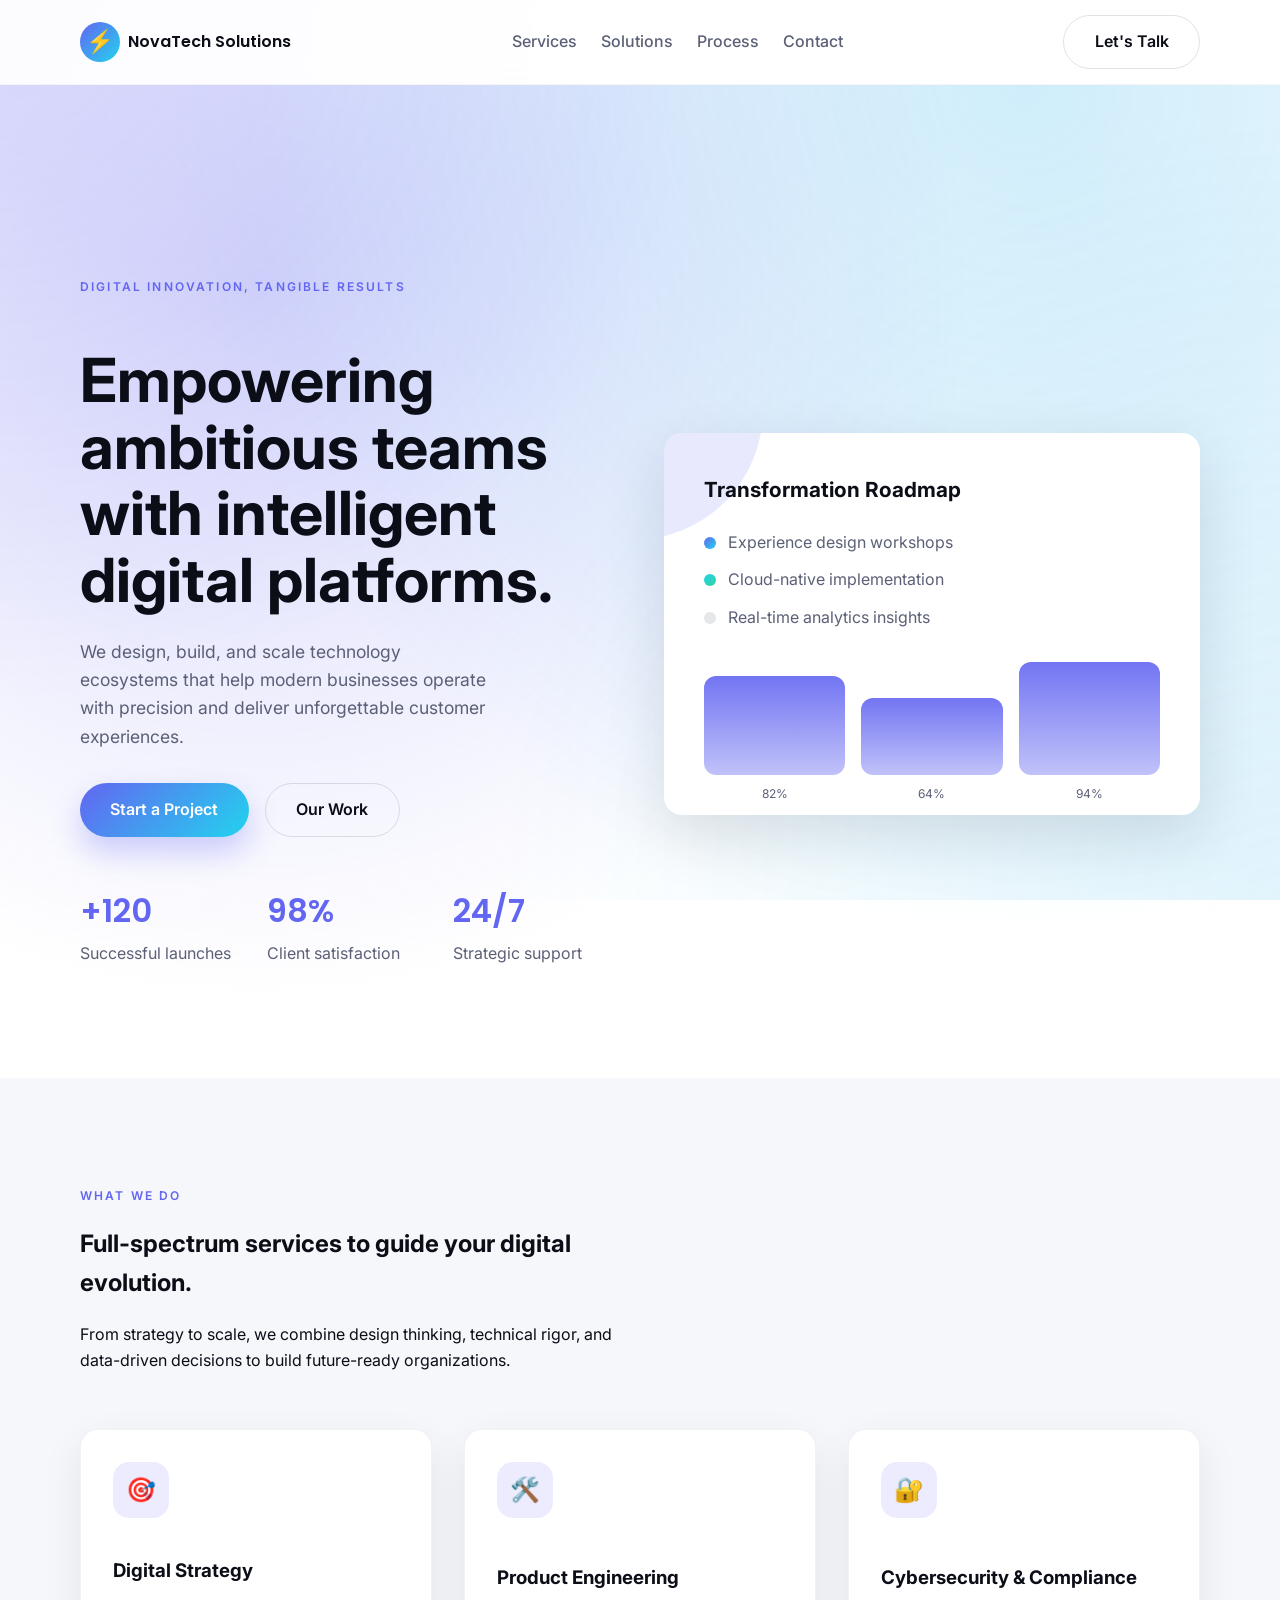
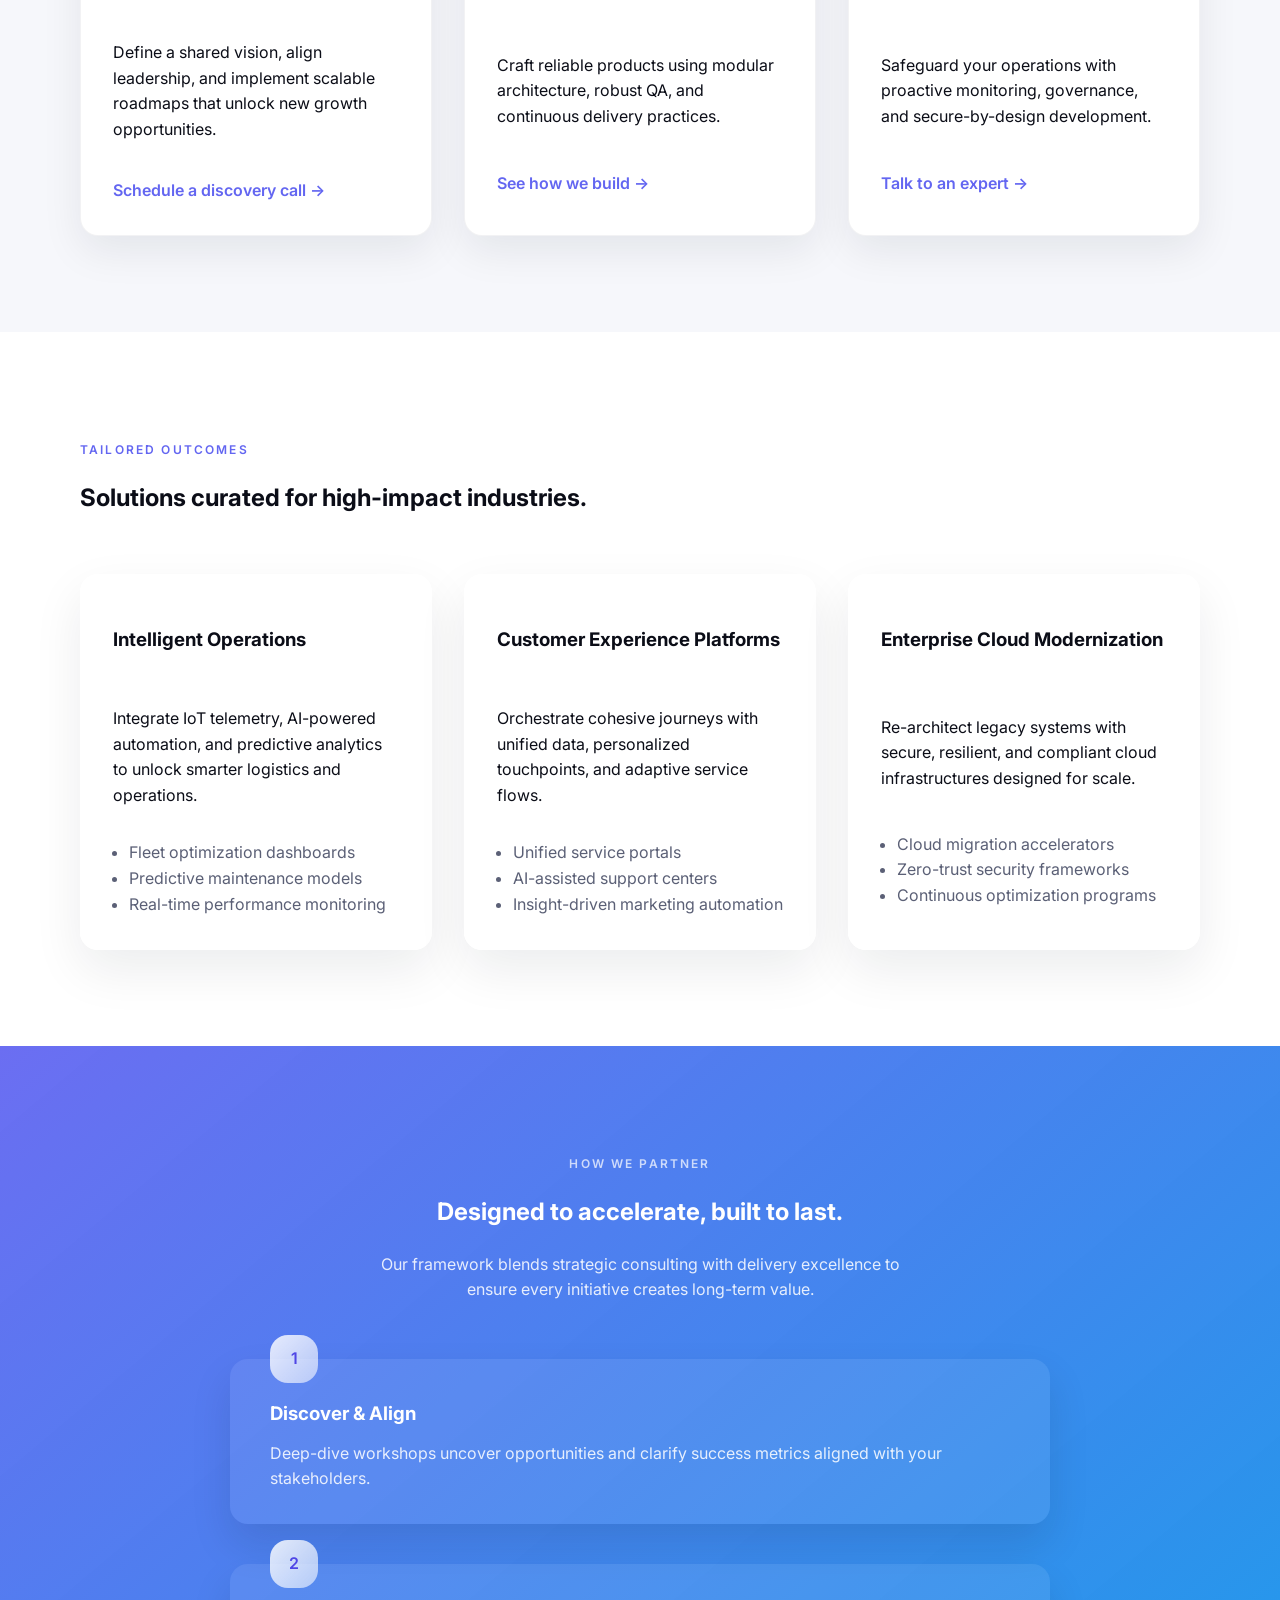
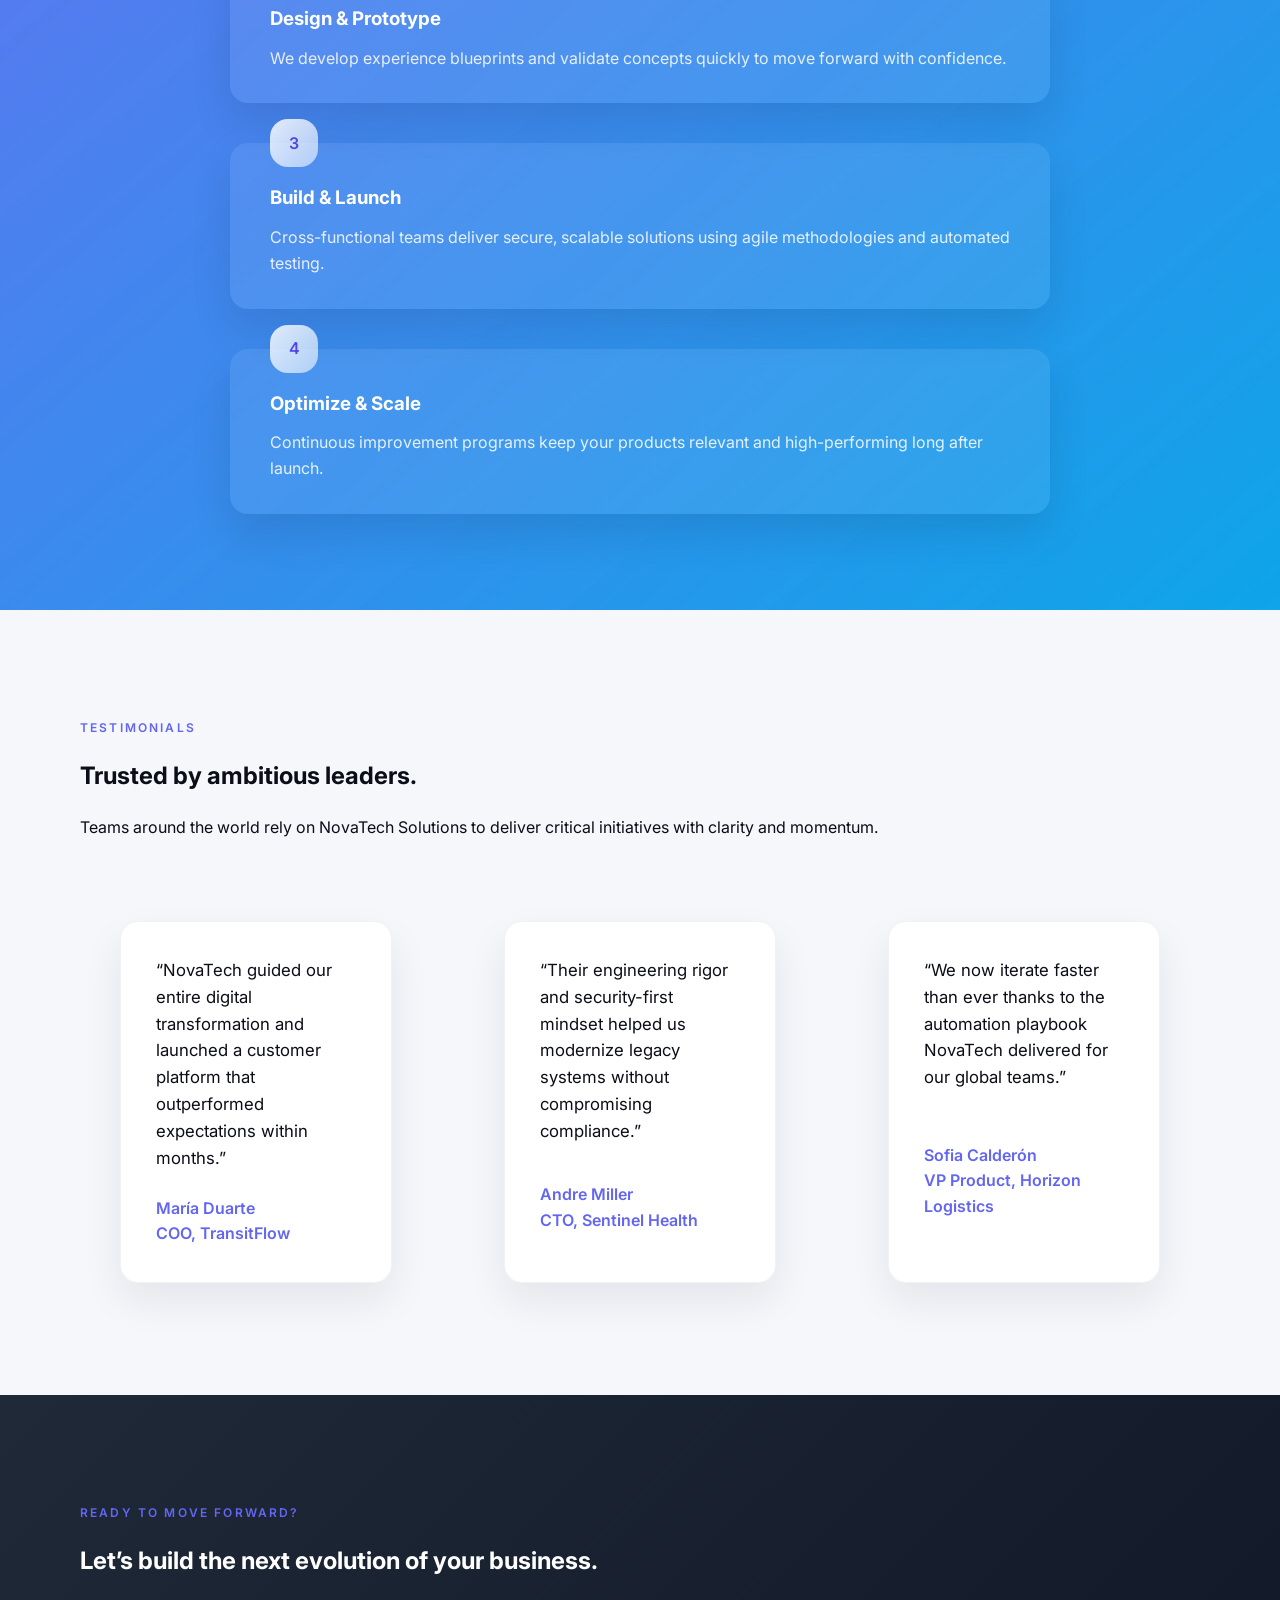
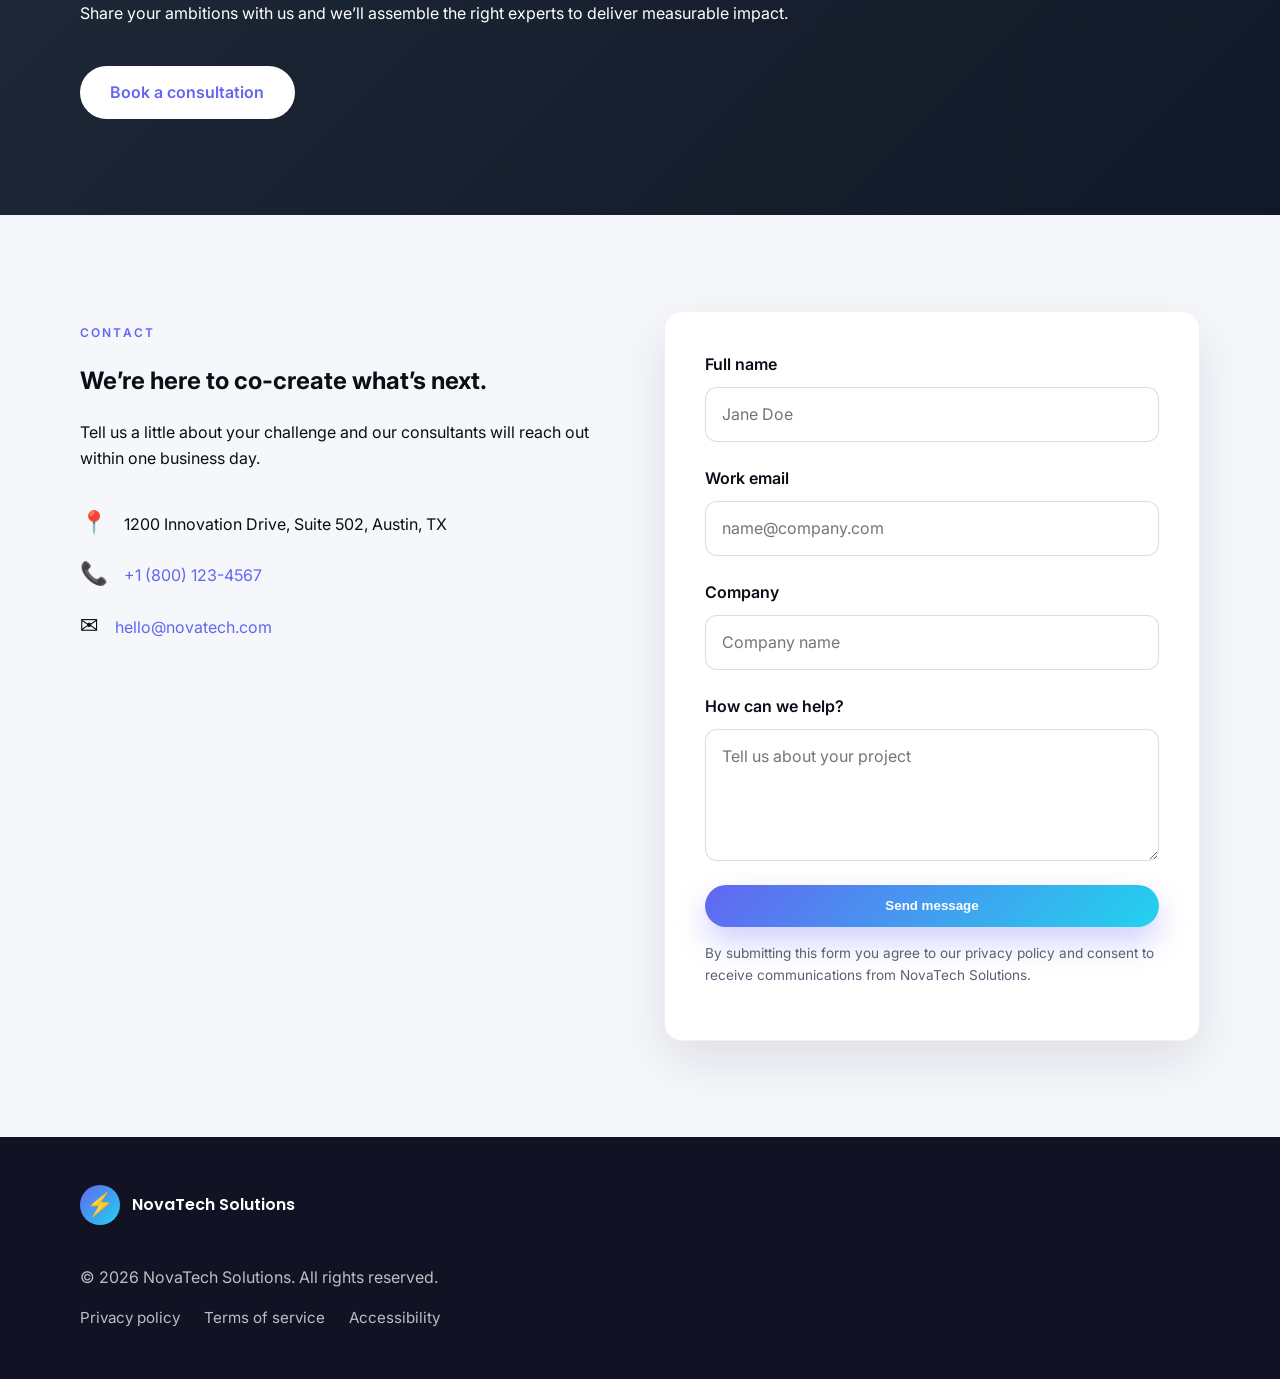
==== index.html @ fe60bbe4 "Create modern single-page site" ====
<!DOCTYPE html>
<html lang="en">
  <head>
    <meta charset="UTF-8" />
    <meta http-equiv="X-UA-Compatible" content="IE=edge" />
    <meta name="viewport" content="width=device-width, initial-scale=1.0" />
    <meta
      name="description"
      content="NovaTech Solutions crafts digital strategies, products, and cloud platforms that empower modern organizations to operate with confidence."
    />
    <title>NovaTech Solutions</title>
    <link rel="preconnect" href="https://fonts.googleapis.com" />
    <link rel="preconnect" href="https://fonts.gstatic.com" crossorigin />
    <link
      href="https://fonts.googleapis.com/css2?family=Inter:wght@400;500;600;700&family=Poppins:wght@500;600;700&display=swap"
      rel="stylesheet"
    />
    <link rel="stylesheet" href="styles.css" />
  </head>
  <body>
    <header class="header">
      <div class="container header__inner">
        <a href="#" class="brand" aria-label="NovaTech Solutions home">
          <span class="brand__icon">⚡</span>
          <span class="brand__name">NovaTech Solutions</span>
        </a>
        <button class="nav-toggle" aria-expanded="false" aria-controls="nav-menu">
          <span class="nav-toggle__bar"></span>
          <span class="sr-only">Toggle navigation</span>
        </button>
        <nav id="nav-menu" class="nav" aria-label="Primary navigation">
          <a class="nav__link" href="#services">Services</a>
          <a class="nav__link" href="#solutions">Solutions</a>
          <a class="nav__link" href="#process">Process</a>
          <a class="nav__link" href="#contact">Contact</a>
        </nav>
        <a class="btn btn--ghost" href="#contact">Let's Talk</a>
      </div>
    </header>

    <main>
      <section class="hero">
        <div class="container hero__inner">
          <div class="hero__content">
            <p class="eyebrow">Digital innovation, tangible results</p>
            <h1>Empowering ambitious teams with intelligent digital platforms.</h1>
            <p class="lead">
              We design, build, and scale technology ecosystems that help modern
              businesses operate with precision and deliver unforgettable customer
              experiences.
            </p>
            <div class="hero__actions">
              <a class="btn" href="#contact">Start a Project</a>
              <a class="btn btn--ghost" href="#solutions">Our Work</a>
            </div>
            <dl class="metrics">
              <div class="metrics__item">
                <dt>+120</dt>
                <dd>Successful launches</dd>
              </div>
              <div class="metrics__item">
                <dt>98%</dt>
                <dd>Client satisfaction</dd>
              </div>
              <div class="metrics__item">
                <dt>24/7</dt>
                <dd>Strategic support</dd>
              </div>
            </dl>
          </div>
          <div class="hero__visual">
            <div class="hero__card">
              <h2>Transformation Roadmap</h2>
              <ul>
                <li>
                  <span class="dot dot--primary"></span>
                  <span>Experience design workshops</span>
                </li>
                <li>
                  <span class="dot dot--secondary"></span>
                  <span>Cloud-native implementation</span>
                </li>
                <li>
                  <span class="dot"></span>
                  <span>Real-time analytics insights</span>
                </li>
              </ul>
              <div class="hero__chart">
                <div class="hero__chart-bar" style="--value: 82%" data-label="82%"></div>
                <div class="hero__chart-bar" style="--value: 64%" data-label="64%"></div>
                <div class="hero__chart-bar" style="--value: 94%" data-label="94%"></div>
              </div>
            </div>
          </div>
        </div>
        <div class="hero__background" aria-hidden="true"></div>
      </section>

      <section id="services" class="section section--light">
        <div class="container">
          <div class="section__header reveal">
            <p class="eyebrow">What we do</p>
            <h2>Full-spectrum services to guide your digital evolution.</h2>
            <p>
              From strategy to scale, we combine design thinking, technical rigor,
              and data-driven decisions to build future-ready organizations.
            </p>
          </div>
          <div class="grid grid--services">
            <article class="card reveal">
              <div class="card__icon">🎯</div>
              <h3>Digital Strategy</h3>
              <p>
                Define a shared vision, align leadership, and implement scalable
                roadmaps that unlock new growth opportunities.
              </p>
              <a class="link" href="#contact">Schedule a discovery call →</a>
            </article>
            <article class="card reveal">
              <div class="card__icon">🛠️</div>
              <h3>Product Engineering</h3>
              <p>
                Craft reliable products using modular architecture, robust QA,
                and continuous delivery practices.
              </p>
              <a class="link" href="#contact">See how we build →</a>
            </article>
            <article class="card reveal">
              <div class="card__icon">🔐</div>
              <h3>Cybersecurity & Compliance</h3>
              <p>
                Safeguard your operations with proactive monitoring, governance,
                and secure-by-design development.
              </p>
              <a class="link" href="#contact">Talk to an expert →</a>
            </article>
          </div>
        </div>
      </section>

      <section id="solutions" class="section">
        <div class="container">
          <div class="section__header reveal">
            <p class="eyebrow">Tailored outcomes</p>
            <h2>Solutions curated for high-impact industries.</h2>
          </div>
          <div class="grid grid--solutions">
            <article class="solution reveal">
              <h3>Intelligent Operations</h3>
              <p>
                Integrate IoT telemetry, AI-powered automation, and predictive
                analytics to unlock smarter logistics and operations.
              </p>
              <ul>
                <li>Fleet optimization dashboards</li>
                <li>Predictive maintenance models</li>
                <li>Real-time performance monitoring</li>
              </ul>
            </article>
            <article class="solution reveal">
              <h3>Customer Experience Platforms</h3>
              <p>
                Orchestrate cohesive journeys with unified data, personalized
                touchpoints, and adaptive service flows.
              </p>
              <ul>
                <li>Unified service portals</li>
                <li>AI-assisted support centers</li>
                <li>Insight-driven marketing automation</li>
              </ul>
            </article>
            <article class="solution reveal">
              <h3>Enterprise Cloud Modernization</h3>
              <p>
                Re-architect legacy systems with secure, resilient, and compliant
                cloud infrastructures designed for scale.
              </p>
              <ul>
                <li>Cloud migration accelerators</li>
                <li>Zero-trust security frameworks</li>
                <li>Continuous optimization programs</li>
              </ul>
            </article>
          </div>
        </div>
      </section>

      <section id="process" class="section section--accent">
        <div class="container">
          <div class="section__header section__header--center reveal">
            <p class="eyebrow">How we partner</p>
            <h2>Designed to accelerate, built to last.</h2>
            <p>
              Our framework blends strategic consulting with delivery excellence to
              ensure every initiative creates long-term value.
            </p>
          </div>
          <ol class="process reveal">
            <li>
              <h3>Discover & Align</h3>
              <p>
                Deep-dive workshops uncover opportunities and clarify success
                metrics aligned with your stakeholders.
              </p>
            </li>
            <li>
              <h3>Design & Prototype</h3>
              <p>
                We develop experience blueprints and validate concepts quickly to
                move forward with confidence.
              </p>
            </li>
            <li>
              <h3>Build & Launch</h3>
              <p>
                Cross-functional teams deliver secure, scalable solutions using
                agile methodologies and automated testing.
              </p>
            </li>
            <li>
              <h3>Optimize & Scale</h3>
              <p>
                Continuous improvement programs keep your products relevant and
                high-performing long after launch.
              </p>
            </li>
          </ol>
        </div>
      </section>

      <section class="section section--light">
        <div class="container testimonials">
          <div class="testimonials__intro reveal">
            <p class="eyebrow">Testimonials</p>
            <h2>Trusted by ambitious leaders.</h2>
            <p>
              Teams around the world rely on NovaTech Solutions to deliver
              critical initiatives with clarity and momentum.
            </p>
          </div>
          <div class="testimonials__grid">
            <figure class="testimonial reveal">
              <blockquote>
                “NovaTech guided our entire digital transformation and launched a
                customer platform that outperformed expectations within months.”
              </blockquote>
              <figcaption>
                <span>María Duarte</span>
                <span>COO, TransitFlow</span>
              </figcaption>
            </figure>
            <figure class="testimonial reveal">
              <blockquote>
                “Their engineering rigor and security-first mindset helped us
                modernize legacy systems without compromising compliance.”
              </blockquote>
              <figcaption>
                <span>Andre Miller</span>
                <span>CTO, Sentinel Health</span>
              </figcaption>
            </figure>
            <figure class="testimonial reveal">
              <blockquote>
                “We now iterate faster than ever thanks to the automation playbook
                NovaTech delivered for our global teams.”
              </blockquote>
              <figcaption>
                <span>Sofia Calderón</span>
                <span>VP Product, Horizon Logistics</span>
              </figcaption>
            </figure>
          </div>
        </div>
      </section>

      <section class="section cta">
        <div class="container cta__inner reveal">
          <div>
            <p class="eyebrow">Ready to move forward?</p>
            <h2>Let’s build the next evolution of your business.</h2>
            <p>
              Share your ambitions with us and we’ll assemble the right experts to
              deliver measurable impact.
            </p>
          </div>
          <a class="btn btn--light" href="#contact">Book a consultation</a>
        </div>
      </section>

      <section id="contact" class="section section--light contact">
        <div class="container contact__inner">
          <div class="contact__info reveal">
            <p class="eyebrow">Contact</p>
            <h2>We’re here to co-create what’s next.</h2>
            <p>
              Tell us a little about your challenge and our consultants will reach
              out within one business day.
            </p>
            <ul class="contact__details">
              <li>
                <span class="contact__icon">📍</span>
                <span>1200 Innovation Drive, Suite 502, Austin, TX</span>
              </li>
              <li>
                <span class="contact__icon">📞</span>
                <a href="tel:+18001234567">+1 (800) 123-4567</a>
              </li>
              <li>
                <span class="contact__icon">✉️</span>
                <a href="mailto:hello@novatech.com">hello@novatech.com</a>
              </li>
            </ul>
          </div>
          <form class="contact__form reveal" action="#" method="post">
            <div class="field">
              <label for="name">Full name</label>
              <input id="name" name="name" type="text" required placeholder="Jane Doe" />
            </div>
            <div class="field">
              <label for="email">Work email</label>
              <input id="email" name="email" type="email" required placeholder="name@company.com" />
            </div>
            <div class="field">
              <label for="company">Company</label>
              <input id="company" name="company" type="text" placeholder="Company name" />
            </div>
            <div class="field">
              <label for="message">How can we help?</label>
              <textarea id="message" name="message" rows="4" required placeholder="Tell us about your project"></textarea>
            </div>
            <button class="btn" type="submit">Send message</button>
            <p class="form__note">
              By submitting this form you agree to our privacy policy and consent
              to receive communications from NovaTech Solutions.
            </p>
          </form>
        </div>
      </section>
    </main>

    <footer class="footer">
      <div class="container footer__inner">
        <div class="footer__brand">
          <span class="brand__icon">⚡</span>
          <span class="brand__name">NovaTech Solutions</span>
        </div>
        <div class="footer__meta">
          <p>© <span id="year"></span> NovaTech Solutions. All rights reserved.</p>
          <div class="footer__links">
            <a href="#">Privacy policy</a>
            <a href="#">Terms of service</a>
            <a href="#">Accessibility</a>
          </div>
        </div>
      </div>
    </footer>

    <script src="script.js"></script>
  </body>
</html>
---- styles.css ----
:root {
  --bg: #0b0d17;
  --bg-alt: #111325;
  --bg-light: #f6f7fb;
  --accent: #6366f1;
  --accent-strong: #4f46e5;
  --accent-soft: rgba(99, 102, 241, 0.14);
  --text-primary: #0b0d17;
  --text-muted: #5b6076;
  --border: rgba(12, 18, 38, 0.08);
  --white: #ffffff;
  --shadow: 0 22px 60px rgba(15, 23, 42, 0.12);
  --radius: 18px;
  --radius-sm: 12px;
  --radius-pill: 999px;
  --header-height: 84px;
  font-family: 'Inter', system-ui, -apple-system, BlinkMacSystemFont, 'Segoe UI', sans-serif;
}

* {
  box-sizing: border-box;
}

html {
  scroll-behavior: smooth;
}

body {
  margin: 0;
  color: var(--text-primary);
  background-color: var(--white);
  font-size: 1rem;
  line-height: 1.6;
}

body::before {
  content: '';
  position: fixed;
  inset: 0;
  pointer-events: none;
  background: radial-gradient(circle at top left, rgba(99, 102, 241, 0.15), transparent 45%),
    radial-gradient(circle at bottom right, rgba(14, 165, 233, 0.12), transparent 50%);
  z-index: -1;
}

a {
  color: inherit;
  text-decoration: none;
}

a:hover,
a:focus {
  color: var(--accent);
}

img {
  max-width: 100%;
  display: block;
}

.container {
  width: min(1120px, 100% - 3rem);
  margin: 0 auto;
}

.header {
  position: sticky;
  top: 0;
  backdrop-filter: blur(16px);
  background-color: rgba(255, 255, 255, 0.86);
  border-bottom: 1px solid rgba(12, 18, 38, 0.04);
  z-index: 1000;
}

.header__inner {
  display: flex;
  align-items: center;
  justify-content: space-between;
  min-height: var(--header-height);
  gap: 1.5rem;
}

.brand {
  display: inline-flex;
  align-items: center;
  gap: 0.5rem;
  font-family: 'Poppins', sans-serif;
  font-weight: 600;
  color: var(--text-primary);
}

.brand__icon {
  display: grid;
  place-items: center;
  width: 40px;
  height: 40px;
  border-radius: var(--radius-pill);
  background: linear-gradient(135deg, var(--accent), #22d3ee);
  color: var(--white);
  font-size: 1.4rem;
}

.nav {
  display: flex;
  align-items: center;
  gap: 1.5rem;
}

.nav__link {
  font-weight: 500;
  color: var(--text-muted);
  transition: color 0.2s ease;
}

.nav__link:hover,
.nav__link:focus {
  color: var(--accent);
}

.nav-toggle {
  display: none;
  background: none;
  border: 0;
  padding: 0;
  cursor: pointer;
}

.nav-toggle__bar,
.nav-toggle__bar::before,
.nav-toggle__bar::after {
  display: block;
  width: 24px;
  height: 2px;
  background-color: var(--text-primary);
  position: relative;
  transition: transform 0.3s ease, opacity 0.3s ease;
  border-radius: 999px;
}

.nav-toggle__bar::before,
.nav-toggle__bar::after {
  content: '';
  position: absolute;
  left: 0;
}

.nav-toggle__bar::before {
  top: -7px;
}

.nav-toggle__bar::after {
  top: 7px;
}

.nav-toggle[aria-expanded='true'] .nav-toggle__bar {
  background-color: transparent;
}

.nav-toggle[aria-expanded='true'] .nav-toggle__bar::before {
  transform: translateY(7px) rotate(45deg);
}

.nav-toggle[aria-expanded='true'] .nav-toggle__bar::after {
  transform: translateY(-7px) rotate(-45deg);
}

.btn {
  display: inline-flex;
  align-items: center;
  justify-content: center;
  padding: 0.85rem 1.9rem;
  border-radius: var(--radius-pill);
  border: 0;
  cursor: pointer;
  background: linear-gradient(135deg, var(--accent), #22d3ee);
  color: var(--white);
  font-weight: 600;
  transition: transform 0.2s ease, box-shadow 0.2s ease;
  box-shadow: 0 15px 30px rgba(99, 102, 241, 0.3);
}

.btn:hover,
.btn:focus {
  transform: translateY(-2px);
  box-shadow: 0 20px 40px rgba(99, 102, 241, 0.34);
}

.btn--ghost {
  background: transparent;
  color: var(--text-primary);
  box-shadow: none;
  border: 1px solid rgba(12, 18, 38, 0.12);
}

.btn--ghost:hover,
.btn--ghost:focus {
  background: rgba(12, 18, 38, 0.04);
  transform: translateY(-2px);
}

.btn--light {
  background: var(--white);
  color: var(--accent);
  box-shadow: none;
}

.btn--light:hover,
.btn--light:focus {
  background: rgba(255, 255, 255, 0.92);
}

.eyebrow {
  text-transform: uppercase;
  letter-spacing: 0.18em;
  font-size: 0.75rem;
  font-weight: 600;
  color: var(--accent);
  margin-bottom: 0.75rem;
}

.lead {
  font-size: 1.1rem;
  color: var(--text-muted);
  max-width: 38ch;
}

.section {
  padding: 6rem 0;
  position: relative;
}

.section--light {
  background-color: var(--bg-light);
}

.section--accent {
  background: linear-gradient(140deg, rgba(99, 102, 241, 0.95), #0ea5e9);
  color: var(--white);
}

.section--accent .eyebrow {
  color: rgba(255, 255, 255, 0.72);
}

.section--accent p {
  color: rgba(255, 255, 255, 0.86);
}

.section__header {
  max-width: 560px;
  margin-bottom: 3.5rem;
}

.section__header--center {
  text-align: center;
  margin-inline: auto;
}

.hero {
  position: relative;
  padding: calc(6rem + var(--header-height)) 0 6rem;
  overflow: hidden;
}

.hero__background {
  position: absolute;
  inset: 0;
  background: radial-gradient(circle at 20% 20%, rgba(99, 102, 241, 0.25), transparent 55%),
    radial-gradient(circle at 80% 0%, rgba(14, 165, 233, 0.2), transparent 60%),
    var(--white);
  z-index: -2;
}

.hero__inner {
  display: grid;
  gap: 3rem;
  align-items: center;
  grid-template-columns: repeat(auto-fit, minmax(280px, 1fr));
}

.hero h1 {
  font-size: clamp(2.5rem, 4vw + 1rem, 3.8rem);
  line-height: 1.1;
  margin-bottom: 1.5rem;
}

.hero__actions {
  display: flex;
  flex-wrap: wrap;
  gap: 1rem;
  margin: 2rem 0;
}

.metrics {
  display: grid;
  grid-template-columns: repeat(3, minmax(100px, 1fr));
  gap: 1.5rem;
  margin-top: 3rem;
}

.metrics__item dt {
  font-family: 'Poppins', sans-serif;
  font-size: 2rem;
  font-weight: 600;
  color: var(--accent);
}

.metrics__item dd {
  margin: 0.25rem 0 0;
  color: var(--text-muted);
}

.hero__card {
  background: var(--white);
  border-radius: var(--radius);
  padding: 2.5rem;
  box-shadow: var(--shadow);
  position: relative;
  overflow: hidden;
  display: grid;
  gap: 1.5rem;
  isolation: isolate;
}

.hero__card::before {
  content: '';
  position: absolute;
  inset: -40% auto auto -30%;
  width: 260px;
  height: 260px;
  border-radius: 50%;
  background: var(--accent-soft);
  filter: blur(0px);
  z-index: -1;
}

.hero__card h2 {
  margin: 0;
  font-size: 1.3rem;
}

.hero__card ul {
  list-style: none;
  margin: 0;
  padding: 0;
  display: grid;
  gap: 0.75rem;
}

.hero__card li {
  display: flex;
  align-items: center;
  gap: 0.75rem;
  color: var(--text-muted);
}

.dot {
  width: 12px;
  height: 12px;
  border-radius: 50%;
  background-color: rgba(12, 18, 38, 0.1);
  position: relative;
}

.dot--primary {
  background: linear-gradient(135deg, var(--accent), #22d3ee);
}

.dot--secondary {
  background: linear-gradient(135deg, #22d3ee, #34d399);
}

.hero__chart {
  display: grid;
  grid-template-columns: repeat(3, 1fr);
  gap: 1rem;
  align-items: end;
  height: 120px;
}

.hero__chart-bar {
  border-radius: var(--radius-sm);
  background: linear-gradient(180deg, rgba(99, 102, 241, 0.9), rgba(99, 102, 241, 0.4));
  height: var(--value);
  position: relative;
}

.hero__chart-bar::after {
  content: attr(data-label);
  position: absolute;
  inset: auto 0 -1.8rem 0;
  margin: 0 auto;
  text-align: center;
  font-size: 0.75rem;
  color: var(--text-muted);
}

.grid {
  display: grid;
  gap: 2rem;
}

.grid--services {
  grid-template-columns: repeat(auto-fit, minmax(240px, 1fr));
}

.grid--solutions {
  grid-template-columns: repeat(auto-fit, minmax(260px, 1fr));
}

.card {
  background: var(--white);
  border-radius: var(--radius);
  padding: 2rem;
  box-shadow: 0 15px 40px rgba(15, 23, 42, 0.08);
  display: grid;
  gap: 1.2rem;
  border: 1px solid rgba(12, 18, 38, 0.05);
  transition: transform 0.25s ease, box-shadow 0.25s ease;
}

.card:hover,
.card:focus-within {
  transform: translateY(-4px);
  box-shadow: var(--shadow);
}

.card__icon {
  width: 56px;
  height: 56px;
  border-radius: 16px;
  background: rgba(99, 102, 241, 0.12);
  display: grid;
  place-items: center;
  font-size: 1.5rem;
}

.link {
  font-weight: 600;
  color: var(--accent);
}

.solution {
  background: rgba(255, 255, 255, 0.85);
  backdrop-filter: blur(8px);
  border-radius: var(--radius);
  padding: 2rem;
  border: 1px solid rgba(255, 255, 255, 0.5);
  box-shadow: 0 20px 50px rgba(15, 23, 42, 0.08);
  display: grid;
  gap: 1rem;
}

.solution ul {
  margin: 0;
  padding-left: 1rem;
  color: var(--text-muted);
}

.process {
  list-style: none;
  margin: 0;
  padding: 0;
  display: grid;
  gap: 2.5rem;
  counter-reset: steps;
  max-width: 820px;
  margin-inline: auto;
}

.process li {
  background: rgba(255, 255, 255, 0.08);
  border-radius: var(--radius);
  padding: 2rem 2.5rem;
  position: relative;
  box-shadow: 0 20px 40px rgba(15, 23, 42, 0.12);
}

.process li::before {
  counter-increment: steps;
  content: counter(steps);
  position: absolute;
  top: -1.5rem;
  left: 2.5rem;
  width: 48px;
  height: 48px;
  border-radius: 18px;
  display: grid;
  place-items: center;
  background: linear-gradient(135deg, rgba(255, 255, 255, 0.85), rgba(255, 255, 255, 0.55));
  color: var(--accent-strong);
  font-weight: 600;
}

.process h3 {
  margin-top: 0.5rem;
  margin-bottom: 0.75rem;
}

.process p {
  margin: 0;
}

.testimonials {
  display: grid;
  gap: 3rem;
  align-items: start;
}

.testimonials__grid {
  display: grid;
  grid-template-columns: repeat(auto-fit, minmax(240px, 1fr));
  gap: 2rem;
}

.testimonial {
  background: var(--white);
  border-radius: var(--radius);
  padding: 2.2rem;
  box-shadow: 0 18px 40px rgba(15, 23, 42, 0.08);
  border: 1px solid rgba(12, 18, 38, 0.05);
  display: grid;
  gap: 1.5rem;
}

.testimonial blockquote {
  margin: 0;
  font-size: 1.05rem;
  color: var(--text-primary);
}

.testimonial figcaption {
  display: flex;
  flex-direction: column;
  font-weight: 600;
  color: var(--accent);
}

.cta {
  background: linear-gradient(135deg, #1f2937, #111827);
  color: var(--white);
}

.cta__inner {
  display: flex;
  flex-direction: column;
  gap: 1.5rem;
  align-items: flex-start;
}

.contact__inner {
  display: grid;
  gap: 3rem;
  grid-template-columns: repeat(auto-fit, minmax(260px, 1fr));
  align-items: start;
}

.contact__details {
  list-style: none;
  margin: 2rem 0 0;
  padding: 0;
  display: grid;
  gap: 1rem;
}

.contact__details a {
  color: var(--accent);
}

.contact__icon {
  font-size: 1.4rem;
  display: inline-flex;
  margin-right: 0.75rem;
}

.contact__form {
  background: var(--white);
  border-radius: var(--radius);
  padding: 2.5rem;
  box-shadow: 0 20px 50px rgba(15, 23, 42, 0.1);
  border: 1px solid rgba(12, 18, 38, 0.05);
  display: grid;
  gap: 1.5rem;
}

.field {
  display: grid;
  gap: 0.6rem;
}

label {
  font-weight: 600;
  color: var(--text-primary);
}

input,
textarea {
  width: 100%;
  padding: 0.85rem 1rem;
  border-radius: var(--radius-sm);
  border: 1px solid rgba(12, 18, 38, 0.14);
  font: inherit;
  transition: border-color 0.2s ease, box-shadow 0.2s ease;
}

input:focus,
textarea:focus {
  outline: none;
  border-color: rgba(99, 102, 241, 0.6);
  box-shadow: 0 0 0 4px rgba(99, 102, 241, 0.18);
}

textarea {
  resize: vertical;
}

.form__note {
  font-size: 0.85rem;
  color: var(--text-muted);
  margin-top: -0.5rem;
}

.footer {
  background: var(--bg-alt);
  color: rgba(255, 255, 255, 0.72);
  padding: 3rem 0;
}

.footer__inner {
  display: flex;
  flex-direction: column;
  gap: 1.5rem;
}

.footer__brand {
  display: inline-flex;
  align-items: center;
  gap: 0.75rem;
  font-family: 'Poppins', sans-serif;
  font-weight: 600;
  color: var(--white);
}

.footer__links {
  display: flex;
  gap: 1.5rem;
  flex-wrap: wrap;
}

.footer__links a {
  color: rgba(255, 255, 255, 0.72);
  font-size: 0.95rem;
}

.footer__links a:hover,
.footer__links a:focus {
  color: var(--white);
}

.sr-only {
  position: absolute;
  width: 1px;
  height: 1px;
  padding: 0;
  margin: -1px;
  overflow: hidden;
  clip: rect(0, 0, 0, 0);
  white-space: nowrap;
  border: 0;
}

.reveal {
  opacity: 0;
  transform: translateY(35px);
  transition: opacity 0.6s ease, transform 0.6s ease;
}

.reveal.is-visible {
  opacity: 1;
  transform: translateY(0);
}

@media (max-width: 960px) {
  .header__inner {
    gap: 1rem;
  }

  .nav-toggle {
    display: inline-flex;
  }

  .nav {
    position: absolute;
    top: var(--header-height);
    right: 1.5rem;
    background: rgba(255, 255, 255, 0.95);
    border-radius: var(--radius);
    box-shadow: 0 22px 40px rgba(15, 23, 42, 0.12);
    padding: 1.25rem;
    flex-direction: column;
    gap: 1rem;
    min-width: 220px;
    opacity: 0;
    pointer-events: none;
    transform: translateY(-10px);
    transition: opacity 0.3s ease, transform 0.3s ease;
  }

  .nav.is-open {
    opacity: 1;
    pointer-events: auto;
    transform: translateY(0);
  }

  .hero {
    padding-top: calc(5rem + var(--header-height));
  }

  .hero__inner {
    text-align: center;
  }

  .hero__actions {
    justify-content: center;
  }

  .metrics {
    grid-template-columns: 1fr;
  }

  .hero__card {
    margin: 0 auto;
  }

  .cta__inner {
    text-align: center;
    align-items: center;
  }
}

@media (max-width: 640px) {
  .container {
    width: min(96%, 100%);
  }

  .header__inner {
    min-height: 72px;
  }

  .hero {
    padding-bottom: 4rem;
  }

  .section {
    padding: 4rem 0;
  }

  .hero__card {
    padding: 2rem;
  }

  .card,
  .solution,
  .testimonial,
  .contact__form {
    padding: 1.8rem;
  }
}
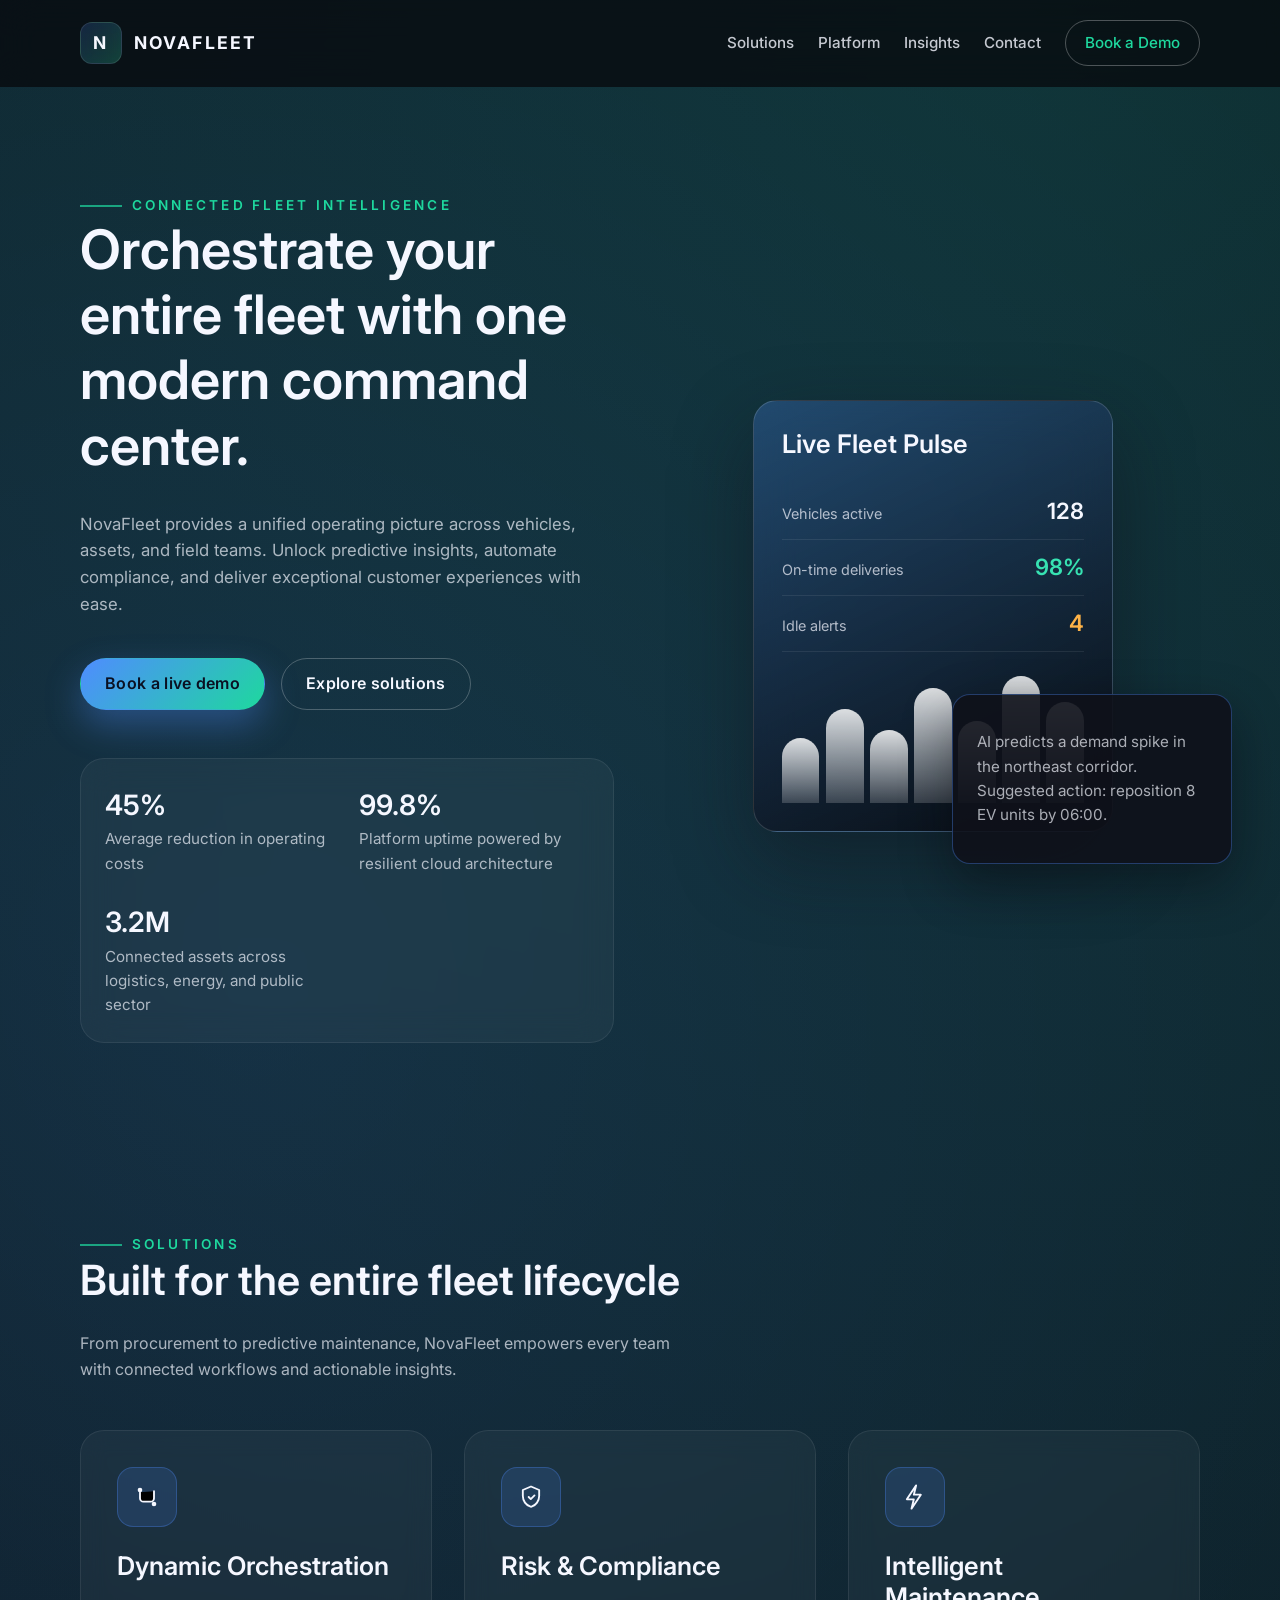
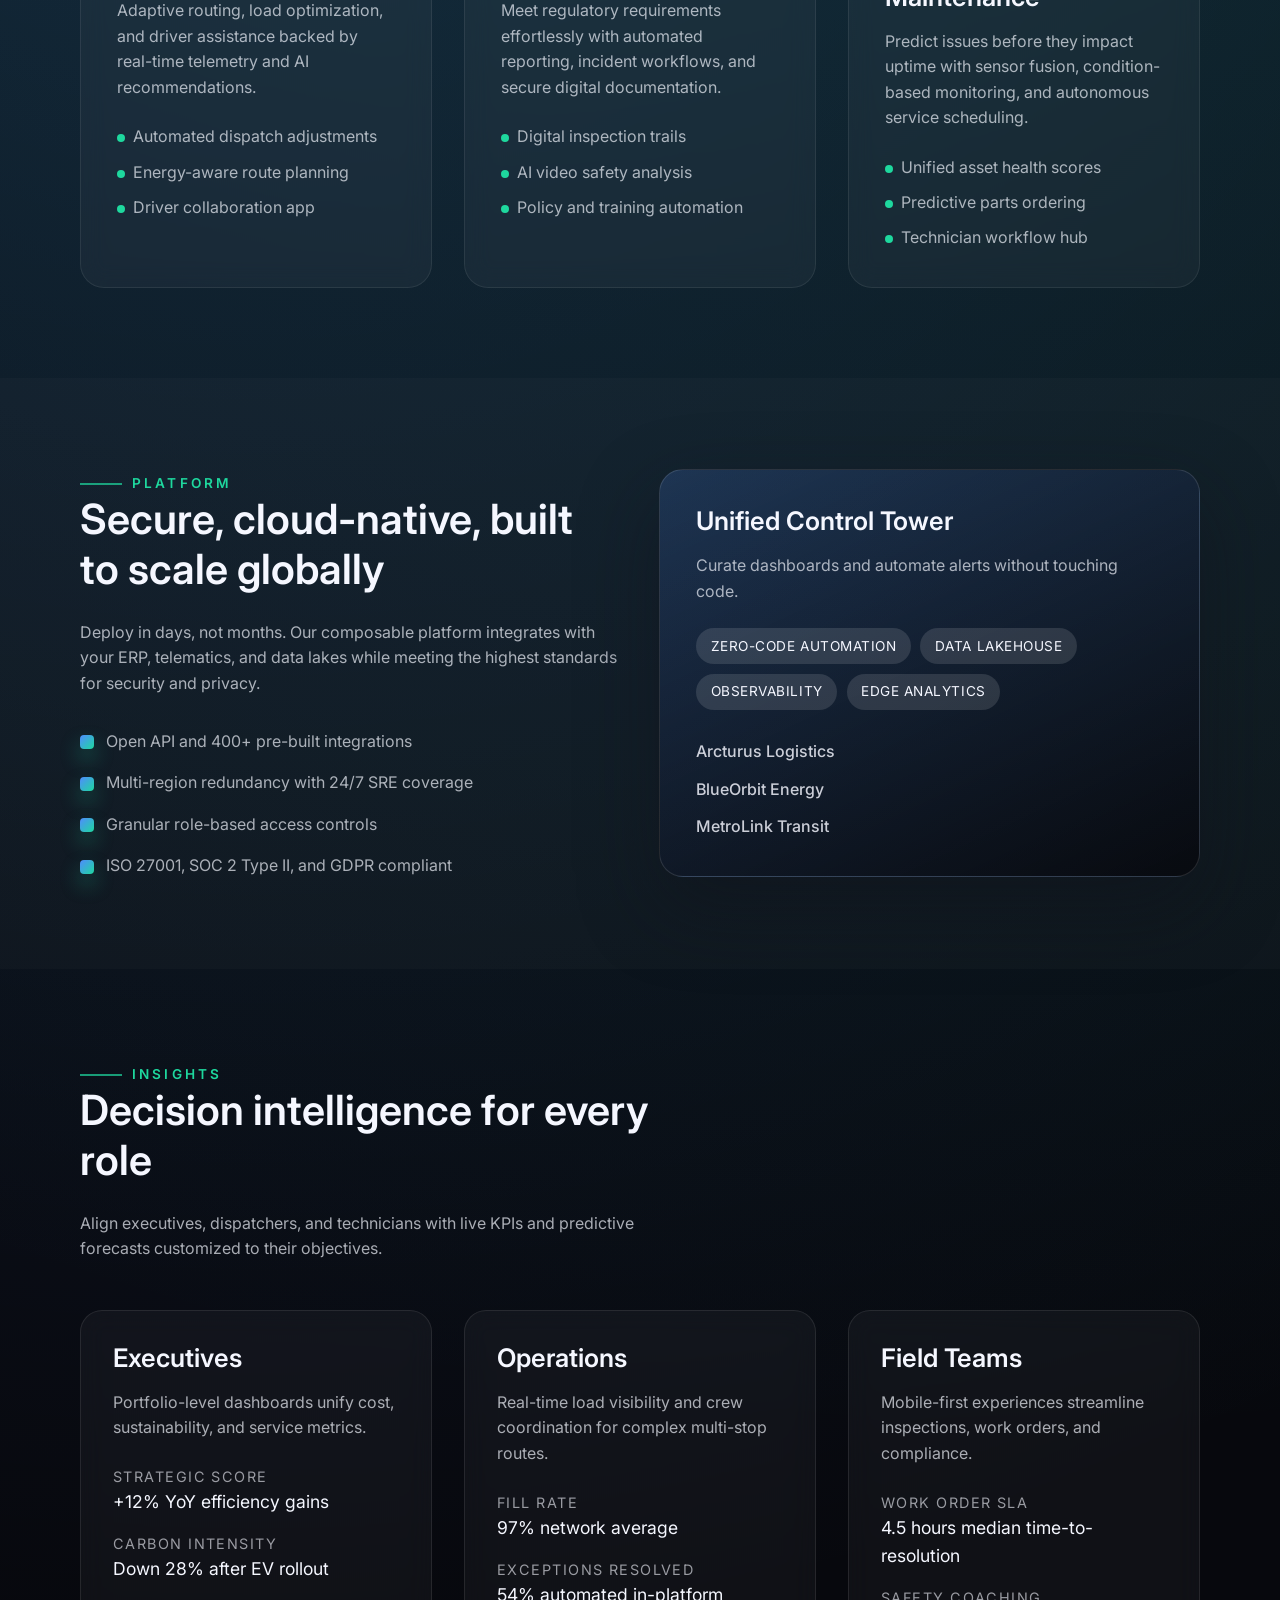
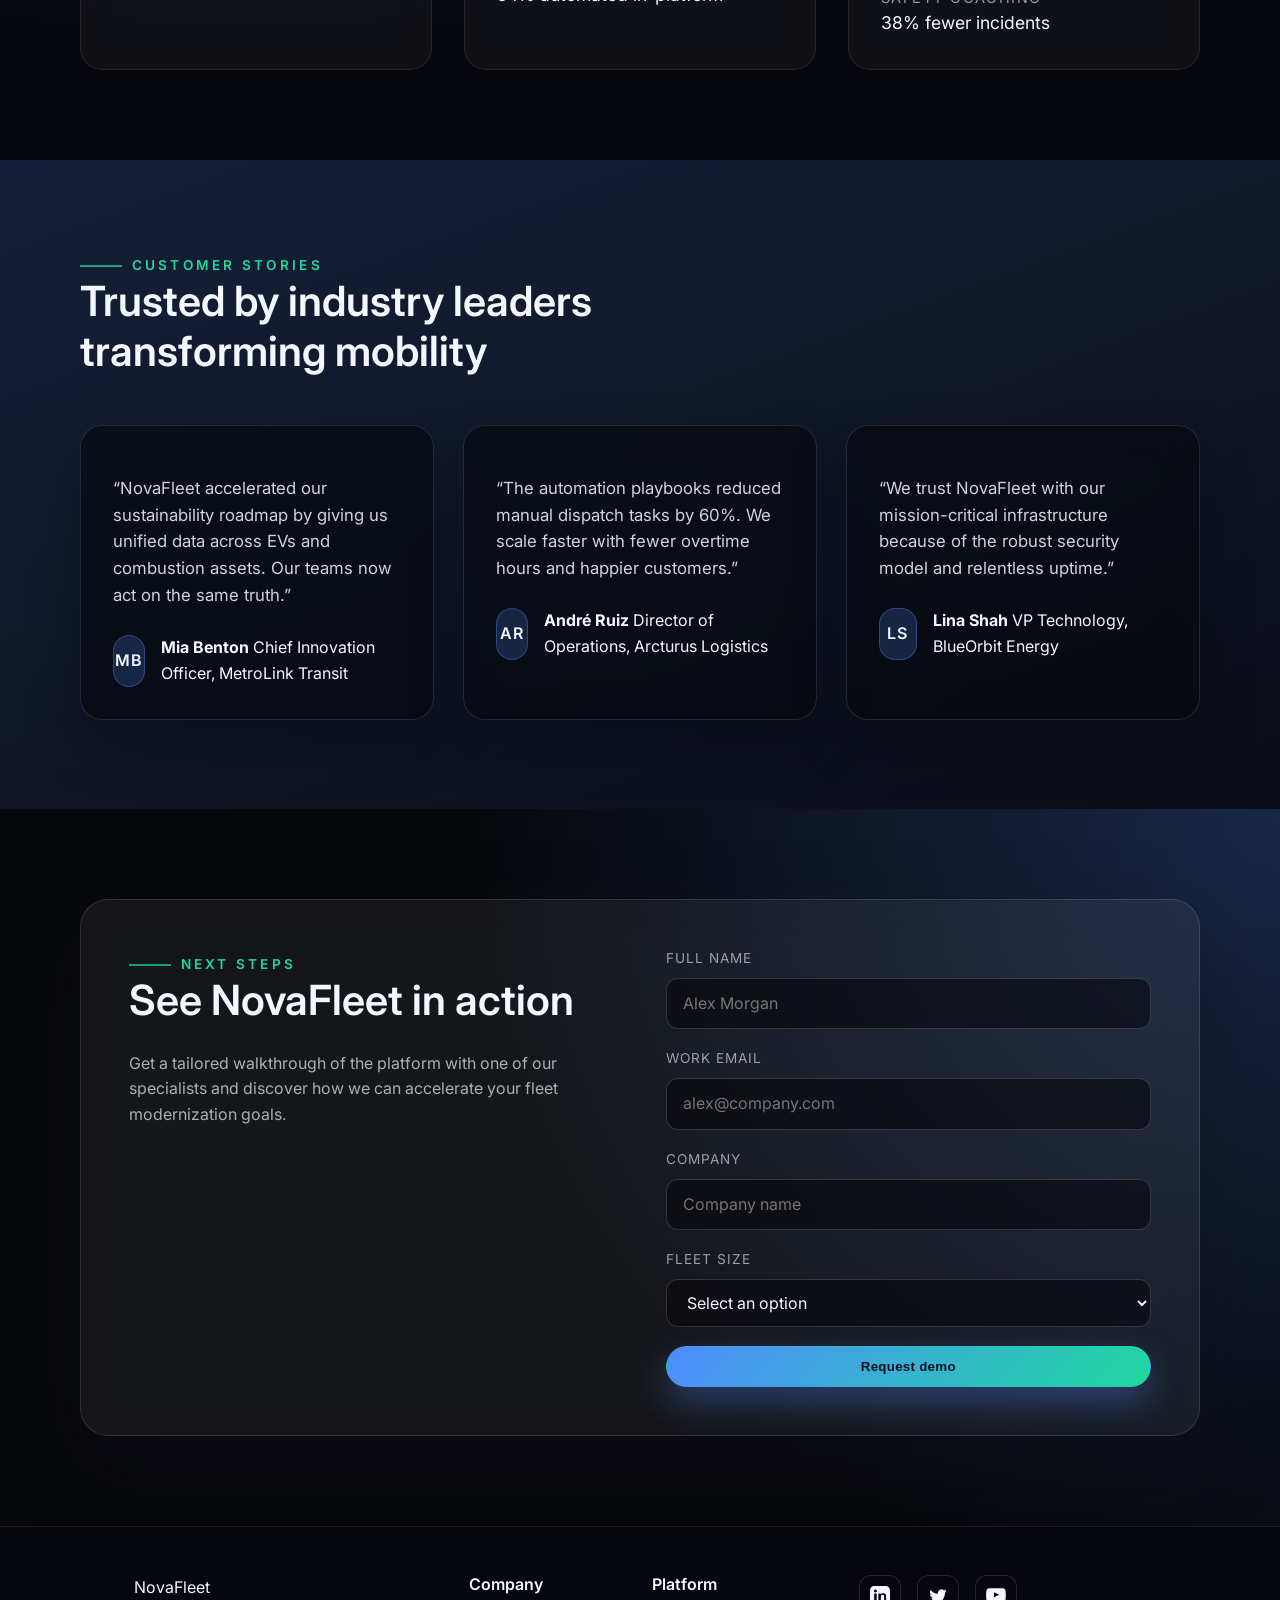
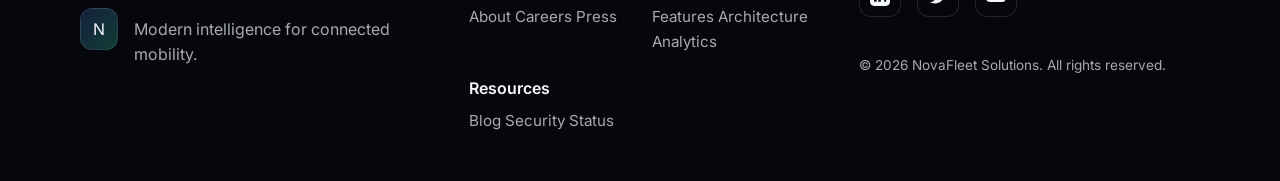
==== commit be60e63f: "Create modern NovaFleet landing site" ====
--- a/index.html
+++ b/index.html
@@ -2,358 +2,434 @@
 <html lang="en">
   <head>
     <meta charset="UTF-8" />
-    <meta http-equiv="X-UA-Compatible" content="IE=edge" />
     <meta name="viewport" content="width=device-width, initial-scale=1.0" />
     <meta
       name="description"
-      content="NovaTech Solutions crafts digital strategies, products, and cloud platforms that empower modern organizations to operate with confidence."
+      content="NovaFleet is a modern fleet intelligence platform that unifies operations, maintenance, and customer experiences with predictive insights."
     />
-    <title>NovaTech Solutions</title>
+    <title>NovaFleet Solutions</title>
     <link rel="preconnect" href="https://fonts.googleapis.com" />
     <link rel="preconnect" href="https://fonts.gstatic.com" crossorigin />
     <link
-      href="https://fonts.googleapis.com/css2?family=Inter:wght@400;500;600;700&family=Poppins:wght@500;600;700&display=swap"
+      href="https://fonts.googleapis.com/css2?family=Inter:wght@300;400;500;600;700&display=swap"
       rel="stylesheet"
     />
     <link rel="stylesheet" href="styles.css" />
   </head>
   <body>
-    <header class="header">
-      <div class="container header__inner">
-        <a href="#" class="brand" aria-label="NovaTech Solutions home">
-          <span class="brand__icon">⚡</span>
-          <span class="brand__name">NovaTech Solutions</span>
-        </a>
-        <button class="nav-toggle" aria-expanded="false" aria-controls="nav-menu">
-          <span class="nav-toggle__bar"></span>
+    <header class="site-header" id="top">
+      <div class="container">
+        <div class="branding">
+          <span class="logo-mark">N</span>
+          <span class="logo-text">NovaFleet</span>
+        </div>
+        <button class="menu-toggle" aria-expanded="false" aria-controls="primary-navigation">
           <span class="sr-only">Toggle navigation</span>
+          <span></span>
+          <span></span>
+          <span></span>
         </button>
-        <nav id="nav-menu" class="nav" aria-label="Primary navigation">
-          <a class="nav__link" href="#services">Services</a>
-          <a class="nav__link" href="#solutions">Solutions</a>
-          <a class="nav__link" href="#process">Process</a>
-          <a class="nav__link" href="#contact">Contact</a>
+        <nav class="site-nav" id="primary-navigation" aria-label="Main">
+          <a href="#solutions">Solutions</a>
+          <a href="#platform">Platform</a>
+          <a href="#insights">Insights</a>
+          <a href="#contact">Contact</a>
+          <a class="cta" href="#demo">Book a Demo</a>
         </nav>
-        <a class="btn btn--ghost" href="#contact">Let's Talk</a>
       </div>
     </header>
 
     <main>
-      <section class="hero">
-        <div class="container hero__inner">
-          <div class="hero__content">
-            <p class="eyebrow">Digital innovation, tangible results</p>
-            <h1>Empowering ambitious teams with intelligent digital platforms.</h1>
-            <p class="lead">
-              We design, build, and scale technology ecosystems that help modern
-              businesses operate with precision and deliver unforgettable customer
-              experiences.
+      <section class="hero" id="hero">
+        <div class="container">
+          <div class="hero-content">
+            <div class="eyebrow">Connected Fleet Intelligence</div>
+            <h1>Orchestrate your entire fleet with one modern command center.</h1>
+            <p>
+              NovaFleet provides a unified operating picture across vehicles, assets,
+              and field teams. Unlock predictive insights, automate compliance, and
+              deliver exceptional customer experiences with ease.
             </p>
-            <div class="hero__actions">
-              <a class="btn" href="#contact">Start a Project</a>
-              <a class="btn btn--ghost" href="#solutions">Our Work</a>
-            </div>
-            <dl class="metrics">
-              <div class="metrics__item">
-                <dt>+120</dt>
-                <dd>Successful launches</dd>
-              </div>
-              <div class="metrics__item">
-                <dt>98%</dt>
-                <dd>Client satisfaction</dd>
-              </div>
-              <div class="metrics__item">
-                <dt>24/7</dt>
-                <dd>Strategic support</dd>
+            <div class="hero-actions">
+              <a class="button primary" href="#demo">Book a live demo</a>
+              <a class="button ghost" href="#solutions">Explore solutions</a>
+            </div>
+            <dl class="hero-stats">
+              <div>
+                <dt>45%</dt>
+                <dd>Average reduction in operating costs</dd>
+              </div>
+              <div>
+                <dt>99.8%</dt>
+                <dd>Platform uptime powered by resilient cloud architecture</dd>
+              </div>
+              <div>
+                <dt>3.2M</dt>
+                <dd>Connected assets across logistics, energy, and public sector</dd>
               </div>
             </dl>
           </div>
-          <div class="hero__visual">
-            <div class="hero__card">
-              <h2>Transformation Roadmap</h2>
+          <div class="hero-visual" aria-hidden="true">
+            <div class="glass-card">
+              <h3>Live Fleet Pulse</h3>
+              <div class="metric">
+                <span class="metric-label">Vehicles active</span>
+                <span class="metric-value">128</span>
+              </div>
+              <div class="metric">
+                <span class="metric-label">On-time deliveries</span>
+                <span class="metric-value success">98%</span>
+              </div>
+              <div class="metric">
+                <span class="metric-label">Idle alerts</span>
+                <span class="metric-value warning">4</span>
+              </div>
+              <div class="sparkline">
+                <span style="--p: 38"></span>
+                <span style="--p: 62"></span>
+                <span style="--p: 45"></span>
+                <span style="--p: 80"></span>
+                <span style="--p: 52"></span>
+                <span style="--p: 90"></span>
+                <span style="--p: 68"></span>
+              </div>
+            </div>
+            <div class="floating-card">
+              <p>AI predicts a demand spike in the northeast corridor. Suggested action: reposition 8 EV units by 06:00.</p>
+            </div>
+          </div>
+        </div>
+      </section>
+
+      <section class="section" id="solutions">
+        <div class="container">
+          <div class="section-heading">
+            <span class="eyebrow">Solutions</span>
+            <h2>Built for the entire fleet lifecycle</h2>
+            <p>
+              From procurement to predictive maintenance, NovaFleet empowers every
+              team with connected workflows and actionable insights.
+            </p>
+          </div>
+          <div class="grid features">
+            <article>
+              <div class="icon">
+                <svg viewBox="0 0 24 24" aria-hidden="true">
+                  <path
+                    d="M6 4a2 2 0 110 4 2 2 0 010-4zm12 12a2 2 0 110 4 2 2 0 010-4z"
+                    fill="currentColor"
+                  />
+                  <path
+                    d="M6 8v5a3 3 0 003 3h6a3 3 0 003-3V7"
+                    stroke="currentColor"
+                    stroke-width="1.6"
+                    stroke-linecap="round"
+                  />
+                </svg>
+              </div>
+              <h3>Dynamic Orchestration</h3>
+              <p>
+                Adaptive routing, load optimization, and driver assistance backed by
+                real-time telemetry and AI recommendations.
+              </p>
               <ul>
-                <li>
-                  <span class="dot dot--primary"></span>
-                  <span>Experience design workshops</span>
-                </li>
-                <li>
-                  <span class="dot dot--secondary"></span>
-                  <span>Cloud-native implementation</span>
-                </li>
-                <li>
-                  <span class="dot"></span>
-                  <span>Real-time analytics insights</span>
-                </li>
+                <li>Automated dispatch adjustments</li>
+                <li>Energy-aware route planning</li>
+                <li>Driver collaboration app</li>
               </ul>
-              <div class="hero__chart">
-                <div class="hero__chart-bar" style="--value: 82%" data-label="82%"></div>
-                <div class="hero__chart-bar" style="--value: 64%" data-label="64%"></div>
-                <div class="hero__chart-bar" style="--value: 94%" data-label="94%"></div>
-              </div>
-            </div>
-          </div>
-        </div>
-        <div class="hero__background" aria-hidden="true"></div>
-      </section>
-
-      <section id="services" class="section section--light">
+            </article>
+            <article>
+              <div class="icon">
+                <svg viewBox="0 0 24 24" aria-hidden="true">
+                  <path
+                    d="M12 3l7 3v5.2c0 4.1-2.7 7.9-6.5 9.1a1.3 1.3 0 01-.9 0C7.7 19.1 5 15.3 5 11.2V6l7-3z"
+                    fill="none"
+                    stroke="currentColor"
+                    stroke-width="1.6"
+                    stroke-linejoin="round"
+                  />
+                  <path
+                    d="M10 12l1.8 1.8L15 10.6"
+                    fill="none"
+                    stroke="currentColor"
+                    stroke-width="1.6"
+                    stroke-linecap="round"
+                    stroke-linejoin="round"
+                  />
+                </svg>
+              </div>
+              <h3>Risk & Compliance</h3>
+              <p>
+                Meet regulatory requirements effortlessly with automated reporting,
+                incident workflows, and secure digital documentation.
+              </p>
+              <ul>
+                <li>Digital inspection trails</li>
+                <li>AI video safety analysis</li>
+                <li>Policy and training automation</li>
+              </ul>
+            </article>
+            <article>
+              <div class="icon">
+                <svg viewBox="0 0 24 24" aria-hidden="true">
+                  <path
+                    d="M13 2l-8 12h6l-2 8 8-12h-6z"
+                    fill="none"
+                    stroke="currentColor"
+                    stroke-width="1.6"
+                    stroke-linejoin="round"
+                    stroke-linecap="round"
+                  />
+                </svg>
+              </div>
+              <h3>Intelligent Maintenance</h3>
+              <p>
+                Predict issues before they impact uptime with sensor fusion,
+                condition-based monitoring, and autonomous service scheduling.
+              </p>
+              <ul>
+                <li>Unified asset health scores</li>
+                <li>Predictive parts ordering</li>
+                <li>Technician workflow hub</li>
+              </ul>
+            </article>
+          </div>
+        </div>
+      </section>
+
+      <section class="section accent" id="platform">
+        <div class="container split">
+          <div>
+            <span class="eyebrow">Platform</span>
+            <h2>Secure, cloud-native, built to scale globally</h2>
+            <p>
+              Deploy in days, not months. Our composable platform integrates with
+              your ERP, telematics, and data lakes while meeting the highest
+              standards for security and privacy.
+            </p>
+            <ul class="checklist">
+              <li>Open API and 400+ pre-built integrations</li>
+              <li>Multi-region redundancy with 24/7 SRE coverage</li>
+              <li>Granular role-based access controls</li>
+              <li>ISO 27001, SOC 2 Type II, and GDPR compliant</li>
+            </ul>
+          </div>
+          <div class="platform-card">
+            <h3>Unified Control Tower</h3>
+            <p>Curate dashboards and automate alerts without touching code.</p>
+            <div class="tags">
+              <span>Zero-code automation</span>
+              <span>Data lakehouse</span>
+              <span>Observability</span>
+              <span>Edge analytics</span>
+            </div>
+            <div class="avatars" aria-label="Customer logos">
+              <span>Arcturus Logistics</span>
+              <span>BlueOrbit Energy</span>
+              <span>MetroLink Transit</span>
+            </div>
+          </div>
+        </div>
+      </section>
+
+      <section class="section" id="insights">
         <div class="container">
-          <div class="section__header reveal">
-            <p class="eyebrow">What we do</p>
-            <h2>Full-spectrum services to guide your digital evolution.</h2>
+          <div class="section-heading">
+            <span class="eyebrow">Insights</span>
+            <h2>Decision intelligence for every role</h2>
             <p>
-              From strategy to scale, we combine design thinking, technical rigor,
-              and data-driven decisions to build future-ready organizations.
+              Align executives, dispatchers, and technicians with live KPIs and
+              predictive forecasts customized to their objectives.
             </p>
           </div>
-          <div class="grid grid--services">
-            <article class="card reveal">
-              <div class="card__icon">🎯</div>
-              <h3>Digital Strategy</h3>
-              <p>
-                Define a shared vision, align leadership, and implement scalable
-                roadmaps that unlock new growth opportunities.
-              </p>
-              <a class="link" href="#contact">Schedule a discovery call →</a>
-            </article>
-            <article class="card reveal">
-              <div class="card__icon">🛠️</div>
-              <h3>Product Engineering</h3>
-              <p>
-                Craft reliable products using modular architecture, robust QA,
-                and continuous delivery practices.
-              </p>
-              <a class="link" href="#contact">See how we build →</a>
-            </article>
-            <article class="card reveal">
-              <div class="card__icon">🔐</div>
-              <h3>Cybersecurity & Compliance</h3>
-              <p>
-                Safeguard your operations with proactive monitoring, governance,
-                and secure-by-design development.
-              </p>
-              <a class="link" href="#contact">Talk to an expert →</a>
-            </article>
-          </div>
-        </div>
-      </section>
-
-      <section id="solutions" class="section">
+          <div class="grid insights-grid">
+            <article>
+              <h3>Executives</h3>
+              <p>Portfolio-level dashboards unify cost, sustainability, and service metrics.</p>
+              <dl>
+                <div>
+                  <dt>Strategic Score</dt>
+                  <dd>+12% YoY efficiency gains</dd>
+                </div>
+                <div>
+                  <dt>Carbon Intensity</dt>
+                  <dd>Down 28% after EV rollout</dd>
+                </div>
+              </dl>
+            </article>
+            <article>
+              <h3>Operations</h3>
+              <p>Real-time load visibility and crew coordination for complex multi-stop routes.</p>
+              <dl>
+                <div>
+                  <dt>Fill Rate</dt>
+                  <dd>97% network average</dd>
+                </div>
+                <div>
+                  <dt>Exceptions Resolved</dt>
+                  <dd>54% automated in-platform</dd>
+                </div>
+              </dl>
+            </article>
+            <article>
+              <h3>Field Teams</h3>
+              <p>Mobile-first experiences streamline inspections, work orders, and compliance.</p>
+              <dl>
+                <div>
+                  <dt>Work Order SLA</dt>
+                  <dd>4.5 hours median time-to-resolution</dd>
+                </div>
+                <div>
+                  <dt>Safety Coaching</dt>
+                  <dd>38% fewer incidents</dd>
+                </div>
+              </dl>
+            </article>
+          </div>
+        </div>
+      </section>
+
+      <section class="section testimonials">
         <div class="container">
-          <div class="section__header reveal">
-            <p class="eyebrow">Tailored outcomes</p>
-            <h2>Solutions curated for high-impact industries.</h2>
-          </div>
-          <div class="grid grid--solutions">
-            <article class="solution reveal">
-              <h3>Intelligent Operations</h3>
-              <p>
-                Integrate IoT telemetry, AI-powered automation, and predictive
-                analytics to unlock smarter logistics and operations.
-              </p>
-              <ul>
-                <li>Fleet optimization dashboards</li>
-                <li>Predictive maintenance models</li>
-                <li>Real-time performance monitoring</li>
-              </ul>
-            </article>
-            <article class="solution reveal">
-              <h3>Customer Experience Platforms</h3>
-              <p>
-                Orchestrate cohesive journeys with unified data, personalized
-                touchpoints, and adaptive service flows.
-              </p>
-              <ul>
-                <li>Unified service portals</li>
-                <li>AI-assisted support centers</li>
-                <li>Insight-driven marketing automation</li>
-              </ul>
-            </article>
-            <article class="solution reveal">
-              <h3>Enterprise Cloud Modernization</h3>
-              <p>
-                Re-architect legacy systems with secure, resilient, and compliant
-                cloud infrastructures designed for scale.
-              </p>
-              <ul>
-                <li>Cloud migration accelerators</li>
-                <li>Zero-trust security frameworks</li>
-                <li>Continuous optimization programs</li>
-              </ul>
-            </article>
-          </div>
-        </div>
-      </section>
-
-      <section id="process" class="section section--accent">
+          <div class="section-heading">
+            <span class="eyebrow">Customer stories</span>
+            <h2>Trusted by industry leaders transforming mobility</h2>
+          </div>
+          <div class="carousel" role="list">
+            <article class="testimonial" role="listitem">
+              <p>
+                “NovaFleet accelerated our sustainability roadmap by giving us unified
+                data across EVs and combustion assets. Our teams now act on the same
+                truth.”
+              </p>
+              <div class="author">
+                <span class="avatar" aria-hidden="true">MB</span>
+                <div>
+                  <strong>Mia Benton</strong>
+                  <span>Chief Innovation Officer, MetroLink Transit</span>
+                </div>
+              </div>
+            </article>
+            <article class="testimonial" role="listitem">
+              <p>
+                “The automation playbooks reduced manual dispatch tasks by 60%. We
+                scale faster with fewer overtime hours and happier customers.”
+              </p>
+              <div class="author">
+                <span class="avatar" aria-hidden="true">AR</span>
+                <div>
+                  <strong>André Ruiz</strong>
+                  <span>Director of Operations, Arcturus Logistics</span>
+                </div>
+              </div>
+            </article>
+            <article class="testimonial" role="listitem">
+              <p>
+                “We trust NovaFleet with our mission-critical infrastructure because
+                of the robust security model and relentless uptime.”
+              </p>
+              <div class="author">
+                <span class="avatar" aria-hidden="true">LS</span>
+                <div>
+                  <strong>Lina Shah</strong>
+                  <span>VP Technology, BlueOrbit Energy</span>
+                </div>
+              </div>
+            </article>
+          </div>
+        </div>
+      </section>
+
+      <section class="section cta" id="demo">
         <div class="container">
-          <div class="section__header section__header--center reveal">
-            <p class="eyebrow">How we partner</p>
-            <h2>Designed to accelerate, built to last.</h2>
-            <p>
-              Our framework blends strategic consulting with delivery excellence to
-              ensure every initiative creates long-term value.
-            </p>
-          </div>
-          <ol class="process reveal">
-            <li>
-              <h3>Discover & Align</h3>
-              <p>
-                Deep-dive workshops uncover opportunities and clarify success
-                metrics aligned with your stakeholders.
-              </p>
-            </li>
-            <li>
-              <h3>Design & Prototype</h3>
-              <p>
-                We develop experience blueprints and validate concepts quickly to
-                move forward with confidence.
-              </p>
-            </li>
-            <li>
-              <h3>Build & Launch</h3>
-              <p>
-                Cross-functional teams deliver secure, scalable solutions using
-                agile methodologies and automated testing.
-              </p>
-            </li>
-            <li>
-              <h3>Optimize & Scale</h3>
-              <p>
-                Continuous improvement programs keep your products relevant and
-                high-performing long after launch.
-              </p>
-            </li>
-          </ol>
-        </div>
-      </section>
-
-      <section class="section section--light">
-        <div class="container testimonials">
-          <div class="testimonials__intro reveal">
-            <p class="eyebrow">Testimonials</p>
-            <h2>Trusted by ambitious leaders.</h2>
-            <p>
-              Teams around the world rely on NovaTech Solutions to deliver
-              critical initiatives with clarity and momentum.
-            </p>
-          </div>
-          <div class="testimonials__grid">
-            <figure class="testimonial reveal">
-              <blockquote>
-                “NovaTech guided our entire digital transformation and launched a
-                customer platform that outperformed expectations within months.”
-              </blockquote>
-              <figcaption>
-                <span>María Duarte</span>
-                <span>COO, TransitFlow</span>
-              </figcaption>
-            </figure>
-            <figure class="testimonial reveal">
-              <blockquote>
-                “Their engineering rigor and security-first mindset helped us
-                modernize legacy systems without compromising compliance.”
-              </blockquote>
-              <figcaption>
-                <span>Andre Miller</span>
-                <span>CTO, Sentinel Health</span>
-              </figcaption>
-            </figure>
-            <figure class="testimonial reveal">
-              <blockquote>
-                “We now iterate faster than ever thanks to the automation playbook
-                NovaTech delivered for our global teams.”
-              </blockquote>
-              <figcaption>
-                <span>Sofia Calderón</span>
-                <span>VP Product, Horizon Logistics</span>
-              </figcaption>
-            </figure>
-          </div>
-        </div>
-      </section>
-
-      <section class="section cta">
-        <div class="container cta__inner reveal">
+          <div class="cta-card">
+            <div>
+              <span class="eyebrow">Next steps</span>
+              <h2>See NovaFleet in action</h2>
+              <p>
+                Get a tailored walkthrough of the platform with one of our specialists
+                and discover how we can accelerate your fleet modernization goals.
+              </p>
+            </div>
+            <form class="cta-form" action="#" method="post">
+              <div class="form-row">
+                <label for="name">Full name</label>
+                <input type="text" id="name" name="name" placeholder="Alex Morgan" required />
+              </div>
+              <div class="form-row">
+                <label for="email">Work email</label>
+                <input type="email" id="email" name="email" placeholder="alex@company.com" required />
+              </div>
+              <div class="form-row">
+                <label for="company">Company</label>
+                <input type="text" id="company" name="company" placeholder="Company name" />
+              </div>
+              <div class="form-row">
+                <label for="fleet-size">Fleet size</label>
+                <select id="fleet-size" name="fleet-size">
+                  <option value="" disabled selected>Select an option</option>
+                  <option value="1-50">1-50 vehicles</option>
+                  <option value="51-250">51-250 vehicles</option>
+                  <option value="251-1000">251-1000 vehicles</option>
+                  <option value="1000+">1000+ vehicles</option>
+                </select>
+              </div>
+              <button type="submit" class="button primary">Request demo</button>
+            </form>
+          </div>
+        </div>
+      </section>
+    </main>
+
+    <footer class="site-footer" id="contact">
+      <div class="container">
+        <div class="footer-brand">
+          <span class="logo-mark">N</span>
           <div>
-            <p class="eyebrow">Ready to move forward?</p>
-            <h2>Let’s build the next evolution of your business.</h2>
-            <p>
-              Share your ambitions with us and we’ll assemble the right experts to
-              deliver measurable impact.
-            </p>
-          </div>
-          <a class="btn btn--light" href="#contact">Book a consultation</a>
-        </div>
-      </section>
-
-      <section id="contact" class="section section--light contact">
-        <div class="container contact__inner">
-          <div class="contact__info reveal">
-            <p class="eyebrow">Contact</p>
-            <h2>We’re here to co-create what’s next.</h2>
-            <p>
-              Tell us a little about your challenge and our consultants will reach
-              out within one business day.
-            </p>
-            <ul class="contact__details">
-              <li>
-                <span class="contact__icon">📍</span>
-                <span>1200 Innovation Drive, Suite 502, Austin, TX</span>
-              </li>
-              <li>
-                <span class="contact__icon">📞</span>
-                <a href="tel:+18001234567">+1 (800) 123-4567</a>
-              </li>
-              <li>
-                <span class="contact__icon">✉️</span>
-                <a href="mailto:hello@novatech.com">hello@novatech.com</a>
-              </li>
-            </ul>
-          </div>
-          <form class="contact__form reveal" action="#" method="post">
-            <div class="field">
-              <label for="name">Full name</label>
-              <input id="name" name="name" type="text" required placeholder="Jane Doe" />
-            </div>
-            <div class="field">
-              <label for="email">Work email</label>
-              <input id="email" name="email" type="email" required placeholder="name@company.com" />
-            </div>
-            <div class="field">
-              <label for="company">Company</label>
-              <input id="company" name="company" type="text" placeholder="Company name" />
-            </div>
-            <div class="field">
-              <label for="message">How can we help?</label>
-              <textarea id="message" name="message" rows="4" required placeholder="Tell us about your project"></textarea>
-            </div>
-            <button class="btn" type="submit">Send message</button>
-            <p class="form__note">
-              By submitting this form you agree to our privacy policy and consent
-              to receive communications from NovaTech Solutions.
-            </p>
-          </form>
-        </div>
-      </section>
-    </main>
-
-    <footer class="footer">
-      <div class="container footer__inner">
-        <div class="footer__brand">
-          <span class="brand__icon">⚡</span>
-          <span class="brand__name">NovaTech Solutions</span>
-        </div>
-        <div class="footer__meta">
-          <p>© <span id="year"></span> NovaTech Solutions. All rights reserved.</p>
-          <div class="footer__links">
-            <a href="#">Privacy policy</a>
-            <a href="#">Terms of service</a>
-            <a href="#">Accessibility</a>
-          </div>
+            <span class="logo-text">NovaFleet</span>
+            <p>Modern intelligence for connected mobility.</p>
+          </div>
+        </div>
+        <div class="footer-links">
+          <div>
+            <h4>Company</h4>
+            <a href="#">About</a>
+            <a href="#">Careers</a>
+            <a href="#">Press</a>
+          </div>
+          <div>
+            <h4>Platform</h4>
+            <a href="#solutions">Features</a>
+            <a href="#platform">Architecture</a>
+            <a href="#insights">Analytics</a>
+          </div>
+          <div>
+            <h4>Resources</h4>
+            <a href="#insights">Blog</a>
+            <a href="#">Security</a>
+            <a href="#">Status</a>
+          </div>
+        </div>
+        <div class="footer-meta">
+          <div class="socials">
+            <a href="#" aria-label="LinkedIn">
+              <svg viewBox="0 0 24 24" aria-hidden="true"><path d="M19 0h-14c-2.76 0-5 2.24-5 5v14c0 2.76 2.24 5 5 5h14c2.76 0 5-2.24 5-5v-14c0-2.76-2.24-5-5-5zm-11 19h-3v-10h3v10zm-1.5-11.2c-.97 0-1.75-.79-1.75-1.75s.78-1.75 1.75-1.75 1.75.79 1.75 1.75-.78 1.75-1.75 1.75zm13.5 11.2h-3v-5.6c0-1.33-.02-3.03-1.85-3.03-1.85 0-2.13 1.45-2.13 2.94v5.69h-3v-10h2.88v1.36h.04c.4-.75 1.38-1.54 2.84-1.54 3.04 0 3.6 2 3.6 4.6v5.58z" /></svg>
+            </a>
+            <a href="#" aria-label="Twitter">
+              <svg viewBox="0 0 24 24" aria-hidden="true"><path d="M22.46 6c-.77.35-1.6.58-2.46.69a4.3 4.3 0 001.88-2.37 8.57 8.57 0 01-2.72 1.05 4.28 4.28 0 00-7.29 3.9 12.15 12.15 0 01-8.82-4.47 4.28 4.28 0 001.32 5.72 4.26 4.26 0 01-1.94-.53v.05a4.28 4.28 0 003.44 4.19 4.3 4.3 0 01-1.93.07 4.28 4.28 0 003.99 2.96 8.6 8.6 0 01-5.33 1.84c-.35 0-.7-.02-1.04-.06a12.14 12.14 0 006.57 1.93c7.88 0 12.2-6.53 12.2-12.2 0-.19-.01-.39-.02-.58a8.7 8.7 0 002.14-2.23z" /></svg>
+            </a>
+            <a href="#" aria-label="YouTube">
+              <svg viewBox="0 0 24 24" aria-hidden="true"><path d="M23.5 6.2s-.23-1.64-.95-2.36c-.9-.95-1.9-.96-2.36-1.02-3.3-.24-8.24-.24-8.24-.24h-.01s-4.94 0-8.24.24c-.46.06-1.46.07-2.36 1.02-.72.72-.95 2.36-.95 2.36s-.24 1.92-.24 3.84v1.8c0 1.92.24 3.84.24 3.84s.23 1.64.95 2.36c.9.95 2.08.92 2.61 1.02 1.9.18 8 .24 8 .24s4.94-.01 8.24-.25c.46-.06 1.46-.07 2.36-1.02.72-.72.95-2.36.95-2.36s.24-1.92.24-3.84v-1.8c0-1.92-.24-3.84-.24-3.84zm-13.91 7.43v-6.16l6.16 3.08-6.16 3.08z" /></svg>
+            </a>
+          </div>
+          <p class="copyright">© <span id="year"></span> NovaFleet Solutions. All rights reserved.</p>
         </div>
       </div>
     </footer>
+
+    <button class="scroll-top" aria-label="Scroll to top">
+      <svg viewBox="0 0 24 24" aria-hidden="true"><path d="M12 4l-8 8h5v8h6v-8h5z" /></svg>
+    </button>
 
     <script src="script.js"></script>
   </body>
--- a/styles.css
+++ b/styles.css
@@ -1,19 +1,20 @@
 :root {
-  --bg: #0b0d17;
-  --bg-alt: #111325;
-  --bg-light: #f6f7fb;
-  --accent: #6366f1;
-  --accent-strong: #4f46e5;
-  --accent-soft: rgba(99, 102, 241, 0.14);
-  --text-primary: #0b0d17;
-  --text-muted: #5b6076;
-  --border: rgba(12, 18, 38, 0.08);
-  --white: #ffffff;
-  --shadow: 0 22px 60px rgba(15, 23, 42, 0.12);
-  --radius: 18px;
-  --radius-sm: 12px;
-  --radius-pill: 999px;
-  --header-height: 84px;
+  color-scheme: light dark;
+  --bg: #07080d;
+  --bg-alt: #0f111a;
+  --bg-accent: linear-gradient(135deg, rgba(66, 133, 244, 0.15), rgba(23, 196, 145, 0.15));
+  --surface: rgba(255, 255, 255, 0.07);
+  --surface-strong: rgba(255, 255, 255, 0.12);
+  --text: #f5f7ff;
+  --text-muted: rgba(245, 247, 255, 0.68);
+  --primary: #4f8cff;
+  --primary-strong: #2f6bff;
+  --accent: #1ed89e;
+  --warning: #ffb347;
+  --success: #37e2b2;
+  --border: rgba(255, 255, 255, 0.08);
+  --shadow: 0 30px 80px rgba(15, 17, 26, 0.45);
+  --container-width: min(1120px, 92vw);
   font-family: 'Inter', system-ui, -apple-system, BlinkMacSystemFont, 'Segoe UI', sans-serif;
 }
 
@@ -21,26 +22,24 @@
   box-sizing: border-box;
 }
 
-html {
-  scroll-behavior: smooth;
-}
-
 body {
   margin: 0;
-  color: var(--text-primary);
-  background-color: var(--white);
-  font-size: 1rem;
+  background: radial-gradient(circle at 20% 20%, rgba(79, 140, 255, 0.18), transparent 55%),
+    radial-gradient(circle at 80% 0%, rgba(23, 196, 145, 0.2), transparent 60%),
+    var(--bg);
+  color: var(--text);
   line-height: 1.6;
-}
-
-body::before {
-  content: '';
-  position: fixed;
-  inset: 0;
-  pointer-events: none;
-  background: radial-gradient(circle at top left, rgba(99, 102, 241, 0.15), transparent 45%),
-    radial-gradient(circle at bottom right, rgba(14, 165, 233, 0.12), transparent 50%);
-  z-index: -1;
+  overflow-x: hidden;
+}
+
+body.nav-open {
+  overflow: hidden;
+}
+
+img,
+svg {
+  display: block;
+  max-width: 100%;
 }
 
 a {
@@ -48,613 +47,707 @@
   text-decoration: none;
 }
 
-a:hover,
-a:focus {
+p {
+  color: var(--text-muted);
+}
+
+h1,
+h2,
+h3,
+h4,
+h5 {
+  font-weight: 600;
+  line-height: 1.2;
+  color: var(--text);
+  margin: 0 0 0.6em;
+}
+
+h1 {
+  font-size: clamp(2.6rem, 3vw + 1rem, 3.6rem);
+}
+
+h2 {
+  font-size: clamp(2rem, 2vw + 1rem, 2.8rem);
+}
+
+h3 {
+  font-size: clamp(1.3rem, 1vw + 1rem, 1.6rem);
+}
+
+.container {
+  width: var(--container-width);
+  margin: 0 auto;
+}
+
+.section {
+  padding: clamp(4rem, 7vw, 7rem) 0;
+}
+
+section {
+  scroll-margin-top: 90px;
+}
+
+.section-heading {
+  max-width: 620px;
+  margin-bottom: 3rem;
+}
+
+.eyebrow {
+  display: inline-flex;
+  align-items: center;
+  gap: 0.6rem;
+  font-size: 0.85rem;
+  font-weight: 600;
+  text-transform: uppercase;
+  letter-spacing: 0.24em;
   color: var(--accent);
 }
 
-img {
-  max-width: 100%;
-  display: block;
-}
-
-.container {
-  width: min(1120px, 100% - 3rem);
-  margin: 0 auto;
-}
-
-.header {
+.eyebrow::before {
+  content: '';
+  width: 42px;
+  height: 2px;
+  background: var(--accent);
+  opacity: 0.7;
+}
+
+.button {
+  display: inline-flex;
+  align-items: center;
+  justify-content: center;
+  gap: 0.5rem;
+  padding: 0.75rem 1.5rem;
+  border-radius: 999px;
+  font-weight: 600;
+  letter-spacing: 0.02em;
+  transition: transform 180ms ease, background 180ms ease, box-shadow 180ms ease;
+  cursor: pointer;
+  border: 1px solid transparent;
+}
+
+.button.primary {
+  background: linear-gradient(135deg, var(--primary), var(--accent));
+  box-shadow: 0 15px 35px rgba(79, 140, 255, 0.35);
+  color: #0a1022;
+}
+
+.button.primary:hover {
+  transform: translateY(-2px);
+  box-shadow: 0 25px 45px rgba(79, 140, 255, 0.4);
+}
+
+.button.ghost {
+  background: transparent;
+  border-color: rgba(255, 255, 255, 0.24);
+  color: var(--text);
+}
+
+.button.ghost:hover {
+  border-color: rgba(255, 255, 255, 0.5);
+  transform: translateY(-2px);
+}
+
+.site-header {
   position: sticky;
   top: 0;
-  backdrop-filter: blur(16px);
-  background-color: rgba(255, 255, 255, 0.86);
-  border-bottom: 1px solid rgba(12, 18, 38, 0.04);
-  z-index: 1000;
-}
-
-.header__inner {
+  z-index: 999;
+  background: rgba(7, 8, 13, 0.75);
+  backdrop-filter: blur(18px);
+  border-bottom: 1px solid transparent;
+  transition: border-color 200ms ease, box-shadow 200ms ease;
+}
+
+.site-header.scrolled {
+  border-color: rgba(255, 255, 255, 0.08);
+  box-shadow: 0 20px 50px rgba(7, 8, 13, 0.35);
+}
+
+.site-header .container {
   display: flex;
   align-items: center;
   justify-content: space-between;
-  min-height: var(--header-height);
+  padding: 1.25rem 0;
+}
+
+.branding {
+  display: flex;
+  align-items: center;
+  gap: 0.75rem;
+  font-weight: 700;
+  font-size: 1.1rem;
+  letter-spacing: 0.12em;
+  text-transform: uppercase;
+}
+
+.logo-mark {
+  width: 42px;
+  height: 42px;
+  border-radius: 12px;
+  display: grid;
+  place-items: center;
+  background: linear-gradient(135deg, rgba(79, 140, 255, 0.2), rgba(55, 226, 178, 0.25));
+  border: 1px solid rgba(255, 255, 255, 0.1);
+  backdrop-filter: blur(10px);
+}
+
+.site-nav {
+  display: flex;
+  align-items: center;
   gap: 1.5rem;
-}
-
-.brand {
-  display: inline-flex;
-  align-items: center;
-  gap: 0.5rem;
-  font-family: 'Poppins', sans-serif;
-  font-weight: 600;
-  color: var(--text-primary);
-}
-
-.brand__icon {
-  display: grid;
-  place-items: center;
-  width: 40px;
-  height: 40px;
-  border-radius: var(--radius-pill);
-  background: linear-gradient(135deg, var(--accent), #22d3ee);
-  color: var(--white);
-  font-size: 1.4rem;
-}
-
-.nav {
-  display: flex;
-  align-items: center;
-  gap: 1.5rem;
-}
-
-.nav__link {
+  font-size: 0.95rem;
   font-weight: 500;
-  color: var(--text-muted);
-  transition: color 0.2s ease;
-}
-
-.nav__link:hover,
-.nav__link:focus {
+}
+
+.site-nav a {
+  opacity: 0.8;
+  transition: opacity 180ms ease;
+}
+
+.site-nav a:hover,
+.site-nav a:focus-visible {
+  opacity: 1;
+}
+
+.site-nav a.active {
+  opacity: 1;
   color: var(--accent);
 }
 
-.nav-toggle {
+.site-nav .cta {
+  padding: 0.6rem 1.2rem;
+  border-radius: 999px;
+  border: 1px solid rgba(255, 255, 255, 0.28);
+  opacity: 1;
+}
+
+.menu-toggle {
   display: none;
-  background: none;
-  border: 0;
-  padding: 0;
+  flex-direction: column;
+  gap: 5px;
+  width: 44px;
+  height: 44px;
+  border-radius: 11px;
+  border: 1px solid rgba(255, 255, 255, 0.12);
+  background: rgba(7, 8, 13, 0.6);
+  justify-content: center;
+  align-items: center;
   cursor: pointer;
-}
-
-.nav-toggle__bar,
-.nav-toggle__bar::before,
-.nav-toggle__bar::after {
-  display: block;
-  width: 24px;
+  transition: border-color 200ms ease, background 200ms ease;
+}
+
+.menu-toggle span {
+  width: 18px;
   height: 2px;
-  background-color: var(--text-primary);
-  position: relative;
-  transition: transform 0.3s ease, opacity 0.3s ease;
+  background: var(--text);
   border-radius: 999px;
-}
-
-.nav-toggle__bar::before,
-.nav-toggle__bar::after {
-  content: '';
-  position: absolute;
-  left: 0;
-}
-
-.nav-toggle__bar::before {
-  top: -7px;
-}
-
-.nav-toggle__bar::after {
-  top: 7px;
-}
-
-.nav-toggle[aria-expanded='true'] .nav-toggle__bar {
-  background-color: transparent;
-}
-
-.nav-toggle[aria-expanded='true'] .nav-toggle__bar::before {
+  transition: transform 200ms ease, opacity 200ms ease;
+}
+
+.menu-toggle[aria-expanded='true'] span:nth-child(1) {
   transform: translateY(7px) rotate(45deg);
 }
 
-.nav-toggle[aria-expanded='true'] .nav-toggle__bar::after {
+.menu-toggle[aria-expanded='true'] span:nth-child(2) {
+  opacity: 0;
+}
+
+.menu-toggle[aria-expanded='true'] span:nth-child(3) {
   transform: translateY(-7px) rotate(-45deg);
 }
 
-.btn {
-  display: inline-flex;
-  align-items: center;
-  justify-content: center;
-  padding: 0.85rem 1.9rem;
-  border-radius: var(--radius-pill);
-  border: 0;
-  cursor: pointer;
-  background: linear-gradient(135deg, var(--accent), #22d3ee);
-  color: var(--white);
-  font-weight: 600;
-  transition: transform 0.2s ease, box-shadow 0.2s ease;
-  box-shadow: 0 15px 30px rgba(99, 102, 241, 0.3);
-}
-
-.btn:hover,
-.btn:focus {
-  transform: translateY(-2px);
-  box-shadow: 0 20px 40px rgba(99, 102, 241, 0.34);
-}
-
-.btn--ghost {
-  background: transparent;
-  color: var(--text-primary);
-  box-shadow: none;
-  border: 1px solid rgba(12, 18, 38, 0.12);
-}
-
-.btn--ghost:hover,
-.btn--ghost:focus {
-  background: rgba(12, 18, 38, 0.04);
-  transform: translateY(-2px);
-}
-
-.btn--light {
-  background: var(--white);
-  color: var(--accent);
-  box-shadow: none;
-}
-
-.btn--light:hover,
-.btn--light:focus {
-  background: rgba(255, 255, 255, 0.92);
-}
-
-.eyebrow {
-  text-transform: uppercase;
-  letter-spacing: 0.18em;
-  font-size: 0.75rem;
-  font-weight: 600;
-  color: var(--accent);
-  margin-bottom: 0.75rem;
-}
-
-.lead {
-  font-size: 1.1rem;
-  color: var(--text-muted);
-  max-width: 38ch;
-}
-
-.section {
-  padding: 6rem 0;
-  position: relative;
-}
-
-.section--light {
-  background-color: var(--bg-light);
-}
-
-.section--accent {
-  background: linear-gradient(140deg, rgba(99, 102, 241, 0.95), #0ea5e9);
-  color: var(--white);
-}
-
-.section--accent .eyebrow {
-  color: rgba(255, 255, 255, 0.72);
-}
-
-.section--accent p {
-  color: rgba(255, 255, 255, 0.86);
-}
-
-.section__header {
-  max-width: 560px;
-  margin-bottom: 3.5rem;
-}
-
-.section__header--center {
-  text-align: center;
-  margin-inline: auto;
-}
-
 .hero {
-  position: relative;
-  padding: calc(6rem + var(--header-height)) 0 6rem;
-  overflow: hidden;
-}
-
-.hero__background {
-  position: absolute;
-  inset: 0;
-  background: radial-gradient(circle at 20% 20%, rgba(99, 102, 241, 0.25), transparent 55%),
-    radial-gradient(circle at 80% 0%, rgba(14, 165, 233, 0.2), transparent 60%),
-    var(--white);
-  z-index: -2;
-}
-
-.hero__inner {
-  display: grid;
-  gap: 3rem;
-  align-items: center;
+  padding: clamp(5rem, 8vw, 9rem) 0 6rem;
+}
+
+.hero .container {
+  display: grid;
   grid-template-columns: repeat(auto-fit, minmax(280px, 1fr));
-}
-
-.hero h1 {
-  font-size: clamp(2.5rem, 4vw + 1rem, 3.8rem);
-  line-height: 1.1;
-  margin-bottom: 1.5rem;
-}
-
-.hero__actions {
+  gap: clamp(2.5rem, 4vw, 5rem);
+  align-items: center;
+}
+
+.hero-content p {
+  font-size: 1.05rem;
+  max-width: 540px;
+}
+
+.hero-actions {
   display: flex;
   flex-wrap: wrap;
   gap: 1rem;
-  margin: 2rem 0;
-}
-
-.metrics {
-  display: grid;
-  grid-template-columns: repeat(3, minmax(100px, 1fr));
+  margin: 2.5rem 0;
+}
+
+.hero-stats {
+  display: grid;
+  grid-template-columns: repeat(auto-fit, minmax(180px, 1fr));
   gap: 1.5rem;
-  margin-top: 3rem;
-}
-
-.metrics__item dt {
-  font-family: 'Poppins', sans-serif;
-  font-size: 2rem;
+  margin: 3rem 0 0;
+  padding: 1.5rem;
+  background: rgba(255, 255, 255, 0.04);
+  border: 1px solid rgba(255, 255, 255, 0.08);
+  border-radius: 24px;
+  backdrop-filter: blur(16px);
+}
+
+.hero-stats dt {
+  font-size: 1.75rem;
   font-weight: 600;
-  color: var(--accent);
-}
-
-.metrics__item dd {
-  margin: 0.25rem 0 0;
+  color: var(--text);
+}
+
+.hero-stats dd {
+  margin: 0;
+  font-size: 0.95rem;
   color: var(--text-muted);
 }
 
-.hero__card {
-  background: var(--white);
-  border-radius: var(--radius);
-  padding: 2.5rem;
+.hero-visual {
+  position: relative;
+  display: grid;
+  place-items: center;
+}
+
+.glass-card {
+  width: min(360px, 100%);
+  padding: 1.75rem;
+  border-radius: 24px;
+  backdrop-filter: blur(20px);
+  background: linear-gradient(155deg, rgba(79, 140, 255, 0.26), rgba(7, 8, 13, 0.9));
+  border: 1px solid rgba(255, 255, 255, 0.15);
   box-shadow: var(--shadow);
+}
+
+.glass-card h3 {
+  margin-bottom: 1.5rem;
+}
+
+.metric {
+  display: flex;
+  justify-content: space-between;
+  align-items: baseline;
+  padding: 0.6rem 0;
+  border-bottom: 1px solid rgba(255, 255, 255, 0.08);
+}
+
+.metric:last-of-type {
+  border-bottom: none;
+}
+
+.metric-label {
+  font-size: 0.9rem;
+  color: rgba(245, 247, 255, 0.7);
+}
+
+.metric-value {
+  font-size: 1.4rem;
+  font-weight: 600;
+}
+
+.metric-value.success {
+  color: var(--success);
+}
+
+.metric-value.warning {
+  color: var(--warning);
+}
+
+.sparkline {
+  display: grid;
+  grid-template-columns: repeat(7, 1fr);
+  align-items: end;
+  gap: 0.4rem;
+  margin-top: 1.5rem;
+}
+
+.sparkline span {
+  display: block;
+  height: calc(1.2rem + 1.2px * var(--p));
+  background: linear-gradient(180deg, rgba(255, 255, 255, 0.85), rgba(255, 255, 255, 0.18));
+  border-radius: 999px 999px 6px 6px;
+}
+
+.floating-card {
+  position: absolute;
+  bottom: -2rem;
+  right: -2rem;
+  width: min(280px, 85vw);
+  padding: 1.25rem 1.5rem;
+  border-radius: 18px;
+  background: rgba(15, 17, 26, 0.9);
+  border: 1px solid rgba(79, 140, 255, 0.35);
+  box-shadow: 0 20px 50px rgba(7, 8, 13, 0.45);
+  font-size: 0.95rem;
+  color: rgba(245, 247, 255, 0.85);
+}
+
+.grid {
+  display: grid;
+  gap: clamp(1.8rem, 2.5vw, 2.6rem);
+}
+
+.features {
+  grid-template-columns: repeat(auto-fit, minmax(250px, 1fr));
+}
+
+.features article {
+  padding: 2.25rem;
+  border-radius: 24px;
+  background: rgba(255, 255, 255, 0.04);
+  border: 1px solid rgba(255, 255, 255, 0.08);
+  backdrop-filter: blur(12px);
   position: relative;
   overflow: hidden;
-  display: grid;
-  gap: 1.5rem;
-  isolation: isolate;
-}
-
-.hero__card::before {
+  transition: transform 180ms ease, border-color 180ms ease;
+}
+
+.features article::after {
   content: '';
   position: absolute;
   inset: -40% auto auto -30%;
-  width: 260px;
-  height: 260px;
+  width: 120px;
+  height: 120px;
+  background: radial-gradient(circle, rgba(79, 140, 255, 0.35), transparent 65%);
+  z-index: 0;
+}
+
+.features article:hover {
+  transform: translateY(-6px);
+  border-color: rgba(79, 140, 255, 0.35);
+}
+
+.features .icon {
+  width: 60px;
+  height: 60px;
+  border-radius: 16px;
+  display: grid;
+  place-items: center;
+  background: rgba(79, 140, 255, 0.15);
+  border: 1px solid rgba(79, 140, 255, 0.3);
+  margin-bottom: 1.5rem;
+  z-index: 1;
+}
+
+.features .icon svg {
+  width: 28px;
+  height: 28px;
+  color: var(--text);
+}
+
+.features ul {
+  padding: 0;
+  margin: 1.5rem 0 0;
+  list-style: none;
+  display: grid;
+  gap: 0.6rem;
+  color: var(--text-muted);
+}
+
+.features li::before {
+  content: '';
+  display: inline-block;
+  width: 8px;
+  height: 8px;
   border-radius: 50%;
-  background: var(--accent-soft);
-  filter: blur(0px);
-  z-index: -1;
-}
-
-.hero__card h2 {
+  margin-right: 0.5rem;
+  background: var(--accent);
+}
+
+.section.accent {
+  background: rgba(255, 255, 255, 0.02);
+}
+
+.split {
+  display: grid;
+  gap: clamp(2rem, 3vw, 4rem);
+  grid-template-columns: repeat(auto-fit, minmax(280px, 1fr));
+  align-items: center;
+}
+
+.checklist {
+  list-style: none;
+  padding: 0;
+  margin: 2rem 0 0;
+  display: grid;
+  gap: 1rem;
+  color: var(--text-muted);
+}
+
+.checklist li {
+  display: flex;
+  align-items: flex-start;
+  gap: 0.75rem;
+}
+
+.checklist li::before {
+  content: '';
+  margin-top: 0.4rem;
+  width: 14px;
+  height: 14px;
+  border-radius: 4px;
+  background: linear-gradient(135deg, var(--primary), var(--accent));
+  box-shadow: 0 10px 20px rgba(31, 199, 154, 0.4);
+}
+
+.platform-card {
+  padding: 2.25rem;
+  border-radius: 24px;
+  border: 1px solid rgba(255, 255, 255, 0.12);
+  background: linear-gradient(155deg, rgba(79, 140, 255, 0.18), rgba(7, 8, 13, 0.85));
+  box-shadow: var(--shadow);
+}
+
+.platform-card .tags {
+  display: flex;
+  flex-wrap: wrap;
+  gap: 0.6rem;
+  margin: 1.5rem 0 1.8rem;
+}
+
+.platform-card .tags span {
+  padding: 0.45rem 0.9rem;
+  border-radius: 999px;
+  background: rgba(255, 255, 255, 0.12);
+  font-size: 0.85rem;
+  letter-spacing: 0.04em;
+  text-transform: uppercase;
+}
+
+.platform-card .avatars {
+  display: grid;
+  gap: 0.75rem;
+  color: rgba(245, 247, 255, 0.82);
+  font-weight: 500;
+}
+
+.insights-grid {
+  grid-template-columns: repeat(auto-fit, minmax(240px, 1fr));
+}
+
+.insights-grid article {
+  padding: 2rem;
+  border-radius: 22px;
+  background: rgba(255, 255, 255, 0.04);
+  border: 1px solid rgba(255, 255, 255, 0.09);
+  backdrop-filter: blur(12px);
+}
+
+.insights-grid dl {
+  margin: 1.5rem 0 0;
+  display: grid;
+  gap: 1rem;
+}
+
+.insights-grid dt {
+  font-size: 0.9rem;
+  text-transform: uppercase;
+  letter-spacing: 0.1em;
+  color: rgba(245, 247, 255, 0.6);
+}
+
+.insights-grid dd {
   margin: 0;
-  font-size: 1.3rem;
-}
-
-.hero__card ul {
-  list-style: none;
-  margin: 0;
-  padding: 0;
-  display: grid;
-  gap: 0.75rem;
-}
-
-.hero__card li {
-  display: flex;
-  align-items: center;
-  gap: 0.75rem;
+  font-size: 1.1rem;
+  color: var(--text);
+}
+
+.testimonials {
+  background: linear-gradient(160deg, rgba(79, 140, 255, 0.18), rgba(12, 14, 24, 0.95));
+}
+
+.carousel {
+  display: grid;
+  gap: 1.8rem;
+  grid-template-columns: repeat(auto-fit, minmax(260px, 1fr));
+}
+
+.testimonial {
+  padding: 2rem;
+  border-radius: 22px;
+  background: rgba(7, 8, 13, 0.65);
+  border: 1px solid rgba(255, 255, 255, 0.12);
+  backdrop-filter: blur(18px);
+  box-shadow: 0 25px 50px rgba(7, 8, 13, 0.35);
+}
+
+.testimonial p {
+  font-size: 1.05rem;
+  color: rgba(245, 247, 255, 0.85);
+}
+
+.author {
+  margin-top: 1.6rem;
+  display: flex;
+  align-items: center;
+  gap: 1rem;
+}
+
+.avatar {
+  width: 52px;
+  height: 52px;
+  border-radius: 16px;
+  display: grid;
+  place-items: center;
+  background: rgba(79, 140, 255, 0.2);
+  border: 1px solid rgba(79, 140, 255, 0.35);
+  font-weight: 600;
+  letter-spacing: 0.08em;
+}
+
+.section.cta {
+  background: radial-gradient(circle at top right, rgba(79, 140, 255, 0.24), transparent 55%),
+    rgba(7, 8, 13, 0.92);
+}
+
+.cta-card {
+  display: grid;
+  grid-template-columns: repeat(auto-fit, minmax(260px, 1fr));
+  gap: clamp(2rem, 4vw, 3.5rem);
+  padding: clamp(2rem, 5vw, 3rem);
+  border-radius: 28px;
+  background: rgba(255, 255, 255, 0.06);
+  border: 1px solid rgba(255, 255, 255, 0.12);
+  backdrop-filter: blur(18px);
+  box-shadow: var(--shadow);
+}
+
+.cta-form {
+  display: grid;
+  gap: 1.2rem;
+}
+
+.form-row {
+  display: grid;
+  gap: 0.5rem;
+}
+
+label {
+  font-size: 0.85rem;
+  letter-spacing: 0.08em;
+  text-transform: uppercase;
+  color: rgba(245, 247, 255, 0.6);
+}
+
+input,
+select {
+  padding: 0.75rem 1rem;
+  border-radius: 12px;
+  border: 1px solid rgba(255, 255, 255, 0.16);
+  background: rgba(7, 8, 13, 0.6);
+  color: var(--text);
+  font: inherit;
+  transition: border-color 180ms ease, box-shadow 180ms ease;
+}
+
+input:focus,
+select:focus {
+  outline: none;
+  border-color: rgba(79, 140, 255, 0.6);
+  box-shadow: 0 0 0 3px rgba(79, 140, 255, 0.25);
+}
+
+.site-footer {
+  border-top: 1px solid rgba(255, 255, 255, 0.08);
+  background: rgba(7, 8, 13, 0.96);
+  padding: 3rem 0;
+}
+
+.site-footer .container {
+  display: grid;
+  grid-template-columns: repeat(auto-fit, minmax(220px, 1fr));
+  gap: clamp(2rem, 4vw, 3rem);
+  align-items: start;
+}
+
+.footer-brand {
+  display: flex;
+  align-items: center;
+  gap: 1rem;
+}
+
+.footer-links {
+  display: grid;
+  grid-template-columns: repeat(auto-fit, minmax(140px, 1fr));
+  gap: 1.5rem;
+}
+
+.footer-links a {
   color: var(--text-muted);
-}
-
-.dot {
-  width: 12px;
-  height: 12px;
+  font-size: 0.95rem;
+  transition: color 180ms ease;
+}
+
+.footer-links a:hover {
+  color: var(--text);
+}
+
+.footer-meta {
+  display: grid;
+  gap: 1.5rem;
+}
+
+.socials {
+  display: flex;
+  gap: 1rem;
+}
+
+.socials a {
+  width: 42px;
+  height: 42px;
+  border-radius: 12px;
+  display: grid;
+  place-items: center;
+  border: 1px solid rgba(255, 255, 255, 0.12);
+  background: rgba(7, 8, 13, 0.6);
+  transition: border-color 180ms ease, background 180ms ease;
+}
+
+.socials a:hover {
+  border-color: rgba(79, 140, 255, 0.5);
+  background: rgba(79, 140, 255, 0.18);
+}
+
+.socials svg {
+  width: 20px;
+  height: 20px;
+  fill: var(--text);
+}
+
+.copyright {
+  color: var(--text-muted);
+  font-size: 0.85rem;
+}
+
+.scroll-top {
+  position: fixed;
+  bottom: 2.5rem;
+  right: 2.5rem;
+  width: 52px;
+  height: 52px;
   border-radius: 50%;
-  background-color: rgba(12, 18, 38, 0.1);
-  position: relative;
-}
-
-.dot--primary {
-  background: linear-gradient(135deg, var(--accent), #22d3ee);
-}
-
-.dot--secondary {
-  background: linear-gradient(135deg, #22d3ee, #34d399);
-}
-
-.hero__chart {
-  display: grid;
-  grid-template-columns: repeat(3, 1fr);
-  gap: 1rem;
-  align-items: end;
-  height: 120px;
-}
-
-.hero__chart-bar {
-  border-radius: var(--radius-sm);
-  background: linear-gradient(180deg, rgba(99, 102, 241, 0.9), rgba(99, 102, 241, 0.4));
-  height: var(--value);
-  position: relative;
-}
-
-.hero__chart-bar::after {
-  content: attr(data-label);
-  position: absolute;
-  inset: auto 0 -1.8rem 0;
-  margin: 0 auto;
-  text-align: center;
-  font-size: 0.75rem;
-  color: var(--text-muted);
-}
-
-.grid {
-  display: grid;
-  gap: 2rem;
-}
-
-.grid--services {
-  grid-template-columns: repeat(auto-fit, minmax(240px, 1fr));
-}
-
-.grid--solutions {
-  grid-template-columns: repeat(auto-fit, minmax(260px, 1fr));
-}
-
-.card {
-  background: var(--white);
-  border-radius: var(--radius);
-  padding: 2rem;
-  box-shadow: 0 15px 40px rgba(15, 23, 42, 0.08);
-  display: grid;
-  gap: 1.2rem;
-  border: 1px solid rgba(12, 18, 38, 0.05);
-  transition: transform 0.25s ease, box-shadow 0.25s ease;
-}
-
-.card:hover,
-.card:focus-within {
-  transform: translateY(-4px);
-  box-shadow: var(--shadow);
-}
-
-.card__icon {
-  width: 56px;
-  height: 56px;
-  border-radius: 16px;
-  background: rgba(99, 102, 241, 0.12);
+  border: none;
+  background: linear-gradient(135deg, var(--primary), var(--accent));
+  color: #0a1022;
   display: grid;
   place-items: center;
-  font-size: 1.5rem;
-}
-
-.link {
-  font-weight: 600;
-  color: var(--accent);
-}
-
-.solution {
-  background: rgba(255, 255, 255, 0.85);
-  backdrop-filter: blur(8px);
-  border-radius: var(--radius);
-  padding: 2rem;
-  border: 1px solid rgba(255, 255, 255, 0.5);
-  box-shadow: 0 20px 50px rgba(15, 23, 42, 0.08);
-  display: grid;
-  gap: 1rem;
-}
-
-.solution ul {
-  margin: 0;
-  padding-left: 1rem;
-  color: var(--text-muted);
-}
-
-.process {
-  list-style: none;
-  margin: 0;
-  padding: 0;
-  display: grid;
-  gap: 2.5rem;
-  counter-reset: steps;
-  max-width: 820px;
-  margin-inline: auto;
-}
-
-.process li {
-  background: rgba(255, 255, 255, 0.08);
-  border-radius: var(--radius);
-  padding: 2rem 2.5rem;
-  position: relative;
-  box-shadow: 0 20px 40px rgba(15, 23, 42, 0.12);
-}
-
-.process li::before {
-  counter-increment: steps;
-  content: counter(steps);
-  position: absolute;
-  top: -1.5rem;
-  left: 2.5rem;
-  width: 48px;
-  height: 48px;
-  border-radius: 18px;
-  display: grid;
-  place-items: center;
-  background: linear-gradient(135deg, rgba(255, 255, 255, 0.85), rgba(255, 255, 255, 0.55));
-  color: var(--accent-strong);
-  font-weight: 600;
-}
-
-.process h3 {
-  margin-top: 0.5rem;
-  margin-bottom: 0.75rem;
-}
-
-.process p {
-  margin: 0;
-}
-
-.testimonials {
-  display: grid;
-  gap: 3rem;
-  align-items: start;
-}
-
-.testimonials__grid {
-  display: grid;
-  grid-template-columns: repeat(auto-fit, minmax(240px, 1fr));
-  gap: 2rem;
-}
-
-.testimonial {
-  background: var(--white);
-  border-radius: var(--radius);
-  padding: 2.2rem;
-  box-shadow: 0 18px 40px rgba(15, 23, 42, 0.08);
-  border: 1px solid rgba(12, 18, 38, 0.05);
-  display: grid;
-  gap: 1.5rem;
-}
-
-.testimonial blockquote {
-  margin: 0;
-  font-size: 1.05rem;
-  color: var(--text-primary);
-}
-
-.testimonial figcaption {
-  display: flex;
-  flex-direction: column;
-  font-weight: 600;
-  color: var(--accent);
-}
-
-.cta {
-  background: linear-gradient(135deg, #1f2937, #111827);
-  color: var(--white);
-}
-
-.cta__inner {
-  display: flex;
-  flex-direction: column;
-  gap: 1.5rem;
-  align-items: flex-start;
-}
-
-.contact__inner {
-  display: grid;
-  gap: 3rem;
-  grid-template-columns: repeat(auto-fit, minmax(260px, 1fr));
-  align-items: start;
-}
-
-.contact__details {
-  list-style: none;
-  margin: 2rem 0 0;
-  padding: 0;
-  display: grid;
-  gap: 1rem;
-}
-
-.contact__details a {
-  color: var(--accent);
-}
-
-.contact__icon {
-  font-size: 1.4rem;
-  display: inline-flex;
-  margin-right: 0.75rem;
-}
-
-.contact__form {
-  background: var(--white);
-  border-radius: var(--radius);
-  padding: 2.5rem;
-  box-shadow: 0 20px 50px rgba(15, 23, 42, 0.1);
-  border: 1px solid rgba(12, 18, 38, 0.05);
-  display: grid;
-  gap: 1.5rem;
-}
-
-.field {
-  display: grid;
-  gap: 0.6rem;
-}
-
-label {
-  font-weight: 600;
-  color: var(--text-primary);
-}
-
-input,
-textarea {
-  width: 100%;
-  padding: 0.85rem 1rem;
-  border-radius: var(--radius-sm);
-  border: 1px solid rgba(12, 18, 38, 0.14);
-  font: inherit;
-  transition: border-color 0.2s ease, box-shadow 0.2s ease;
-}
-
-input:focus,
-textarea:focus {
-  outline: none;
-  border-color: rgba(99, 102, 241, 0.6);
-  box-shadow: 0 0 0 4px rgba(99, 102, 241, 0.18);
-}
-
-textarea {
-  resize: vertical;
-}
-
-.form__note {
-  font-size: 0.85rem;
-  color: var(--text-muted);
-  margin-top: -0.5rem;
-}
-
-.footer {
-  background: var(--bg-alt);
-  color: rgba(255, 255, 255, 0.72);
-  padding: 3rem 0;
-}
-
-.footer__inner {
-  display: flex;
-  flex-direction: column;
-  gap: 1.5rem;
-}
-
-.footer__brand {
-  display: inline-flex;
-  align-items: center;
-  gap: 0.75rem;
-  font-family: 'Poppins', sans-serif;
-  font-weight: 600;
-  color: var(--white);
-}
-
-.footer__links {
-  display: flex;
-  gap: 1.5rem;
-  flex-wrap: wrap;
-}
-
-.footer__links a {
-  color: rgba(255, 255, 255, 0.72);
-  font-size: 0.95rem;
-}
-
-.footer__links a:hover,
-.footer__links a:focus {
-  color: var(--white);
+  cursor: pointer;
+  box-shadow: 0 20px 40px rgba(79, 140, 255, 0.35);
+  opacity: 0;
+  pointer-events: none;
+  transform: translateY(12px);
+  transition: opacity 200ms ease, transform 200ms ease;
+}
+
+.scroll-top.visible {
+  opacity: 1;
+  pointer-events: auto;
+  transform: translateY(0);
+}
+
+.scroll-top svg {
+  width: 24px;
+  height: 24px;
+  fill: currentColor;
 }
 
 .sr-only {
@@ -669,100 +762,81 @@
   border: 0;
 }
 
-.reveal {
-  opacity: 0;
-  transform: translateY(35px);
-  transition: opacity 0.6s ease, transform 0.6s ease;
-}
-
-.reveal.is-visible {
-  opacity: 1;
-  transform: translateY(0);
-}
-
 @media (max-width: 960px) {
-  .header__inner {
-    gap: 1rem;
-  }
-
-  .nav-toggle {
-    display: inline-flex;
-  }
-
-  .nav {
+  .site-nav {
     position: absolute;
-    top: var(--header-height);
-    right: 1.5rem;
-    background: rgba(255, 255, 255, 0.95);
-    border-radius: var(--radius);
-    box-shadow: 0 22px 40px rgba(15, 23, 42, 0.12);
-    padding: 1.25rem;
+    top: 100%;
+    right: 2vw;
+    width: min(280px, 90vw);
+    padding: 1.5rem;
+    border-radius: 20px;
+    background: rgba(7, 8, 13, 0.92);
+    border: 1px solid rgba(255, 255, 255, 0.1);
+    box-shadow: 0 20px 50px rgba(7, 8, 13, 0.45);
     flex-direction: column;
     gap: 1rem;
-    min-width: 220px;
+    align-items: flex-start;
+    transform: translateY(-20px);
     opacity: 0;
     pointer-events: none;
-    transform: translateY(-10px);
-    transition: opacity 0.3s ease, transform 0.3s ease;
-  }
-
-  .nav.is-open {
+    transition: opacity 180ms ease, transform 180ms ease;
+  }
+
+  .site-header .container {
+    position: relative;
+  }
+
+  .site-nav.open {
     opacity: 1;
     pointer-events: auto;
     transform: translateY(0);
   }
 
+  .menu-toggle {
+    display: flex;
+  }
+
+  .site-nav .cta {
+    align-self: stretch;
+    text-align: center;
+  }
+
+  body.nav-open {
+    overflow: hidden;
+  }
+}
+
+@media (max-width: 720px) {
+  .hero-stats {
+    padding: 1.25rem;
+  }
+
+  .floating-card {
+    position: static;
+    margin-top: 1.5rem;
+  }
+
   .hero {
-    padding-top: calc(5rem + var(--header-height));
-  }
-
-  .hero__inner {
-    text-align: center;
-  }
-
-  .hero__actions {
-    justify-content: center;
-  }
-
-  .metrics {
-    grid-template-columns: 1fr;
-  }
-
-  .hero__card {
-    margin: 0 auto;
-  }
-
-  .cta__inner {
-    text-align: center;
-    align-items: center;
-  }
-}
-
-@media (max-width: 640px) {
-  .container {
-    width: min(96%, 100%);
-  }
-
-  .header__inner {
-    min-height: 72px;
-  }
-
-  .hero {
-    padding-bottom: 4rem;
-  }
-
-  .section {
-    padding: 4rem 0;
-  }
-
-  .hero__card {
-    padding: 2rem;
-  }
-
-  .card,
-  .solution,
-  .testimonial,
-  .contact__form {
-    padding: 1.8rem;
-  }
-}
+    padding-top: 4.5rem;
+  }
+
+  .site-footer {
+    padding-bottom: 4.5rem;
+  }
+
+  .scroll-top {
+    right: 1.5rem;
+    bottom: 1.5rem;
+  }
+}
+
+@media (prefers-reduced-motion: reduce) {
+  *,
+  *::before,
+  *::after {
+    animation-duration: 0.001ms !important;
+    animation-iteration-count: 1 !important;
+    transition-duration: 0.001ms !important;
+    scroll-behavior: auto !important;
+  }
+}
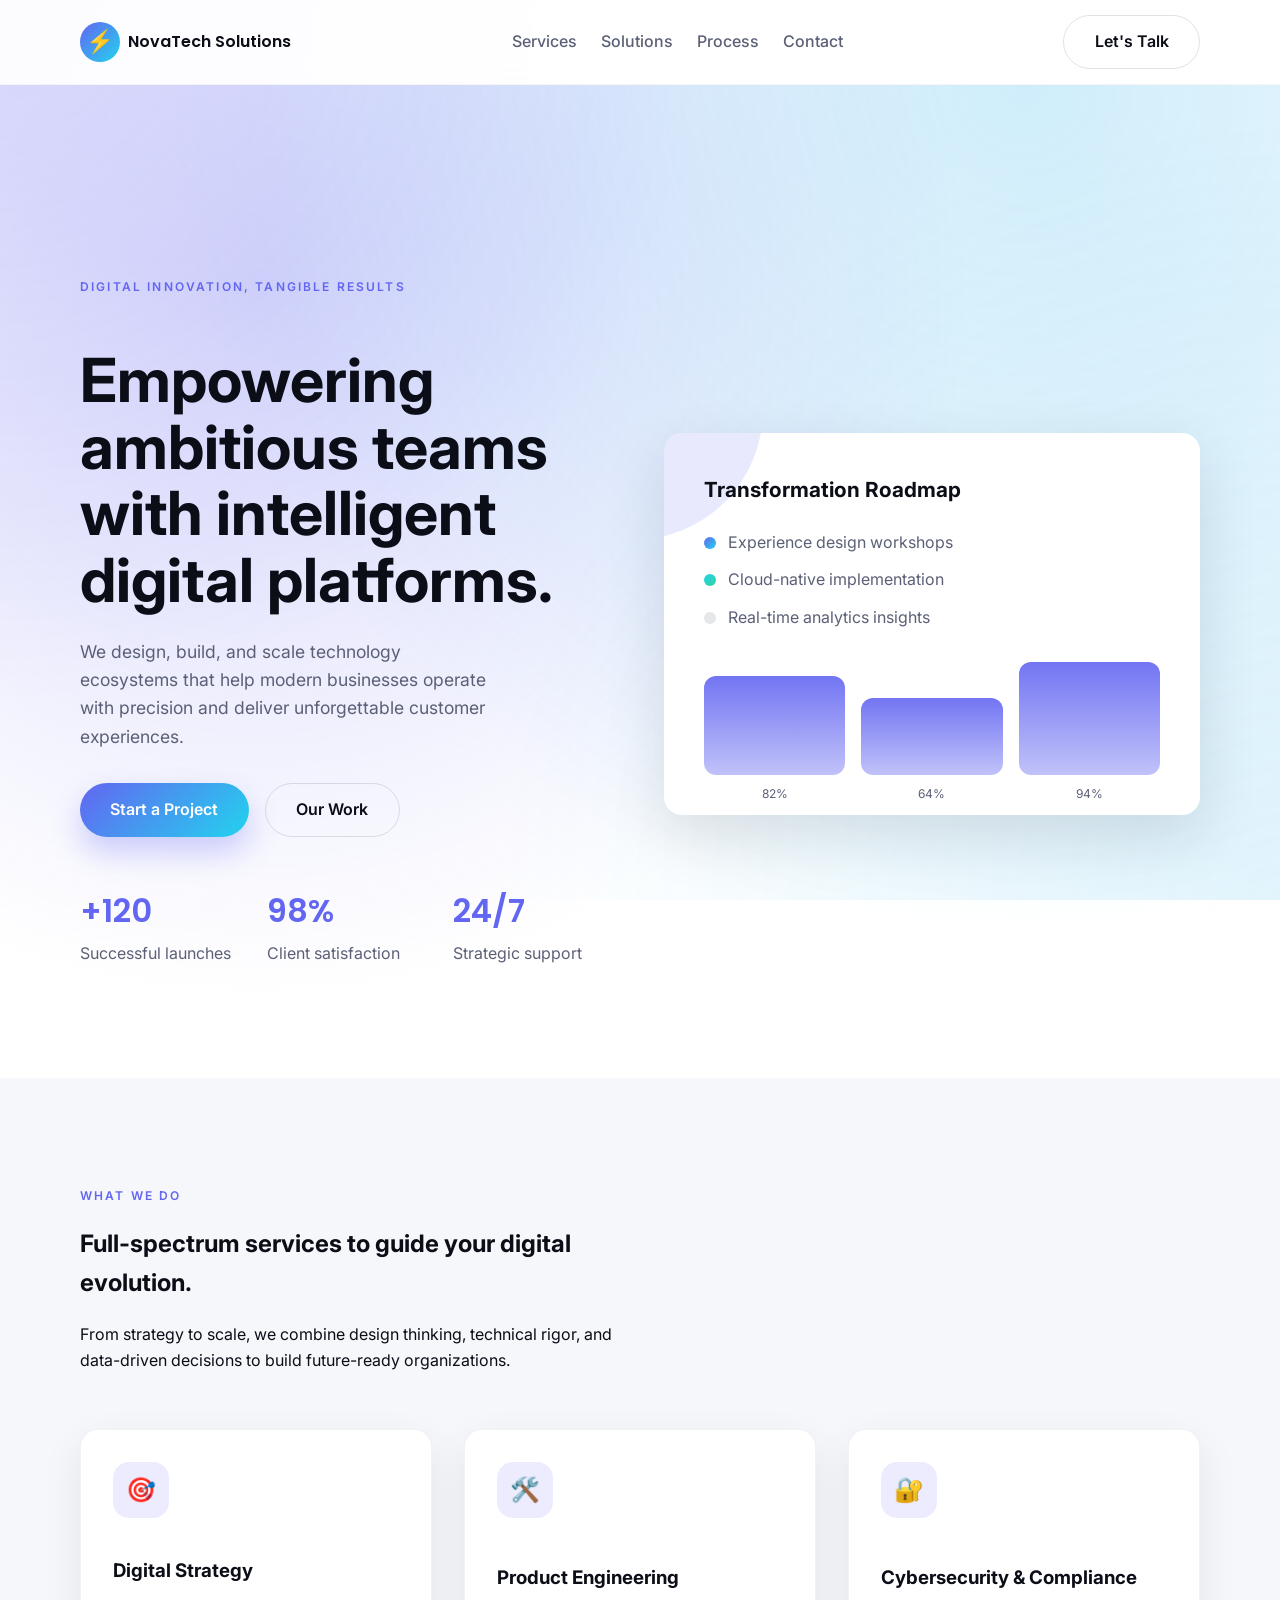
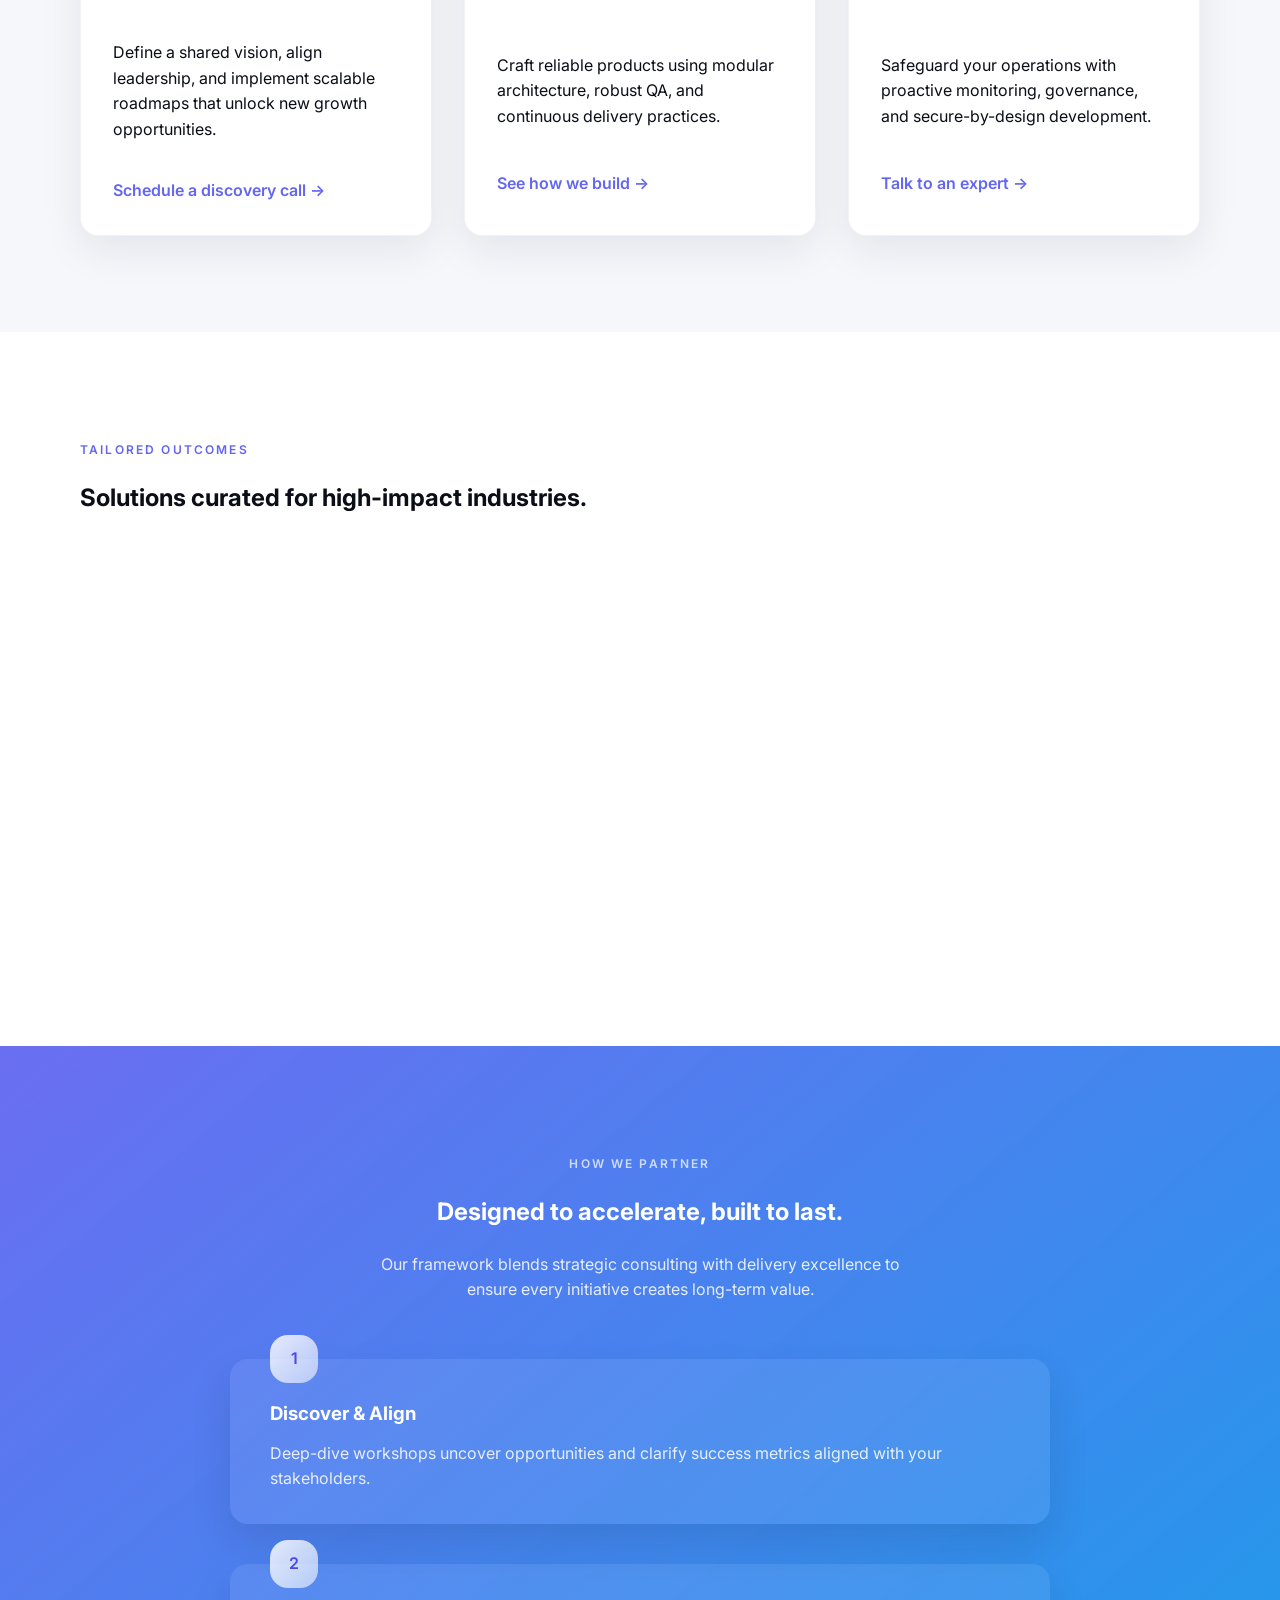
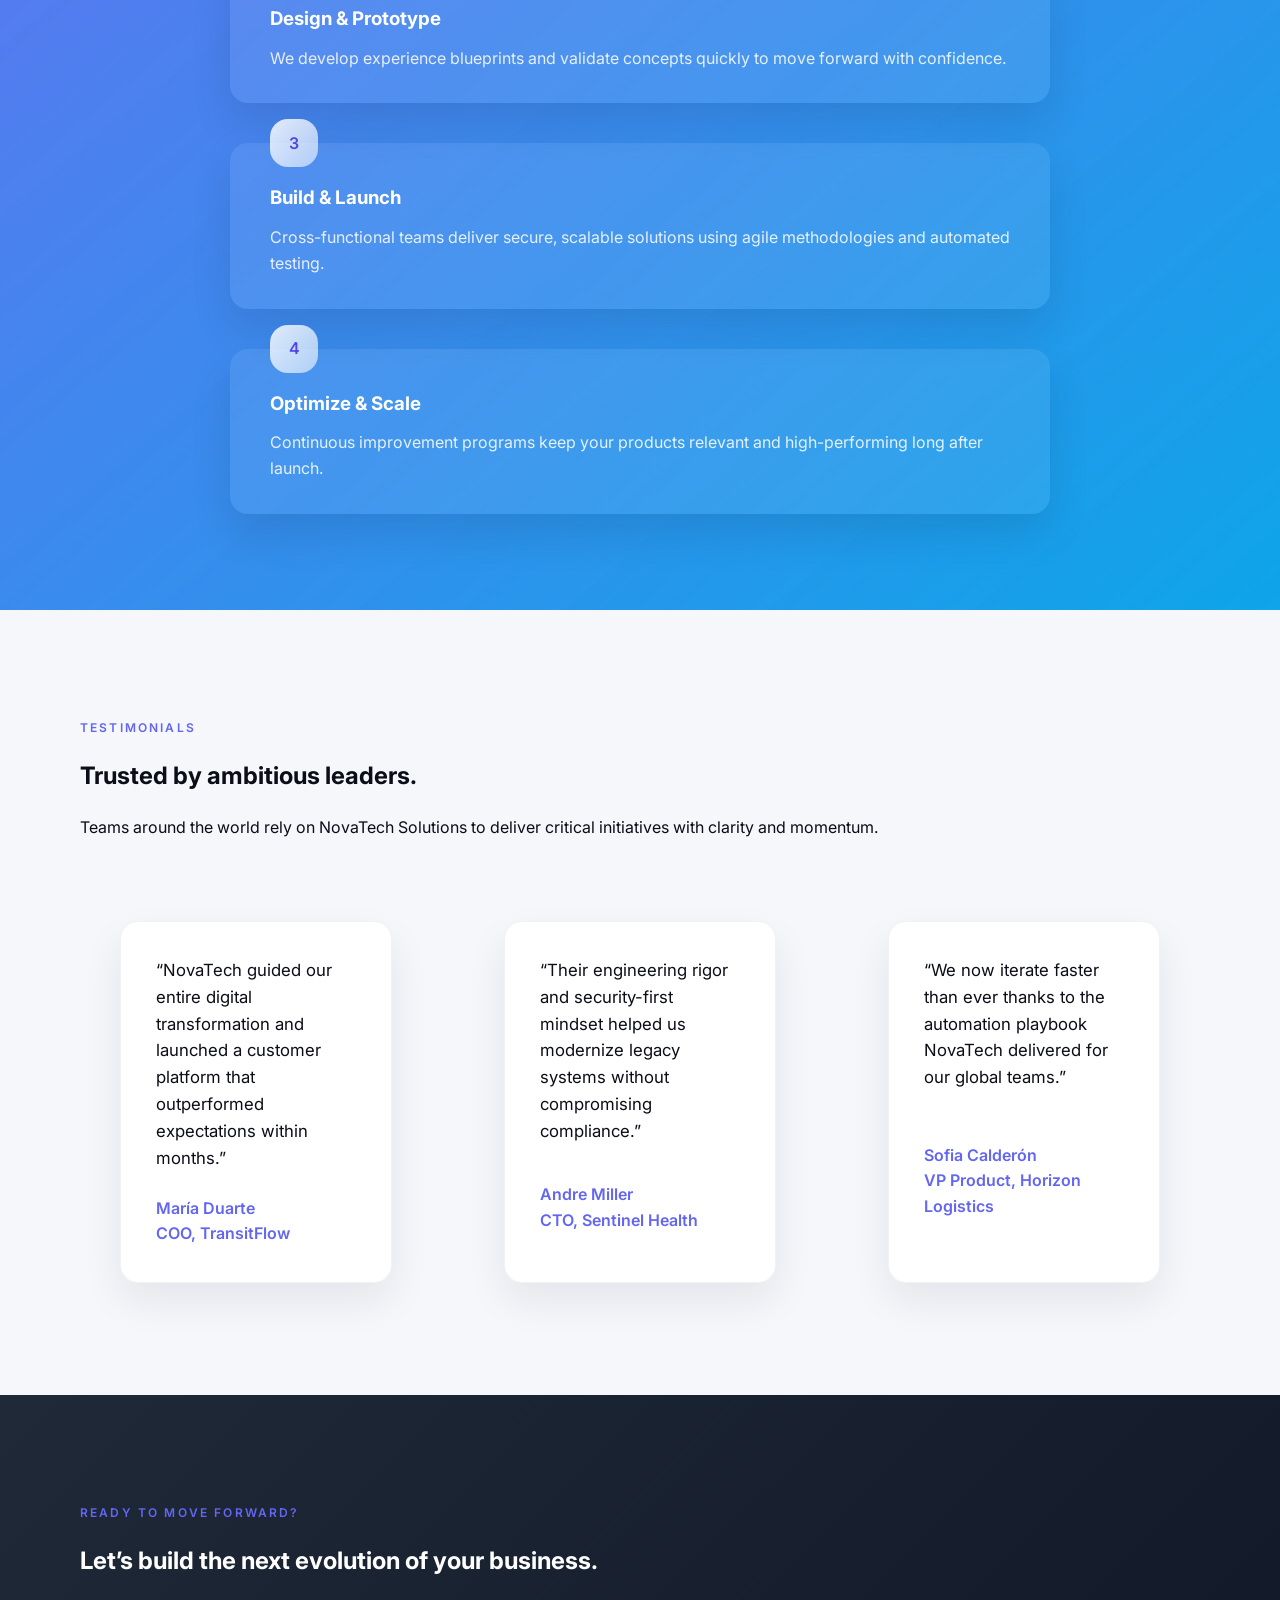
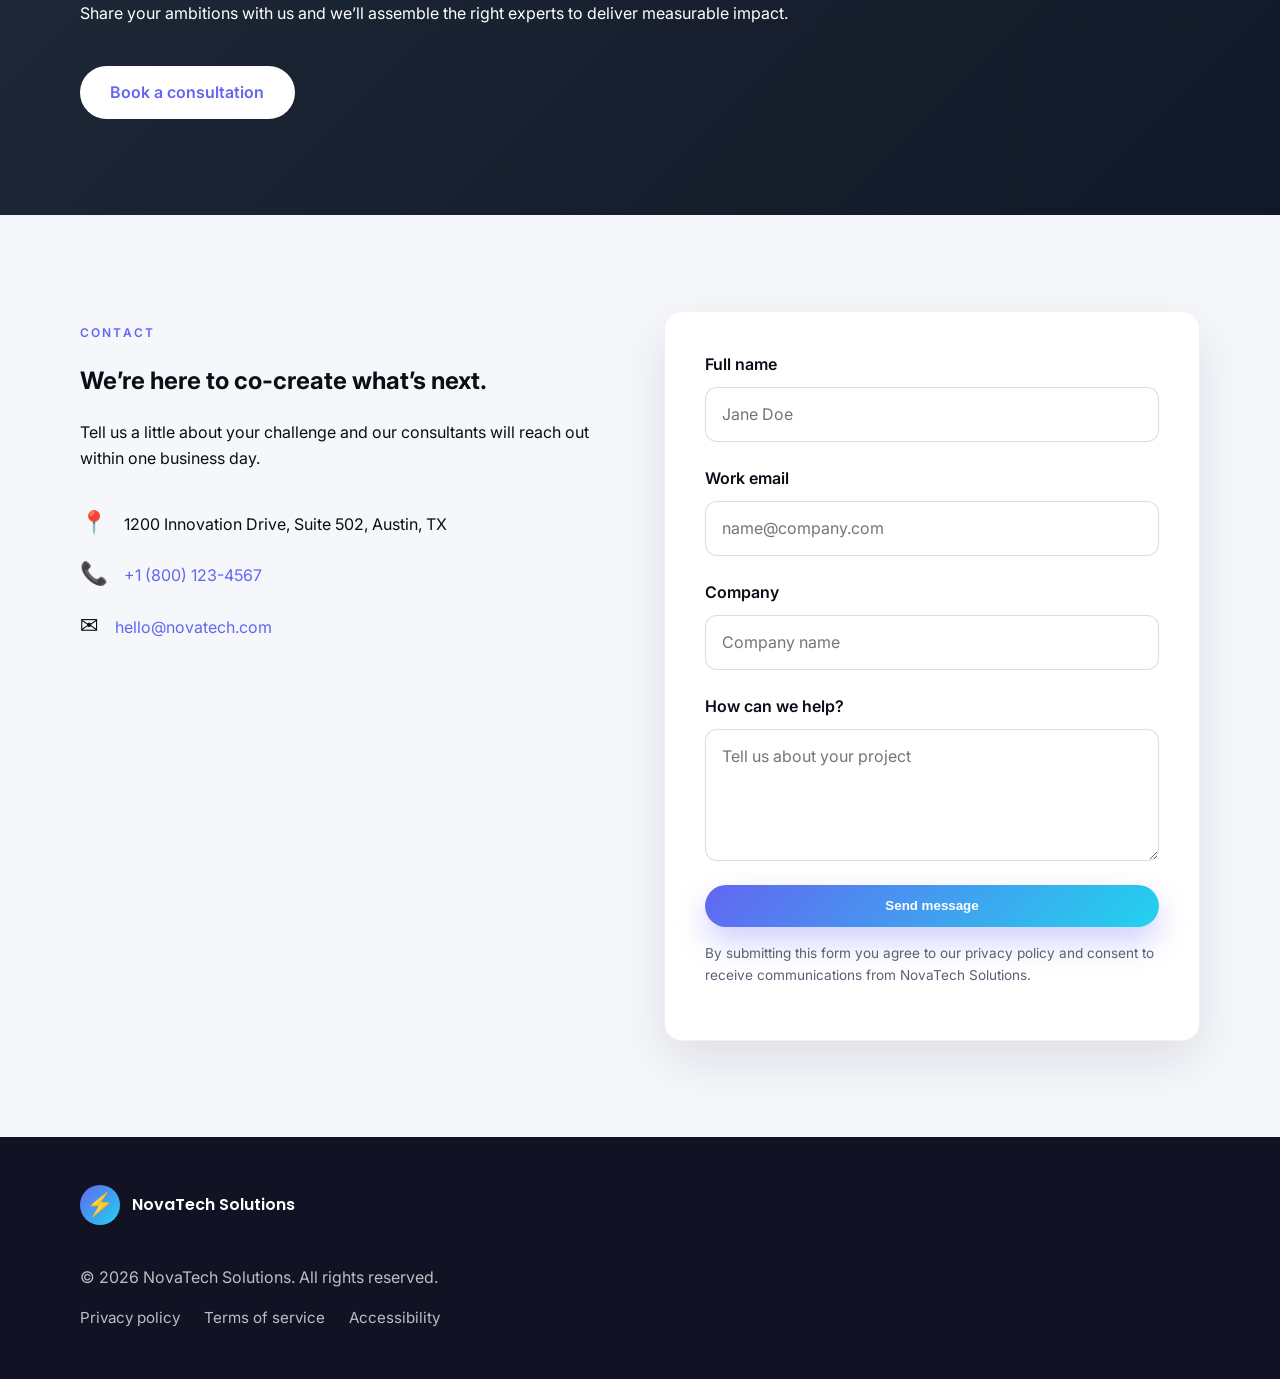
==== commit 17f2efb7: "Merge fe60bbe4d1f7112eb8639cc2eeae8f4faa4c896a into 2c3338d3c381dc51751202490d4485051f2e08f5" ====
--- a/index.html
+++ b/index.html
@@ -2,434 +2,358 @@
 <html lang="en">
   <head>
     <meta charset="UTF-8" />
+    <meta http-equiv="X-UA-Compatible" content="IE=edge" />
     <meta name="viewport" content="width=device-width, initial-scale=1.0" />
     <meta
       name="description"
-      content="NovaFleet is a modern fleet intelligence platform that unifies operations, maintenance, and customer experiences with predictive insights."
+      content="NovaTech Solutions crafts digital strategies, products, and cloud platforms that empower modern organizations to operate with confidence."
     />
-    <title>NovaFleet Solutions</title>
+    <title>NovaTech Solutions</title>
     <link rel="preconnect" href="https://fonts.googleapis.com" />
     <link rel="preconnect" href="https://fonts.gstatic.com" crossorigin />
     <link
-      href="https://fonts.googleapis.com/css2?family=Inter:wght@300;400;500;600;700&display=swap"
+      href="https://fonts.googleapis.com/css2?family=Inter:wght@400;500;600;700&family=Poppins:wght@500;600;700&display=swap"
       rel="stylesheet"
     />
     <link rel="stylesheet" href="styles.css" />
   </head>
   <body>
-    <header class="site-header" id="top">
-      <div class="container">
-        <div class="branding">
-          <span class="logo-mark">N</span>
-          <span class="logo-text">NovaFleet</span>
-        </div>
-        <button class="menu-toggle" aria-expanded="false" aria-controls="primary-navigation">
+    <header class="header">
+      <div class="container header__inner">
+        <a href="#" class="brand" aria-label="NovaTech Solutions home">
+          <span class="brand__icon">⚡</span>
+          <span class="brand__name">NovaTech Solutions</span>
+        </a>
+        <button class="nav-toggle" aria-expanded="false" aria-controls="nav-menu">
+          <span class="nav-toggle__bar"></span>
           <span class="sr-only">Toggle navigation</span>
-          <span></span>
-          <span></span>
-          <span></span>
         </button>
-        <nav class="site-nav" id="primary-navigation" aria-label="Main">
-          <a href="#solutions">Solutions</a>
-          <a href="#platform">Platform</a>
-          <a href="#insights">Insights</a>
-          <a href="#contact">Contact</a>
-          <a class="cta" href="#demo">Book a Demo</a>
+        <nav id="nav-menu" class="nav" aria-label="Primary navigation">
+          <a class="nav__link" href="#services">Services</a>
+          <a class="nav__link" href="#solutions">Solutions</a>
+          <a class="nav__link" href="#process">Process</a>
+          <a class="nav__link" href="#contact">Contact</a>
         </nav>
+        <a class="btn btn--ghost" href="#contact">Let's Talk</a>
       </div>
     </header>
 
     <main>
-      <section class="hero" id="hero">
-        <div class="container">
-          <div class="hero-content">
-            <div class="eyebrow">Connected Fleet Intelligence</div>
-            <h1>Orchestrate your entire fleet with one modern command center.</h1>
-            <p>
-              NovaFleet provides a unified operating picture across vehicles, assets,
-              and field teams. Unlock predictive insights, automate compliance, and
-              deliver exceptional customer experiences with ease.
-            </p>
-            <div class="hero-actions">
-              <a class="button primary" href="#demo">Book a live demo</a>
-              <a class="button ghost" href="#solutions">Explore solutions</a>
-            </div>
-            <dl class="hero-stats">
-              <div>
-                <dt>45%</dt>
-                <dd>Average reduction in operating costs</dd>
+      <section class="hero">
+        <div class="container hero__inner">
+          <div class="hero__content">
+            <p class="eyebrow">Digital innovation, tangible results</p>
+            <h1>Empowering ambitious teams with intelligent digital platforms.</h1>
+            <p class="lead">
+              We design, build, and scale technology ecosystems that help modern
+              businesses operate with precision and deliver unforgettable customer
+              experiences.
+            </p>
+            <div class="hero__actions">
+              <a class="btn" href="#contact">Start a Project</a>
+              <a class="btn btn--ghost" href="#solutions">Our Work</a>
+            </div>
+            <dl class="metrics">
+              <div class="metrics__item">
+                <dt>+120</dt>
+                <dd>Successful launches</dd>
               </div>
-              <div>
-                <dt>99.8%</dt>
-                <dd>Platform uptime powered by resilient cloud architecture</dd>
+              <div class="metrics__item">
+                <dt>98%</dt>
+                <dd>Client satisfaction</dd>
               </div>
-              <div>
-                <dt>3.2M</dt>
-                <dd>Connected assets across logistics, energy, and public sector</dd>
+              <div class="metrics__item">
+                <dt>24/7</dt>
+                <dd>Strategic support</dd>
               </div>
             </dl>
           </div>
-          <div class="hero-visual" aria-hidden="true">
-            <div class="glass-card">
-              <h3>Live Fleet Pulse</h3>
-              <div class="metric">
-                <span class="metric-label">Vehicles active</span>
-                <span class="metric-value">128</span>
+          <div class="hero__visual">
+            <div class="hero__card">
+              <h2>Transformation Roadmap</h2>
+              <ul>
+                <li>
+                  <span class="dot dot--primary"></span>
+                  <span>Experience design workshops</span>
+                </li>
+                <li>
+                  <span class="dot dot--secondary"></span>
+                  <span>Cloud-native implementation</span>
+                </li>
+                <li>
+                  <span class="dot"></span>
+                  <span>Real-time analytics insights</span>
+                </li>
+              </ul>
+              <div class="hero__chart">
+                <div class="hero__chart-bar" style="--value: 82%" data-label="82%"></div>
+                <div class="hero__chart-bar" style="--value: 64%" data-label="64%"></div>
+                <div class="hero__chart-bar" style="--value: 94%" data-label="94%"></div>
               </div>
-              <div class="metric">
-                <span class="metric-label">On-time deliveries</span>
-                <span class="metric-value success">98%</span>
-              </div>
-              <div class="metric">
-                <span class="metric-label">Idle alerts</span>
-                <span class="metric-value warning">4</span>
-              </div>
-              <div class="sparkline">
-                <span style="--p: 38"></span>
-                <span style="--p: 62"></span>
-                <span style="--p: 45"></span>
-                <span style="--p: 80"></span>
-                <span style="--p: 52"></span>
-                <span style="--p: 90"></span>
-                <span style="--p: 68"></span>
-              </div>
-            </div>
-            <div class="floating-card">
-              <p>AI predicts a demand spike in the northeast corridor. Suggested action: reposition 8 EV units by 06:00.</p>
-            </div>
-          </div>
-        </div>
-      </section>
-
-      <section class="section" id="solutions">
+            </div>
+          </div>
+        </div>
+        <div class="hero__background" aria-hidden="true"></div>
+      </section>
+
+      <section id="services" class="section section--light">
         <div class="container">
-          <div class="section-heading">
-            <span class="eyebrow">Solutions</span>
-            <h2>Built for the entire fleet lifecycle</h2>
-            <p>
-              From procurement to predictive maintenance, NovaFleet empowers every
-              team with connected workflows and actionable insights.
-            </p>
-          </div>
-          <div class="grid features">
-            <article>
-              <div class="icon">
-                <svg viewBox="0 0 24 24" aria-hidden="true">
-                  <path
-                    d="M6 4a2 2 0 110 4 2 2 0 010-4zm12 12a2 2 0 110 4 2 2 0 010-4z"
-                    fill="currentColor"
-                  />
-                  <path
-                    d="M6 8v5a3 3 0 003 3h6a3 3 0 003-3V7"
-                    stroke="currentColor"
-                    stroke-width="1.6"
-                    stroke-linecap="round"
-                  />
-                </svg>
-              </div>
-              <h3>Dynamic Orchestration</h3>
-              <p>
-                Adaptive routing, load optimization, and driver assistance backed by
-                real-time telemetry and AI recommendations.
+          <div class="section__header reveal">
+            <p class="eyebrow">What we do</p>
+            <h2>Full-spectrum services to guide your digital evolution.</h2>
+            <p>
+              From strategy to scale, we combine design thinking, technical rigor,
+              and data-driven decisions to build future-ready organizations.
+            </p>
+          </div>
+          <div class="grid grid--services">
+            <article class="card reveal">
+              <div class="card__icon">🎯</div>
+              <h3>Digital Strategy</h3>
+              <p>
+                Define a shared vision, align leadership, and implement scalable
+                roadmaps that unlock new growth opportunities.
+              </p>
+              <a class="link" href="#contact">Schedule a discovery call →</a>
+            </article>
+            <article class="card reveal">
+              <div class="card__icon">🛠️</div>
+              <h3>Product Engineering</h3>
+              <p>
+                Craft reliable products using modular architecture, robust QA,
+                and continuous delivery practices.
+              </p>
+              <a class="link" href="#contact">See how we build →</a>
+            </article>
+            <article class="card reveal">
+              <div class="card__icon">🔐</div>
+              <h3>Cybersecurity & Compliance</h3>
+              <p>
+                Safeguard your operations with proactive monitoring, governance,
+                and secure-by-design development.
+              </p>
+              <a class="link" href="#contact">Talk to an expert →</a>
+            </article>
+          </div>
+        </div>
+      </section>
+
+      <section id="solutions" class="section">
+        <div class="container">
+          <div class="section__header reveal">
+            <p class="eyebrow">Tailored outcomes</p>
+            <h2>Solutions curated for high-impact industries.</h2>
+          </div>
+          <div class="grid grid--solutions">
+            <article class="solution reveal">
+              <h3>Intelligent Operations</h3>
+              <p>
+                Integrate IoT telemetry, AI-powered automation, and predictive
+                analytics to unlock smarter logistics and operations.
               </p>
               <ul>
-                <li>Automated dispatch adjustments</li>
-                <li>Energy-aware route planning</li>
-                <li>Driver collaboration app</li>
+                <li>Fleet optimization dashboards</li>
+                <li>Predictive maintenance models</li>
+                <li>Real-time performance monitoring</li>
               </ul>
             </article>
-            <article>
-              <div class="icon">
-                <svg viewBox="0 0 24 24" aria-hidden="true">
-                  <path
-                    d="M12 3l7 3v5.2c0 4.1-2.7 7.9-6.5 9.1a1.3 1.3 0 01-.9 0C7.7 19.1 5 15.3 5 11.2V6l7-3z"
-                    fill="none"
-                    stroke="currentColor"
-                    stroke-width="1.6"
-                    stroke-linejoin="round"
-                  />
-                  <path
-                    d="M10 12l1.8 1.8L15 10.6"
-                    fill="none"
-                    stroke="currentColor"
-                    stroke-width="1.6"
-                    stroke-linecap="round"
-                    stroke-linejoin="round"
-                  />
-                </svg>
-              </div>
-              <h3>Risk & Compliance</h3>
-              <p>
-                Meet regulatory requirements effortlessly with automated reporting,
-                incident workflows, and secure digital documentation.
+            <article class="solution reveal">
+              <h3>Customer Experience Platforms</h3>
+              <p>
+                Orchestrate cohesive journeys with unified data, personalized
+                touchpoints, and adaptive service flows.
               </p>
               <ul>
-                <li>Digital inspection trails</li>
-                <li>AI video safety analysis</li>
-                <li>Policy and training automation</li>
+                <li>Unified service portals</li>
+                <li>AI-assisted support centers</li>
+                <li>Insight-driven marketing automation</li>
               </ul>
             </article>
-            <article>
-              <div class="icon">
-                <svg viewBox="0 0 24 24" aria-hidden="true">
-                  <path
-                    d="M13 2l-8 12h6l-2 8 8-12h-6z"
-                    fill="none"
-                    stroke="currentColor"
-                    stroke-width="1.6"
-                    stroke-linejoin="round"
-                    stroke-linecap="round"
-                  />
-                </svg>
-              </div>
-              <h3>Intelligent Maintenance</h3>
-              <p>
-                Predict issues before they impact uptime with sensor fusion,
-                condition-based monitoring, and autonomous service scheduling.
+            <article class="solution reveal">
+              <h3>Enterprise Cloud Modernization</h3>
+              <p>
+                Re-architect legacy systems with secure, resilient, and compliant
+                cloud infrastructures designed for scale.
               </p>
               <ul>
-                <li>Unified asset health scores</li>
-                <li>Predictive parts ordering</li>
-                <li>Technician workflow hub</li>
+                <li>Cloud migration accelerators</li>
+                <li>Zero-trust security frameworks</li>
+                <li>Continuous optimization programs</li>
               </ul>
             </article>
           </div>
         </div>
       </section>
 
-      <section class="section accent" id="platform">
-        <div class="container split">
+      <section id="process" class="section section--accent">
+        <div class="container">
+          <div class="section__header section__header--center reveal">
+            <p class="eyebrow">How we partner</p>
+            <h2>Designed to accelerate, built to last.</h2>
+            <p>
+              Our framework blends strategic consulting with delivery excellence to
+              ensure every initiative creates long-term value.
+            </p>
+          </div>
+          <ol class="process reveal">
+            <li>
+              <h3>Discover & Align</h3>
+              <p>
+                Deep-dive workshops uncover opportunities and clarify success
+                metrics aligned with your stakeholders.
+              </p>
+            </li>
+            <li>
+              <h3>Design & Prototype</h3>
+              <p>
+                We develop experience blueprints and validate concepts quickly to
+                move forward with confidence.
+              </p>
+            </li>
+            <li>
+              <h3>Build & Launch</h3>
+              <p>
+                Cross-functional teams deliver secure, scalable solutions using
+                agile methodologies and automated testing.
+              </p>
+            </li>
+            <li>
+              <h3>Optimize & Scale</h3>
+              <p>
+                Continuous improvement programs keep your products relevant and
+                high-performing long after launch.
+              </p>
+            </li>
+          </ol>
+        </div>
+      </section>
+
+      <section class="section section--light">
+        <div class="container testimonials">
+          <div class="testimonials__intro reveal">
+            <p class="eyebrow">Testimonials</p>
+            <h2>Trusted by ambitious leaders.</h2>
+            <p>
+              Teams around the world rely on NovaTech Solutions to deliver
+              critical initiatives with clarity and momentum.
+            </p>
+          </div>
+          <div class="testimonials__grid">
+            <figure class="testimonial reveal">
+              <blockquote>
+                “NovaTech guided our entire digital transformation and launched a
+                customer platform that outperformed expectations within months.”
+              </blockquote>
+              <figcaption>
+                <span>María Duarte</span>
+                <span>COO, TransitFlow</span>
+              </figcaption>
+            </figure>
+            <figure class="testimonial reveal">
+              <blockquote>
+                “Their engineering rigor and security-first mindset helped us
+                modernize legacy systems without compromising compliance.”
+              </blockquote>
+              <figcaption>
+                <span>Andre Miller</span>
+                <span>CTO, Sentinel Health</span>
+              </figcaption>
+            </figure>
+            <figure class="testimonial reveal">
+              <blockquote>
+                “We now iterate faster than ever thanks to the automation playbook
+                NovaTech delivered for our global teams.”
+              </blockquote>
+              <figcaption>
+                <span>Sofia Calderón</span>
+                <span>VP Product, Horizon Logistics</span>
+              </figcaption>
+            </figure>
+          </div>
+        </div>
+      </section>
+
+      <section class="section cta">
+        <div class="container cta__inner reveal">
           <div>
-            <span class="eyebrow">Platform</span>
-            <h2>Secure, cloud-native, built to scale globally</h2>
-            <p>
-              Deploy in days, not months. Our composable platform integrates with
-              your ERP, telematics, and data lakes while meeting the highest
-              standards for security and privacy.
-            </p>
-            <ul class="checklist">
-              <li>Open API and 400+ pre-built integrations</li>
-              <li>Multi-region redundancy with 24/7 SRE coverage</li>
-              <li>Granular role-based access controls</li>
-              <li>ISO 27001, SOC 2 Type II, and GDPR compliant</li>
+            <p class="eyebrow">Ready to move forward?</p>
+            <h2>Let’s build the next evolution of your business.</h2>
+            <p>
+              Share your ambitions with us and we’ll assemble the right experts to
+              deliver measurable impact.
+            </p>
+          </div>
+          <a class="btn btn--light" href="#contact">Book a consultation</a>
+        </div>
+      </section>
+
+      <section id="contact" class="section section--light contact">
+        <div class="container contact__inner">
+          <div class="contact__info reveal">
+            <p class="eyebrow">Contact</p>
+            <h2>We’re here to co-create what’s next.</h2>
+            <p>
+              Tell us a little about your challenge and our consultants will reach
+              out within one business day.
+            </p>
+            <ul class="contact__details">
+              <li>
+                <span class="contact__icon">📍</span>
+                <span>1200 Innovation Drive, Suite 502, Austin, TX</span>
+              </li>
+              <li>
+                <span class="contact__icon">📞</span>
+                <a href="tel:+18001234567">+1 (800) 123-4567</a>
+              </li>
+              <li>
+                <span class="contact__icon">✉️</span>
+                <a href="mailto:hello@novatech.com">hello@novatech.com</a>
+              </li>
             </ul>
           </div>
-          <div class="platform-card">
-            <h3>Unified Control Tower</h3>
-            <p>Curate dashboards and automate alerts without touching code.</p>
-            <div class="tags">
-              <span>Zero-code automation</span>
-              <span>Data lakehouse</span>
-              <span>Observability</span>
-              <span>Edge analytics</span>
-            </div>
-            <div class="avatars" aria-label="Customer logos">
-              <span>Arcturus Logistics</span>
-              <span>BlueOrbit Energy</span>
-              <span>MetroLink Transit</span>
-            </div>
-          </div>
-        </div>
-      </section>
-
-      <section class="section" id="insights">
-        <div class="container">
-          <div class="section-heading">
-            <span class="eyebrow">Insights</span>
-            <h2>Decision intelligence for every role</h2>
-            <p>
-              Align executives, dispatchers, and technicians with live KPIs and
-              predictive forecasts customized to their objectives.
-            </p>
-          </div>
-          <div class="grid insights-grid">
-            <article>
-              <h3>Executives</h3>
-              <p>Portfolio-level dashboards unify cost, sustainability, and service metrics.</p>
-              <dl>
-                <div>
-                  <dt>Strategic Score</dt>
-                  <dd>+12% YoY efficiency gains</dd>
-                </div>
-                <div>
-                  <dt>Carbon Intensity</dt>
-                  <dd>Down 28% after EV rollout</dd>
-                </div>
-              </dl>
-            </article>
-            <article>
-              <h3>Operations</h3>
-              <p>Real-time load visibility and crew coordination for complex multi-stop routes.</p>
-              <dl>
-                <div>
-                  <dt>Fill Rate</dt>
-                  <dd>97% network average</dd>
-                </div>
-                <div>
-                  <dt>Exceptions Resolved</dt>
-                  <dd>54% automated in-platform</dd>
-                </div>
-              </dl>
-            </article>
-            <article>
-              <h3>Field Teams</h3>
-              <p>Mobile-first experiences streamline inspections, work orders, and compliance.</p>
-              <dl>
-                <div>
-                  <dt>Work Order SLA</dt>
-                  <dd>4.5 hours median time-to-resolution</dd>
-                </div>
-                <div>
-                  <dt>Safety Coaching</dt>
-                  <dd>38% fewer incidents</dd>
-                </div>
-              </dl>
-            </article>
-          </div>
-        </div>
-      </section>
-
-      <section class="section testimonials">
-        <div class="container">
-          <div class="section-heading">
-            <span class="eyebrow">Customer stories</span>
-            <h2>Trusted by industry leaders transforming mobility</h2>
-          </div>
-          <div class="carousel" role="list">
-            <article class="testimonial" role="listitem">
-              <p>
-                “NovaFleet accelerated our sustainability roadmap by giving us unified
-                data across EVs and combustion assets. Our teams now act on the same
-                truth.”
-              </p>
-              <div class="author">
-                <span class="avatar" aria-hidden="true">MB</span>
-                <div>
-                  <strong>Mia Benton</strong>
-                  <span>Chief Innovation Officer, MetroLink Transit</span>
-                </div>
-              </div>
-            </article>
-            <article class="testimonial" role="listitem">
-              <p>
-                “The automation playbooks reduced manual dispatch tasks by 60%. We
-                scale faster with fewer overtime hours and happier customers.”
-              </p>
-              <div class="author">
-                <span class="avatar" aria-hidden="true">AR</span>
-                <div>
-                  <strong>André Ruiz</strong>
-                  <span>Director of Operations, Arcturus Logistics</span>
-                </div>
-              </div>
-            </article>
-            <article class="testimonial" role="listitem">
-              <p>
-                “We trust NovaFleet with our mission-critical infrastructure because
-                of the robust security model and relentless uptime.”
-              </p>
-              <div class="author">
-                <span class="avatar" aria-hidden="true">LS</span>
-                <div>
-                  <strong>Lina Shah</strong>
-                  <span>VP Technology, BlueOrbit Energy</span>
-                </div>
-              </div>
-            </article>
-          </div>
-        </div>
-      </section>
-
-      <section class="section cta" id="demo">
-        <div class="container">
-          <div class="cta-card">
-            <div>
-              <span class="eyebrow">Next steps</span>
-              <h2>See NovaFleet in action</h2>
-              <p>
-                Get a tailored walkthrough of the platform with one of our specialists
-                and discover how we can accelerate your fleet modernization goals.
-              </p>
-            </div>
-            <form class="cta-form" action="#" method="post">
-              <div class="form-row">
-                <label for="name">Full name</label>
-                <input type="text" id="name" name="name" placeholder="Alex Morgan" required />
-              </div>
-              <div class="form-row">
-                <label for="email">Work email</label>
-                <input type="email" id="email" name="email" placeholder="alex@company.com" required />
-              </div>
-              <div class="form-row">
-                <label for="company">Company</label>
-                <input type="text" id="company" name="company" placeholder="Company name" />
-              </div>
-              <div class="form-row">
-                <label for="fleet-size">Fleet size</label>
-                <select id="fleet-size" name="fleet-size">
-                  <option value="" disabled selected>Select an option</option>
-                  <option value="1-50">1-50 vehicles</option>
-                  <option value="51-250">51-250 vehicles</option>
-                  <option value="251-1000">251-1000 vehicles</option>
-                  <option value="1000+">1000+ vehicles</option>
-                </select>
-              </div>
-              <button type="submit" class="button primary">Request demo</button>
-            </form>
-          </div>
+          <form class="contact__form reveal" action="#" method="post">
+            <div class="field">
+              <label for="name">Full name</label>
+              <input id="name" name="name" type="text" required placeholder="Jane Doe" />
+            </div>
+            <div class="field">
+              <label for="email">Work email</label>
+              <input id="email" name="email" type="email" required placeholder="name@company.com" />
+            </div>
+            <div class="field">
+              <label for="company">Company</label>
+              <input id="company" name="company" type="text" placeholder="Company name" />
+            </div>
+            <div class="field">
+              <label for="message">How can we help?</label>
+              <textarea id="message" name="message" rows="4" required placeholder="Tell us about your project"></textarea>
+            </div>
+            <button class="btn" type="submit">Send message</button>
+            <p class="form__note">
+              By submitting this form you agree to our privacy policy and consent
+              to receive communications from NovaTech Solutions.
+            </p>
+          </form>
         </div>
       </section>
     </main>
 
-    <footer class="site-footer" id="contact">
-      <div class="container">
-        <div class="footer-brand">
-          <span class="logo-mark">N</span>
-          <div>
-            <span class="logo-text">NovaFleet</span>
-            <p>Modern intelligence for connected mobility.</p>
-          </div>
-        </div>
-        <div class="footer-links">
-          <div>
-            <h4>Company</h4>
-            <a href="#">About</a>
-            <a href="#">Careers</a>
-            <a href="#">Press</a>
-          </div>
-          <div>
-            <h4>Platform</h4>
-            <a href="#solutions">Features</a>
-            <a href="#platform">Architecture</a>
-            <a href="#insights">Analytics</a>
-          </div>
-          <div>
-            <h4>Resources</h4>
-            <a href="#insights">Blog</a>
-            <a href="#">Security</a>
-            <a href="#">Status</a>
-          </div>
-        </div>
-        <div class="footer-meta">
-          <div class="socials">
-            <a href="#" aria-label="LinkedIn">
-              <svg viewBox="0 0 24 24" aria-hidden="true"><path d="M19 0h-14c-2.76 0-5 2.24-5 5v14c0 2.76 2.24 5 5 5h14c2.76 0 5-2.24 5-5v-14c0-2.76-2.24-5-5-5zm-11 19h-3v-10h3v10zm-1.5-11.2c-.97 0-1.75-.79-1.75-1.75s.78-1.75 1.75-1.75 1.75.79 1.75 1.75-.78 1.75-1.75 1.75zm13.5 11.2h-3v-5.6c0-1.33-.02-3.03-1.85-3.03-1.85 0-2.13 1.45-2.13 2.94v5.69h-3v-10h2.88v1.36h.04c.4-.75 1.38-1.54 2.84-1.54 3.04 0 3.6 2 3.6 4.6v5.58z" /></svg>
-            </a>
-            <a href="#" aria-label="Twitter">
-              <svg viewBox="0 0 24 24" aria-hidden="true"><path d="M22.46 6c-.77.35-1.6.58-2.46.69a4.3 4.3 0 001.88-2.37 8.57 8.57 0 01-2.72 1.05 4.28 4.28 0 00-7.29 3.9 12.15 12.15 0 01-8.82-4.47 4.28 4.28 0 001.32 5.72 4.26 4.26 0 01-1.94-.53v.05a4.28 4.28 0 003.44 4.19 4.3 4.3 0 01-1.93.07 4.28 4.28 0 003.99 2.96 8.6 8.6 0 01-5.33 1.84c-.35 0-.7-.02-1.04-.06a12.14 12.14 0 006.57 1.93c7.88 0 12.2-6.53 12.2-12.2 0-.19-.01-.39-.02-.58a8.7 8.7 0 002.14-2.23z" /></svg>
-            </a>
-            <a href="#" aria-label="YouTube">
-              <svg viewBox="0 0 24 24" aria-hidden="true"><path d="M23.5 6.2s-.23-1.64-.95-2.36c-.9-.95-1.9-.96-2.36-1.02-3.3-.24-8.24-.24-8.24-.24h-.01s-4.94 0-8.24.24c-.46.06-1.46.07-2.36 1.02-.72.72-.95 2.36-.95 2.36s-.24 1.92-.24 3.84v1.8c0 1.92.24 3.84.24 3.84s.23 1.64.95 2.36c.9.95 2.08.92 2.61 1.02 1.9.18 8 .24 8 .24s4.94-.01 8.24-.25c.46-.06 1.46-.07 2.36-1.02.72-.72.95-2.36.95-2.36s.24-1.92.24-3.84v-1.8c0-1.92-.24-3.84-.24-3.84zm-13.91 7.43v-6.16l6.16 3.08-6.16 3.08z" /></svg>
-            </a>
-          </div>
-          <p class="copyright">© <span id="year"></span> NovaFleet Solutions. All rights reserved.</p>
+    <footer class="footer">
+      <div class="container footer__inner">
+        <div class="footer__brand">
+          <span class="brand__icon">⚡</span>
+          <span class="brand__name">NovaTech Solutions</span>
+        </div>
+        <div class="footer__meta">
+          <p>© <span id="year"></span> NovaTech Solutions. All rights reserved.</p>
+          <div class="footer__links">
+            <a href="#">Privacy policy</a>
+            <a href="#">Terms of service</a>
+            <a href="#">Accessibility</a>
+          </div>
         </div>
       </div>
     </footer>
-
-    <button class="scroll-top" aria-label="Scroll to top">
-      <svg viewBox="0 0 24 24" aria-hidden="true"><path d="M12 4l-8 8h5v8h6v-8h5z" /></svg>
-    </button>
 
     <script src="script.js"></script>
   </body>
--- a/styles.css
+++ b/styles.css
@@ -1,20 +1,19 @@
 :root {
-  color-scheme: light dark;
-  --bg: #07080d;
-  --bg-alt: #0f111a;
-  --bg-accent: linear-gradient(135deg, rgba(66, 133, 244, 0.15), rgba(23, 196, 145, 0.15));
-  --surface: rgba(255, 255, 255, 0.07);
-  --surface-strong: rgba(255, 255, 255, 0.12);
-  --text: #f5f7ff;
-  --text-muted: rgba(245, 247, 255, 0.68);
-  --primary: #4f8cff;
-  --primary-strong: #2f6bff;
-  --accent: #1ed89e;
-  --warning: #ffb347;
-  --success: #37e2b2;
-  --border: rgba(255, 255, 255, 0.08);
-  --shadow: 0 30px 80px rgba(15, 17, 26, 0.45);
-  --container-width: min(1120px, 92vw);
+  --bg: #0b0d17;
+  --bg-alt: #111325;
+  --bg-light: #f6f7fb;
+  --accent: #6366f1;
+  --accent-strong: #4f46e5;
+  --accent-soft: rgba(99, 102, 241, 0.14);
+  --text-primary: #0b0d17;
+  --text-muted: #5b6076;
+  --border: rgba(12, 18, 38, 0.08);
+  --white: #ffffff;
+  --shadow: 0 22px 60px rgba(15, 23, 42, 0.12);
+  --radius: 18px;
+  --radius-sm: 12px;
+  --radius-pill: 999px;
+  --header-height: 84px;
   font-family: 'Inter', system-ui, -apple-system, BlinkMacSystemFont, 'Segoe UI', sans-serif;
 }
 
@@ -22,24 +21,26 @@
   box-sizing: border-box;
 }
 
+html {
+  scroll-behavior: smooth;
+}
+
 body {
   margin: 0;
-  background: radial-gradient(circle at 20% 20%, rgba(79, 140, 255, 0.18), transparent 55%),
-    radial-gradient(circle at 80% 0%, rgba(23, 196, 145, 0.2), transparent 60%),
-    var(--bg);
-  color: var(--text);
+  color: var(--text-primary);
+  background-color: var(--white);
+  font-size: 1rem;
   line-height: 1.6;
-  overflow-x: hidden;
-}
-
-body.nav-open {
-  overflow: hidden;
-}
-
-img,
-svg {
-  display: block;
-  max-width: 100%;
+}
+
+body::before {
+  content: '';
+  position: fixed;
+  inset: 0;
+  pointer-events: none;
+  background: radial-gradient(circle at top left, rgba(99, 102, 241, 0.15), transparent 45%),
+    radial-gradient(circle at bottom right, rgba(14, 165, 233, 0.12), transparent 50%);
+  z-index: -1;
 }
 
 a {
@@ -47,707 +48,613 @@
   text-decoration: none;
 }
 
-p {
-  color: var(--text-muted);
-}
-
-h1,
-h2,
-h3,
-h4,
-h5 {
-  font-weight: 600;
-  line-height: 1.2;
-  color: var(--text);
-  margin: 0 0 0.6em;
-}
-
-h1 {
-  font-size: clamp(2.6rem, 3vw + 1rem, 3.6rem);
-}
-
-h2 {
-  font-size: clamp(2rem, 2vw + 1rem, 2.8rem);
-}
-
-h3 {
-  font-size: clamp(1.3rem, 1vw + 1rem, 1.6rem);
+a:hover,
+a:focus {
+  color: var(--accent);
+}
+
+img {
+  max-width: 100%;
+  display: block;
 }
 
 .container {
-  width: var(--container-width);
+  width: min(1120px, 100% - 3rem);
   margin: 0 auto;
 }
 
-.section {
-  padding: clamp(4rem, 7vw, 7rem) 0;
-}
-
-section {
-  scroll-margin-top: 90px;
-}
-
-.section-heading {
-  max-width: 620px;
-  margin-bottom: 3rem;
-}
-
-.eyebrow {
+.header {
+  position: sticky;
+  top: 0;
+  backdrop-filter: blur(16px);
+  background-color: rgba(255, 255, 255, 0.86);
+  border-bottom: 1px solid rgba(12, 18, 38, 0.04);
+  z-index: 1000;
+}
+
+.header__inner {
+  display: flex;
+  align-items: center;
+  justify-content: space-between;
+  min-height: var(--header-height);
+  gap: 1.5rem;
+}
+
+.brand {
   display: inline-flex;
   align-items: center;
-  gap: 0.6rem;
-  font-size: 0.85rem;
-  font-weight: 600;
-  text-transform: uppercase;
-  letter-spacing: 0.24em;
+  gap: 0.5rem;
+  font-family: 'Poppins', sans-serif;
+  font-weight: 600;
+  color: var(--text-primary);
+}
+
+.brand__icon {
+  display: grid;
+  place-items: center;
+  width: 40px;
+  height: 40px;
+  border-radius: var(--radius-pill);
+  background: linear-gradient(135deg, var(--accent), #22d3ee);
+  color: var(--white);
+  font-size: 1.4rem;
+}
+
+.nav {
+  display: flex;
+  align-items: center;
+  gap: 1.5rem;
+}
+
+.nav__link {
+  font-weight: 500;
+  color: var(--text-muted);
+  transition: color 0.2s ease;
+}
+
+.nav__link:hover,
+.nav__link:focus {
   color: var(--accent);
 }
 
-.eyebrow::before {
+.nav-toggle {
+  display: none;
+  background: none;
+  border: 0;
+  padding: 0;
+  cursor: pointer;
+}
+
+.nav-toggle__bar,
+.nav-toggle__bar::before,
+.nav-toggle__bar::after {
+  display: block;
+  width: 24px;
+  height: 2px;
+  background-color: var(--text-primary);
+  position: relative;
+  transition: transform 0.3s ease, opacity 0.3s ease;
+  border-radius: 999px;
+}
+
+.nav-toggle__bar::before,
+.nav-toggle__bar::after {
   content: '';
-  width: 42px;
-  height: 2px;
-  background: var(--accent);
-  opacity: 0.7;
-}
-
-.button {
+  position: absolute;
+  left: 0;
+}
+
+.nav-toggle__bar::before {
+  top: -7px;
+}
+
+.nav-toggle__bar::after {
+  top: 7px;
+}
+
+.nav-toggle[aria-expanded='true'] .nav-toggle__bar {
+  background-color: transparent;
+}
+
+.nav-toggle[aria-expanded='true'] .nav-toggle__bar::before {
+  transform: translateY(7px) rotate(45deg);
+}
+
+.nav-toggle[aria-expanded='true'] .nav-toggle__bar::after {
+  transform: translateY(-7px) rotate(-45deg);
+}
+
+.btn {
   display: inline-flex;
   align-items: center;
   justify-content: center;
-  gap: 0.5rem;
-  padding: 0.75rem 1.5rem;
-  border-radius: 999px;
-  font-weight: 600;
-  letter-spacing: 0.02em;
-  transition: transform 180ms ease, background 180ms ease, box-shadow 180ms ease;
+  padding: 0.85rem 1.9rem;
+  border-radius: var(--radius-pill);
+  border: 0;
   cursor: pointer;
-  border: 1px solid transparent;
-}
-
-.button.primary {
-  background: linear-gradient(135deg, var(--primary), var(--accent));
-  box-shadow: 0 15px 35px rgba(79, 140, 255, 0.35);
-  color: #0a1022;
-}
-
-.button.primary:hover {
+  background: linear-gradient(135deg, var(--accent), #22d3ee);
+  color: var(--white);
+  font-weight: 600;
+  transition: transform 0.2s ease, box-shadow 0.2s ease;
+  box-shadow: 0 15px 30px rgba(99, 102, 241, 0.3);
+}
+
+.btn:hover,
+.btn:focus {
   transform: translateY(-2px);
-  box-shadow: 0 25px 45px rgba(79, 140, 255, 0.4);
-}
-
-.button.ghost {
+  box-shadow: 0 20px 40px rgba(99, 102, 241, 0.34);
+}
+
+.btn--ghost {
   background: transparent;
-  border-color: rgba(255, 255, 255, 0.24);
-  color: var(--text);
-}
-
-.button.ghost:hover {
-  border-color: rgba(255, 255, 255, 0.5);
+  color: var(--text-primary);
+  box-shadow: none;
+  border: 1px solid rgba(12, 18, 38, 0.12);
+}
+
+.btn--ghost:hover,
+.btn--ghost:focus {
+  background: rgba(12, 18, 38, 0.04);
   transform: translateY(-2px);
 }
 
-.site-header {
-  position: sticky;
-  top: 0;
-  z-index: 999;
-  background: rgba(7, 8, 13, 0.75);
-  backdrop-filter: blur(18px);
-  border-bottom: 1px solid transparent;
-  transition: border-color 200ms ease, box-shadow 200ms ease;
-}
-
-.site-header.scrolled {
-  border-color: rgba(255, 255, 255, 0.08);
-  box-shadow: 0 20px 50px rgba(7, 8, 13, 0.35);
-}
-
-.site-header .container {
+.btn--light {
+  background: var(--white);
+  color: var(--accent);
+  box-shadow: none;
+}
+
+.btn--light:hover,
+.btn--light:focus {
+  background: rgba(255, 255, 255, 0.92);
+}
+
+.eyebrow {
+  text-transform: uppercase;
+  letter-spacing: 0.18em;
+  font-size: 0.75rem;
+  font-weight: 600;
+  color: var(--accent);
+  margin-bottom: 0.75rem;
+}
+
+.lead {
+  font-size: 1.1rem;
+  color: var(--text-muted);
+  max-width: 38ch;
+}
+
+.section {
+  padding: 6rem 0;
+  position: relative;
+}
+
+.section--light {
+  background-color: var(--bg-light);
+}
+
+.section--accent {
+  background: linear-gradient(140deg, rgba(99, 102, 241, 0.95), #0ea5e9);
+  color: var(--white);
+}
+
+.section--accent .eyebrow {
+  color: rgba(255, 255, 255, 0.72);
+}
+
+.section--accent p {
+  color: rgba(255, 255, 255, 0.86);
+}
+
+.section__header {
+  max-width: 560px;
+  margin-bottom: 3.5rem;
+}
+
+.section__header--center {
+  text-align: center;
+  margin-inline: auto;
+}
+
+.hero {
+  position: relative;
+  padding: calc(6rem + var(--header-height)) 0 6rem;
+  overflow: hidden;
+}
+
+.hero__background {
+  position: absolute;
+  inset: 0;
+  background: radial-gradient(circle at 20% 20%, rgba(99, 102, 241, 0.25), transparent 55%),
+    radial-gradient(circle at 80% 0%, rgba(14, 165, 233, 0.2), transparent 60%),
+    var(--white);
+  z-index: -2;
+}
+
+.hero__inner {
+  display: grid;
+  gap: 3rem;
+  align-items: center;
+  grid-template-columns: repeat(auto-fit, minmax(280px, 1fr));
+}
+
+.hero h1 {
+  font-size: clamp(2.5rem, 4vw + 1rem, 3.8rem);
+  line-height: 1.1;
+  margin-bottom: 1.5rem;
+}
+
+.hero__actions {
   display: flex;
-  align-items: center;
-  justify-content: space-between;
-  padding: 1.25rem 0;
-}
-
-.branding {
+  flex-wrap: wrap;
+  gap: 1rem;
+  margin: 2rem 0;
+}
+
+.metrics {
+  display: grid;
+  grid-template-columns: repeat(3, minmax(100px, 1fr));
+  gap: 1.5rem;
+  margin-top: 3rem;
+}
+
+.metrics__item dt {
+  font-family: 'Poppins', sans-serif;
+  font-size: 2rem;
+  font-weight: 600;
+  color: var(--accent);
+}
+
+.metrics__item dd {
+  margin: 0.25rem 0 0;
+  color: var(--text-muted);
+}
+
+.hero__card {
+  background: var(--white);
+  border-radius: var(--radius);
+  padding: 2.5rem;
+  box-shadow: var(--shadow);
+  position: relative;
+  overflow: hidden;
+  display: grid;
+  gap: 1.5rem;
+  isolation: isolate;
+}
+
+.hero__card::before {
+  content: '';
+  position: absolute;
+  inset: -40% auto auto -30%;
+  width: 260px;
+  height: 260px;
+  border-radius: 50%;
+  background: var(--accent-soft);
+  filter: blur(0px);
+  z-index: -1;
+}
+
+.hero__card h2 {
+  margin: 0;
+  font-size: 1.3rem;
+}
+
+.hero__card ul {
+  list-style: none;
+  margin: 0;
+  padding: 0;
+  display: grid;
+  gap: 0.75rem;
+}
+
+.hero__card li {
   display: flex;
   align-items: center;
   gap: 0.75rem;
-  font-weight: 700;
-  font-size: 1.1rem;
-  letter-spacing: 0.12em;
-  text-transform: uppercase;
-}
-
-.logo-mark {
-  width: 42px;
-  height: 42px;
-  border-radius: 12px;
+  color: var(--text-muted);
+}
+
+.dot {
+  width: 12px;
+  height: 12px;
+  border-radius: 50%;
+  background-color: rgba(12, 18, 38, 0.1);
+  position: relative;
+}
+
+.dot--primary {
+  background: linear-gradient(135deg, var(--accent), #22d3ee);
+}
+
+.dot--secondary {
+  background: linear-gradient(135deg, #22d3ee, #34d399);
+}
+
+.hero__chart {
+  display: grid;
+  grid-template-columns: repeat(3, 1fr);
+  gap: 1rem;
+  align-items: end;
+  height: 120px;
+}
+
+.hero__chart-bar {
+  border-radius: var(--radius-sm);
+  background: linear-gradient(180deg, rgba(99, 102, 241, 0.9), rgba(99, 102, 241, 0.4));
+  height: var(--value);
+  position: relative;
+}
+
+.hero__chart-bar::after {
+  content: attr(data-label);
+  position: absolute;
+  inset: auto 0 -1.8rem 0;
+  margin: 0 auto;
+  text-align: center;
+  font-size: 0.75rem;
+  color: var(--text-muted);
+}
+
+.grid {
+  display: grid;
+  gap: 2rem;
+}
+
+.grid--services {
+  grid-template-columns: repeat(auto-fit, minmax(240px, 1fr));
+}
+
+.grid--solutions {
+  grid-template-columns: repeat(auto-fit, minmax(260px, 1fr));
+}
+
+.card {
+  background: var(--white);
+  border-radius: var(--radius);
+  padding: 2rem;
+  box-shadow: 0 15px 40px rgba(15, 23, 42, 0.08);
+  display: grid;
+  gap: 1.2rem;
+  border: 1px solid rgba(12, 18, 38, 0.05);
+  transition: transform 0.25s ease, box-shadow 0.25s ease;
+}
+
+.card:hover,
+.card:focus-within {
+  transform: translateY(-4px);
+  box-shadow: var(--shadow);
+}
+
+.card__icon {
+  width: 56px;
+  height: 56px;
+  border-radius: 16px;
+  background: rgba(99, 102, 241, 0.12);
   display: grid;
   place-items: center;
-  background: linear-gradient(135deg, rgba(79, 140, 255, 0.2), rgba(55, 226, 178, 0.25));
-  border: 1px solid rgba(255, 255, 255, 0.1);
-  backdrop-filter: blur(10px);
-}
-
-.site-nav {
+  font-size: 1.5rem;
+}
+
+.link {
+  font-weight: 600;
+  color: var(--accent);
+}
+
+.solution {
+  background: rgba(255, 255, 255, 0.85);
+  backdrop-filter: blur(8px);
+  border-radius: var(--radius);
+  padding: 2rem;
+  border: 1px solid rgba(255, 255, 255, 0.5);
+  box-shadow: 0 20px 50px rgba(15, 23, 42, 0.08);
+  display: grid;
+  gap: 1rem;
+}
+
+.solution ul {
+  margin: 0;
+  padding-left: 1rem;
+  color: var(--text-muted);
+}
+
+.process {
+  list-style: none;
+  margin: 0;
+  padding: 0;
+  display: grid;
+  gap: 2.5rem;
+  counter-reset: steps;
+  max-width: 820px;
+  margin-inline: auto;
+}
+
+.process li {
+  background: rgba(255, 255, 255, 0.08);
+  border-radius: var(--radius);
+  padding: 2rem 2.5rem;
+  position: relative;
+  box-shadow: 0 20px 40px rgba(15, 23, 42, 0.12);
+}
+
+.process li::before {
+  counter-increment: steps;
+  content: counter(steps);
+  position: absolute;
+  top: -1.5rem;
+  left: 2.5rem;
+  width: 48px;
+  height: 48px;
+  border-radius: 18px;
+  display: grid;
+  place-items: center;
+  background: linear-gradient(135deg, rgba(255, 255, 255, 0.85), rgba(255, 255, 255, 0.55));
+  color: var(--accent-strong);
+  font-weight: 600;
+}
+
+.process h3 {
+  margin-top: 0.5rem;
+  margin-bottom: 0.75rem;
+}
+
+.process p {
+  margin: 0;
+}
+
+.testimonials {
+  display: grid;
+  gap: 3rem;
+  align-items: start;
+}
+
+.testimonials__grid {
+  display: grid;
+  grid-template-columns: repeat(auto-fit, minmax(240px, 1fr));
+  gap: 2rem;
+}
+
+.testimonial {
+  background: var(--white);
+  border-radius: var(--radius);
+  padding: 2.2rem;
+  box-shadow: 0 18px 40px rgba(15, 23, 42, 0.08);
+  border: 1px solid rgba(12, 18, 38, 0.05);
+  display: grid;
+  gap: 1.5rem;
+}
+
+.testimonial blockquote {
+  margin: 0;
+  font-size: 1.05rem;
+  color: var(--text-primary);
+}
+
+.testimonial figcaption {
   display: flex;
+  flex-direction: column;
+  font-weight: 600;
+  color: var(--accent);
+}
+
+.cta {
+  background: linear-gradient(135deg, #1f2937, #111827);
+  color: var(--white);
+}
+
+.cta__inner {
+  display: flex;
+  flex-direction: column;
+  gap: 1.5rem;
+  align-items: flex-start;
+}
+
+.contact__inner {
+  display: grid;
+  gap: 3rem;
+  grid-template-columns: repeat(auto-fit, minmax(260px, 1fr));
+  align-items: start;
+}
+
+.contact__details {
+  list-style: none;
+  margin: 2rem 0 0;
+  padding: 0;
+  display: grid;
+  gap: 1rem;
+}
+
+.contact__details a {
+  color: var(--accent);
+}
+
+.contact__icon {
+  font-size: 1.4rem;
+  display: inline-flex;
+  margin-right: 0.75rem;
+}
+
+.contact__form {
+  background: var(--white);
+  border-radius: var(--radius);
+  padding: 2.5rem;
+  box-shadow: 0 20px 50px rgba(15, 23, 42, 0.1);
+  border: 1px solid rgba(12, 18, 38, 0.05);
+  display: grid;
+  gap: 1.5rem;
+}
+
+.field {
+  display: grid;
+  gap: 0.6rem;
+}
+
+label {
+  font-weight: 600;
+  color: var(--text-primary);
+}
+
+input,
+textarea {
+  width: 100%;
+  padding: 0.85rem 1rem;
+  border-radius: var(--radius-sm);
+  border: 1px solid rgba(12, 18, 38, 0.14);
+  font: inherit;
+  transition: border-color 0.2s ease, box-shadow 0.2s ease;
+}
+
+input:focus,
+textarea:focus {
+  outline: none;
+  border-color: rgba(99, 102, 241, 0.6);
+  box-shadow: 0 0 0 4px rgba(99, 102, 241, 0.18);
+}
+
+textarea {
+  resize: vertical;
+}
+
+.form__note {
+  font-size: 0.85rem;
+  color: var(--text-muted);
+  margin-top: -0.5rem;
+}
+
+.footer {
+  background: var(--bg-alt);
+  color: rgba(255, 255, 255, 0.72);
+  padding: 3rem 0;
+}
+
+.footer__inner {
+  display: flex;
+  flex-direction: column;
+  gap: 1.5rem;
+}
+
+.footer__brand {
+  display: inline-flex;
   align-items: center;
-  gap: 1.5rem;
+  gap: 0.75rem;
+  font-family: 'Poppins', sans-serif;
+  font-weight: 600;
+  color: var(--white);
+}
+
+.footer__links {
+  display: flex;
+  gap: 1.5rem;
+  flex-wrap: wrap;
+}
+
+.footer__links a {
+  color: rgba(255, 255, 255, 0.72);
   font-size: 0.95rem;
-  font-weight: 500;
-}
-
-.site-nav a {
-  opacity: 0.8;
-  transition: opacity 180ms ease;
-}
-
-.site-nav a:hover,
-.site-nav a:focus-visible {
-  opacity: 1;
-}
-
-.site-nav a.active {
-  opacity: 1;
-  color: var(--accent);
-}
-
-.site-nav .cta {
-  padding: 0.6rem 1.2rem;
-  border-radius: 999px;
-  border: 1px solid rgba(255, 255, 255, 0.28);
-  opacity: 1;
-}
-
-.menu-toggle {
-  display: none;
-  flex-direction: column;
-  gap: 5px;
-  width: 44px;
-  height: 44px;
-  border-radius: 11px;
-  border: 1px solid rgba(255, 255, 255, 0.12);
-  background: rgba(7, 8, 13, 0.6);
-  justify-content: center;
-  align-items: center;
-  cursor: pointer;
-  transition: border-color 200ms ease, background 200ms ease;
-}
-
-.menu-toggle span {
-  width: 18px;
-  height: 2px;
-  background: var(--text);
-  border-radius: 999px;
-  transition: transform 200ms ease, opacity 200ms ease;
-}
-
-.menu-toggle[aria-expanded='true'] span:nth-child(1) {
-  transform: translateY(7px) rotate(45deg);
-}
-
-.menu-toggle[aria-expanded='true'] span:nth-child(2) {
-  opacity: 0;
-}
-
-.menu-toggle[aria-expanded='true'] span:nth-child(3) {
-  transform: translateY(-7px) rotate(-45deg);
-}
-
-.hero {
-  padding: clamp(5rem, 8vw, 9rem) 0 6rem;
-}
-
-.hero .container {
-  display: grid;
-  grid-template-columns: repeat(auto-fit, minmax(280px, 1fr));
-  gap: clamp(2.5rem, 4vw, 5rem);
-  align-items: center;
-}
-
-.hero-content p {
-  font-size: 1.05rem;
-  max-width: 540px;
-}
-
-.hero-actions {
-  display: flex;
-  flex-wrap: wrap;
-  gap: 1rem;
-  margin: 2.5rem 0;
-}
-
-.hero-stats {
-  display: grid;
-  grid-template-columns: repeat(auto-fit, minmax(180px, 1fr));
-  gap: 1.5rem;
-  margin: 3rem 0 0;
-  padding: 1.5rem;
-  background: rgba(255, 255, 255, 0.04);
-  border: 1px solid rgba(255, 255, 255, 0.08);
-  border-radius: 24px;
-  backdrop-filter: blur(16px);
-}
-
-.hero-stats dt {
-  font-size: 1.75rem;
-  font-weight: 600;
-  color: var(--text);
-}
-
-.hero-stats dd {
-  margin: 0;
-  font-size: 0.95rem;
-  color: var(--text-muted);
-}
-
-.hero-visual {
-  position: relative;
-  display: grid;
-  place-items: center;
-}
-
-.glass-card {
-  width: min(360px, 100%);
-  padding: 1.75rem;
-  border-radius: 24px;
-  backdrop-filter: blur(20px);
-  background: linear-gradient(155deg, rgba(79, 140, 255, 0.26), rgba(7, 8, 13, 0.9));
-  border: 1px solid rgba(255, 255, 255, 0.15);
-  box-shadow: var(--shadow);
-}
-
-.glass-card h3 {
-  margin-bottom: 1.5rem;
-}
-
-.metric {
-  display: flex;
-  justify-content: space-between;
-  align-items: baseline;
-  padding: 0.6rem 0;
-  border-bottom: 1px solid rgba(255, 255, 255, 0.08);
-}
-
-.metric:last-of-type {
-  border-bottom: none;
-}
-
-.metric-label {
-  font-size: 0.9rem;
-  color: rgba(245, 247, 255, 0.7);
-}
-
-.metric-value {
-  font-size: 1.4rem;
-  font-weight: 600;
-}
-
-.metric-value.success {
-  color: var(--success);
-}
-
-.metric-value.warning {
-  color: var(--warning);
-}
-
-.sparkline {
-  display: grid;
-  grid-template-columns: repeat(7, 1fr);
-  align-items: end;
-  gap: 0.4rem;
-  margin-top: 1.5rem;
-}
-
-.sparkline span {
-  display: block;
-  height: calc(1.2rem + 1.2px * var(--p));
-  background: linear-gradient(180deg, rgba(255, 255, 255, 0.85), rgba(255, 255, 255, 0.18));
-  border-radius: 999px 999px 6px 6px;
-}
-
-.floating-card {
-  position: absolute;
-  bottom: -2rem;
-  right: -2rem;
-  width: min(280px, 85vw);
-  padding: 1.25rem 1.5rem;
-  border-radius: 18px;
-  background: rgba(15, 17, 26, 0.9);
-  border: 1px solid rgba(79, 140, 255, 0.35);
-  box-shadow: 0 20px 50px rgba(7, 8, 13, 0.45);
-  font-size: 0.95rem;
-  color: rgba(245, 247, 255, 0.85);
-}
-
-.grid {
-  display: grid;
-  gap: clamp(1.8rem, 2.5vw, 2.6rem);
-}
-
-.features {
-  grid-template-columns: repeat(auto-fit, minmax(250px, 1fr));
-}
-
-.features article {
-  padding: 2.25rem;
-  border-radius: 24px;
-  background: rgba(255, 255, 255, 0.04);
-  border: 1px solid rgba(255, 255, 255, 0.08);
-  backdrop-filter: blur(12px);
-  position: relative;
-  overflow: hidden;
-  transition: transform 180ms ease, border-color 180ms ease;
-}
-
-.features article::after {
-  content: '';
-  position: absolute;
-  inset: -40% auto auto -30%;
-  width: 120px;
-  height: 120px;
-  background: radial-gradient(circle, rgba(79, 140, 255, 0.35), transparent 65%);
-  z-index: 0;
-}
-
-.features article:hover {
-  transform: translateY(-6px);
-  border-color: rgba(79, 140, 255, 0.35);
-}
-
-.features .icon {
-  width: 60px;
-  height: 60px;
-  border-radius: 16px;
-  display: grid;
-  place-items: center;
-  background: rgba(79, 140, 255, 0.15);
-  border: 1px solid rgba(79, 140, 255, 0.3);
-  margin-bottom: 1.5rem;
-  z-index: 1;
-}
-
-.features .icon svg {
-  width: 28px;
-  height: 28px;
-  color: var(--text);
-}
-
-.features ul {
-  padding: 0;
-  margin: 1.5rem 0 0;
-  list-style: none;
-  display: grid;
-  gap: 0.6rem;
-  color: var(--text-muted);
-}
-
-.features li::before {
-  content: '';
-  display: inline-block;
-  width: 8px;
-  height: 8px;
-  border-radius: 50%;
-  margin-right: 0.5rem;
-  background: var(--accent);
-}
-
-.section.accent {
-  background: rgba(255, 255, 255, 0.02);
-}
-
-.split {
-  display: grid;
-  gap: clamp(2rem, 3vw, 4rem);
-  grid-template-columns: repeat(auto-fit, minmax(280px, 1fr));
-  align-items: center;
-}
-
-.checklist {
-  list-style: none;
-  padding: 0;
-  margin: 2rem 0 0;
-  display: grid;
-  gap: 1rem;
-  color: var(--text-muted);
-}
-
-.checklist li {
-  display: flex;
-  align-items: flex-start;
-  gap: 0.75rem;
-}
-
-.checklist li::before {
-  content: '';
-  margin-top: 0.4rem;
-  width: 14px;
-  height: 14px;
-  border-radius: 4px;
-  background: linear-gradient(135deg, var(--primary), var(--accent));
-  box-shadow: 0 10px 20px rgba(31, 199, 154, 0.4);
-}
-
-.platform-card {
-  padding: 2.25rem;
-  border-radius: 24px;
-  border: 1px solid rgba(255, 255, 255, 0.12);
-  background: linear-gradient(155deg, rgba(79, 140, 255, 0.18), rgba(7, 8, 13, 0.85));
-  box-shadow: var(--shadow);
-}
-
-.platform-card .tags {
-  display: flex;
-  flex-wrap: wrap;
-  gap: 0.6rem;
-  margin: 1.5rem 0 1.8rem;
-}
-
-.platform-card .tags span {
-  padding: 0.45rem 0.9rem;
-  border-radius: 999px;
-  background: rgba(255, 255, 255, 0.12);
-  font-size: 0.85rem;
-  letter-spacing: 0.04em;
-  text-transform: uppercase;
-}
-
-.platform-card .avatars {
-  display: grid;
-  gap: 0.75rem;
-  color: rgba(245, 247, 255, 0.82);
-  font-weight: 500;
-}
-
-.insights-grid {
-  grid-template-columns: repeat(auto-fit, minmax(240px, 1fr));
-}
-
-.insights-grid article {
-  padding: 2rem;
-  border-radius: 22px;
-  background: rgba(255, 255, 255, 0.04);
-  border: 1px solid rgba(255, 255, 255, 0.09);
-  backdrop-filter: blur(12px);
-}
-
-.insights-grid dl {
-  margin: 1.5rem 0 0;
-  display: grid;
-  gap: 1rem;
-}
-
-.insights-grid dt {
-  font-size: 0.9rem;
-  text-transform: uppercase;
-  letter-spacing: 0.1em;
-  color: rgba(245, 247, 255, 0.6);
-}
-
-.insights-grid dd {
-  margin: 0;
-  font-size: 1.1rem;
-  color: var(--text);
-}
-
-.testimonials {
-  background: linear-gradient(160deg, rgba(79, 140, 255, 0.18), rgba(12, 14, 24, 0.95));
-}
-
-.carousel {
-  display: grid;
-  gap: 1.8rem;
-  grid-template-columns: repeat(auto-fit, minmax(260px, 1fr));
-}
-
-.testimonial {
-  padding: 2rem;
-  border-radius: 22px;
-  background: rgba(7, 8, 13, 0.65);
-  border: 1px solid rgba(255, 255, 255, 0.12);
-  backdrop-filter: blur(18px);
-  box-shadow: 0 25px 50px rgba(7, 8, 13, 0.35);
-}
-
-.testimonial p {
-  font-size: 1.05rem;
-  color: rgba(245, 247, 255, 0.85);
-}
-
-.author {
-  margin-top: 1.6rem;
-  display: flex;
-  align-items: center;
-  gap: 1rem;
-}
-
-.avatar {
-  width: 52px;
-  height: 52px;
-  border-radius: 16px;
-  display: grid;
-  place-items: center;
-  background: rgba(79, 140, 255, 0.2);
-  border: 1px solid rgba(79, 140, 255, 0.35);
-  font-weight: 600;
-  letter-spacing: 0.08em;
-}
-
-.section.cta {
-  background: radial-gradient(circle at top right, rgba(79, 140, 255, 0.24), transparent 55%),
-    rgba(7, 8, 13, 0.92);
-}
-
-.cta-card {
-  display: grid;
-  grid-template-columns: repeat(auto-fit, minmax(260px, 1fr));
-  gap: clamp(2rem, 4vw, 3.5rem);
-  padding: clamp(2rem, 5vw, 3rem);
-  border-radius: 28px;
-  background: rgba(255, 255, 255, 0.06);
-  border: 1px solid rgba(255, 255, 255, 0.12);
-  backdrop-filter: blur(18px);
-  box-shadow: var(--shadow);
-}
-
-.cta-form {
-  display: grid;
-  gap: 1.2rem;
-}
-
-.form-row {
-  display: grid;
-  gap: 0.5rem;
-}
-
-label {
-  font-size: 0.85rem;
-  letter-spacing: 0.08em;
-  text-transform: uppercase;
-  color: rgba(245, 247, 255, 0.6);
-}
-
-input,
-select {
-  padding: 0.75rem 1rem;
-  border-radius: 12px;
-  border: 1px solid rgba(255, 255, 255, 0.16);
-  background: rgba(7, 8, 13, 0.6);
-  color: var(--text);
-  font: inherit;
-  transition: border-color 180ms ease, box-shadow 180ms ease;
-}
-
-input:focus,
-select:focus {
-  outline: none;
-  border-color: rgba(79, 140, 255, 0.6);
-  box-shadow: 0 0 0 3px rgba(79, 140, 255, 0.25);
-}
-
-.site-footer {
-  border-top: 1px solid rgba(255, 255, 255, 0.08);
-  background: rgba(7, 8, 13, 0.96);
-  padding: 3rem 0;
-}
-
-.site-footer .container {
-  display: grid;
-  grid-template-columns: repeat(auto-fit, minmax(220px, 1fr));
-  gap: clamp(2rem, 4vw, 3rem);
-  align-items: start;
-}
-
-.footer-brand {
-  display: flex;
-  align-items: center;
-  gap: 1rem;
-}
-
-.footer-links {
-  display: grid;
-  grid-template-columns: repeat(auto-fit, minmax(140px, 1fr));
-  gap: 1.5rem;
-}
-
-.footer-links a {
-  color: var(--text-muted);
-  font-size: 0.95rem;
-  transition: color 180ms ease;
-}
-
-.footer-links a:hover {
-  color: var(--text);
-}
-
-.footer-meta {
-  display: grid;
-  gap: 1.5rem;
-}
-
-.socials {
-  display: flex;
-  gap: 1rem;
-}
-
-.socials a {
-  width: 42px;
-  height: 42px;
-  border-radius: 12px;
-  display: grid;
-  place-items: center;
-  border: 1px solid rgba(255, 255, 255, 0.12);
-  background: rgba(7, 8, 13, 0.6);
-  transition: border-color 180ms ease, background 180ms ease;
-}
-
-.socials a:hover {
-  border-color: rgba(79, 140, 255, 0.5);
-  background: rgba(79, 140, 255, 0.18);
-}
-
-.socials svg {
-  width: 20px;
-  height: 20px;
-  fill: var(--text);
-}
-
-.copyright {
-  color: var(--text-muted);
-  font-size: 0.85rem;
-}
-
-.scroll-top {
-  position: fixed;
-  bottom: 2.5rem;
-  right: 2.5rem;
-  width: 52px;
-  height: 52px;
-  border-radius: 50%;
-  border: none;
-  background: linear-gradient(135deg, var(--primary), var(--accent));
-  color: #0a1022;
-  display: grid;
-  place-items: center;
-  cursor: pointer;
-  box-shadow: 0 20px 40px rgba(79, 140, 255, 0.35);
-  opacity: 0;
-  pointer-events: none;
-  transform: translateY(12px);
-  transition: opacity 200ms ease, transform 200ms ease;
-}
-
-.scroll-top.visible {
-  opacity: 1;
-  pointer-events: auto;
-  transform: translateY(0);
-}
-
-.scroll-top svg {
-  width: 24px;
-  height: 24px;
-  fill: currentColor;
+}
+
+.footer__links a:hover,
+.footer__links a:focus {
+  color: var(--white);
 }
 
 .sr-only {
@@ -762,81 +669,100 @@
   border: 0;
 }
 
+.reveal {
+  opacity: 0;
+  transform: translateY(35px);
+  transition: opacity 0.6s ease, transform 0.6s ease;
+}
+
+.reveal.is-visible {
+  opacity: 1;
+  transform: translateY(0);
+}
+
 @media (max-width: 960px) {
-  .site-nav {
+  .header__inner {
+    gap: 1rem;
+  }
+
+  .nav-toggle {
+    display: inline-flex;
+  }
+
+  .nav {
     position: absolute;
-    top: 100%;
-    right: 2vw;
-    width: min(280px, 90vw);
-    padding: 1.5rem;
-    border-radius: 20px;
-    background: rgba(7, 8, 13, 0.92);
-    border: 1px solid rgba(255, 255, 255, 0.1);
-    box-shadow: 0 20px 50px rgba(7, 8, 13, 0.45);
+    top: var(--header-height);
+    right: 1.5rem;
+    background: rgba(255, 255, 255, 0.95);
+    border-radius: var(--radius);
+    box-shadow: 0 22px 40px rgba(15, 23, 42, 0.12);
+    padding: 1.25rem;
     flex-direction: column;
     gap: 1rem;
-    align-items: flex-start;
-    transform: translateY(-20px);
+    min-width: 220px;
     opacity: 0;
     pointer-events: none;
-    transition: opacity 180ms ease, transform 180ms ease;
-  }
-
-  .site-header .container {
-    position: relative;
-  }
-
-  .site-nav.open {
+    transform: translateY(-10px);
+    transition: opacity 0.3s ease, transform 0.3s ease;
+  }
+
+  .nav.is-open {
     opacity: 1;
     pointer-events: auto;
     transform: translateY(0);
   }
 
-  .menu-toggle {
-    display: flex;
-  }
-
-  .site-nav .cta {
-    align-self: stretch;
+  .hero {
+    padding-top: calc(5rem + var(--header-height));
+  }
+
+  .hero__inner {
     text-align: center;
   }
 
-  body.nav-open {
-    overflow: hidden;
-  }
-}
-
-@media (max-width: 720px) {
-  .hero-stats {
-    padding: 1.25rem;
-  }
-
-  .floating-card {
-    position: static;
-    margin-top: 1.5rem;
+  .hero__actions {
+    justify-content: center;
+  }
+
+  .metrics {
+    grid-template-columns: 1fr;
+  }
+
+  .hero__card {
+    margin: 0 auto;
+  }
+
+  .cta__inner {
+    text-align: center;
+    align-items: center;
+  }
+}
+
+@media (max-width: 640px) {
+  .container {
+    width: min(96%, 100%);
+  }
+
+  .header__inner {
+    min-height: 72px;
   }
 
   .hero {
-    padding-top: 4.5rem;
-  }
-
-  .site-footer {
-    padding-bottom: 4.5rem;
-  }
-
-  .scroll-top {
-    right: 1.5rem;
-    bottom: 1.5rem;
-  }
-}
-
-@media (prefers-reduced-motion: reduce) {
-  *,
-  *::before,
-  *::after {
-    animation-duration: 0.001ms !important;
-    animation-iteration-count: 1 !important;
-    transition-duration: 0.001ms !important;
-    scroll-behavior: auto !important;
-  }
-}
+    padding-bottom: 4rem;
+  }
+
+  .section {
+    padding: 4rem 0;
+  }
+
+  .hero__card {
+    padding: 2rem;
+  }
+
+  .card,
+  .solution,
+  .testimonial,
+  .contact__form {
+    padding: 1.8rem;
+  }
+}
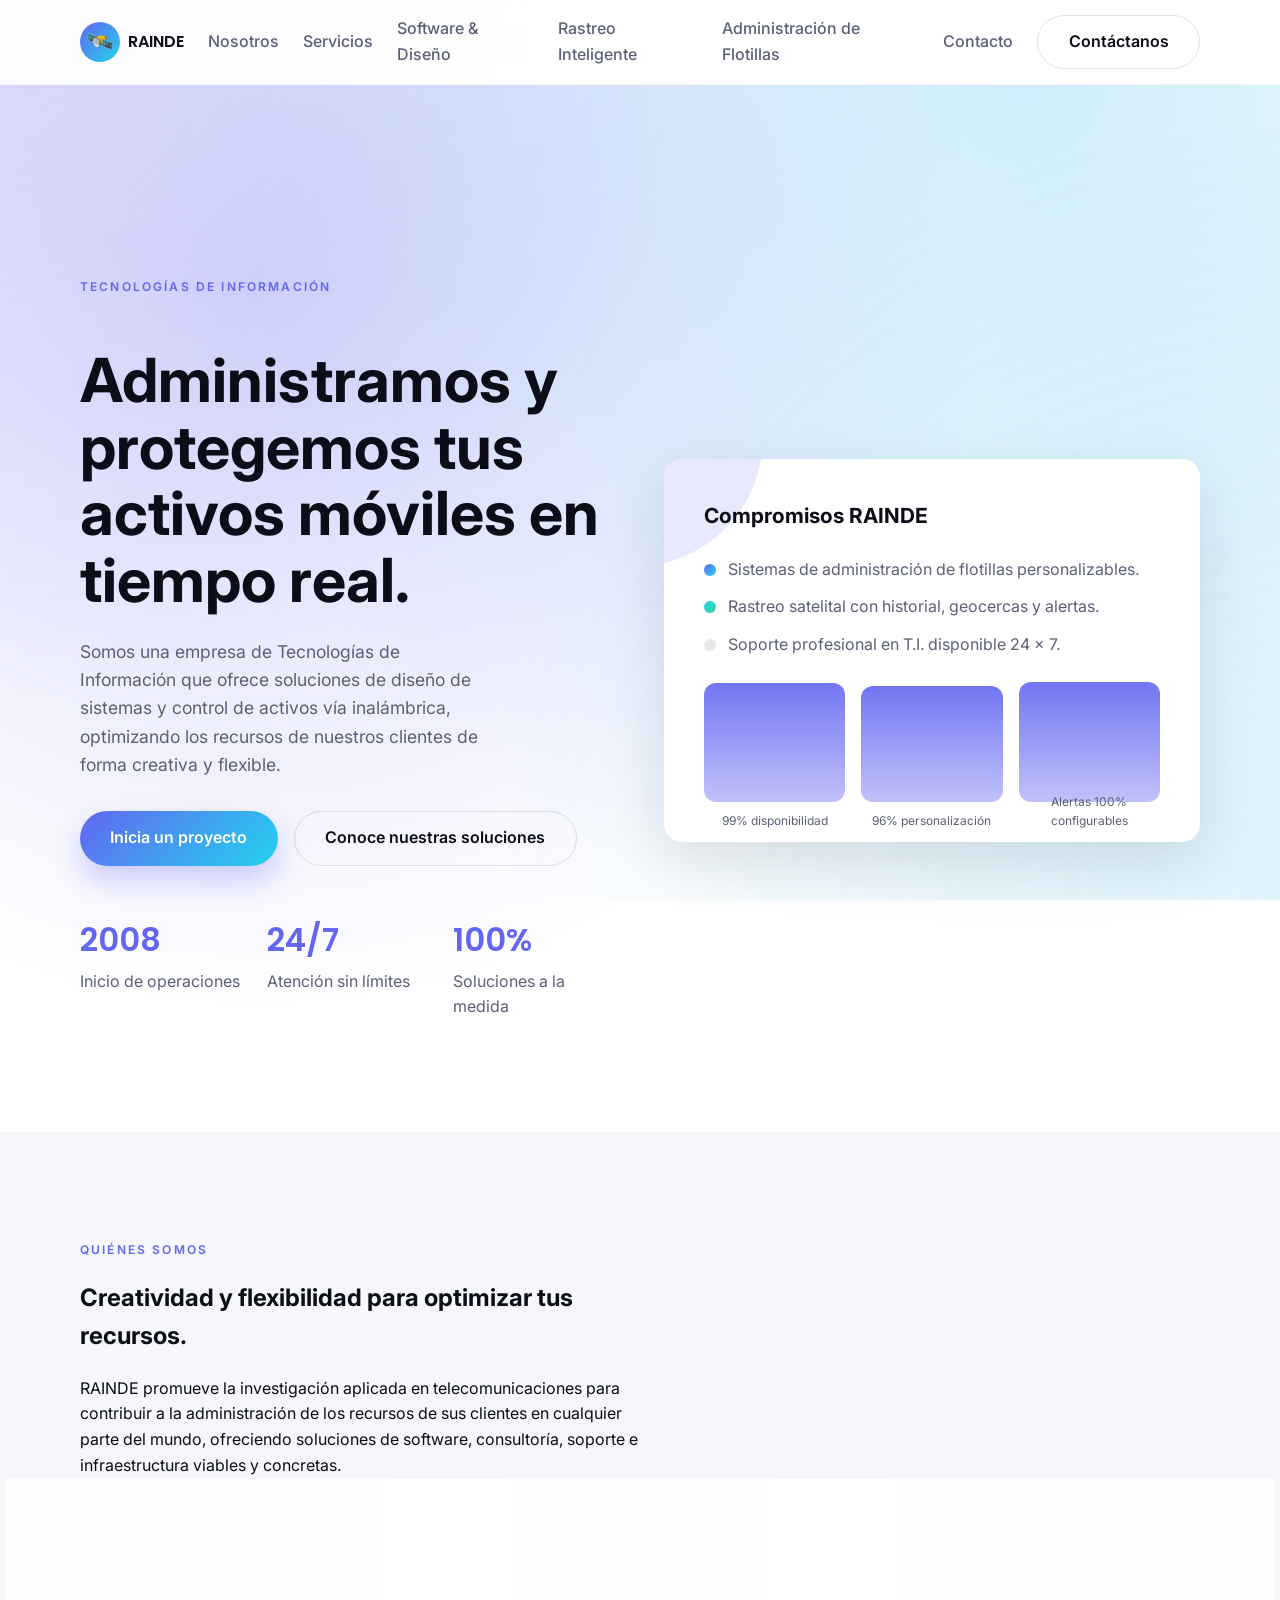
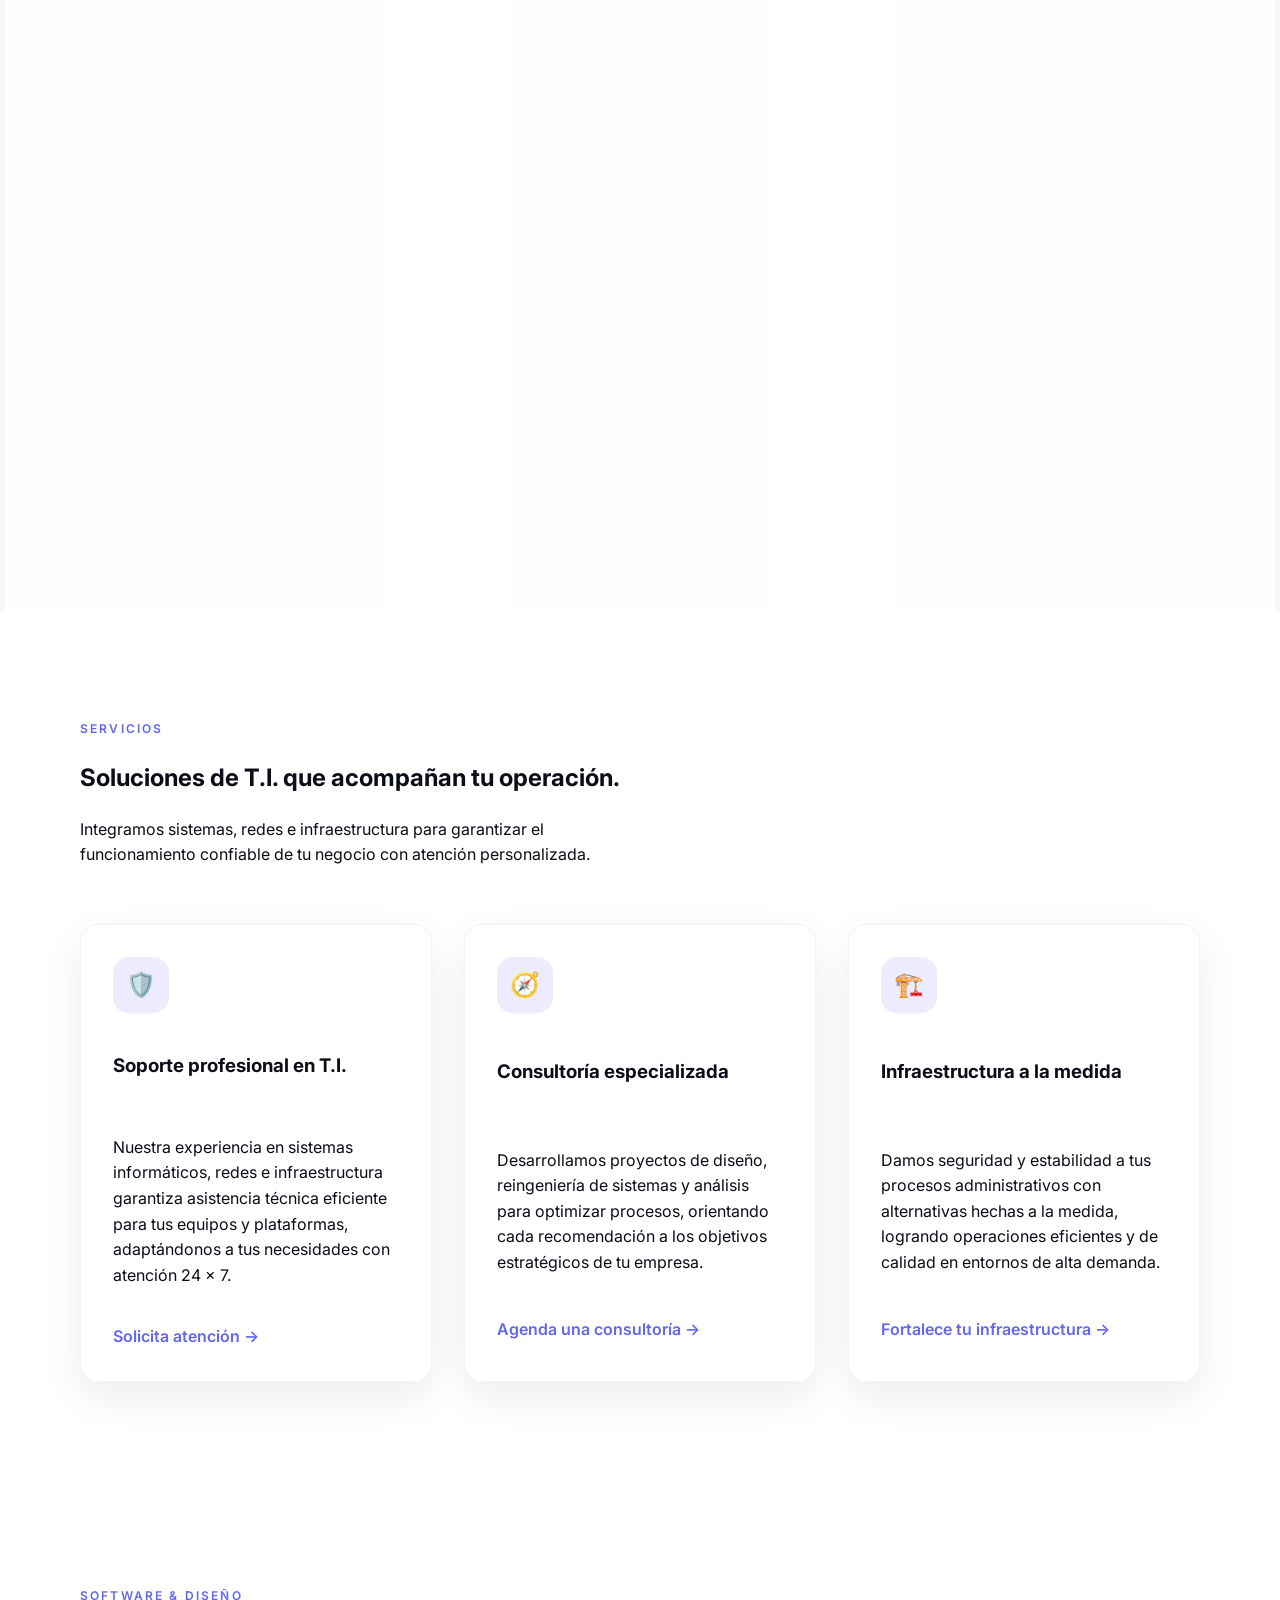
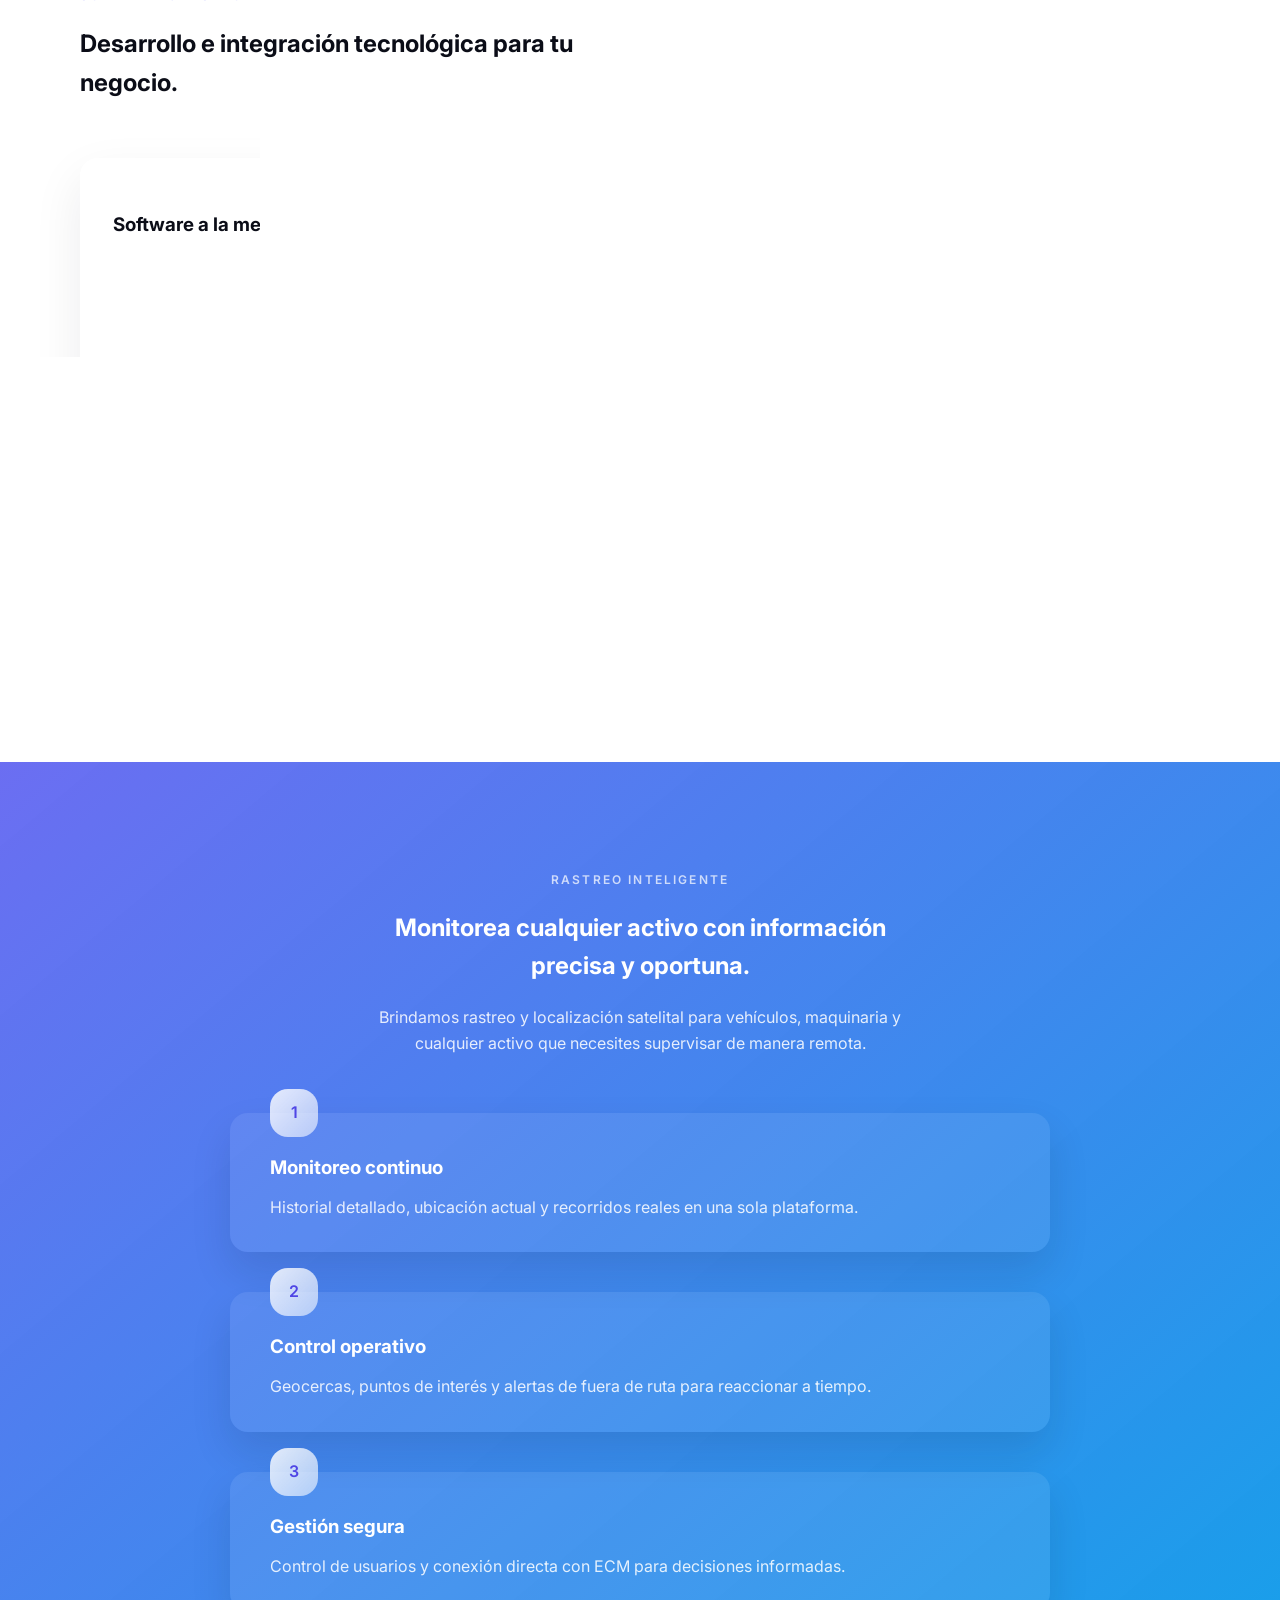
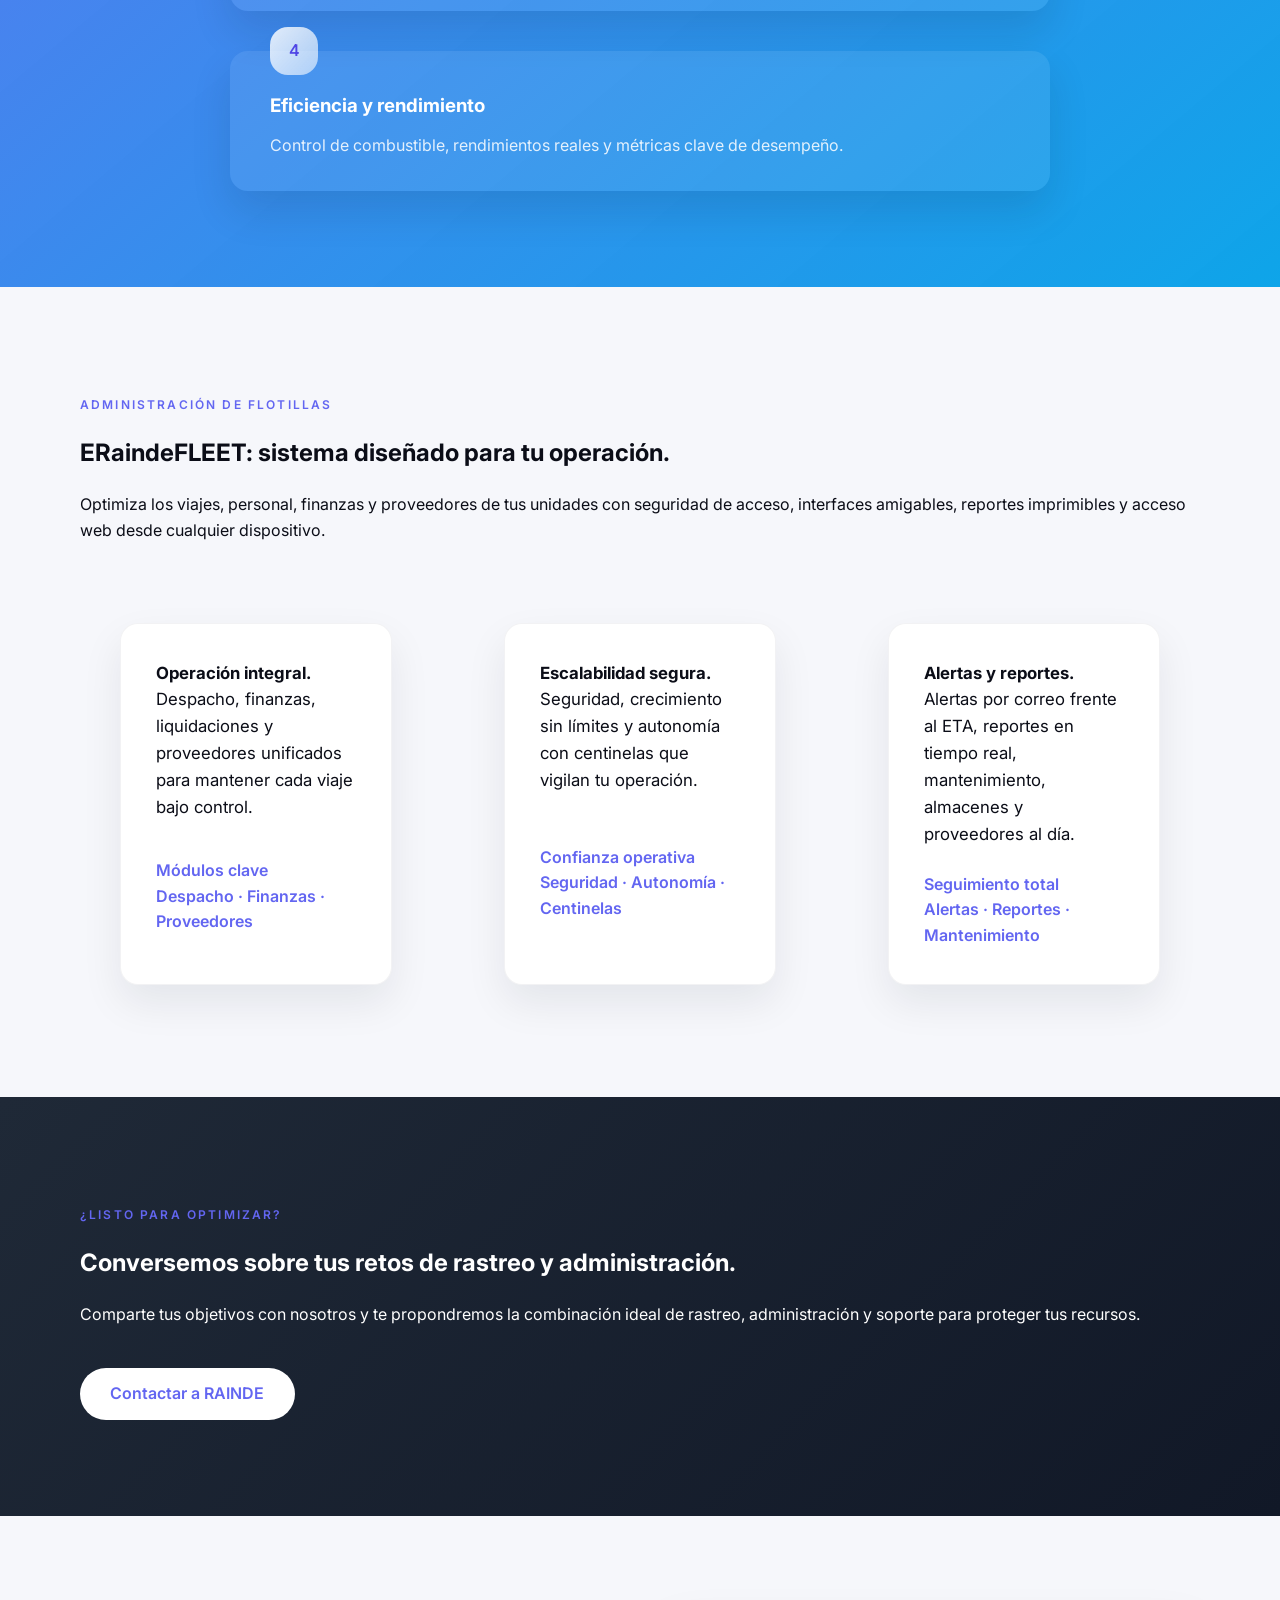
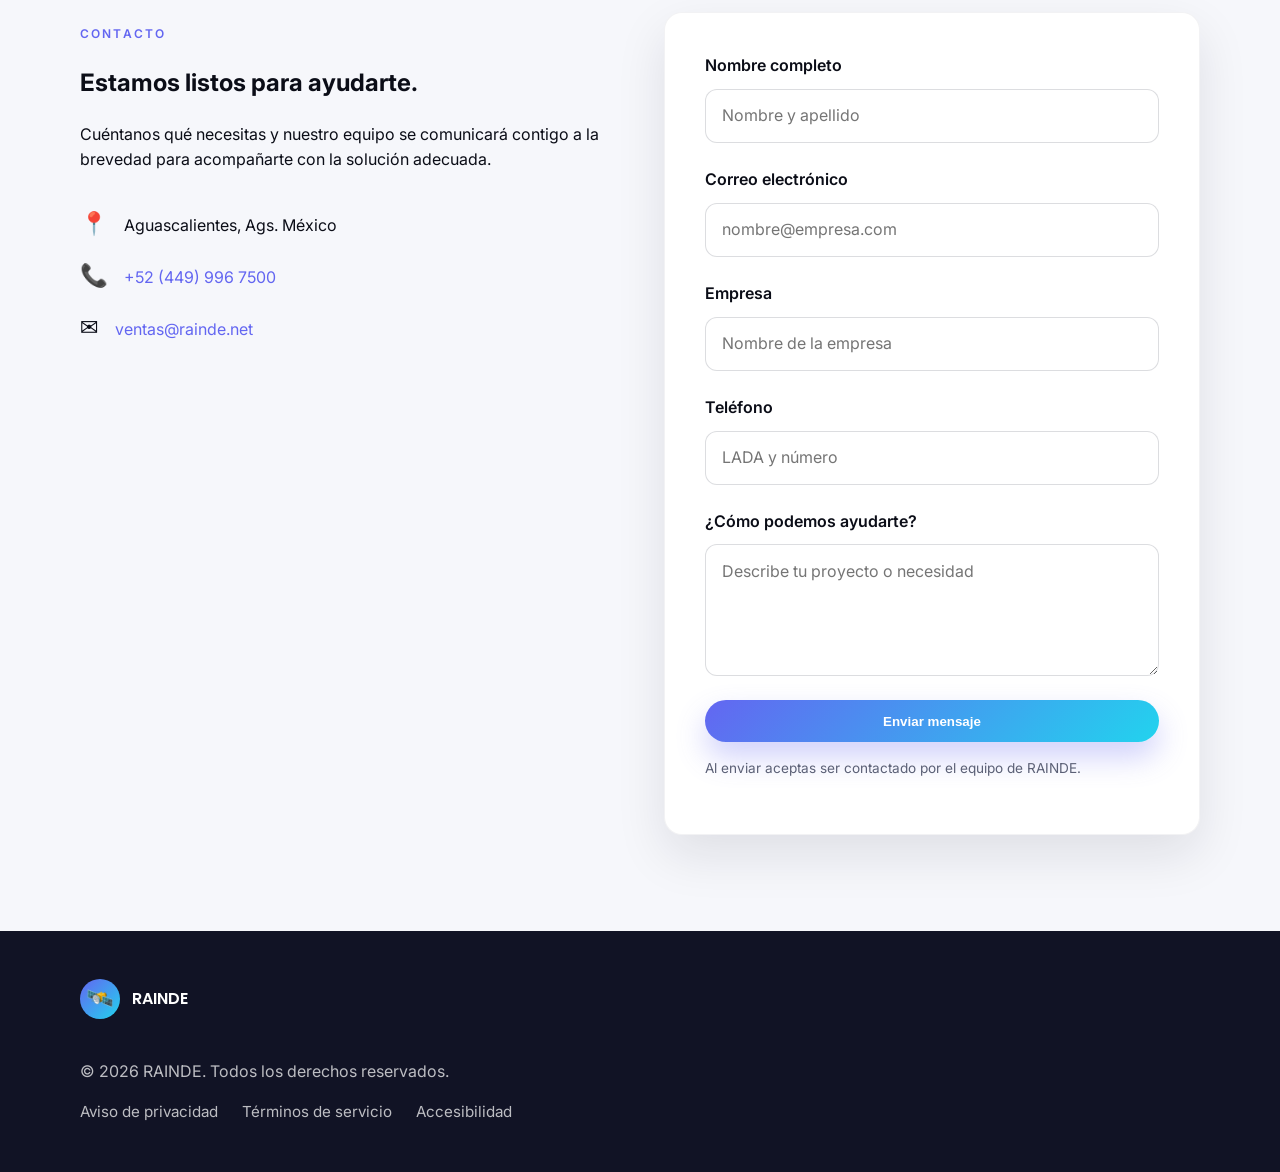
==== commit 2852822d: "Actualiza contenido del sitio con información de RAINDE" ====
--- a/index.html
+++ b/index.html
@@ -1,14 +1,14 @@
 <!DOCTYPE html>
-<html lang="en">
+<html lang="es">
   <head>
     <meta charset="UTF-8" />
     <meta http-equiv="X-UA-Compatible" content="IE=edge" />
     <meta name="viewport" content="width=device-width, initial-scale=1.0" />
     <meta
       name="description"
-      content="NovaTech Solutions crafts digital strategies, products, and cloud platforms that empower modern organizations to operate with confidence."
+      content="RAINDE ofrece sistemas de administración de flotillas, rastreo satelital e integración tecnológica con soporte 24/7 desde Aguascalientes, México."
     />
-    <title>NovaTech Solutions</title>
+    <title>RAINDE | Sistemas de Administración de Flotillas y Rastreo Satelital</title>
     <link rel="preconnect" href="https://fonts.googleapis.com" />
     <link rel="preconnect" href="https://fonts.gstatic.com" crossorigin />
     <link
@@ -20,21 +20,23 @@
   <body>
     <header class="header">
       <div class="container header__inner">
-        <a href="#" class="brand" aria-label="NovaTech Solutions home">
-          <span class="brand__icon">⚡</span>
-          <span class="brand__name">NovaTech Solutions</span>
+        <a href="#" class="brand" aria-label="RAINDE inicio">
+          <span class="brand__icon">🛰️</span>
+          <span class="brand__name">RAINDE</span>
         </a>
         <button class="nav-toggle" aria-expanded="false" aria-controls="nav-menu">
           <span class="nav-toggle__bar"></span>
-          <span class="sr-only">Toggle navigation</span>
+          <span class="sr-only">Abrir menú</span>
         </button>
-        <nav id="nav-menu" class="nav" aria-label="Primary navigation">
-          <a class="nav__link" href="#services">Services</a>
-          <a class="nav__link" href="#solutions">Solutions</a>
-          <a class="nav__link" href="#process">Process</a>
-          <a class="nav__link" href="#contact">Contact</a>
+        <nav id="nav-menu" class="nav" aria-label="Navegación principal">
+          <a class="nav__link" href="#nosotros">Nosotros</a>
+          <a class="nav__link" href="#servicios">Servicios</a>
+          <a class="nav__link" href="#software">Software &amp; Diseño</a>
+          <a class="nav__link" href="#rastreo">Rastreo Inteligente</a>
+          <a class="nav__link" href="#flotillas">Administración de Flotillas</a>
+          <a class="nav__link" href="#contacto">Contacto</a>
         </nav>
-        <a class="btn btn--ghost" href="#contact">Let's Talk</a>
+        <a class="btn btn--ghost" href="#contacto">Contáctanos</a>
       </div>
     </header>
 
@@ -42,53 +44,51 @@
       <section class="hero">
         <div class="container hero__inner">
           <div class="hero__content">
-            <p class="eyebrow">Digital innovation, tangible results</p>
-            <h1>Empowering ambitious teams with intelligent digital platforms.</h1>
+            <p class="eyebrow">Tecnologías de Información</p>
+            <h1>Administramos y protegemos tus activos móviles en tiempo real.</h1>
             <p class="lead">
-              We design, build, and scale technology ecosystems that help modern
-              businesses operate with precision and deliver unforgettable customer
-              experiences.
+              Somos una empresa de Tecnologías de Información que ofrece soluciones de diseño de sistemas y control de activos vía inalámbrica, optimizando los recursos de nuestros clientes de forma creativa y flexible.
             </p>
             <div class="hero__actions">
-              <a class="btn" href="#contact">Start a Project</a>
-              <a class="btn btn--ghost" href="#solutions">Our Work</a>
+              <a class="btn" href="#contacto">Inicia un proyecto</a>
+              <a class="btn btn--ghost" href="#servicios">Conoce nuestras soluciones</a>
             </div>
             <dl class="metrics">
               <div class="metrics__item">
-                <dt>+120</dt>
-                <dd>Successful launches</dd>
-              </div>
-              <div class="metrics__item">
-                <dt>98%</dt>
-                <dd>Client satisfaction</dd>
+                <dt>2008</dt>
+                <dd>Inicio de operaciones</dd>
               </div>
               <div class="metrics__item">
                 <dt>24/7</dt>
-                <dd>Strategic support</dd>
+                <dd>Atención sin límites</dd>
+              </div>
+              <div class="metrics__item">
+                <dt>100%</dt>
+                <dd>Soluciones a la medida</dd>
               </div>
             </dl>
           </div>
           <div class="hero__visual">
             <div class="hero__card">
-              <h2>Transformation Roadmap</h2>
+              <h2>Compromisos RAINDE</h2>
               <ul>
                 <li>
                   <span class="dot dot--primary"></span>
-                  <span>Experience design workshops</span>
+                  <span>Sistemas de administración de flotillas personalizables.</span>
                 </li>
                 <li>
                   <span class="dot dot--secondary"></span>
-                  <span>Cloud-native implementation</span>
+                  <span>Rastreo satelital con historial, geocercas y alertas.</span>
                 </li>
                 <li>
                   <span class="dot"></span>
-                  <span>Real-time analytics insights</span>
+                  <span>Soporte profesional en T.I. disponible 24 x 7.</span>
                 </li>
               </ul>
               <div class="hero__chart">
-                <div class="hero__chart-bar" style="--value: 82%" data-label="82%"></div>
-                <div class="hero__chart-bar" style="--value: 64%" data-label="64%"></div>
-                <div class="hero__chart-bar" style="--value: 94%" data-label="94%"></div>
+                <div class="hero__chart-bar" style="--value: 99%" data-label="99% disponibilidad"></div>
+                <div class="hero__chart-bar" style="--value: 96%" data-label="96% personalización"></div>
+                <div class="hero__chart-bar" style="--value: 100%" data-label="Alertas 100% configurables"></div>
               </div>
             </div>
           </div>
@@ -96,177 +96,180 @@
         <div class="hero__background" aria-hidden="true"></div>
       </section>
 
-      <section id="services" class="section section--light">
+      <section id="nosotros" class="section section--light">
         <div class="container">
           <div class="section__header reveal">
-            <p class="eyebrow">What we do</p>
-            <h2>Full-spectrum services to guide your digital evolution.</h2>
-            <p>
-              From strategy to scale, we combine design thinking, technical rigor,
-              and data-driven decisions to build future-ready organizations.
+            <p class="eyebrow">Quiénes somos</p>
+            <h2>Creatividad y flexibilidad para optimizar tus recursos.</h2>
+            <p>
+              RAINDE promueve la investigación aplicada en telecomunicaciones para contribuir a la administración de los recursos de sus clientes en cualquier parte del mundo, ofreciendo soluciones de software, consultoría, soporte e infraestructura viables y concretas.
+            </p>
+          </div>
+          <div class="grid grid--solutions">
+            <article class="solution reveal">
+              <h3>¿Por qué elegir RAINDE?</h3>
+              <p>
+                Ofrecemos soluciones tecnológicas alineadas con las necesidades de tu negocio, acompañándote con sistemas hechos a la medida que integran procesos administrativos, rastreo y control de activos móviles.
+              </p>
+            </article>
+            <article class="solution reveal">
+              <h3>Misión</h3>
+              <p>
+                Proporcionar sistemas de administración y control de activos en tiempo real que brinden una solución integral a nuestros clientes, contribuyendo a proteger sus valores y recursos desde cualquier parte del mundo.
+              </p>
+              <p>
+                <strong>Política de calidad:</strong> asegurar la disponibilidad de nuestro servicio en cualquier lugar donde se encuentre nuestro cliente con una conexión a Internet.
+              </p>
+            </article>
+            <article class="solution reveal">
+              <h3>Visión y valores</h3>
+              <p>
+                Respondemos con respeto, responsabilidad, creatividad, tolerancia e integridad para generar relaciones confiables y resultados sostenibles.
+              </p>
+              <ul>
+                <li>Servicio: atención a cada requerimiento cuando se necesite.</li>
+                <li>Respeto: creemos en la diversidad que enriquece a la sociedad.</li>
+                <li>Responsabilidad: cumplimos compromisos con entusiasmo.</li>
+                <li>Creatividad e innovación continua para romper paradigmas.</li>
+                <li>Tolerancia e integridad en cada relación de trabajo.</li>
+              </ul>
+            </article>
+          </div>
+        </div>
+      </section>
+
+      <section id="servicios" class="section">
+        <div class="container">
+          <div class="section__header reveal">
+            <p class="eyebrow">Servicios</p>
+            <h2>Soluciones de T.I. que acompañan tu operación.</h2>
+            <p>
+              Integramos sistemas, redes e infraestructura para garantizar el funcionamiento confiable de tu negocio con atención personalizada.
             </p>
           </div>
           <div class="grid grid--services">
             <article class="card reveal">
-              <div class="card__icon">🎯</div>
-              <h3>Digital Strategy</h3>
-              <p>
-                Define a shared vision, align leadership, and implement scalable
-                roadmaps that unlock new growth opportunities.
-              </p>
-              <a class="link" href="#contact">Schedule a discovery call →</a>
+              <div class="card__icon">🛡️</div>
+              <h3>Soporte profesional en T.I.</h3>
+              <p>
+                Nuestra experiencia en sistemas informáticos, redes e infraestructura garantiza asistencia técnica eficiente para tus equipos y plataformas, adaptándonos a tus necesidades con atención 24 x 7.
+              </p>
+              <a class="link" href="#contacto">Solicita atención →</a>
             </article>
             <article class="card reveal">
-              <div class="card__icon">🛠️</div>
-              <h3>Product Engineering</h3>
-              <p>
-                Craft reliable products using modular architecture, robust QA,
-                and continuous delivery practices.
-              </p>
-              <a class="link" href="#contact">See how we build →</a>
+              <div class="card__icon">🧭</div>
+              <h3>Consultoría especializada</h3>
+              <p>
+                Desarrollamos proyectos de diseño, reingeniería de sistemas y análisis para optimizar procesos, orientando cada recomendación a los objetivos estratégicos de tu empresa.
+              </p>
+              <a class="link" href="#contacto">Agenda una consultoría →</a>
             </article>
             <article class="card reveal">
-              <div class="card__icon">🔐</div>
-              <h3>Cybersecurity & Compliance</h3>
-              <p>
-                Safeguard your operations with proactive monitoring, governance,
-                and secure-by-design development.
-              </p>
-              <a class="link" href="#contact">Talk to an expert →</a>
-            </article>
-          </div>
-        </div>
-      </section>
-
-      <section id="solutions" class="section">
+              <div class="card__icon">🏗️</div>
+              <h3>Infraestructura a la medida</h3>
+              <p>
+                Damos seguridad y estabilidad a tus procesos administrativos con alternativas hechas a la medida, logrando operaciones eficientes y de calidad en entornos de alta demanda.
+              </p>
+              <a class="link" href="#contacto">Fortalece tu infraestructura →</a>
+            </article>
+          </div>
+        </div>
+      </section>
+
+      <section id="software" class="section">
         <div class="container">
           <div class="section__header reveal">
-            <p class="eyebrow">Tailored outcomes</p>
-            <h2>Solutions curated for high-impact industries.</h2>
+            <p class="eyebrow">Software &amp; Diseño</p>
+            <h2>Desarrollo e integración tecnológica para tu negocio.</h2>
           </div>
           <div class="grid grid--solutions">
             <article class="solution reveal">
-              <h3>Intelligent Operations</h3>
-              <p>
-                Integrate IoT telemetry, AI-powered automation, and predictive
-                analytics to unlock smarter logistics and operations.
-              </p>
-              <ul>
-                <li>Fleet optimization dashboards</li>
-                <li>Predictive maintenance models</li>
-                <li>Real-time performance monitoring</li>
-              </ul>
-            </article>
-            <article class="solution reveal">
-              <h3>Customer Experience Platforms</h3>
-              <p>
-                Orchestrate cohesive journeys with unified data, personalized
-                touchpoints, and adaptive service flows.
-              </p>
-              <ul>
-                <li>Unified service portals</li>
-                <li>AI-assisted support centers</li>
-                <li>Insight-driven marketing automation</li>
-              </ul>
-            </article>
-            <article class="solution reveal">
-              <h3>Enterprise Cloud Modernization</h3>
-              <p>
-                Re-architect legacy systems with secure, resilient, and compliant
-                cloud infrastructures designed for scale.
-              </p>
-              <ul>
-                <li>Cloud migration accelerators</li>
-                <li>Zero-trust security frameworks</li>
-                <li>Continuous optimization programs</li>
-              </ul>
-            </article>
-          </div>
-        </div>
-      </section>
-
-      <section id="process" class="section section--accent">
+              <h3>Software a la medida</h3>
+              <p>
+                Creamos sistemas que ayudan a optimizar los procesos de tu empresa para que la tecnología se adapte a tu operación y no al revés.
+              </p>
+            </article>
+            <article class="solution reveal">
+              <h3>Integración de sistemas</h3>
+              <p>
+                Disminuimos errores conectando tus plataformas para que la información se capture una sola vez y se actualice automáticamente en los demás sistemas.
+              </p>
+            </article>
+            <article class="solution reveal">
+              <h3>Presencia web corporativa</h3>
+              <p><strong>Paquete Mi Empresa:</strong> publicación por un año, dominio, siete módulos informativos y correo empresarial.</p>
+              <p><strong>Paquete Mi Negocio Web:</strong> incluye correos empresariales y versión móvil.</p>
+              <p><strong>Arma tu paquete:</strong> cotiza módulos, galerías, formularios y administración según tus necesidades.</p>
+            </article>
+          </div>
+        </div>
+      </section>
+
+      <section id="rastreo" class="section section--accent">
         <div class="container">
           <div class="section__header section__header--center reveal">
-            <p class="eyebrow">How we partner</p>
-            <h2>Designed to accelerate, built to last.</h2>
-            <p>
-              Our framework blends strategic consulting with delivery excellence to
-              ensure every initiative creates long-term value.
+            <p class="eyebrow">Rastreo Inteligente</p>
+            <h2>Monitorea cualquier activo con información precisa y oportuna.</h2>
+            <p>
+              Brindamos rastreo y localización satelital para vehículos, maquinaria y cualquier activo que necesites supervisar de manera remota.
             </p>
           </div>
           <ol class="process reveal">
             <li>
-              <h3>Discover & Align</h3>
-              <p>
-                Deep-dive workshops uncover opportunities and clarify success
-                metrics aligned with your stakeholders.
-              </p>
+              <h3>Monitoreo continuo</h3>
+              <p>Historial detallado, ubicación actual y recorridos reales en una sola plataforma.</p>
             </li>
             <li>
-              <h3>Design & Prototype</h3>
-              <p>
-                We develop experience blueprints and validate concepts quickly to
-                move forward with confidence.
-              </p>
+              <h3>Control operativo</h3>
+              <p>Geocercas, puntos de interés y alertas de fuera de ruta para reaccionar a tiempo.</p>
             </li>
             <li>
-              <h3>Build & Launch</h3>
-              <p>
-                Cross-functional teams deliver secure, scalable solutions using
-                agile methodologies and automated testing.
-              </p>
+              <h3>Gestión segura</h3>
+              <p>Control de usuarios y conexión directa con ECM para decisiones informadas.</p>
             </li>
             <li>
-              <h3>Optimize & Scale</h3>
-              <p>
-                Continuous improvement programs keep your products relevant and
-                high-performing long after launch.
-              </p>
+              <h3>Eficiencia y rendimiento</h3>
+              <p>Control de combustible, rendimientos reales y métricas clave de desempeño.</p>
             </li>
           </ol>
         </div>
       </section>
 
-      <section class="section section--light">
+      <section id="flotillas" class="section section--light">
         <div class="container testimonials">
           <div class="testimonials__intro reveal">
-            <p class="eyebrow">Testimonials</p>
-            <h2>Trusted by ambitious leaders.</h2>
-            <p>
-              Teams around the world rely on NovaTech Solutions to deliver
-              critical initiatives with clarity and momentum.
+            <p class="eyebrow">Administración de flotillas</p>
+            <h2>ERaindeFLEET: sistema diseñado para tu operación.</h2>
+            <p>
+              Optimiza los viajes, personal, finanzas y proveedores de tus unidades con seguridad de acceso, interfaces amigables, reportes imprimibles y acceso web desde cualquier dispositivo.
             </p>
           </div>
           <div class="testimonials__grid">
             <figure class="testimonial reveal">
               <blockquote>
-                “NovaTech guided our entire digital transformation and launched a
-                customer platform that outperformed expectations within months.”
+                <strong>Operación integral.</strong> Despacho, finanzas, liquidaciones y proveedores unificados para mantener cada viaje bajo control.
               </blockquote>
               <figcaption>
-                <span>María Duarte</span>
-                <span>COO, TransitFlow</span>
+                <span>Módulos clave</span>
+                <span>Despacho · Finanzas · Proveedores</span>
               </figcaption>
             </figure>
             <figure class="testimonial reveal">
               <blockquote>
-                “Their engineering rigor and security-first mindset helped us
-                modernize legacy systems without compromising compliance.”
+                <strong>Escalabilidad segura.</strong> Seguridad, crecimiento sin límites y autonomía con centinelas que vigilan tu operación.
               </blockquote>
               <figcaption>
-                <span>Andre Miller</span>
-                <span>CTO, Sentinel Health</span>
+                <span>Confianza operativa</span>
+                <span>Seguridad · Autonomía · Centinelas</span>
               </figcaption>
             </figure>
             <figure class="testimonial reveal">
               <blockquote>
-                “We now iterate faster than ever thanks to the automation playbook
-                NovaTech delivered for our global teams.”
+                <strong>Alertas y reportes.</strong> Alertas por correo frente al ETA, reportes en tiempo real, mantenimiento, almacenes y proveedores al día.
               </blockquote>
               <figcaption>
-                <span>Sofia Calderón</span>
-                <span>VP Product, Horizon Logistics</span>
+                <span>Seguimiento total</span>
+                <span>Alertas · Reportes · Mantenimiento</span>
               </figcaption>
             </figure>
           </div>
@@ -276,62 +279,63 @@
       <section class="section cta">
         <div class="container cta__inner reveal">
           <div>
-            <p class="eyebrow">Ready to move forward?</p>
-            <h2>Let’s build the next evolution of your business.</h2>
-            <p>
-              Share your ambitions with us and we’ll assemble the right experts to
-              deliver measurable impact.
-            </p>
-          </div>
-          <a class="btn btn--light" href="#contact">Book a consultation</a>
-        </div>
-      </section>
-
-      <section id="contact" class="section section--light contact">
+            <p class="eyebrow">¿Listo para optimizar?</p>
+            <h2>Conversemos sobre tus retos de rastreo y administración.</h2>
+            <p>
+              Comparte tus objetivos con nosotros y te propondremos la combinación ideal de rastreo, administración y soporte para proteger tus recursos.
+            </p>
+          </div>
+          <a class="btn btn--light" href="#contacto">Contactar a RAINDE</a>
+        </div>
+      </section>
+
+      <section id="contacto" class="section section--light contact">
         <div class="container contact__inner">
           <div class="contact__info reveal">
-            <p class="eyebrow">Contact</p>
-            <h2>We’re here to co-create what’s next.</h2>
-            <p>
-              Tell us a little about your challenge and our consultants will reach
-              out within one business day.
+            <p class="eyebrow">Contacto</p>
+            <h2>Estamos listos para ayudarte.</h2>
+            <p>
+              Cuéntanos qué necesitas y nuestro equipo se comunicará contigo a la brevedad para acompañarte con la solución adecuada.
             </p>
             <ul class="contact__details">
               <li>
                 <span class="contact__icon">📍</span>
-                <span>1200 Innovation Drive, Suite 502, Austin, TX</span>
+                <span>Aguascalientes, Ags. México</span>
               </li>
               <li>
                 <span class="contact__icon">📞</span>
-                <a href="tel:+18001234567">+1 (800) 123-4567</a>
+                <a href="tel:+524499967500">+52 (449) 996 7500</a>
               </li>
               <li>
                 <span class="contact__icon">✉️</span>
-                <a href="mailto:hello@novatech.com">hello@novatech.com</a>
+                <a href="mailto:ventas@rainde.net">ventas@rainde.net</a>
               </li>
             </ul>
           </div>
           <form class="contact__form reveal" action="#" method="post">
             <div class="field">
-              <label for="name">Full name</label>
-              <input id="name" name="name" type="text" required placeholder="Jane Doe" />
-            </div>
-            <div class="field">
-              <label for="email">Work email</label>
-              <input id="email" name="email" type="email" required placeholder="name@company.com" />
-            </div>
-            <div class="field">
-              <label for="company">Company</label>
-              <input id="company" name="company" type="text" placeholder="Company name" />
-            </div>
-            <div class="field">
-              <label for="message">How can we help?</label>
-              <textarea id="message" name="message" rows="4" required placeholder="Tell us about your project"></textarea>
-            </div>
-            <button class="btn" type="submit">Send message</button>
+              <label for="name">Nombre completo</label>
+              <input id="name" name="name" type="text" required placeholder="Nombre y apellido" />
+            </div>
+            <div class="field">
+              <label for="email">Correo electrónico</label>
+              <input id="email" name="email" type="email" required placeholder="nombre@empresa.com" />
+            </div>
+            <div class="field">
+              <label for="company">Empresa</label>
+              <input id="company" name="company" type="text" placeholder="Nombre de la empresa" />
+            </div>
+            <div class="field">
+              <label for="phone">Teléfono</label>
+              <input id="phone" name="phone" type="tel" placeholder="LADA y número" />
+            </div>
+            <div class="field">
+              <label for="message">¿Cómo podemos ayudarte?</label>
+              <textarea id="message" name="message" rows="4" required placeholder="Describe tu proyecto o necesidad"></textarea>
+            </div>
+            <button class="btn" type="submit">Enviar mensaje</button>
             <p class="form__note">
-              By submitting this form you agree to our privacy policy and consent
-              to receive communications from NovaTech Solutions.
+              Al enviar aceptas ser contactado por el equipo de RAINDE.
             </p>
           </form>
         </div>
@@ -341,15 +345,15 @@
     <footer class="footer">
       <div class="container footer__inner">
         <div class="footer__brand">
-          <span class="brand__icon">⚡</span>
-          <span class="brand__name">NovaTech Solutions</span>
+          <span class="brand__icon">🛰️</span>
+          <span class="brand__name">RAINDE</span>
         </div>
         <div class="footer__meta">
-          <p>© <span id="year"></span> NovaTech Solutions. All rights reserved.</p>
+          <p>© <span id="year"></span> RAINDE. Todos los derechos reservados.</p>
           <div class="footer__links">
-            <a href="#">Privacy policy</a>
-            <a href="#">Terms of service</a>
-            <a href="#">Accessibility</a>
+            <a href="#">Aviso de privacidad</a>
+            <a href="#">Términos de servicio</a>
+            <a href="#">Accesibilidad</a>
           </div>
         </div>
       </div>
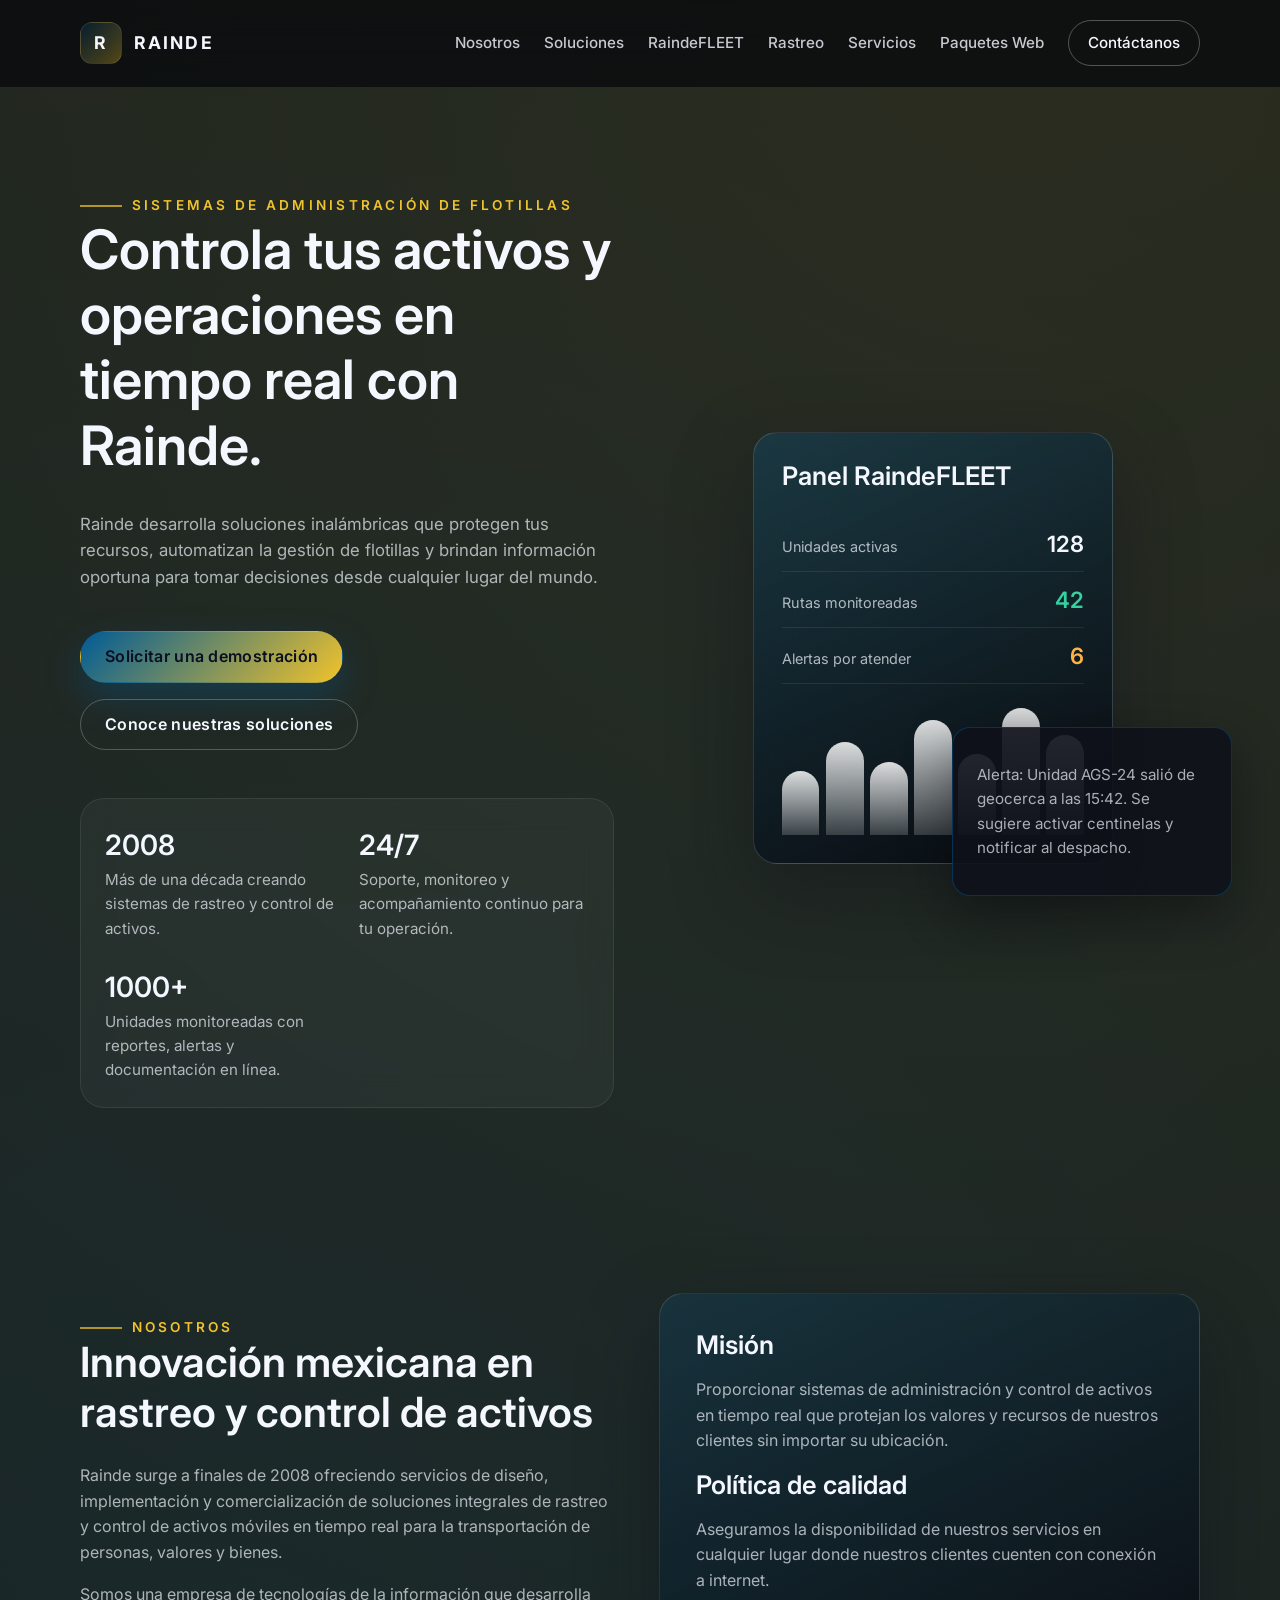
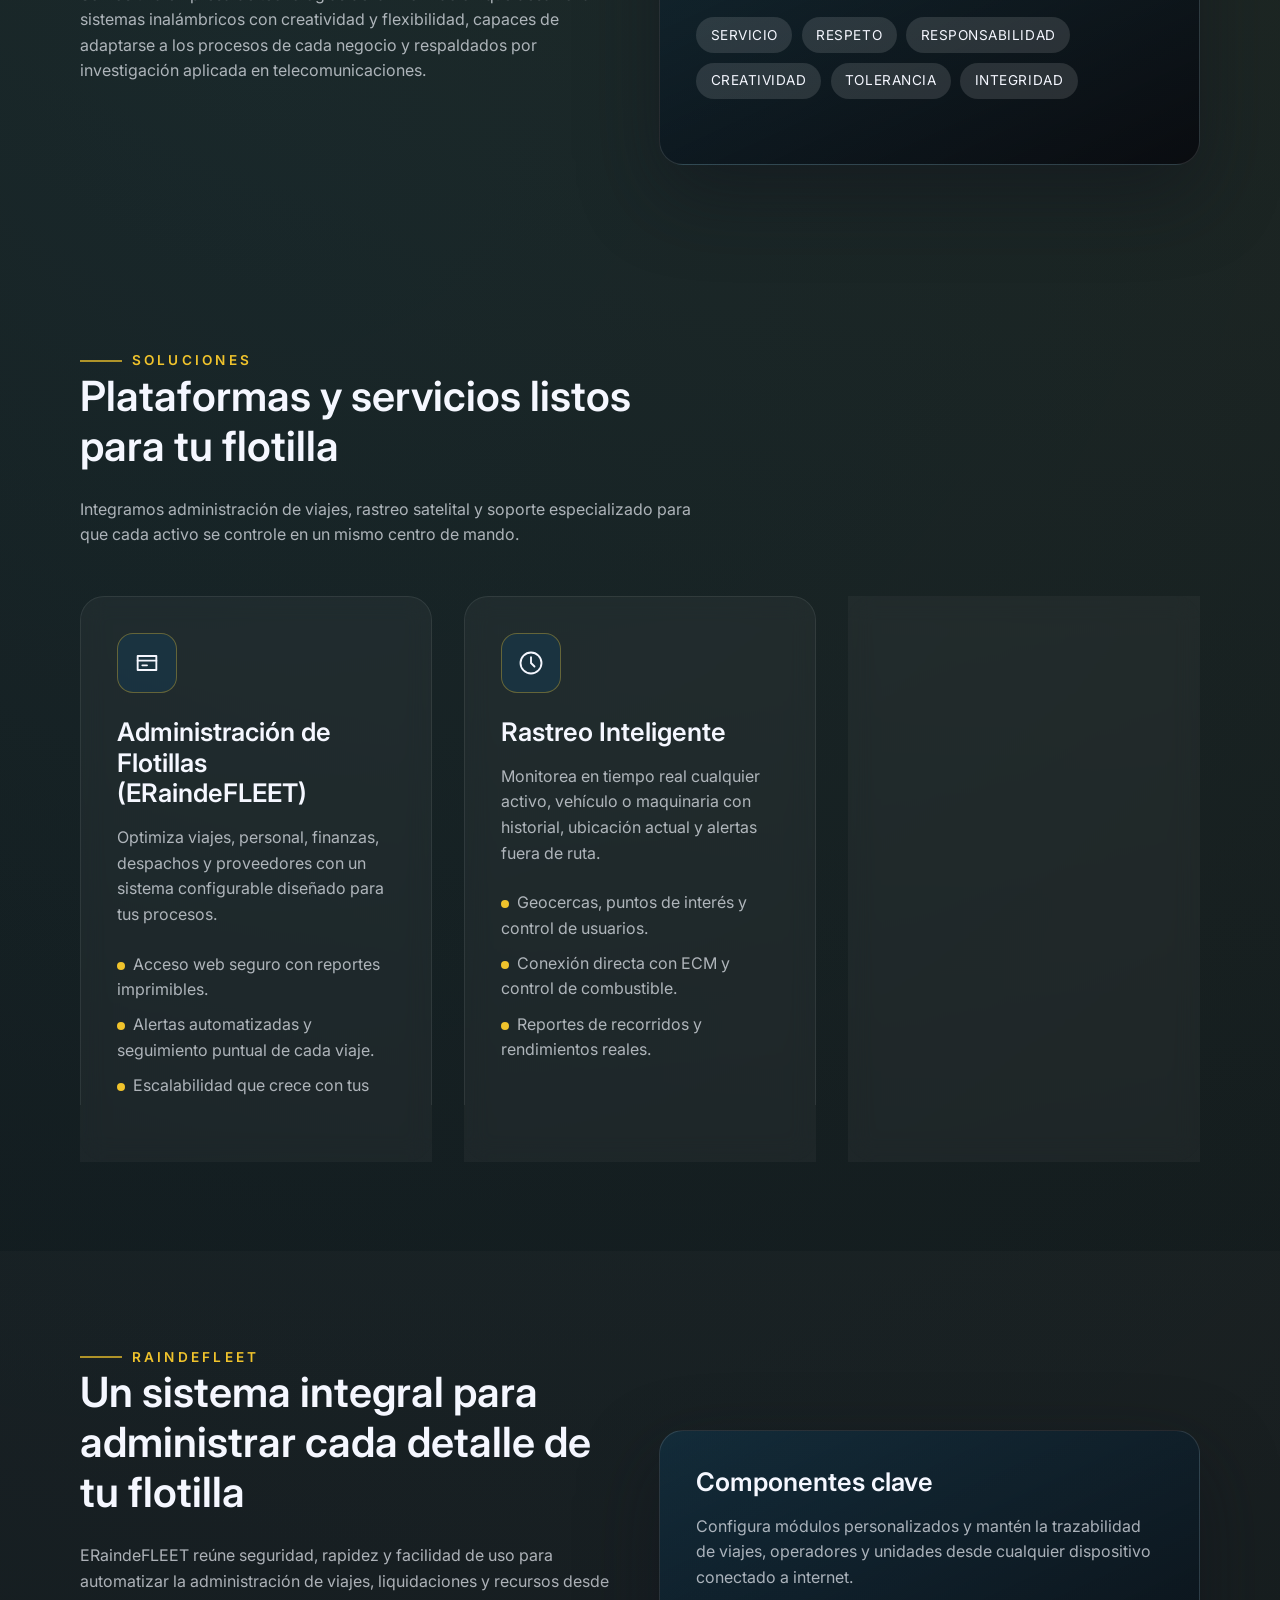
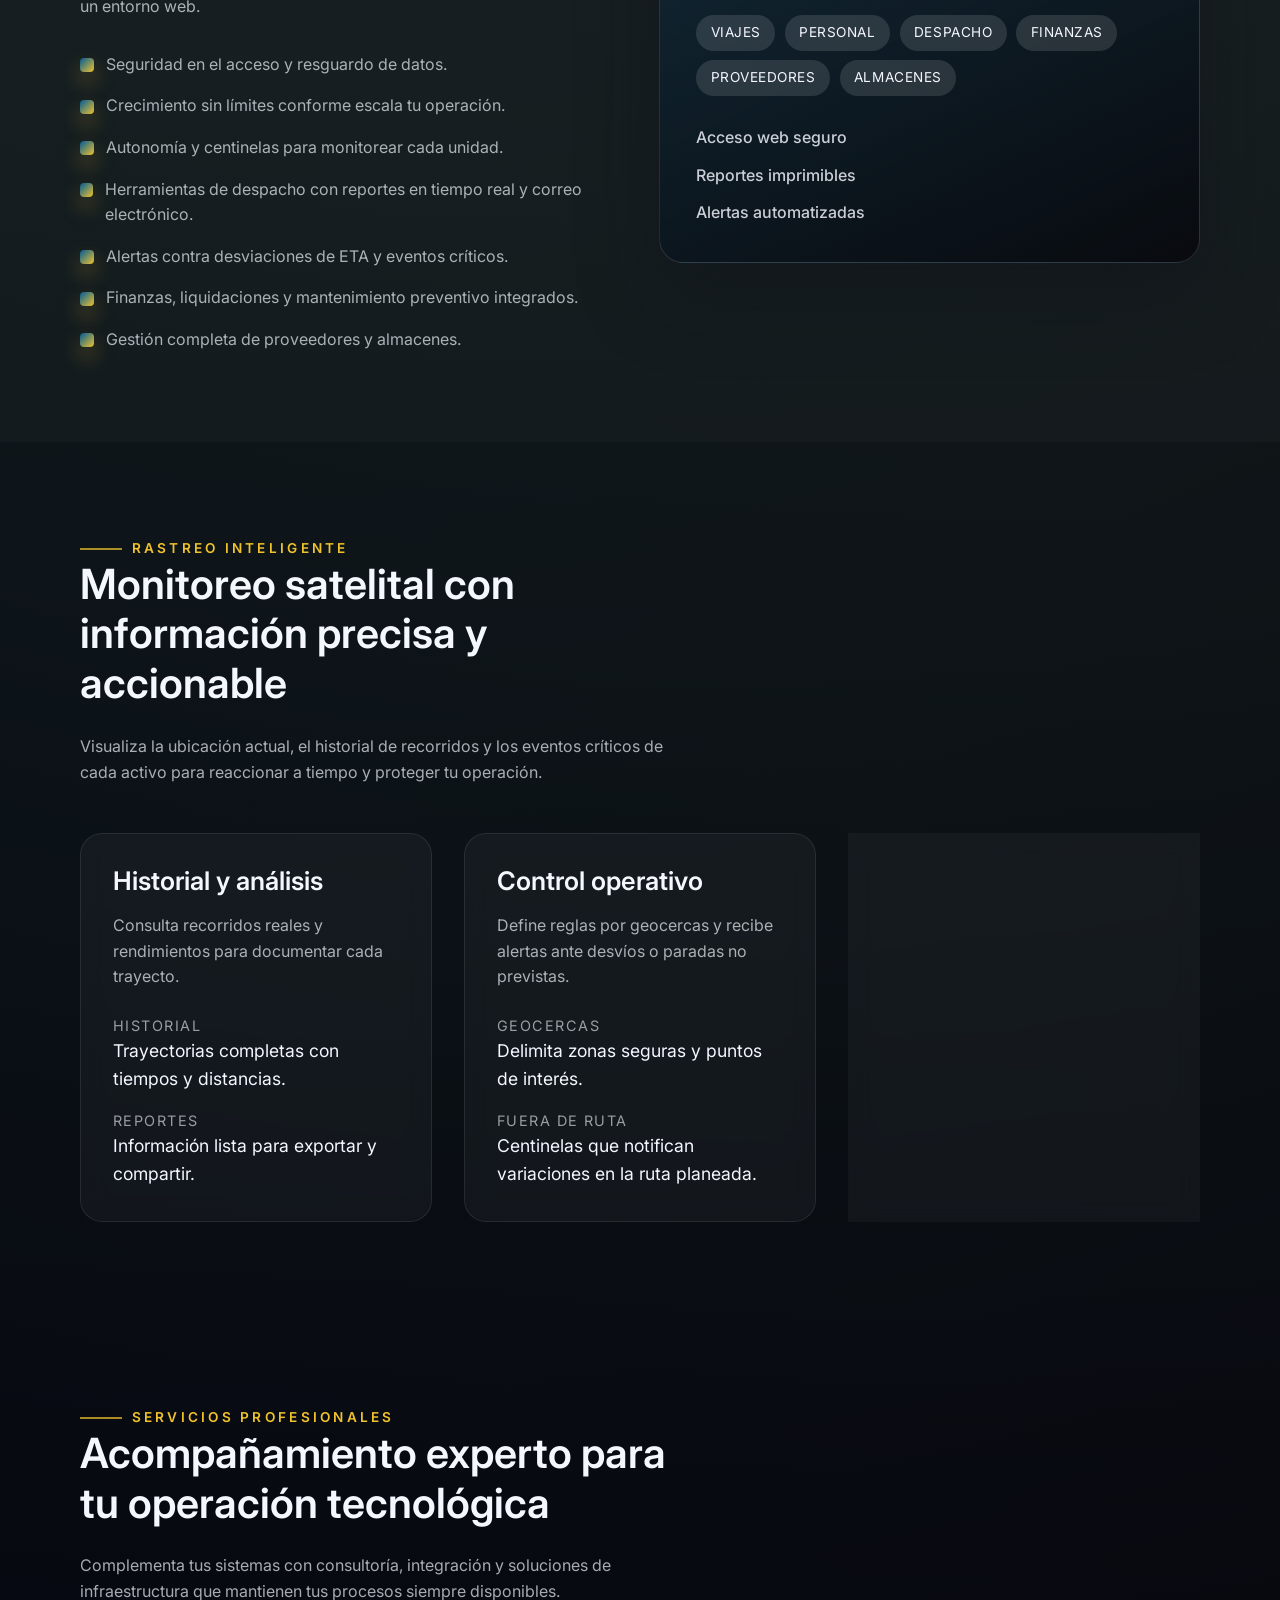
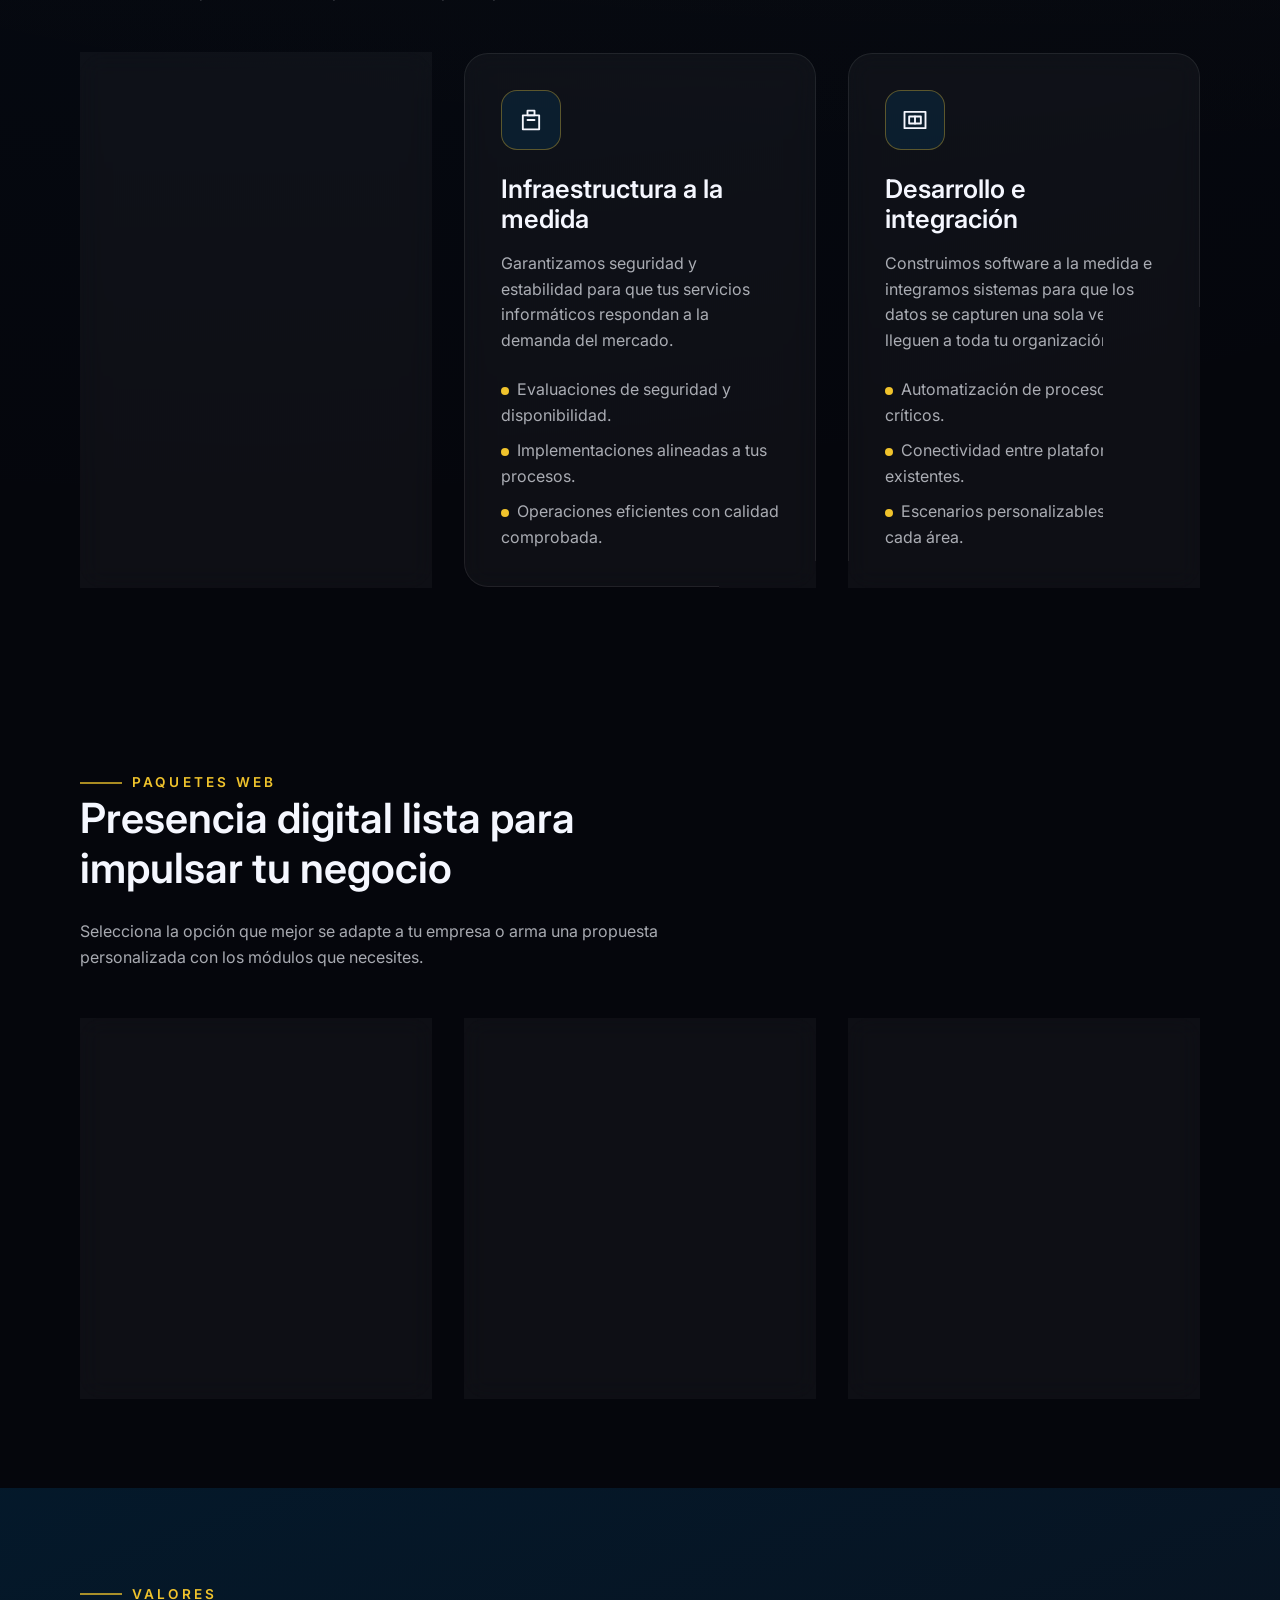
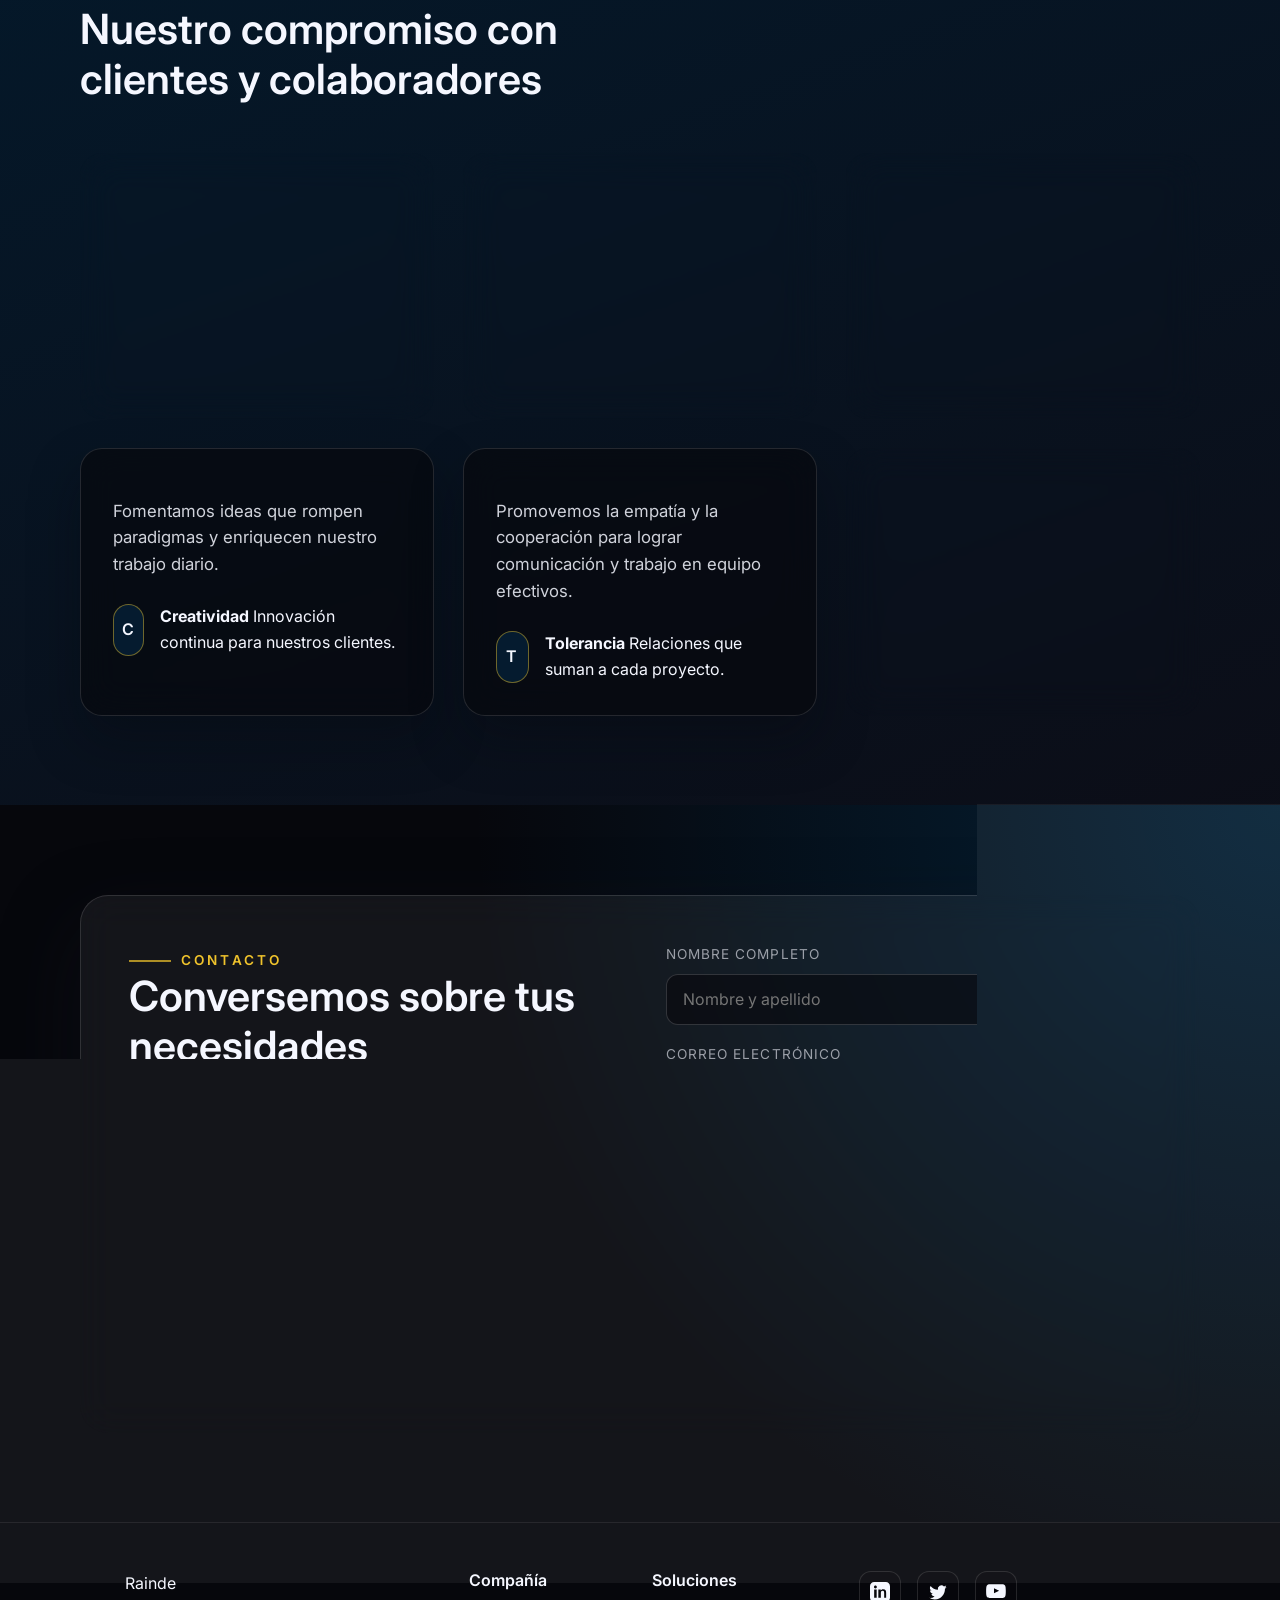
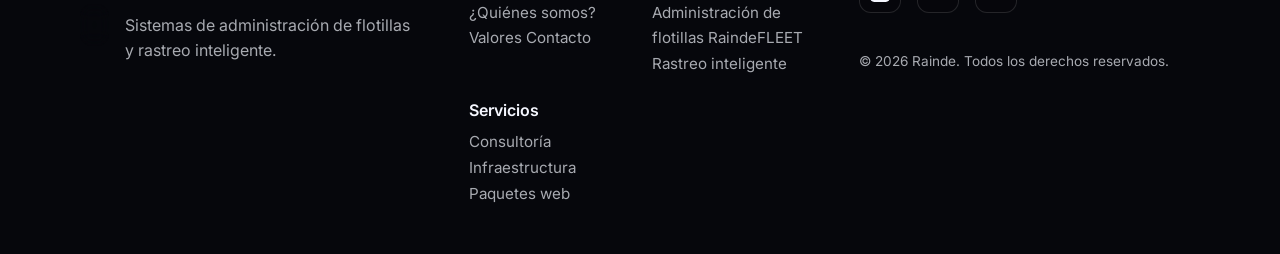
==== commit a17ea1ac: "Align site content with Rainde reference" ====
--- a/index.html
+++ b/index.html
@@ -2,362 +2,565 @@
 <html lang="es">
   <head>
     <meta charset="UTF-8" />
-    <meta http-equiv="X-UA-Compatible" content="IE=edge" />
     <meta name="viewport" content="width=device-width, initial-scale=1.0" />
     <meta
       name="description"
-      content="RAINDE ofrece sistemas de administración de flotillas, rastreo satelital e integración tecnológica con soporte 24/7 desde Aguascalientes, México."
+      content="Rainde ofrece sistemas de administración de flotillas, rastreo inteligente, paquetes web y servicios de TI que protegen y optimizan los recursos de tu empresa."
     />
-    <title>RAINDE | Sistemas de Administración de Flotillas y Rastreo Satelital</title>
+    <title>Rainde :: Sistemas de Administración de Flotillas</title>
     <link rel="preconnect" href="https://fonts.googleapis.com" />
     <link rel="preconnect" href="https://fonts.gstatic.com" crossorigin />
     <link
-      href="https://fonts.googleapis.com/css2?family=Inter:wght@400;500;600;700&family=Poppins:wght@500;600;700&display=swap"
+      href="https://fonts.googleapis.com/css2?family=Inter:wght@300;400;500;600;700&display=swap"
       rel="stylesheet"
     />
     <link rel="stylesheet" href="styles.css" />
   </head>
   <body>
-    <header class="header">
-      <div class="container header__inner">
-        <a href="#" class="brand" aria-label="RAINDE inicio">
-          <span class="brand__icon">🛰️</span>
-          <span class="brand__name">RAINDE</span>
-        </a>
-        <button class="nav-toggle" aria-expanded="false" aria-controls="nav-menu">
-          <span class="nav-toggle__bar"></span>
-          <span class="sr-only">Abrir menú</span>
+    <header class="site-header" id="top">
+      <div class="container">
+        <div class="branding">
+          <span class="logo-mark">R</span>
+          <span class="logo-text">Rainde</span>
+        </div>
+        <button class="menu-toggle" aria-expanded="false" aria-controls="primary-navigation">
+          <span class="sr-only">Abrir navegación</span>
+          <span></span>
+          <span></span>
+          <span></span>
         </button>
-        <nav id="nav-menu" class="nav" aria-label="Navegación principal">
-          <a class="nav__link" href="#nosotros">Nosotros</a>
-          <a class="nav__link" href="#servicios">Servicios</a>
-          <a class="nav__link" href="#software">Software &amp; Diseño</a>
-          <a class="nav__link" href="#rastreo">Rastreo Inteligente</a>
-          <a class="nav__link" href="#flotillas">Administración de Flotillas</a>
-          <a class="nav__link" href="#contacto">Contacto</a>
+        <nav class="site-nav" id="primary-navigation" aria-label="Principal">
+          <a href="#nosotros">Nosotros</a>
+          <a href="#soluciones">Soluciones</a>
+          <a href="#plataforma">RaindeFLEET</a>
+          <a href="#rastreointeligente">Rastreo</a>
+          <a href="#servicios">Servicios</a>
+          <a href="#paquetes">Paquetes Web</a>
+          <a class="cta" href="#contacto">Contáctanos</a>
         </nav>
-        <a class="btn btn--ghost" href="#contacto">Contáctanos</a>
       </div>
     </header>
 
     <main>
-      <section class="hero">
-        <div class="container hero__inner">
-          <div class="hero__content">
-            <p class="eyebrow">Tecnologías de Información</p>
-            <h1>Administramos y protegemos tus activos móviles en tiempo real.</h1>
-            <p class="lead">
-              Somos una empresa de Tecnologías de Información que ofrece soluciones de diseño de sistemas y control de activos vía inalámbrica, optimizando los recursos de nuestros clientes de forma creativa y flexible.
-            </p>
-            <div class="hero__actions">
-              <a class="btn" href="#contacto">Inicia un proyecto</a>
-              <a class="btn btn--ghost" href="#servicios">Conoce nuestras soluciones</a>
-            </div>
-            <dl class="metrics">
-              <div class="metrics__item">
+      <section class="hero" id="hero">
+        <div class="container">
+          <div class="hero-content">
+            <div class="eyebrow">Sistemas de administración de flotillas</div>
+            <h1>Controla tus activos y operaciones en tiempo real con Rainde.</h1>
+            <p>
+              Rainde desarrolla soluciones inalámbricas que protegen tus recursos, automatizan la gestión de flotillas y brindan información oportuna para tomar decisiones desde cualquier lugar del mundo.
+            </p>
+            <div class="hero-actions">
+              <a class="button primary" href="#contacto">Solicitar una demostración</a>
+              <a class="button ghost" href="#soluciones">Conoce nuestras soluciones</a>
+            </div>
+            <dl class="hero-stats">
+              <div>
                 <dt>2008</dt>
-                <dd>Inicio de operaciones</dd>
-              </div>
-              <div class="metrics__item">
+                <dd>Más de una década creando sistemas de rastreo y control de activos.</dd>
+              </div>
+              <div>
                 <dt>24/7</dt>
-                <dd>Atención sin límites</dd>
-              </div>
-              <div class="metrics__item">
-                <dt>100%</dt>
-                <dd>Soluciones a la medida</dd>
+                <dd>Soporte, monitoreo y acompañamiento continuo para tu operación.</dd>
+              </div>
+              <div>
+                <dt>1000+</dt>
+                <dd>Unidades monitoreadas con reportes, alertas y documentación en línea.</dd>
               </div>
             </dl>
           </div>
-          <div class="hero__visual">
-            <div class="hero__card">
-              <h2>Compromisos RAINDE</h2>
-              <ul>
-                <li>
-                  <span class="dot dot--primary"></span>
-                  <span>Sistemas de administración de flotillas personalizables.</span>
-                </li>
-                <li>
-                  <span class="dot dot--secondary"></span>
-                  <span>Rastreo satelital con historial, geocercas y alertas.</span>
-                </li>
-                <li>
-                  <span class="dot"></span>
-                  <span>Soporte profesional en T.I. disponible 24 x 7.</span>
-                </li>
-              </ul>
-              <div class="hero__chart">
-                <div class="hero__chart-bar" style="--value: 99%" data-label="99% disponibilidad"></div>
-                <div class="hero__chart-bar" style="--value: 96%" data-label="96% personalización"></div>
-                <div class="hero__chart-bar" style="--value: 100%" data-label="Alertas 100% configurables"></div>
-              </div>
-            </div>
-          </div>
-        </div>
-        <div class="hero__background" aria-hidden="true"></div>
-      </section>
-
-      <section id="nosotros" class="section section--light">
-        <div class="container">
-          <div class="section__header reveal">
-            <p class="eyebrow">Quiénes somos</p>
-            <h2>Creatividad y flexibilidad para optimizar tus recursos.</h2>
-            <p>
-              RAINDE promueve la investigación aplicada en telecomunicaciones para contribuir a la administración de los recursos de sus clientes en cualquier parte del mundo, ofreciendo soluciones de software, consultoría, soporte e infraestructura viables y concretas.
-            </p>
-          </div>
-          <div class="grid grid--solutions">
-            <article class="solution reveal">
-              <h3>¿Por qué elegir RAINDE?</h3>
-              <p>
-                Ofrecemos soluciones tecnológicas alineadas con las necesidades de tu negocio, acompañándote con sistemas hechos a la medida que integran procesos administrativos, rastreo y control de activos móviles.
-              </p>
-            </article>
-            <article class="solution reveal">
-              <h3>Misión</h3>
-              <p>
-                Proporcionar sistemas de administración y control de activos en tiempo real que brinden una solución integral a nuestros clientes, contribuyendo a proteger sus valores y recursos desde cualquier parte del mundo.
-              </p>
-              <p>
-                <strong>Política de calidad:</strong> asegurar la disponibilidad de nuestro servicio en cualquier lugar donde se encuentre nuestro cliente con una conexión a Internet.
-              </p>
-            </article>
-            <article class="solution reveal">
-              <h3>Visión y valores</h3>
-              <p>
-                Respondemos con respeto, responsabilidad, creatividad, tolerancia e integridad para generar relaciones confiables y resultados sostenibles.
-              </p>
-              <ul>
-                <li>Servicio: atención a cada requerimiento cuando se necesite.</li>
-                <li>Respeto: creemos en la diversidad que enriquece a la sociedad.</li>
-                <li>Responsabilidad: cumplimos compromisos con entusiasmo.</li>
-                <li>Creatividad e innovación continua para romper paradigmas.</li>
-                <li>Tolerancia e integridad en cada relación de trabajo.</li>
-              </ul>
-            </article>
-          </div>
-        </div>
-      </section>
-
-      <section id="servicios" class="section">
-        <div class="container">
-          <div class="section__header reveal">
-            <p class="eyebrow">Servicios</p>
-            <h2>Soluciones de T.I. que acompañan tu operación.</h2>
-            <p>
-              Integramos sistemas, redes e infraestructura para garantizar el funcionamiento confiable de tu negocio con atención personalizada.
-            </p>
-          </div>
-          <div class="grid grid--services">
-            <article class="card reveal">
-              <div class="card__icon">🛡️</div>
-              <h3>Soporte profesional en T.I.</h3>
-              <p>
-                Nuestra experiencia en sistemas informáticos, redes e infraestructura garantiza asistencia técnica eficiente para tus equipos y plataformas, adaptándonos a tus necesidades con atención 24 x 7.
-              </p>
-              <a class="link" href="#contacto">Solicita atención →</a>
-            </article>
-            <article class="card reveal">
-              <div class="card__icon">🧭</div>
-              <h3>Consultoría especializada</h3>
-              <p>
-                Desarrollamos proyectos de diseño, reingeniería de sistemas y análisis para optimizar procesos, orientando cada recomendación a los objetivos estratégicos de tu empresa.
-              </p>
-              <a class="link" href="#contacto">Agenda una consultoría →</a>
-            </article>
-            <article class="card reveal">
-              <div class="card__icon">🏗️</div>
+          <div class="hero-visual" aria-hidden="true">
+            <div class="glass-card">
+              <h3>Panel RaindeFLEET</h3>
+              <div class="metric">
+                <span class="metric-label">Unidades activas</span>
+                <span class="metric-value">128</span>
+              </div>
+              <div class="metric">
+                <span class="metric-label">Rutas monitoreadas</span>
+                <span class="metric-value success">42</span>
+              </div>
+              <div class="metric">
+                <span class="metric-label">Alertas por atender</span>
+                <span class="metric-value warning">6</span>
+              </div>
+              <div class="sparkline">
+                <span style="--p: 38"></span>
+                <span style="--p: 62"></span>
+                <span style="--p: 45"></span>
+                <span style="--p: 80"></span>
+                <span style="--p: 52"></span>
+                <span style="--p: 90"></span>
+                <span style="--p: 68"></span>
+              </div>
+            </div>
+            <div class="floating-card">
+              <p>Alerta: Unidad AGS-24 salió de geocerca a las 15:42. Se sugiere activar centinelas y notificar al despacho.</p>
+            </div>
+          </div>
+        </div>
+      </section>
+
+      <section class="section" id="nosotros">
+        <div class="container split">
+          <div class="section-heading">
+            <span class="eyebrow">Nosotros</span>
+            <h2>Innovación mexicana en rastreo y control de activos</h2>
+            <p>
+              Rainde surge a finales de 2008 ofreciendo servicios de diseño, implementación y comercialización de soluciones integrales de rastreo y control de activos móviles en tiempo real para la transportación de personas, valores y bienes.
+            </p>
+            <p>
+              Somos una empresa de tecnologías de la información que desarrolla sistemas inalámbricos con creatividad y flexibilidad, capaces de adaptarse a los procesos de cada negocio y respaldados por investigación aplicada en telecomunicaciones.
+            </p>
+          </div>
+          <div class="platform-card">
+            <h3>Misión</h3>
+            <p>Proporcionar sistemas de administración y control de activos en tiempo real que protejan los valores y recursos de nuestros clientes sin importar su ubicación.</p>
+            <h3>Política de calidad</h3>
+            <p>Aseguramos la disponibilidad de nuestros servicios en cualquier lugar donde nuestros clientes cuenten con conexión a internet.</p>
+            <div class="tags">
+              <span>Servicio</span>
+              <span>Respeto</span>
+              <span>Responsabilidad</span>
+              <span>Creatividad</span>
+              <span>Tolerancia</span>
+              <span>Integridad</span>
+            </div>
+          </div>
+        </div>
+      </section>
+
+      <section class="section" id="soluciones">
+        <div class="container">
+          <div class="section-heading">
+            <span class="eyebrow">Soluciones</span>
+            <h2>Plataformas y servicios listos para tu flotilla</h2>
+            <p>
+              Integramos administración de viajes, rastreo satelital y soporte especializado para que cada activo se controle en un mismo centro de mando.
+            </p>
+          </div>
+          <div class="grid features">
+            <article>
+              <div class="icon">
+                <svg viewBox="0 0 24 24" aria-hidden="true">
+                  <path d="M4 6h16v12H4z" fill="none" stroke="currentColor" stroke-width="1.6" stroke-linejoin="round" />
+                  <path d="M4 10h16" stroke="currentColor" stroke-width="1.6" stroke-linecap="round" />
+                  <path d="M8 14h4" stroke="currentColor" stroke-width="1.6" stroke-linecap="round" />
+                </svg>
+              </div>
+              <h3>Administración de Flotillas (ERaindeFLEET)</h3>
+              <p>
+                Optimiza viajes, personal, finanzas, despachos y proveedores con un sistema configurable diseñado para tus procesos.
+              </p>
+              <ul>
+                <li>Acceso web seguro con reportes imprimibles.</li>
+                <li>Alertas automatizadas y seguimiento puntual de cada viaje.</li>
+                <li>Escalabilidad que crece con tus operaciones.</li>
+              </ul>
+            </article>
+            <article>
+              <div class="icon">
+                <svg viewBox="0 0 24 24" aria-hidden="true">
+                  <circle cx="12" cy="12" r="9" fill="none" stroke="currentColor" stroke-width="1.6" />
+                  <path d="M12 7v5l3 3" fill="none" stroke="currentColor" stroke-width="1.6" stroke-linecap="round" />
+                </svg>
+              </div>
+              <h3>Rastreo Inteligente</h3>
+              <p>
+                Monitorea en tiempo real cualquier activo, vehículo o maquinaria con historial, ubicación actual y alertas fuera de ruta.
+              </p>
+              <ul>
+                <li>Geocercas, puntos de interés y control de usuarios.</li>
+                <li>Conexión directa con ECM y control de combustible.</li>
+                <li>Reportes de recorridos y rendimientos reales.</li>
+              </ul>
+            </article>
+            <article>
+              <div class="icon">
+                <svg viewBox="0 0 24 24" aria-hidden="true">
+                  <path d="M4 4h6v6H4zM14 4h6v6h-6zM4 14h6v6H4z" fill="none" stroke="currentColor" stroke-width="1.6" stroke-linejoin="round" />
+                  <path d="M14 14l6 6" stroke="currentColor" stroke-width="1.6" stroke-linecap="round" />
+                </svg>
+              </div>
+              <h3>Soporte y operación 24/7</h3>
+              <p>
+                Un equipo técnico profesional atiende sistemas, redes e infraestructura con planes ajustados a tus necesidades.
+              </p>
+              <ul>
+                <li>Asistencia eficiente para tu parque tecnológico.</li>
+                <li>Opciones viables según tu operación.</li>
+                <li>Atención sin límites, disponible 24 x 7.</li>
+              </ul>
+            </article>
+          </div>
+        </div>
+      </section>
+
+      <section class="section accent" id="plataforma">
+        <div class="container split">
+          <div>
+            <span class="eyebrow">RaindeFLEET</span>
+            <h2>Un sistema integral para administrar cada detalle de tu flotilla</h2>
+            <p>
+              ERaindeFLEET reúne seguridad, rapidez y facilidad de uso para automatizar la administración de viajes, liquidaciones y recursos desde un entorno web.
+            </p>
+            <ul class="checklist">
+              <li>Seguridad en el acceso y resguardo de datos.</li>
+              <li>Crecimiento sin límites conforme escala tu operación.</li>
+              <li>Autonomía y centinelas para monitorear cada unidad.</li>
+              <li>Herramientas de despacho con reportes en tiempo real y correo electrónico.</li>
+              <li>Alertas contra desviaciones de ETA y eventos críticos.</li>
+              <li>Finanzas, liquidaciones y mantenimiento preventivo integrados.</li>
+              <li>Gestión completa de proveedores y almacenes.</li>
+            </ul>
+          </div>
+          <div class="platform-card">
+            <h3>Componentes clave</h3>
+            <p>
+              Configura módulos personalizados y mantén la trazabilidad de viajes, operadores y unidades desde cualquier dispositivo conectado a internet.
+            </p>
+            <div class="tags">
+              <span>Viajes</span>
+              <span>Personal</span>
+              <span>Despacho</span>
+              <span>Finanzas</span>
+              <span>Proveedores</span>
+              <span>Almacenes</span>
+            </div>
+            <div class="avatars" aria-label="Beneficios de RaindeFLEET">
+              <span>Acceso web seguro</span>
+              <span>Reportes imprimibles</span>
+              <span>Alertas automatizadas</span>
+            </div>
+          </div>
+        </div>
+      </section>
+
+      <section class="section" id="rastreointeligente">
+        <div class="container">
+          <div class="section-heading">
+            <span class="eyebrow">Rastreo Inteligente</span>
+            <h2>Monitoreo satelital con información precisa y accionable</h2>
+            <p>
+              Visualiza la ubicación actual, el historial de recorridos y los eventos críticos de cada activo para reaccionar a tiempo y proteger tu operación.
+            </p>
+          </div>
+          <div class="grid insights-grid">
+            <article>
+              <h3>Historial y análisis</h3>
+              <p>Consulta recorridos reales y rendimientos para documentar cada trayecto.</p>
+              <dl>
+                <div>
+                  <dt>Historial</dt>
+                  <dd>Trayectorias completas con tiempos y distancias.</dd>
+                </div>
+                <div>
+                  <dt>Reportes</dt>
+                  <dd>Información lista para exportar y compartir.</dd>
+                </div>
+              </dl>
+            </article>
+            <article>
+              <h3>Control operativo</h3>
+              <p>Define reglas por geocercas y recibe alertas ante desvíos o paradas no previstas.</p>
+              <dl>
+                <div>
+                  <dt>Geocercas</dt>
+                  <dd>Delimita zonas seguras y puntos de interés.</dd>
+                </div>
+                <div>
+                  <dt>Fuera de ruta</dt>
+                  <dd>Centinelas que notifican variaciones en la ruta planeada.</dd>
+                </div>
+              </dl>
+            </article>
+            <article>
+              <h3>Integración vehicular</h3>
+              <p>Conecta la plataforma al ECM para controlar combustible y desempeño.</p>
+              <dl>
+                <div>
+                  <dt>ECM</dt>
+                  <dd>Lectura directa de datos del motor y diagnósticos.</dd>
+                </div>
+                <div>
+                  <dt>Combustible</dt>
+                  <dd>Seguimiento de consumo real con alertas configurables.</dd>
+                </div>
+              </dl>
+            </article>
+          </div>
+        </div>
+      </section>
+
+      <section class="section" id="servicios">
+        <div class="container">
+          <div class="section-heading">
+            <span class="eyebrow">Servicios profesionales</span>
+            <h2>Acompañamiento experto para tu operación tecnológica</h2>
+            <p>
+              Complementa tus sistemas con consultoría, integración y soluciones de infraestructura que mantienen tus procesos siempre disponibles.
+            </p>
+          </div>
+          <div class="grid features">
+            <article>
+              <div class="icon">
+                <svg viewBox="0 0 24 24" aria-hidden="true">
+                  <path d="M12 3l8 4v6c0 4.4-3.6 7.9-8 8-4.4-.1-8-3.6-8-8V7z" fill="none" stroke="currentColor" stroke-width="1.6" stroke-linejoin="round" />
+                  <path d="M9 12l2 2 4-4" fill="none" stroke="currentColor" stroke-width="1.6" stroke-linecap="round" stroke-linejoin="round" />
+                </svg>
+              </div>
+              <h3>Consultoría y diseño</h3>
+              <p>
+                Diseñamos, analizamos y reingenierizamos sistemas para que cada solución se ajuste a tu estrategia de negocio.
+              </p>
+              <ul>
+                <li>Diseño de soluciones a la medida.</li>
+                <li>Reingeniería de sistemas existentes.</li>
+                <li>Análisis funcional y técnico especializado.</li>
+              </ul>
+            </article>
+            <article>
+              <div class="icon">
+                <svg viewBox="0 0 24 24" aria-hidden="true">
+                  <path d="M5 8h14v12H5z" fill="none" stroke="currentColor" stroke-width="1.6" stroke-linejoin="round" />
+                  <path d="M9 4h6v4H9z" fill="none" stroke="currentColor" stroke-width="1.6" stroke-linejoin="round" />
+                  <path d="M9 12h6" stroke="currentColor" stroke-width="1.6" stroke-linecap="round" />
+                </svg>
+              </div>
               <h3>Infraestructura a la medida</h3>
               <p>
-                Damos seguridad y estabilidad a tus procesos administrativos con alternativas hechas a la medida, logrando operaciones eficientes y de calidad en entornos de alta demanda.
-              </p>
-              <a class="link" href="#contacto">Fortalece tu infraestructura →</a>
-            </article>
-          </div>
-        </div>
-      </section>
-
-      <section id="software" class="section">
-        <div class="container">
-          <div class="section__header reveal">
-            <p class="eyebrow">Software &amp; Diseño</p>
-            <h2>Desarrollo e integración tecnológica para tu negocio.</h2>
-          </div>
-          <div class="grid grid--solutions">
-            <article class="solution reveal">
-              <h3>Software a la medida</h3>
-              <p>
-                Creamos sistemas que ayudan a optimizar los procesos de tu empresa para que la tecnología se adapte a tu operación y no al revés.
-              </p>
-            </article>
-            <article class="solution reveal">
-              <h3>Integración de sistemas</h3>
-              <p>
-                Disminuimos errores conectando tus plataformas para que la información se capture una sola vez y se actualice automáticamente en los demás sistemas.
-              </p>
-            </article>
-            <article class="solution reveal">
-              <h3>Presencia web corporativa</h3>
-              <p><strong>Paquete Mi Empresa:</strong> publicación por un año, dominio, siete módulos informativos y correo empresarial.</p>
-              <p><strong>Paquete Mi Negocio Web:</strong> incluye correos empresariales y versión móvil.</p>
-              <p><strong>Arma tu paquete:</strong> cotiza módulos, galerías, formularios y administración según tus necesidades.</p>
-            </article>
-          </div>
-        </div>
-      </section>
-
-      <section id="rastreo" class="section section--accent">
-        <div class="container">
-          <div class="section__header section__header--center reveal">
-            <p class="eyebrow">Rastreo Inteligente</p>
-            <h2>Monitorea cualquier activo con información precisa y oportuna.</h2>
-            <p>
-              Brindamos rastreo y localización satelital para vehículos, maquinaria y cualquier activo que necesites supervisar de manera remota.
-            </p>
-          </div>
-          <ol class="process reveal">
-            <li>
-              <h3>Monitoreo continuo</h3>
-              <p>Historial detallado, ubicación actual y recorridos reales en una sola plataforma.</p>
-            </li>
-            <li>
-              <h3>Control operativo</h3>
-              <p>Geocercas, puntos de interés y alertas de fuera de ruta para reaccionar a tiempo.</p>
-            </li>
-            <li>
-              <h3>Gestión segura</h3>
-              <p>Control de usuarios y conexión directa con ECM para decisiones informadas.</p>
-            </li>
-            <li>
-              <h3>Eficiencia y rendimiento</h3>
-              <p>Control de combustible, rendimientos reales y métricas clave de desempeño.</p>
-            </li>
-          </ol>
-        </div>
-      </section>
-
-      <section id="flotillas" class="section section--light">
-        <div class="container testimonials">
-          <div class="testimonials__intro reveal">
-            <p class="eyebrow">Administración de flotillas</p>
-            <h2>ERaindeFLEET: sistema diseñado para tu operación.</h2>
-            <p>
-              Optimiza los viajes, personal, finanzas y proveedores de tus unidades con seguridad de acceso, interfaces amigables, reportes imprimibles y acceso web desde cualquier dispositivo.
-            </p>
-          </div>
-          <div class="testimonials__grid">
-            <figure class="testimonial reveal">
-              <blockquote>
-                <strong>Operación integral.</strong> Despacho, finanzas, liquidaciones y proveedores unificados para mantener cada viaje bajo control.
-              </blockquote>
-              <figcaption>
-                <span>Módulos clave</span>
-                <span>Despacho · Finanzas · Proveedores</span>
-              </figcaption>
-            </figure>
-            <figure class="testimonial reveal">
-              <blockquote>
-                <strong>Escalabilidad segura.</strong> Seguridad, crecimiento sin límites y autonomía con centinelas que vigilan tu operación.
-              </blockquote>
-              <figcaption>
-                <span>Confianza operativa</span>
-                <span>Seguridad · Autonomía · Centinelas</span>
-              </figcaption>
-            </figure>
-            <figure class="testimonial reveal">
-              <blockquote>
-                <strong>Alertas y reportes.</strong> Alertas por correo frente al ETA, reportes en tiempo real, mantenimiento, almacenes y proveedores al día.
-              </blockquote>
-              <figcaption>
-                <span>Seguimiento total</span>
-                <span>Alertas · Reportes · Mantenimiento</span>
-              </figcaption>
-            </figure>
-          </div>
-        </div>
-      </section>
-
-      <section class="section cta">
-        <div class="container cta__inner reveal">
+                Garantizamos seguridad y estabilidad para que tus servicios informáticos respondan a la demanda del mercado.
+              </p>
+              <ul>
+                <li>Evaluaciones de seguridad y disponibilidad.</li>
+                <li>Implementaciones alineadas a tus procesos.</li>
+                <li>Operaciones eficientes con calidad comprobada.</li>
+              </ul>
+            </article>
+            <article>
+              <div class="icon">
+                <svg viewBox="0 0 24 24" aria-hidden="true">
+                  <path d="M3 5h18v14H3z" fill="none" stroke="currentColor" stroke-width="1.6" stroke-linejoin="round" />
+                  <path d="M7 9h10v6H7z" fill="none" stroke="currentColor" stroke-width="1.6" stroke-linejoin="round" />
+                  <path d="M12 9v6" stroke="currentColor" stroke-width="1.6" stroke-linecap="round" />
+                </svg>
+              </div>
+              <h3>Desarrollo e integración</h3>
+              <p>
+                Construimos software a la medida e integramos sistemas para que los datos se capturen una sola vez y lleguen a toda tu organización.
+              </p>
+              <ul>
+                <li>Automatización de procesos críticos.</li>
+                <li>Conectividad entre plataformas existentes.</li>
+                <li>Escenarios personalizables para cada área.</li>
+              </ul>
+            </article>
+          </div>
+        </div>
+      </section>
+
+      <section class="section" id="paquetes">
+        <div class="container">
+          <div class="section-heading">
+            <span class="eyebrow">Paquetes web</span>
+            <h2>Presencia digital lista para impulsar tu negocio</h2>
+            <p>
+              Selecciona la opción que mejor se adapte a tu empresa o arma una propuesta personalizada con los módulos que necesites.
+            </p>
+          </div>
+          <div class="grid insights-grid">
+            <article>
+              <h3>Paquete Mi Empresa</h3>
+              <p>Todo lo necesario para iniciar tu sitio corporativo.</p>
+              <ul>
+                <li>1 año de publicación en internet.</li>
+                <li>Dominio incluido y diseño de 7 módulos informativos.</li>
+                <li>Correo empresarial para tu equipo.</li>
+              </ul>
+            </article>
+            <article>
+              <h3>Paquete Mi Negocio Web</h3>
+              <p>Una experiencia optimizada para clientes en cualquier dispositivo.</p>
+              <ul>
+                <li>1 año de hospedaje y dominio administrado.</li>
+                <li>7 módulos informativos con diseño profesional.</li>
+                <li>Correos empresariales y versión móvil del sitio.</li>
+              </ul>
+            </article>
+            <article>
+              <h3>Arma tu Paquete</h3>
+              <p>Cotiza un proyecto a la medida con los componentes que requieres.</p>
+              <ul>
+                <li>Módulos informativos, galerías y formularios personalizables.</li>
+                <li>Banners animados, sistemas de administración y perfiles de usuarios.</li>
+                <li>Acompañamiento para publicar y gestionar tu sitio.</li>
+              </ul>
+            </article>
+          </div>
+        </div>
+      </section>
+
+      <section class="section testimonials" id="valores">
+        <div class="container">
+          <div class="section-heading">
+            <span class="eyebrow">Valores</span>
+            <h2>Nuestro compromiso con clientes y colaboradores</h2>
+          </div>
+          <div class="carousel" role="list">
+            <article class="testimonial" role="listitem">
+              <p>Respondemos a las necesidades de nuestros clientes en el momento en que lo requieren.</p>
+              <div class="author">
+                <span class="avatar" aria-hidden="true">S</span>
+                <div>
+                  <strong>Servicio</strong>
+                  <span>Disponibilidad y acompañamiento oportuno.</span>
+                </div>
+              </div>
+            </article>
+            <article class="testimonial" role="listitem">
+              <p>Creemos en la importancia de la sociedad, el medio ambiente y el respeto a las leyes.</p>
+              <div class="author">
+                <span class="avatar" aria-hidden="true">R</span>
+                <div>
+                  <strong>Respeto</strong>
+                  <span>Diversidad de ideas que fortalece a nuestro equipo.</span>
+                </div>
+              </div>
+            </article>
+            <article class="testimonial" role="listitem">
+              <p>Cumplimos nuestros compromisos con entusiasmo y constancia para alcanzar las metas.</p>
+              <div class="author">
+                <span class="avatar" aria-hidden="true">R</span>
+                <div>
+                  <strong>Responsabilidad</strong>
+                  <span>Palabra y acciones alineadas a cada proyecto.</span>
+                </div>
+              </div>
+            </article>
+            <article class="testimonial" role="listitem">
+              <p>Fomentamos ideas que rompen paradigmas y enriquecen nuestro trabajo diario.</p>
+              <div class="author">
+                <span class="avatar" aria-hidden="true">C</span>
+                <div>
+                  <strong>Creatividad</strong>
+                  <span>Innovación continua para nuestros clientes.</span>
+                </div>
+              </div>
+            </article>
+            <article class="testimonial" role="listitem">
+              <p>Promovemos la empatía y la cooperación para lograr comunicación y trabajo en equipo efectivos.</p>
+              <div class="author">
+                <span class="avatar" aria-hidden="true">T</span>
+                <div>
+                  <strong>Tolerancia</strong>
+                  <span>Relaciones que suman a cada proyecto.</span>
+                </div>
+              </div>
+            </article>
+            <article class="testimonial" role="listitem">
+              <p>Buscamos honestidad y congruencia en cada relación laboral y comercial.</p>
+              <div class="author">
+                <span class="avatar" aria-hidden="true">I</span>
+                <div>
+                  <strong>Integridad</strong>
+                  <span>Trabajo digno dentro del marco de la ley.</span>
+                </div>
+              </div>
+            </article>
+          </div>
+        </div>
+      </section>
+
+      <section class="section cta" id="contacto">
+        <div class="container">
+          <div class="cta-card">
+            <div>
+              <span class="eyebrow">Contacto</span>
+              <h2>Conversemos sobre tus necesidades</h2>
+              <p>
+                Solicita una demostración personalizada o comparte los retos de tu operación. Nuestro equipo te ayudará a elegir la solución adecuada.
+              </p>
+              <p>Teléfono oficina: <strong>449 996 7500</strong><br />Correo: <strong>ventas@rainde.net</strong></p>
+            </div>
+            <form class="cta-form" action="#" method="post">
+              <div class="form-row">
+                <label for="name">Nombre completo</label>
+                <input type="text" id="name" name="name" placeholder="Nombre y apellido" required />
+              </div>
+              <div class="form-row">
+                <label for="email">Correo electrónico</label>
+                <input type="email" id="email" name="email" placeholder="correo@empresa.com" required />
+              </div>
+              <div class="form-row">
+                <label for="company">Empresa</label>
+                <input type="text" id="company" name="company" placeholder="Nombre de la empresa" />
+              </div>
+              <div class="form-row">
+                <label for="fleet-size">Tamaño de la flotilla</label>
+                <select id="fleet-size" name="fleet-size">
+                  <option value="" disabled selected>Selecciona una opción</option>
+                  <option value="1-50">1-50 vehículos</option>
+                  <option value="51-250">51-250 vehículos</option>
+                  <option value="251-1000">251-1000 vehículos</option>
+                  <option value="1000+">Más de 1000 vehículos</option>
+                </select>
+              </div>
+              <button type="submit" class="button primary">Enviar mensaje</button>
+            </form>
+          </div>
+        </div>
+      </section>
+    </main>
+
+    <footer class="site-footer">
+      <div class="container">
+        <div class="footer-brand">
+          <span class="logo-mark">R</span>
           <div>
-            <p class="eyebrow">¿Listo para optimizar?</p>
-            <h2>Conversemos sobre tus retos de rastreo y administración.</h2>
-            <p>
-              Comparte tus objetivos con nosotros y te propondremos la combinación ideal de rastreo, administración y soporte para proteger tus recursos.
-            </p>
-          </div>
-          <a class="btn btn--light" href="#contacto">Contactar a RAINDE</a>
-        </div>
-      </section>
-
-      <section id="contacto" class="section section--light contact">
-        <div class="container contact__inner">
-          <div class="contact__info reveal">
-            <p class="eyebrow">Contacto</p>
-            <h2>Estamos listos para ayudarte.</h2>
-            <p>
-              Cuéntanos qué necesitas y nuestro equipo se comunicará contigo a la brevedad para acompañarte con la solución adecuada.
-            </p>
-            <ul class="contact__details">
-              <li>
-                <span class="contact__icon">📍</span>
-                <span>Aguascalientes, Ags. México</span>
-              </li>
-              <li>
-                <span class="contact__icon">📞</span>
-                <a href="tel:+524499967500">+52 (449) 996 7500</a>
-              </li>
-              <li>
-                <span class="contact__icon">✉️</span>
-                <a href="mailto:ventas@rainde.net">ventas@rainde.net</a>
-              </li>
-            </ul>
-          </div>
-          <form class="contact__form reveal" action="#" method="post">
-            <div class="field">
-              <label for="name">Nombre completo</label>
-              <input id="name" name="name" type="text" required placeholder="Nombre y apellido" />
-            </div>
-            <div class="field">
-              <label for="email">Correo electrónico</label>
-              <input id="email" name="email" type="email" required placeholder="nombre@empresa.com" />
-            </div>
-            <div class="field">
-              <label for="company">Empresa</label>
-              <input id="company" name="company" type="text" placeholder="Nombre de la empresa" />
-            </div>
-            <div class="field">
-              <label for="phone">Teléfono</label>
-              <input id="phone" name="phone" type="tel" placeholder="LADA y número" />
-            </div>
-            <div class="field">
-              <label for="message">¿Cómo podemos ayudarte?</label>
-              <textarea id="message" name="message" rows="4" required placeholder="Describe tu proyecto o necesidad"></textarea>
-            </div>
-            <button class="btn" type="submit">Enviar mensaje</button>
-            <p class="form__note">
-              Al enviar aceptas ser contactado por el equipo de RAINDE.
-            </p>
-          </form>
-        </div>
-      </section>
-    </main>
-
-    <footer class="footer">
-      <div class="container footer__inner">
-        <div class="footer__brand">
-          <span class="brand__icon">🛰️</span>
-          <span class="brand__name">RAINDE</span>
-        </div>
-        <div class="footer__meta">
-          <p>© <span id="year"></span> RAINDE. Todos los derechos reservados.</p>
-          <div class="footer__links">
-            <a href="#">Aviso de privacidad</a>
-            <a href="#">Términos de servicio</a>
-            <a href="#">Accesibilidad</a>
-          </div>
+            <span class="logo-text">Rainde</span>
+            <p>Sistemas de administración de flotillas y rastreo inteligente.</p>
+          </div>
+        </div>
+        <div class="footer-links">
+          <div>
+            <h4>Compañía</h4>
+            <a href="#nosotros">¿Quiénes somos?</a>
+            <a href="#valores">Valores</a>
+            <a href="#contacto">Contacto</a>
+          </div>
+          <div>
+            <h4>Soluciones</h4>
+            <a href="#soluciones">Administración de flotillas</a>
+            <a href="#plataforma">RaindeFLEET</a>
+            <a href="#rastreointeligente">Rastreo inteligente</a>
+          </div>
+          <div>
+            <h4>Servicios</h4>
+            <a href="#servicios">Consultoría</a>
+            <a href="#servicios">Infraestructura</a>
+            <a href="#paquetes">Paquetes web</a>
+          </div>
+        </div>
+        <div class="footer-meta">
+          <div class="socials">
+            <a href="#" aria-label="LinkedIn">
+              <svg viewBox="0 0 24 24" aria-hidden="true"><path d="M19 0h-14c-2.76 0-5 2.24-5 5v14c0 2.76 2.24 5 5 5h14c2.76 0 5-2.24 5-5v-14c0-2.76-2.24-5-5-5zm-11 19h-3v-10h3v10zm-1.5-11.2c-.97 0-1.75-.79-1.75-1.75s.78-1.75 1.75-1.75 1.75.79 1.75 1.75-.78 1.75-1.75 1.75zm13.5 11.2h-3v-5.6c0-1.33-.02-3.03-1.85-3.03-1.85 0-2.13 1.45-2.13 2.94v5.69h-3v-10h2.88v1.36h.04c.4-.75 1.38-1.54 2.84-1.54 3.04 0 3.6 2 3.6 4.6v5.58z" /></svg>
+            </a>
+            <a href="#" aria-label="Twitter">
+              <svg viewBox="0 0 24 24" aria-hidden="true"><path d="M22.46 6c-.77.35-1.6.58-2.46.69a4.3 4.3 0 001.88-2.37 8.57 8.57 0 01-2.72 1.05 4.28 4.28 0 00-7.29 3.9 12.15 12.15 0 01-8.82-4.47 4.28 4.28 0 001.32 5.72 4.26 4.26 0 01-1.94-.53v.05a4.28 4.28 0 003.44 4.19 4.3 4.3 0 01-1.93.07 4.28 4.28 0 003.99 2.96 8.6 8.6 0 01-5.33 1.84c-.35 0-.7-.02-1.04-.06a12.14 12.14 0 006.57 1.93c7.88 0 12.2-6.53 12.2-12.2 0-.19-.01-.39-.02-.58a8.7 8.7 0 002.14-2.23z" /></svg>
+            </a>
+            <a href="#" aria-label="YouTube">
+              <svg viewBox="0 0 24 24" aria-hidden="true"><path d="M23.5 6.2s-.23-1.64-.95-2.36c-.9-.95-1.9-.96-2.36-1.02-3.3-.24-8.24-.24-8.24-.24h-.01s-4.94 0-8.24.24c-.46.06-1.46.07-2.36 1.02-.72.72-.95 2.36-.95 2.36s-.24 1.92-.24 3.84v1.8c0 1.92.24 3.84.24 3.84s.23 1.64.95 2.36c.9.95 2.08.92 2.61 1.02 1.9.18 8 .24 8 .24s4.94-.01 8.24-.25c.46-.06 1.46-.07 2.36-1.02.72-.72.95-2.36.95-2.36s.24-1.92.24-3.84v-1.8c0-1.92-.24-3.84-.24-3.84zm-13.91 7.43v-6.16l6.16 3.08-6.16 3.08z" /></svg>
+            </a>
+          </div>
+          <p class="copyright">© <span id="year"></span> Rainde. Todos los derechos reservados.</p>
         </div>
       </div>
     </footer>
+
+    <button class="scroll-top" aria-label="Ir arriba">
+      <svg viewBox="0 0 24 24" aria-hidden="true"><path d="M12 4l-8 8h5v8h6v-8h5z" /></svg>
+    </button>
 
     <script src="script.js"></script>
   </body>
--- a/styles.css
+++ b/styles.css
@@ -1,19 +1,20 @@
 :root {
-  --bg: #0b0d17;
-  --bg-alt: #111325;
-  --bg-light: #f6f7fb;
-  --accent: #6366f1;
-  --accent-strong: #4f46e5;
-  --accent-soft: rgba(99, 102, 241, 0.14);
-  --text-primary: #0b0d17;
-  --text-muted: #5b6076;
-  --border: rgba(12, 18, 38, 0.08);
-  --white: #ffffff;
-  --shadow: 0 22px 60px rgba(15, 23, 42, 0.12);
-  --radius: 18px;
-  --radius-sm: 12px;
-  --radius-pill: 999px;
-  --header-height: 84px;
+  color-scheme: light dark;
+  --bg: #05060c;
+  --bg-alt: #0d101a;
+  --bg-accent: linear-gradient(135deg, rgba(0, 91, 150, 0.18), rgba(240, 195, 44, 0.18));
+  --surface: rgba(255, 255, 255, 0.07);
+  --surface-strong: rgba(255, 255, 255, 0.12);
+  --text: #f5f7ff;
+  --text-muted: rgba(245, 247, 255, 0.68);
+  --primary: #005b96;
+  --primary-strong: #004274;
+  --accent: #f0c32c;
+  --warning: #ffb347;
+  --success: #36d1a0;
+  --border: rgba(255, 255, 255, 0.08);
+  --shadow: 0 30px 80px rgba(15, 17, 26, 0.45);
+  --container-width: min(1120px, 92vw);
   font-family: 'Inter', system-ui, -apple-system, BlinkMacSystemFont, 'Segoe UI', sans-serif;
 }
 
@@ -21,26 +22,24 @@
   box-sizing: border-box;
 }
 
-html {
-  scroll-behavior: smooth;
-}
-
 body {
   margin: 0;
-  color: var(--text-primary);
-  background-color: var(--white);
-  font-size: 1rem;
+  background: radial-gradient(circle at 20% 20%, rgba(0, 91, 150, 0.2), transparent 55%),
+    radial-gradient(circle at 80% 0%, rgba(240, 195, 44, 0.18), transparent 60%),
+    var(--bg);
+  color: var(--text);
   line-height: 1.6;
-}
-
-body::before {
-  content: '';
-  position: fixed;
-  inset: 0;
-  pointer-events: none;
-  background: radial-gradient(circle at top left, rgba(99, 102, 241, 0.15), transparent 45%),
-    radial-gradient(circle at bottom right, rgba(14, 165, 233, 0.12), transparent 50%);
-  z-index: -1;
+  overflow-x: hidden;
+}
+
+body.nav-open {
+  overflow: hidden;
+}
+
+img,
+svg {
+  display: block;
+  max-width: 100%;
 }
 
 a {
@@ -48,613 +47,707 @@
   text-decoration: none;
 }
 
-a:hover,
-a:focus {
+p {
+  color: var(--text-muted);
+}
+
+h1,
+h2,
+h3,
+h4,
+h5 {
+  font-weight: 600;
+  line-height: 1.2;
+  color: var(--text);
+  margin: 0 0 0.6em;
+}
+
+h1 {
+  font-size: clamp(2.6rem, 3vw + 1rem, 3.6rem);
+}
+
+h2 {
+  font-size: clamp(2rem, 2vw + 1rem, 2.8rem);
+}
+
+h3 {
+  font-size: clamp(1.3rem, 1vw + 1rem, 1.6rem);
+}
+
+.container {
+  width: var(--container-width);
+  margin: 0 auto;
+}
+
+.section {
+  padding: clamp(4rem, 7vw, 7rem) 0;
+}
+
+section {
+  scroll-margin-top: 90px;
+}
+
+.section-heading {
+  max-width: 620px;
+  margin-bottom: 3rem;
+}
+
+.eyebrow {
+  display: inline-flex;
+  align-items: center;
+  gap: 0.6rem;
+  font-size: 0.85rem;
+  font-weight: 600;
+  text-transform: uppercase;
+  letter-spacing: 0.24em;
   color: var(--accent);
 }
 
-img {
-  max-width: 100%;
-  display: block;
-}
-
-.container {
-  width: min(1120px, 100% - 3rem);
-  margin: 0 auto;
-}
-
-.header {
+.eyebrow::before {
+  content: '';
+  width: 42px;
+  height: 2px;
+  background: var(--accent);
+  opacity: 0.7;
+}
+
+.button {
+  display: inline-flex;
+  align-items: center;
+  justify-content: center;
+  gap: 0.5rem;
+  padding: 0.75rem 1.5rem;
+  border-radius: 999px;
+  font-weight: 600;
+  letter-spacing: 0.02em;
+  transition: transform 180ms ease, background 180ms ease, box-shadow 180ms ease;
+  cursor: pointer;
+  border: 1px solid transparent;
+}
+
+.button.primary {
+  background: linear-gradient(135deg, var(--primary), var(--accent));
+  box-shadow: 0 15px 35px rgba(0, 91, 150, 0.35);
+  color: #0a1022;
+}
+
+.button.primary:hover {
+  transform: translateY(-2px);
+  box-shadow: 0 25px 45px rgba(0, 91, 150, 0.45);
+}
+
+.button.ghost {
+  background: transparent;
+  border-color: rgba(255, 255, 255, 0.24);
+  color: var(--text);
+}
+
+.button.ghost:hover {
+  border-color: rgba(255, 255, 255, 0.5);
+  transform: translateY(-2px);
+}
+
+.site-header {
   position: sticky;
   top: 0;
-  backdrop-filter: blur(16px);
-  background-color: rgba(255, 255, 255, 0.86);
-  border-bottom: 1px solid rgba(12, 18, 38, 0.04);
-  z-index: 1000;
-}
-
-.header__inner {
+  z-index: 999;
+  background: rgba(7, 8, 13, 0.75);
+  backdrop-filter: blur(18px);
+  border-bottom: 1px solid transparent;
+  transition: border-color 200ms ease, box-shadow 200ms ease;
+}
+
+.site-header.scrolled {
+  border-color: rgba(255, 255, 255, 0.08);
+  box-shadow: 0 20px 50px rgba(7, 8, 13, 0.35);
+}
+
+.site-header .container {
   display: flex;
   align-items: center;
   justify-content: space-between;
-  min-height: var(--header-height);
+  padding: 1.25rem 0;
+}
+
+.branding {
+  display: flex;
+  align-items: center;
+  gap: 0.75rem;
+  font-weight: 700;
+  font-size: 1.1rem;
+  letter-spacing: 0.12em;
+  text-transform: uppercase;
+}
+
+.logo-mark {
+  width: 42px;
+  height: 42px;
+  border-radius: 12px;
+  display: grid;
+  place-items: center;
+  background: linear-gradient(135deg, rgba(0, 91, 150, 0.24), rgba(240, 195, 44, 0.32));
+  border: 1px solid rgba(255, 255, 255, 0.1);
+  backdrop-filter: blur(10px);
+}
+
+.site-nav {
+  display: flex;
+  align-items: center;
   gap: 1.5rem;
-}
-
-.brand {
-  display: inline-flex;
-  align-items: center;
-  gap: 0.5rem;
-  font-family: 'Poppins', sans-serif;
-  font-weight: 600;
-  color: var(--text-primary);
-}
-
-.brand__icon {
-  display: grid;
-  place-items: center;
-  width: 40px;
-  height: 40px;
-  border-radius: var(--radius-pill);
-  background: linear-gradient(135deg, var(--accent), #22d3ee);
-  color: var(--white);
-  font-size: 1.4rem;
-}
-
-.nav {
-  display: flex;
-  align-items: center;
-  gap: 1.5rem;
-}
-
-.nav__link {
+  font-size: 0.95rem;
   font-weight: 500;
-  color: var(--text-muted);
-  transition: color 0.2s ease;
-}
-
-.nav__link:hover,
-.nav__link:focus {
+}
+
+.site-nav a {
+  opacity: 0.8;
+  transition: opacity 180ms ease;
+}
+
+.site-nav a:hover,
+.site-nav a:focus-visible {
+  opacity: 1;
+}
+
+.site-nav a.active {
+  opacity: 1;
   color: var(--accent);
 }
 
-.nav-toggle {
+.site-nav .cta {
+  padding: 0.6rem 1.2rem;
+  border-radius: 999px;
+  border: 1px solid rgba(255, 255, 255, 0.28);
+  opacity: 1;
+}
+
+.menu-toggle {
   display: none;
-  background: none;
-  border: 0;
-  padding: 0;
+  flex-direction: column;
+  gap: 5px;
+  width: 44px;
+  height: 44px;
+  border-radius: 11px;
+  border: 1px solid rgba(255, 255, 255, 0.12);
+  background: rgba(7, 8, 13, 0.6);
+  justify-content: center;
+  align-items: center;
   cursor: pointer;
-}
-
-.nav-toggle__bar,
-.nav-toggle__bar::before,
-.nav-toggle__bar::after {
-  display: block;
-  width: 24px;
+  transition: border-color 200ms ease, background 200ms ease;
+}
+
+.menu-toggle span {
+  width: 18px;
   height: 2px;
-  background-color: var(--text-primary);
-  position: relative;
-  transition: transform 0.3s ease, opacity 0.3s ease;
+  background: var(--text);
   border-radius: 999px;
-}
-
-.nav-toggle__bar::before,
-.nav-toggle__bar::after {
-  content: '';
-  position: absolute;
-  left: 0;
-}
-
-.nav-toggle__bar::before {
-  top: -7px;
-}
-
-.nav-toggle__bar::after {
-  top: 7px;
-}
-
-.nav-toggle[aria-expanded='true'] .nav-toggle__bar {
-  background-color: transparent;
-}
-
-.nav-toggle[aria-expanded='true'] .nav-toggle__bar::before {
+  transition: transform 200ms ease, opacity 200ms ease;
+}
+
+.menu-toggle[aria-expanded='true'] span:nth-child(1) {
   transform: translateY(7px) rotate(45deg);
 }
 
-.nav-toggle[aria-expanded='true'] .nav-toggle__bar::after {
+.menu-toggle[aria-expanded='true'] span:nth-child(2) {
+  opacity: 0;
+}
+
+.menu-toggle[aria-expanded='true'] span:nth-child(3) {
   transform: translateY(-7px) rotate(-45deg);
 }
 
-.btn {
-  display: inline-flex;
-  align-items: center;
-  justify-content: center;
-  padding: 0.85rem 1.9rem;
-  border-radius: var(--radius-pill);
-  border: 0;
-  cursor: pointer;
-  background: linear-gradient(135deg, var(--accent), #22d3ee);
-  color: var(--white);
-  font-weight: 600;
-  transition: transform 0.2s ease, box-shadow 0.2s ease;
-  box-shadow: 0 15px 30px rgba(99, 102, 241, 0.3);
-}
-
-.btn:hover,
-.btn:focus {
-  transform: translateY(-2px);
-  box-shadow: 0 20px 40px rgba(99, 102, 241, 0.34);
-}
-
-.btn--ghost {
-  background: transparent;
-  color: var(--text-primary);
-  box-shadow: none;
-  border: 1px solid rgba(12, 18, 38, 0.12);
-}
-
-.btn--ghost:hover,
-.btn--ghost:focus {
-  background: rgba(12, 18, 38, 0.04);
-  transform: translateY(-2px);
-}
-
-.btn--light {
-  background: var(--white);
-  color: var(--accent);
-  box-shadow: none;
-}
-
-.btn--light:hover,
-.btn--light:focus {
-  background: rgba(255, 255, 255, 0.92);
-}
-
-.eyebrow {
-  text-transform: uppercase;
-  letter-spacing: 0.18em;
-  font-size: 0.75rem;
-  font-weight: 600;
-  color: var(--accent);
-  margin-bottom: 0.75rem;
-}
-
-.lead {
-  font-size: 1.1rem;
-  color: var(--text-muted);
-  max-width: 38ch;
-}
-
-.section {
-  padding: 6rem 0;
-  position: relative;
-}
-
-.section--light {
-  background-color: var(--bg-light);
-}
-
-.section--accent {
-  background: linear-gradient(140deg, rgba(99, 102, 241, 0.95), #0ea5e9);
-  color: var(--white);
-}
-
-.section--accent .eyebrow {
-  color: rgba(255, 255, 255, 0.72);
-}
-
-.section--accent p {
-  color: rgba(255, 255, 255, 0.86);
-}
-
-.section__header {
-  max-width: 560px;
-  margin-bottom: 3.5rem;
-}
-
-.section__header--center {
-  text-align: center;
-  margin-inline: auto;
-}
-
 .hero {
-  position: relative;
-  padding: calc(6rem + var(--header-height)) 0 6rem;
-  overflow: hidden;
-}
-
-.hero__background {
-  position: absolute;
-  inset: 0;
-  background: radial-gradient(circle at 20% 20%, rgba(99, 102, 241, 0.25), transparent 55%),
-    radial-gradient(circle at 80% 0%, rgba(14, 165, 233, 0.2), transparent 60%),
-    var(--white);
-  z-index: -2;
-}
-
-.hero__inner {
-  display: grid;
-  gap: 3rem;
-  align-items: center;
+  padding: clamp(5rem, 8vw, 9rem) 0 6rem;
+}
+
+.hero .container {
+  display: grid;
   grid-template-columns: repeat(auto-fit, minmax(280px, 1fr));
-}
-
-.hero h1 {
-  font-size: clamp(2.5rem, 4vw + 1rem, 3.8rem);
-  line-height: 1.1;
-  margin-bottom: 1.5rem;
-}
-
-.hero__actions {
+  gap: clamp(2.5rem, 4vw, 5rem);
+  align-items: center;
+}
+
+.hero-content p {
+  font-size: 1.05rem;
+  max-width: 540px;
+}
+
+.hero-actions {
   display: flex;
   flex-wrap: wrap;
   gap: 1rem;
-  margin: 2rem 0;
-}
-
-.metrics {
-  display: grid;
-  grid-template-columns: repeat(3, minmax(100px, 1fr));
+  margin: 2.5rem 0;
+}
+
+.hero-stats {
+  display: grid;
+  grid-template-columns: repeat(auto-fit, minmax(180px, 1fr));
   gap: 1.5rem;
-  margin-top: 3rem;
-}
-
-.metrics__item dt {
-  font-family: 'Poppins', sans-serif;
-  font-size: 2rem;
+  margin: 3rem 0 0;
+  padding: 1.5rem;
+  background: rgba(255, 255, 255, 0.04);
+  border: 1px solid rgba(255, 255, 255, 0.08);
+  border-radius: 24px;
+  backdrop-filter: blur(16px);
+}
+
+.hero-stats dt {
+  font-size: 1.75rem;
   font-weight: 600;
-  color: var(--accent);
-}
-
-.metrics__item dd {
-  margin: 0.25rem 0 0;
+  color: var(--text);
+}
+
+.hero-stats dd {
+  margin: 0;
+  font-size: 0.95rem;
   color: var(--text-muted);
 }
 
-.hero__card {
-  background: var(--white);
-  border-radius: var(--radius);
-  padding: 2.5rem;
+.hero-visual {
+  position: relative;
+  display: grid;
+  place-items: center;
+}
+
+.glass-card {
+  width: min(360px, 100%);
+  padding: 1.75rem;
+  border-radius: 24px;
+  backdrop-filter: blur(20px);
+  background: linear-gradient(155deg, rgba(0, 91, 150, 0.28), rgba(7, 8, 13, 0.9));
+  border: 1px solid rgba(255, 255, 255, 0.15);
   box-shadow: var(--shadow);
+}
+
+.glass-card h3 {
+  margin-bottom: 1.5rem;
+}
+
+.metric {
+  display: flex;
+  justify-content: space-between;
+  align-items: baseline;
+  padding: 0.6rem 0;
+  border-bottom: 1px solid rgba(255, 255, 255, 0.08);
+}
+
+.metric:last-of-type {
+  border-bottom: none;
+}
+
+.metric-label {
+  font-size: 0.9rem;
+  color: rgba(245, 247, 255, 0.7);
+}
+
+.metric-value {
+  font-size: 1.4rem;
+  font-weight: 600;
+}
+
+.metric-value.success {
+  color: var(--success);
+}
+
+.metric-value.warning {
+  color: var(--warning);
+}
+
+.sparkline {
+  display: grid;
+  grid-template-columns: repeat(7, 1fr);
+  align-items: end;
+  gap: 0.4rem;
+  margin-top: 1.5rem;
+}
+
+.sparkline span {
+  display: block;
+  height: calc(1.2rem + 1.2px * var(--p));
+  background: linear-gradient(180deg, rgba(255, 255, 255, 0.85), rgba(255, 255, 255, 0.18));
+  border-radius: 999px 999px 6px 6px;
+}
+
+.floating-card {
+  position: absolute;
+  bottom: -2rem;
+  right: -2rem;
+  width: min(280px, 85vw);
+  padding: 1.25rem 1.5rem;
+  border-radius: 18px;
+  background: rgba(15, 17, 26, 0.9);
+  border: 1px solid rgba(0, 91, 150, 0.45);
+  box-shadow: 0 20px 50px rgba(7, 8, 13, 0.45);
+  font-size: 0.95rem;
+  color: rgba(245, 247, 255, 0.85);
+}
+
+.grid {
+  display: grid;
+  gap: clamp(1.8rem, 2.5vw, 2.6rem);
+}
+
+.features {
+  grid-template-columns: repeat(auto-fit, minmax(250px, 1fr));
+}
+
+.features article {
+  padding: 2.25rem;
+  border-radius: 24px;
+  background: rgba(255, 255, 255, 0.04);
+  border: 1px solid rgba(255, 255, 255, 0.08);
+  backdrop-filter: blur(12px);
   position: relative;
   overflow: hidden;
-  display: grid;
-  gap: 1.5rem;
-  isolation: isolate;
-}
-
-.hero__card::before {
+  transition: transform 180ms ease, border-color 180ms ease;
+}
+
+.features article::after {
   content: '';
   position: absolute;
   inset: -40% auto auto -30%;
-  width: 260px;
-  height: 260px;
+  width: 120px;
+  height: 120px;
+  background: radial-gradient(circle, rgba(0, 91, 150, 0.35), transparent 65%);
+  z-index: 0;
+}
+
+.features article:hover {
+  transform: translateY(-6px);
+  border-color: rgba(0, 91, 150, 0.45);
+}
+
+.features .icon {
+  width: 60px;
+  height: 60px;
+  border-radius: 16px;
+  display: grid;
+  place-items: center;
+  background: rgba(0, 91, 150, 0.18);
+  border: 1px solid rgba(240, 195, 44, 0.35);
+  margin-bottom: 1.5rem;
+  z-index: 1;
+}
+
+.features .icon svg {
+  width: 28px;
+  height: 28px;
+  color: var(--text);
+}
+
+.features ul {
+  padding: 0;
+  margin: 1.5rem 0 0;
+  list-style: none;
+  display: grid;
+  gap: 0.6rem;
+  color: var(--text-muted);
+}
+
+.features li::before {
+  content: '';
+  display: inline-block;
+  width: 8px;
+  height: 8px;
   border-radius: 50%;
-  background: var(--accent-soft);
-  filter: blur(0px);
-  z-index: -1;
-}
-
-.hero__card h2 {
+  margin-right: 0.5rem;
+  background: var(--accent);
+}
+
+.section.accent {
+  background: rgba(255, 255, 255, 0.02);
+}
+
+.split {
+  display: grid;
+  gap: clamp(2rem, 3vw, 4rem);
+  grid-template-columns: repeat(auto-fit, minmax(280px, 1fr));
+  align-items: center;
+}
+
+.checklist {
+  list-style: none;
+  padding: 0;
+  margin: 2rem 0 0;
+  display: grid;
+  gap: 1rem;
+  color: var(--text-muted);
+}
+
+.checklist li {
+  display: flex;
+  align-items: flex-start;
+  gap: 0.75rem;
+}
+
+.checklist li::before {
+  content: '';
+  margin-top: 0.4rem;
+  width: 14px;
+  height: 14px;
+  border-radius: 4px;
+  background: linear-gradient(135deg, var(--primary), var(--accent));
+  box-shadow: 0 10px 20px rgba(240, 195, 44, 0.35);
+}
+
+.platform-card {
+  padding: 2.25rem;
+  border-radius: 24px;
+  border: 1px solid rgba(255, 255, 255, 0.12);
+  background: linear-gradient(155deg, rgba(0, 91, 150, 0.2), rgba(7, 8, 13, 0.85));
+  box-shadow: var(--shadow);
+}
+
+.platform-card .tags {
+  display: flex;
+  flex-wrap: wrap;
+  gap: 0.6rem;
+  margin: 1.5rem 0 1.8rem;
+}
+
+.platform-card .tags span {
+  padding: 0.45rem 0.9rem;
+  border-radius: 999px;
+  background: rgba(255, 255, 255, 0.12);
+  font-size: 0.85rem;
+  letter-spacing: 0.04em;
+  text-transform: uppercase;
+}
+
+.platform-card .avatars {
+  display: grid;
+  gap: 0.75rem;
+  color: rgba(245, 247, 255, 0.82);
+  font-weight: 500;
+}
+
+.insights-grid {
+  grid-template-columns: repeat(auto-fit, minmax(240px, 1fr));
+}
+
+.insights-grid article {
+  padding: 2rem;
+  border-radius: 22px;
+  background: rgba(255, 255, 255, 0.04);
+  border: 1px solid rgba(255, 255, 255, 0.09);
+  backdrop-filter: blur(12px);
+}
+
+.insights-grid dl {
+  margin: 1.5rem 0 0;
+  display: grid;
+  gap: 1rem;
+}
+
+.insights-grid dt {
+  font-size: 0.9rem;
+  text-transform: uppercase;
+  letter-spacing: 0.1em;
+  color: rgba(245, 247, 255, 0.6);
+}
+
+.insights-grid dd {
   margin: 0;
-  font-size: 1.3rem;
-}
-
-.hero__card ul {
-  list-style: none;
-  margin: 0;
-  padding: 0;
-  display: grid;
-  gap: 0.75rem;
-}
-
-.hero__card li {
-  display: flex;
-  align-items: center;
-  gap: 0.75rem;
+  font-size: 1.1rem;
+  color: var(--text);
+}
+
+.testimonials {
+  background: linear-gradient(160deg, rgba(0, 91, 150, 0.22), rgba(12, 14, 24, 0.95));
+}
+
+.carousel {
+  display: grid;
+  gap: 1.8rem;
+  grid-template-columns: repeat(auto-fit, minmax(260px, 1fr));
+}
+
+.testimonial {
+  padding: 2rem;
+  border-radius: 22px;
+  background: rgba(7, 8, 13, 0.65);
+  border: 1px solid rgba(255, 255, 255, 0.12);
+  backdrop-filter: blur(18px);
+  box-shadow: 0 25px 50px rgba(7, 8, 13, 0.35);
+}
+
+.testimonial p {
+  font-size: 1.05rem;
+  color: rgba(245, 247, 255, 0.85);
+}
+
+.author {
+  margin-top: 1.6rem;
+  display: flex;
+  align-items: center;
+  gap: 1rem;
+}
+
+.avatar {
+  width: 52px;
+  height: 52px;
+  border-radius: 16px;
+  display: grid;
+  place-items: center;
+  background: rgba(0, 91, 150, 0.22);
+  border: 1px solid rgba(240, 195, 44, 0.45);
+  font-weight: 600;
+  letter-spacing: 0.08em;
+}
+
+.section.cta {
+  background: radial-gradient(circle at top right, rgba(0, 91, 150, 0.3), transparent 55%),
+    rgba(7, 8, 13, 0.92);
+}
+
+.cta-card {
+  display: grid;
+  grid-template-columns: repeat(auto-fit, minmax(260px, 1fr));
+  gap: clamp(2rem, 4vw, 3.5rem);
+  padding: clamp(2rem, 5vw, 3rem);
+  border-radius: 28px;
+  background: rgba(255, 255, 255, 0.06);
+  border: 1px solid rgba(255, 255, 255, 0.12);
+  backdrop-filter: blur(18px);
+  box-shadow: var(--shadow);
+}
+
+.cta-form {
+  display: grid;
+  gap: 1.2rem;
+}
+
+.form-row {
+  display: grid;
+  gap: 0.5rem;
+}
+
+label {
+  font-size: 0.85rem;
+  letter-spacing: 0.08em;
+  text-transform: uppercase;
+  color: rgba(245, 247, 255, 0.6);
+}
+
+input,
+select {
+  padding: 0.75rem 1rem;
+  border-radius: 12px;
+  border: 1px solid rgba(255, 255, 255, 0.16);
+  background: rgba(7, 8, 13, 0.6);
+  color: var(--text);
+  font: inherit;
+  transition: border-color 180ms ease, box-shadow 180ms ease;
+}
+
+input:focus,
+select:focus {
+  outline: none;
+  border-color: rgba(0, 91, 150, 0.6);
+  box-shadow: 0 0 0 3px rgba(240, 195, 44, 0.25);
+}
+
+.site-footer {
+  border-top: 1px solid rgba(255, 255, 255, 0.08);
+  background: rgba(7, 8, 13, 0.96);
+  padding: 3rem 0;
+}
+
+.site-footer .container {
+  display: grid;
+  grid-template-columns: repeat(auto-fit, minmax(220px, 1fr));
+  gap: clamp(2rem, 4vw, 3rem);
+  align-items: start;
+}
+
+.footer-brand {
+  display: flex;
+  align-items: center;
+  gap: 1rem;
+}
+
+.footer-links {
+  display: grid;
+  grid-template-columns: repeat(auto-fit, minmax(140px, 1fr));
+  gap: 1.5rem;
+}
+
+.footer-links a {
   color: var(--text-muted);
-}
-
-.dot {
-  width: 12px;
-  height: 12px;
+  font-size: 0.95rem;
+  transition: color 180ms ease;
+}
+
+.footer-links a:hover {
+  color: var(--text);
+}
+
+.footer-meta {
+  display: grid;
+  gap: 1.5rem;
+}
+
+.socials {
+  display: flex;
+  gap: 1rem;
+}
+
+.socials a {
+  width: 42px;
+  height: 42px;
+  border-radius: 12px;
+  display: grid;
+  place-items: center;
+  border: 1px solid rgba(255, 255, 255, 0.12);
+  background: rgba(7, 8, 13, 0.6);
+  transition: border-color 180ms ease, background 180ms ease;
+}
+
+.socials a:hover {
+  border-color: rgba(0, 91, 150, 0.55);
+  background: rgba(0, 91, 150, 0.2);
+}
+
+.socials svg {
+  width: 20px;
+  height: 20px;
+  fill: var(--text);
+}
+
+.copyright {
+  color: var(--text-muted);
+  font-size: 0.85rem;
+}
+
+.scroll-top {
+  position: fixed;
+  bottom: 2.5rem;
+  right: 2.5rem;
+  width: 52px;
+  height: 52px;
   border-radius: 50%;
-  background-color: rgba(12, 18, 38, 0.1);
-  position: relative;
-}
-
-.dot--primary {
-  background: linear-gradient(135deg, var(--accent), #22d3ee);
-}
-
-.dot--secondary {
-  background: linear-gradient(135deg, #22d3ee, #34d399);
-}
-
-.hero__chart {
-  display: grid;
-  grid-template-columns: repeat(3, 1fr);
-  gap: 1rem;
-  align-items: end;
-  height: 120px;
-}
-
-.hero__chart-bar {
-  border-radius: var(--radius-sm);
-  background: linear-gradient(180deg, rgba(99, 102, 241, 0.9), rgba(99, 102, 241, 0.4));
-  height: var(--value);
-  position: relative;
-}
-
-.hero__chart-bar::after {
-  content: attr(data-label);
-  position: absolute;
-  inset: auto 0 -1.8rem 0;
-  margin: 0 auto;
-  text-align: center;
-  font-size: 0.75rem;
-  color: var(--text-muted);
-}
-
-.grid {
-  display: grid;
-  gap: 2rem;
-}
-
-.grid--services {
-  grid-template-columns: repeat(auto-fit, minmax(240px, 1fr));
-}
-
-.grid--solutions {
-  grid-template-columns: repeat(auto-fit, minmax(260px, 1fr));
-}
-
-.card {
-  background: var(--white);
-  border-radius: var(--radius);
-  padding: 2rem;
-  box-shadow: 0 15px 40px rgba(15, 23, 42, 0.08);
-  display: grid;
-  gap: 1.2rem;
-  border: 1px solid rgba(12, 18, 38, 0.05);
-  transition: transform 0.25s ease, box-shadow 0.25s ease;
-}
-
-.card:hover,
-.card:focus-within {
-  transform: translateY(-4px);
-  box-shadow: var(--shadow);
-}
-
-.card__icon {
-  width: 56px;
-  height: 56px;
-  border-radius: 16px;
-  background: rgba(99, 102, 241, 0.12);
+  border: none;
+  background: linear-gradient(135deg, var(--primary), var(--accent));
+  color: #0a1022;
   display: grid;
   place-items: center;
-  font-size: 1.5rem;
-}
-
-.link {
-  font-weight: 600;
-  color: var(--accent);
-}
-
-.solution {
-  background: rgba(255, 255, 255, 0.85);
-  backdrop-filter: blur(8px);
-  border-radius: var(--radius);
-  padding: 2rem;
-  border: 1px solid rgba(255, 255, 255, 0.5);
-  box-shadow: 0 20px 50px rgba(15, 23, 42, 0.08);
-  display: grid;
-  gap: 1rem;
-}
-
-.solution ul {
-  margin: 0;
-  padding-left: 1rem;
-  color: var(--text-muted);
-}
-
-.process {
-  list-style: none;
-  margin: 0;
-  padding: 0;
-  display: grid;
-  gap: 2.5rem;
-  counter-reset: steps;
-  max-width: 820px;
-  margin-inline: auto;
-}
-
-.process li {
-  background: rgba(255, 255, 255, 0.08);
-  border-radius: var(--radius);
-  padding: 2rem 2.5rem;
-  position: relative;
-  box-shadow: 0 20px 40px rgba(15, 23, 42, 0.12);
-}
-
-.process li::before {
-  counter-increment: steps;
-  content: counter(steps);
-  position: absolute;
-  top: -1.5rem;
-  left: 2.5rem;
-  width: 48px;
-  height: 48px;
-  border-radius: 18px;
-  display: grid;
-  place-items: center;
-  background: linear-gradient(135deg, rgba(255, 255, 255, 0.85), rgba(255, 255, 255, 0.55));
-  color: var(--accent-strong);
-  font-weight: 600;
-}
-
-.process h3 {
-  margin-top: 0.5rem;
-  margin-bottom: 0.75rem;
-}
-
-.process p {
-  margin: 0;
-}
-
-.testimonials {
-  display: grid;
-  gap: 3rem;
-  align-items: start;
-}
-
-.testimonials__grid {
-  display: grid;
-  grid-template-columns: repeat(auto-fit, minmax(240px, 1fr));
-  gap: 2rem;
-}
-
-.testimonial {
-  background: var(--white);
-  border-radius: var(--radius);
-  padding: 2.2rem;
-  box-shadow: 0 18px 40px rgba(15, 23, 42, 0.08);
-  border: 1px solid rgba(12, 18, 38, 0.05);
-  display: grid;
-  gap: 1.5rem;
-}
-
-.testimonial blockquote {
-  margin: 0;
-  font-size: 1.05rem;
-  color: var(--text-primary);
-}
-
-.testimonial figcaption {
-  display: flex;
-  flex-direction: column;
-  font-weight: 600;
-  color: var(--accent);
-}
-
-.cta {
-  background: linear-gradient(135deg, #1f2937, #111827);
-  color: var(--white);
-}
-
-.cta__inner {
-  display: flex;
-  flex-direction: column;
-  gap: 1.5rem;
-  align-items: flex-start;
-}
-
-.contact__inner {
-  display: grid;
-  gap: 3rem;
-  grid-template-columns: repeat(auto-fit, minmax(260px, 1fr));
-  align-items: start;
-}
-
-.contact__details {
-  list-style: none;
-  margin: 2rem 0 0;
-  padding: 0;
-  display: grid;
-  gap: 1rem;
-}
-
-.contact__details a {
-  color: var(--accent);
-}
-
-.contact__icon {
-  font-size: 1.4rem;
-  display: inline-flex;
-  margin-right: 0.75rem;
-}
-
-.contact__form {
-  background: var(--white);
-  border-radius: var(--radius);
-  padding: 2.5rem;
-  box-shadow: 0 20px 50px rgba(15, 23, 42, 0.1);
-  border: 1px solid rgba(12, 18, 38, 0.05);
-  display: grid;
-  gap: 1.5rem;
-}
-
-.field {
-  display: grid;
-  gap: 0.6rem;
-}
-
-label {
-  font-weight: 600;
-  color: var(--text-primary);
-}
-
-input,
-textarea {
-  width: 100%;
-  padding: 0.85rem 1rem;
-  border-radius: var(--radius-sm);
-  border: 1px solid rgba(12, 18, 38, 0.14);
-  font: inherit;
-  transition: border-color 0.2s ease, box-shadow 0.2s ease;
-}
-
-input:focus,
-textarea:focus {
-  outline: none;
-  border-color: rgba(99, 102, 241, 0.6);
-  box-shadow: 0 0 0 4px rgba(99, 102, 241, 0.18);
-}
-
-textarea {
-  resize: vertical;
-}
-
-.form__note {
-  font-size: 0.85rem;
-  color: var(--text-muted);
-  margin-top: -0.5rem;
-}
-
-.footer {
-  background: var(--bg-alt);
-  color: rgba(255, 255, 255, 0.72);
-  padding: 3rem 0;
-}
-
-.footer__inner {
-  display: flex;
-  flex-direction: column;
-  gap: 1.5rem;
-}
-
-.footer__brand {
-  display: inline-flex;
-  align-items: center;
-  gap: 0.75rem;
-  font-family: 'Poppins', sans-serif;
-  font-weight: 600;
-  color: var(--white);
-}
-
-.footer__links {
-  display: flex;
-  gap: 1.5rem;
-  flex-wrap: wrap;
-}
-
-.footer__links a {
-  color: rgba(255, 255, 255, 0.72);
-  font-size: 0.95rem;
-}
-
-.footer__links a:hover,
-.footer__links a:focus {
-  color: var(--white);
+  cursor: pointer;
+  box-shadow: 0 20px 40px rgba(0, 91, 150, 0.35);
+  opacity: 0;
+  pointer-events: none;
+  transform: translateY(12px);
+  transition: opacity 200ms ease, transform 200ms ease;
+}
+
+.scroll-top.visible {
+  opacity: 1;
+  pointer-events: auto;
+  transform: translateY(0);
+}
+
+.scroll-top svg {
+  width: 24px;
+  height: 24px;
+  fill: currentColor;
 }
 
 .sr-only {
@@ -669,100 +762,81 @@
   border: 0;
 }
 
-.reveal {
-  opacity: 0;
-  transform: translateY(35px);
-  transition: opacity 0.6s ease, transform 0.6s ease;
-}
-
-.reveal.is-visible {
-  opacity: 1;
-  transform: translateY(0);
-}
-
 @media (max-width: 960px) {
-  .header__inner {
-    gap: 1rem;
-  }
-
-  .nav-toggle {
-    display: inline-flex;
-  }
-
-  .nav {
+  .site-nav {
     position: absolute;
-    top: var(--header-height);
-    right: 1.5rem;
-    background: rgba(255, 255, 255, 0.95);
-    border-radius: var(--radius);
-    box-shadow: 0 22px 40px rgba(15, 23, 42, 0.12);
-    padding: 1.25rem;
+    top: 100%;
+    right: 2vw;
+    width: min(280px, 90vw);
+    padding: 1.5rem;
+    border-radius: 20px;
+    background: rgba(7, 8, 13, 0.92);
+    border: 1px solid rgba(255, 255, 255, 0.1);
+    box-shadow: 0 20px 50px rgba(7, 8, 13, 0.45);
     flex-direction: column;
     gap: 1rem;
-    min-width: 220px;
+    align-items: flex-start;
+    transform: translateY(-20px);
     opacity: 0;
     pointer-events: none;
-    transform: translateY(-10px);
-    transition: opacity 0.3s ease, transform 0.3s ease;
-  }
-
-  .nav.is-open {
+    transition: opacity 180ms ease, transform 180ms ease;
+  }
+
+  .site-header .container {
+    position: relative;
+  }
+
+  .site-nav.open {
     opacity: 1;
     pointer-events: auto;
     transform: translateY(0);
   }
 
+  .menu-toggle {
+    display: flex;
+  }
+
+  .site-nav .cta {
+    align-self: stretch;
+    text-align: center;
+  }
+
+  body.nav-open {
+    overflow: hidden;
+  }
+}
+
+@media (max-width: 720px) {
+  .hero-stats {
+    padding: 1.25rem;
+  }
+
+  .floating-card {
+    position: static;
+    margin-top: 1.5rem;
+  }
+
   .hero {
-    padding-top: calc(5rem + var(--header-height));
-  }
-
-  .hero__inner {
-    text-align: center;
-  }
-
-  .hero__actions {
-    justify-content: center;
-  }
-
-  .metrics {
-    grid-template-columns: 1fr;
-  }
-
-  .hero__card {
-    margin: 0 auto;
-  }
-
-  .cta__inner {
-    text-align: center;
-    align-items: center;
-  }
-}
-
-@media (max-width: 640px) {
-  .container {
-    width: min(96%, 100%);
-  }
-
-  .header__inner {
-    min-height: 72px;
-  }
-
-  .hero {
-    padding-bottom: 4rem;
-  }
-
-  .section {
-    padding: 4rem 0;
-  }
-
-  .hero__card {
-    padding: 2rem;
-  }
-
-  .card,
-  .solution,
-  .testimonial,
-  .contact__form {
-    padding: 1.8rem;
-  }
-}
+    padding-top: 4.5rem;
+  }
+
+  .site-footer {
+    padding-bottom: 4.5rem;
+  }
+
+  .scroll-top {
+    right: 1.5rem;
+    bottom: 1.5rem;
+  }
+}
+
+@media (prefers-reduced-motion: reduce) {
+  *,
+  *::before,
+  *::after {
+    animation-duration: 0.001ms !important;
+    animation-iteration-count: 1 !important;
+    transition-duration: 0.001ms !important;
+    scroll-behavior: auto !important;
+  }
+}
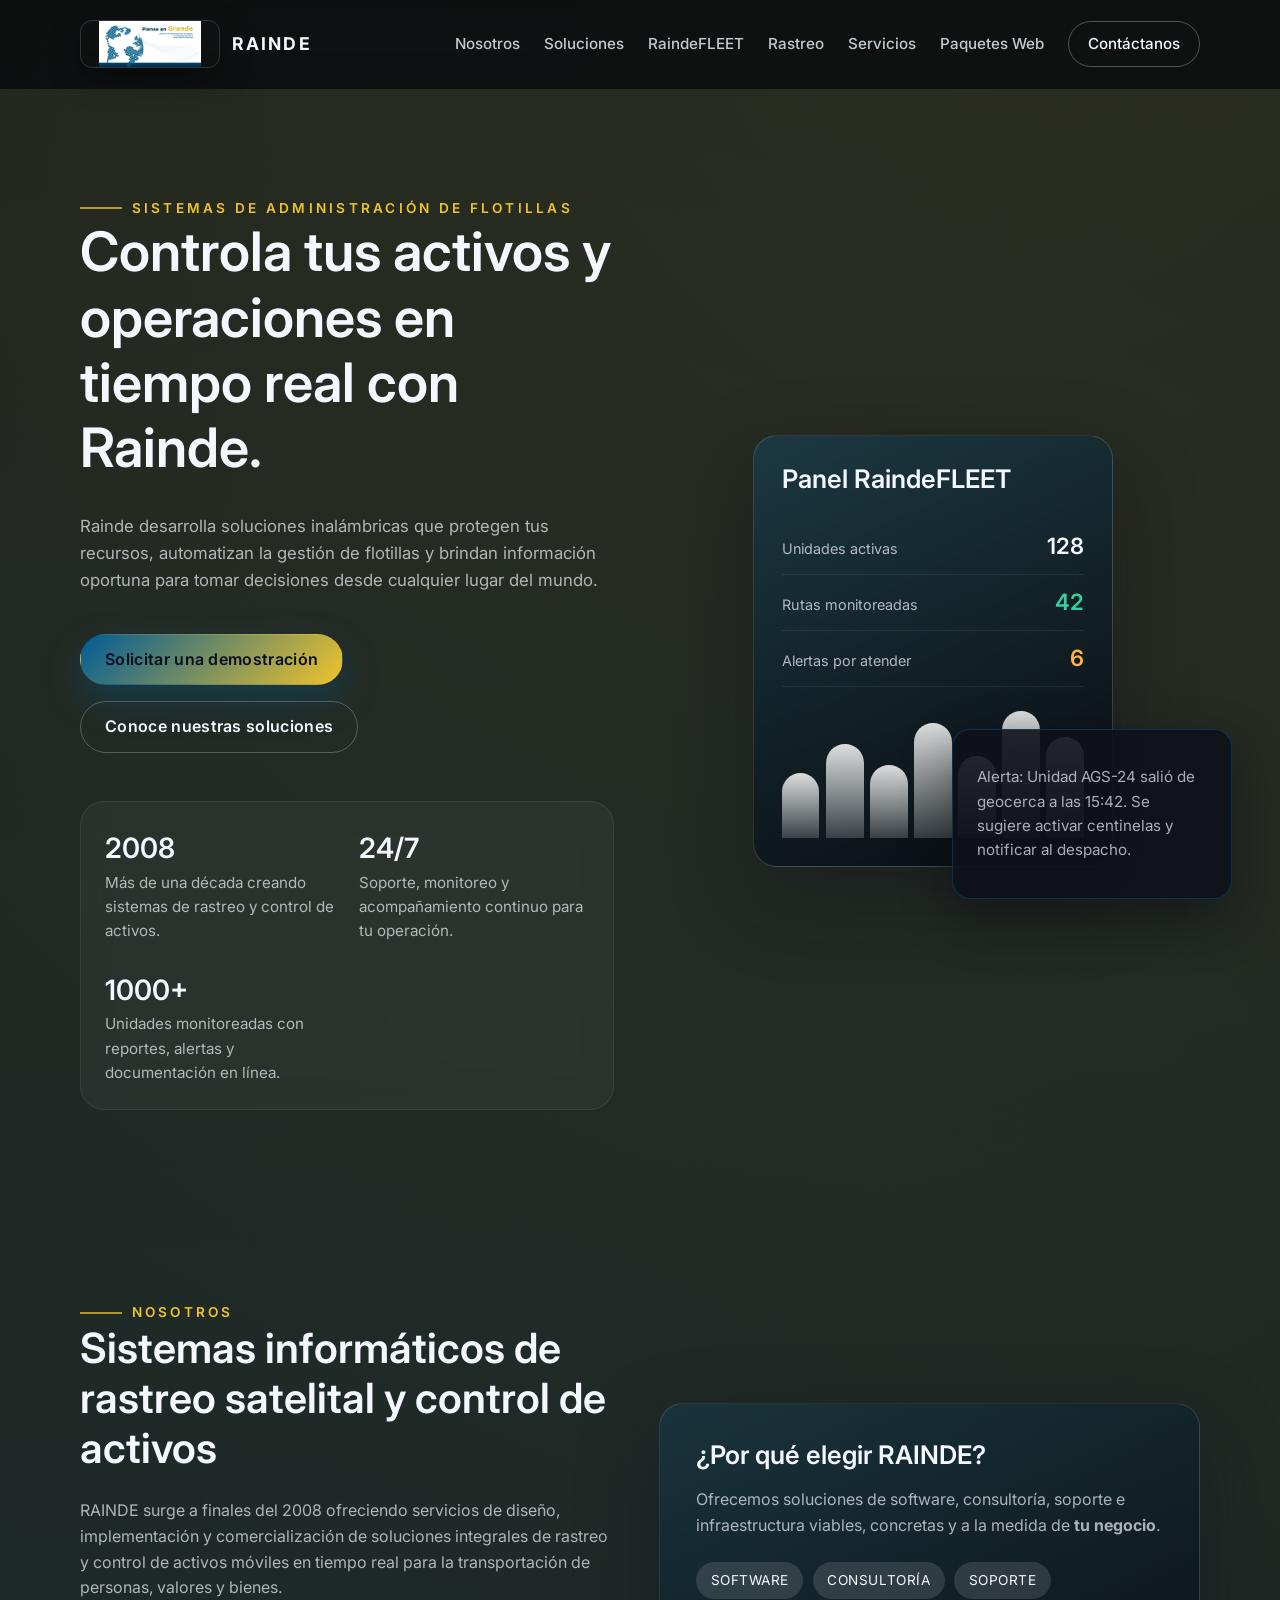
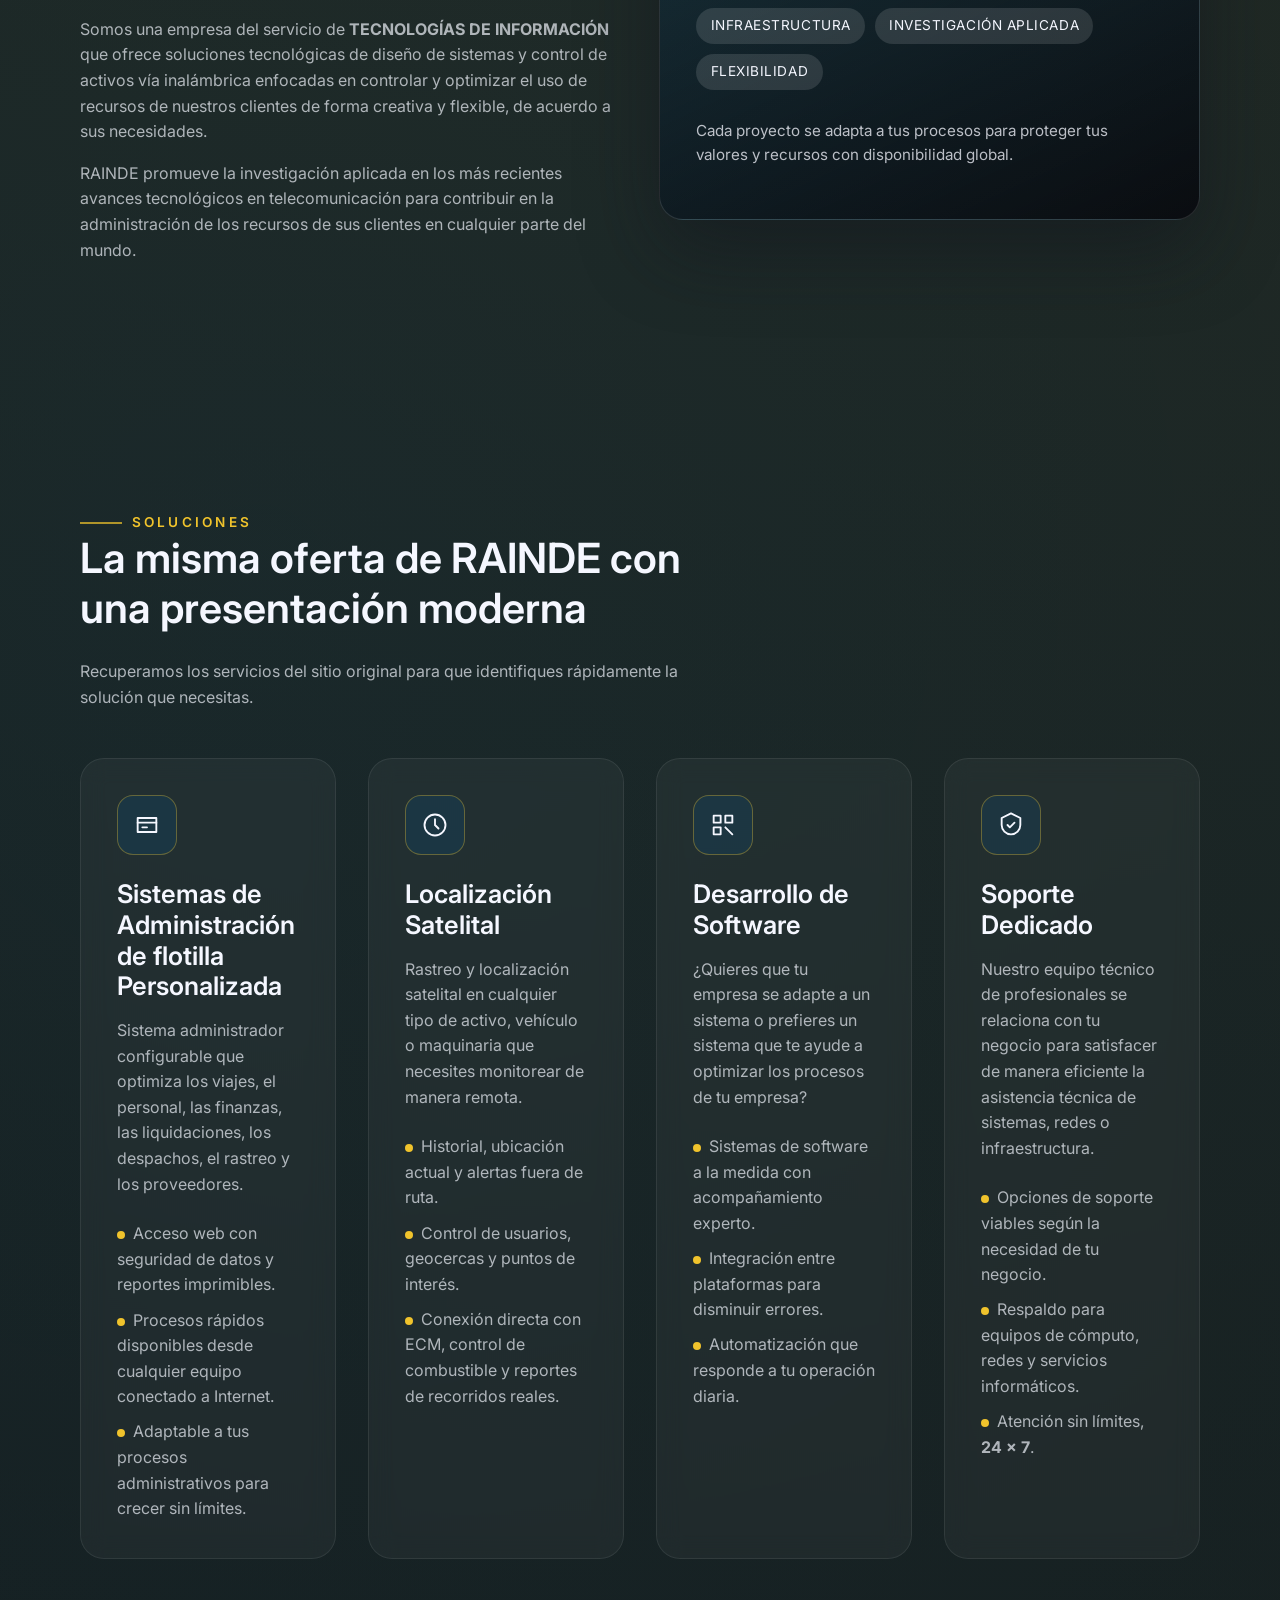
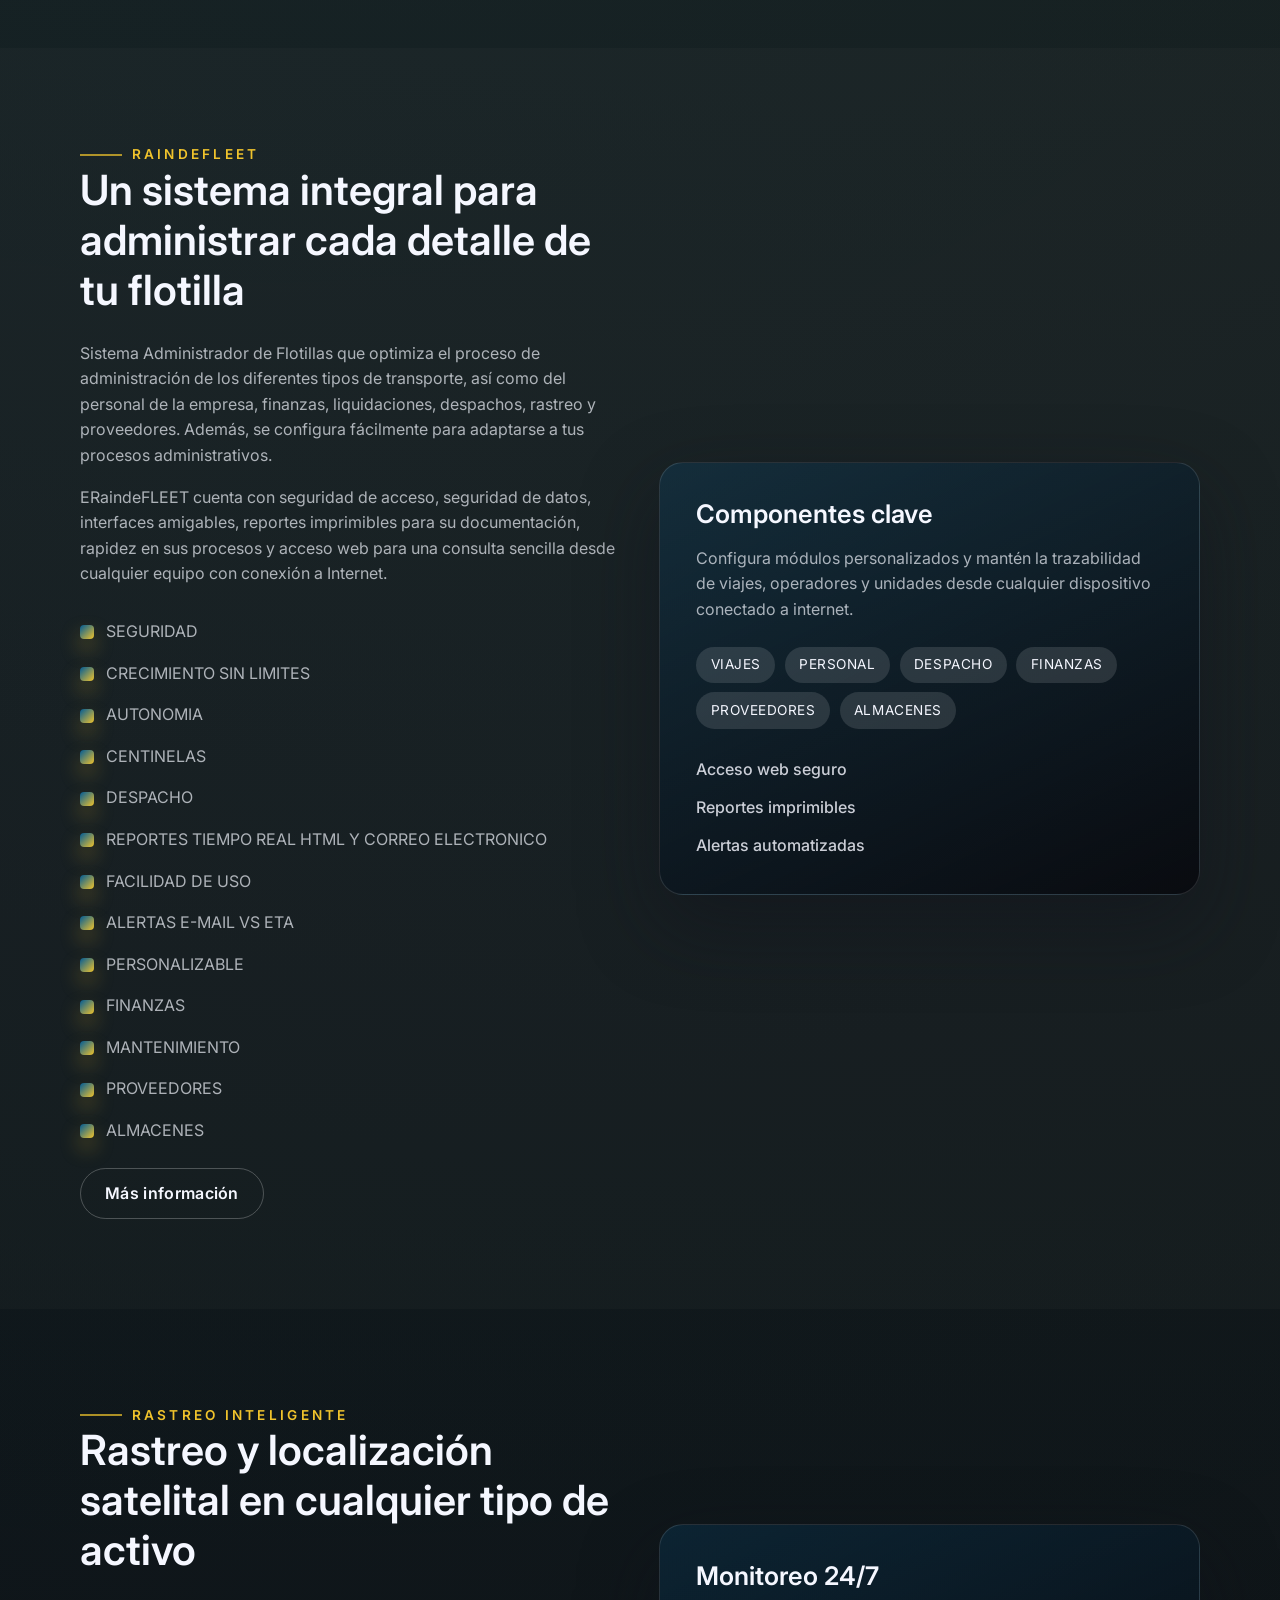
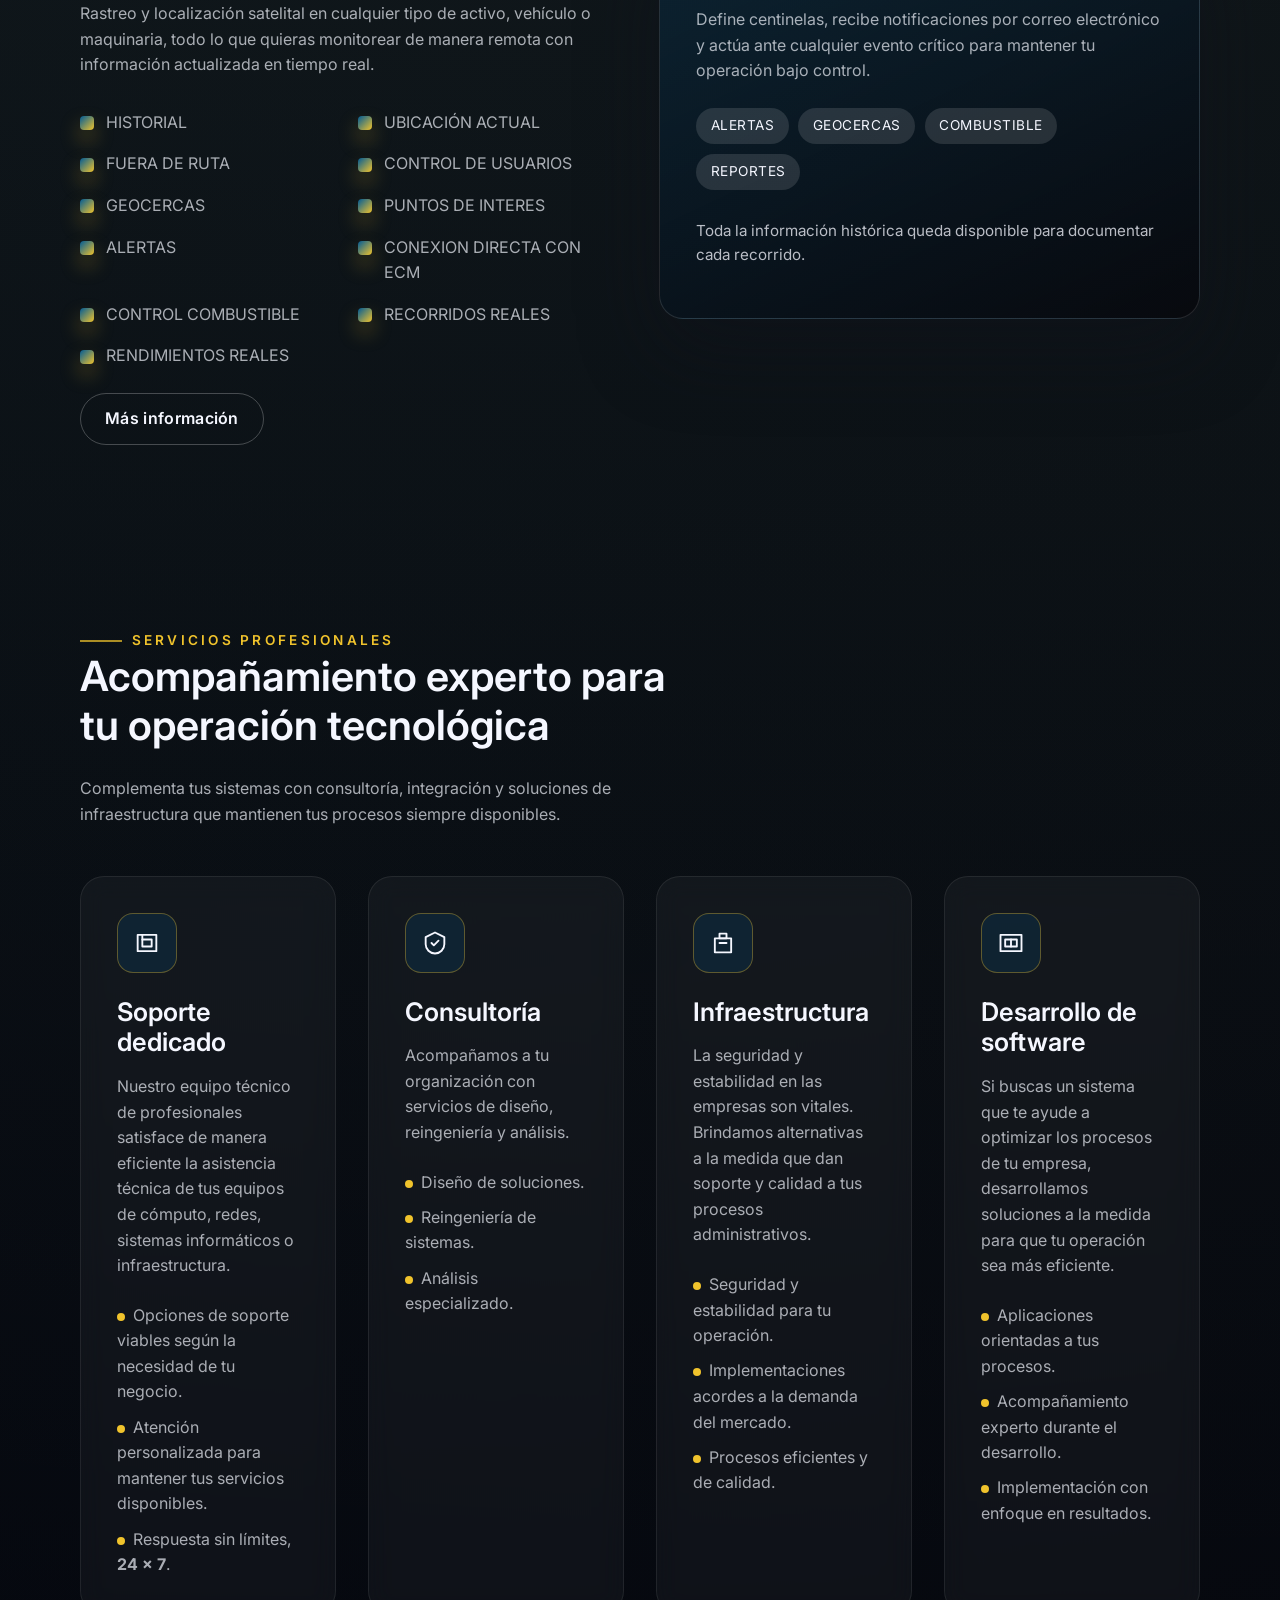
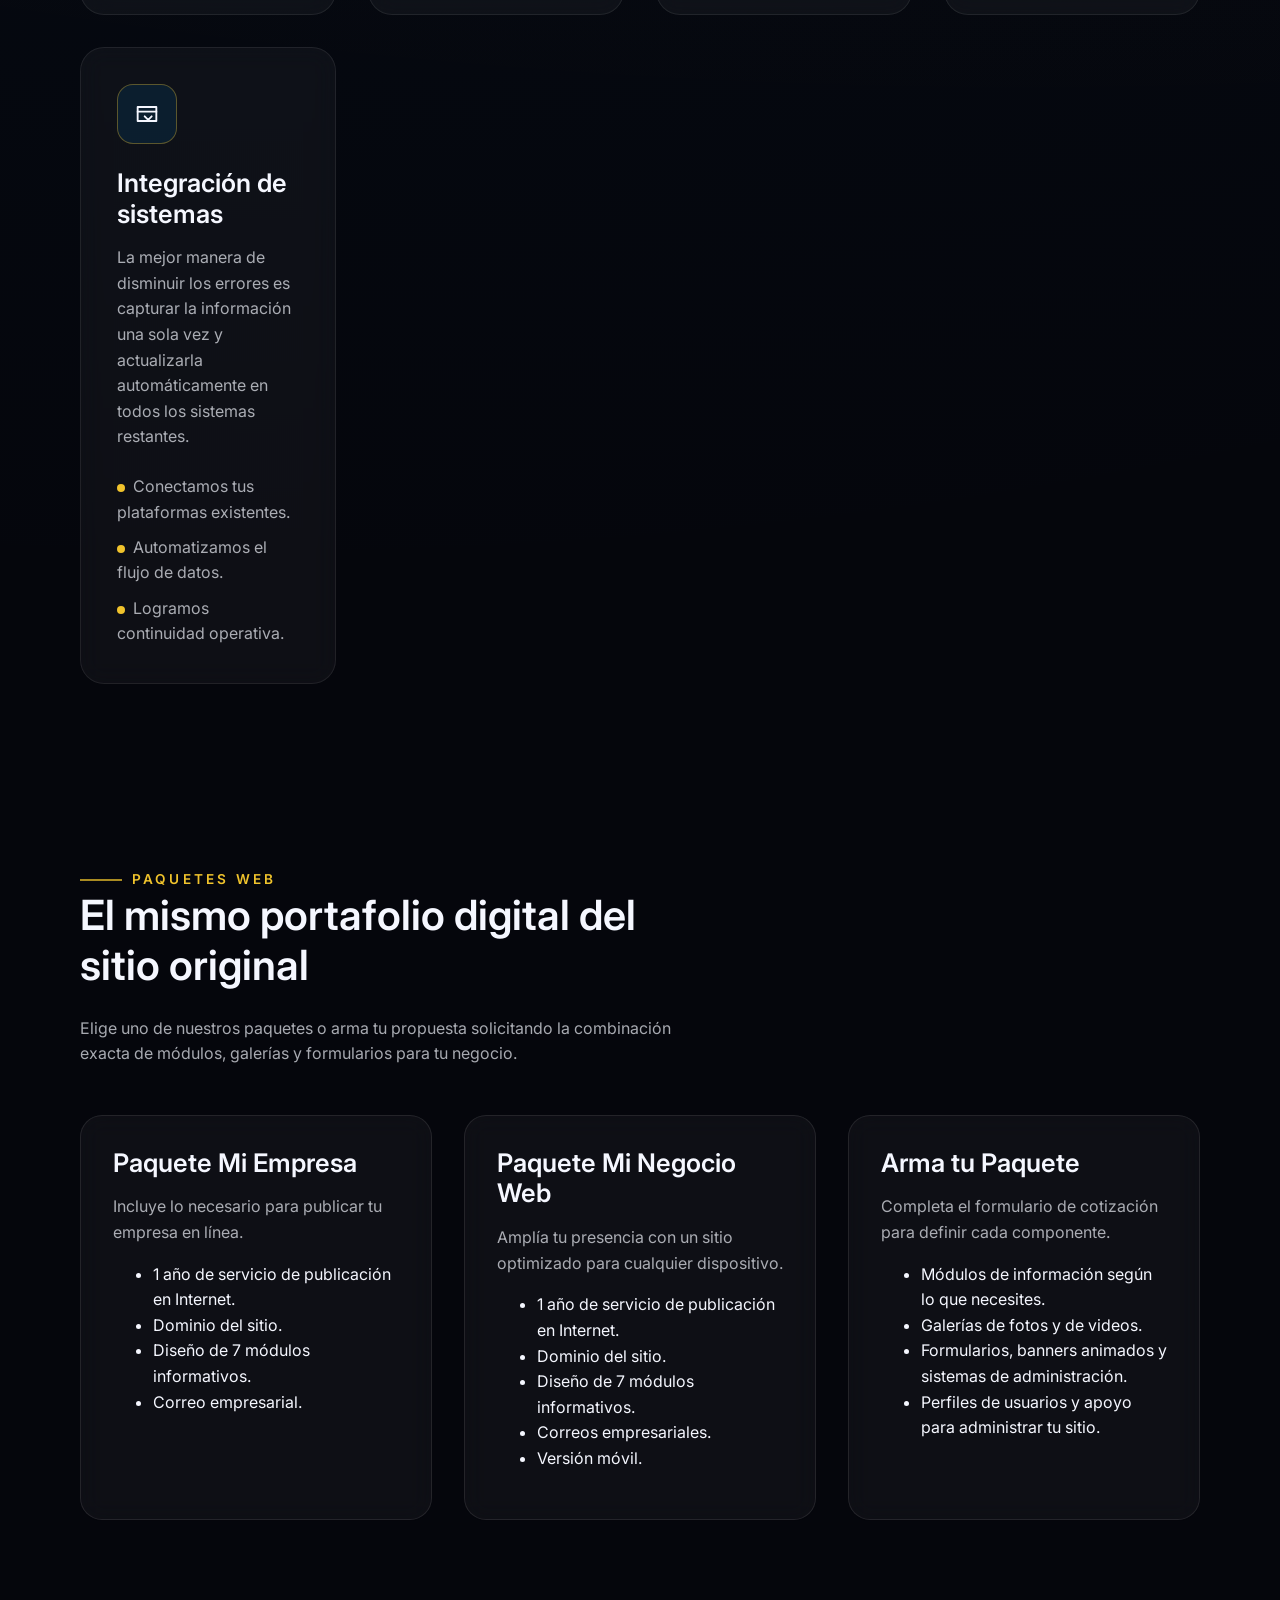
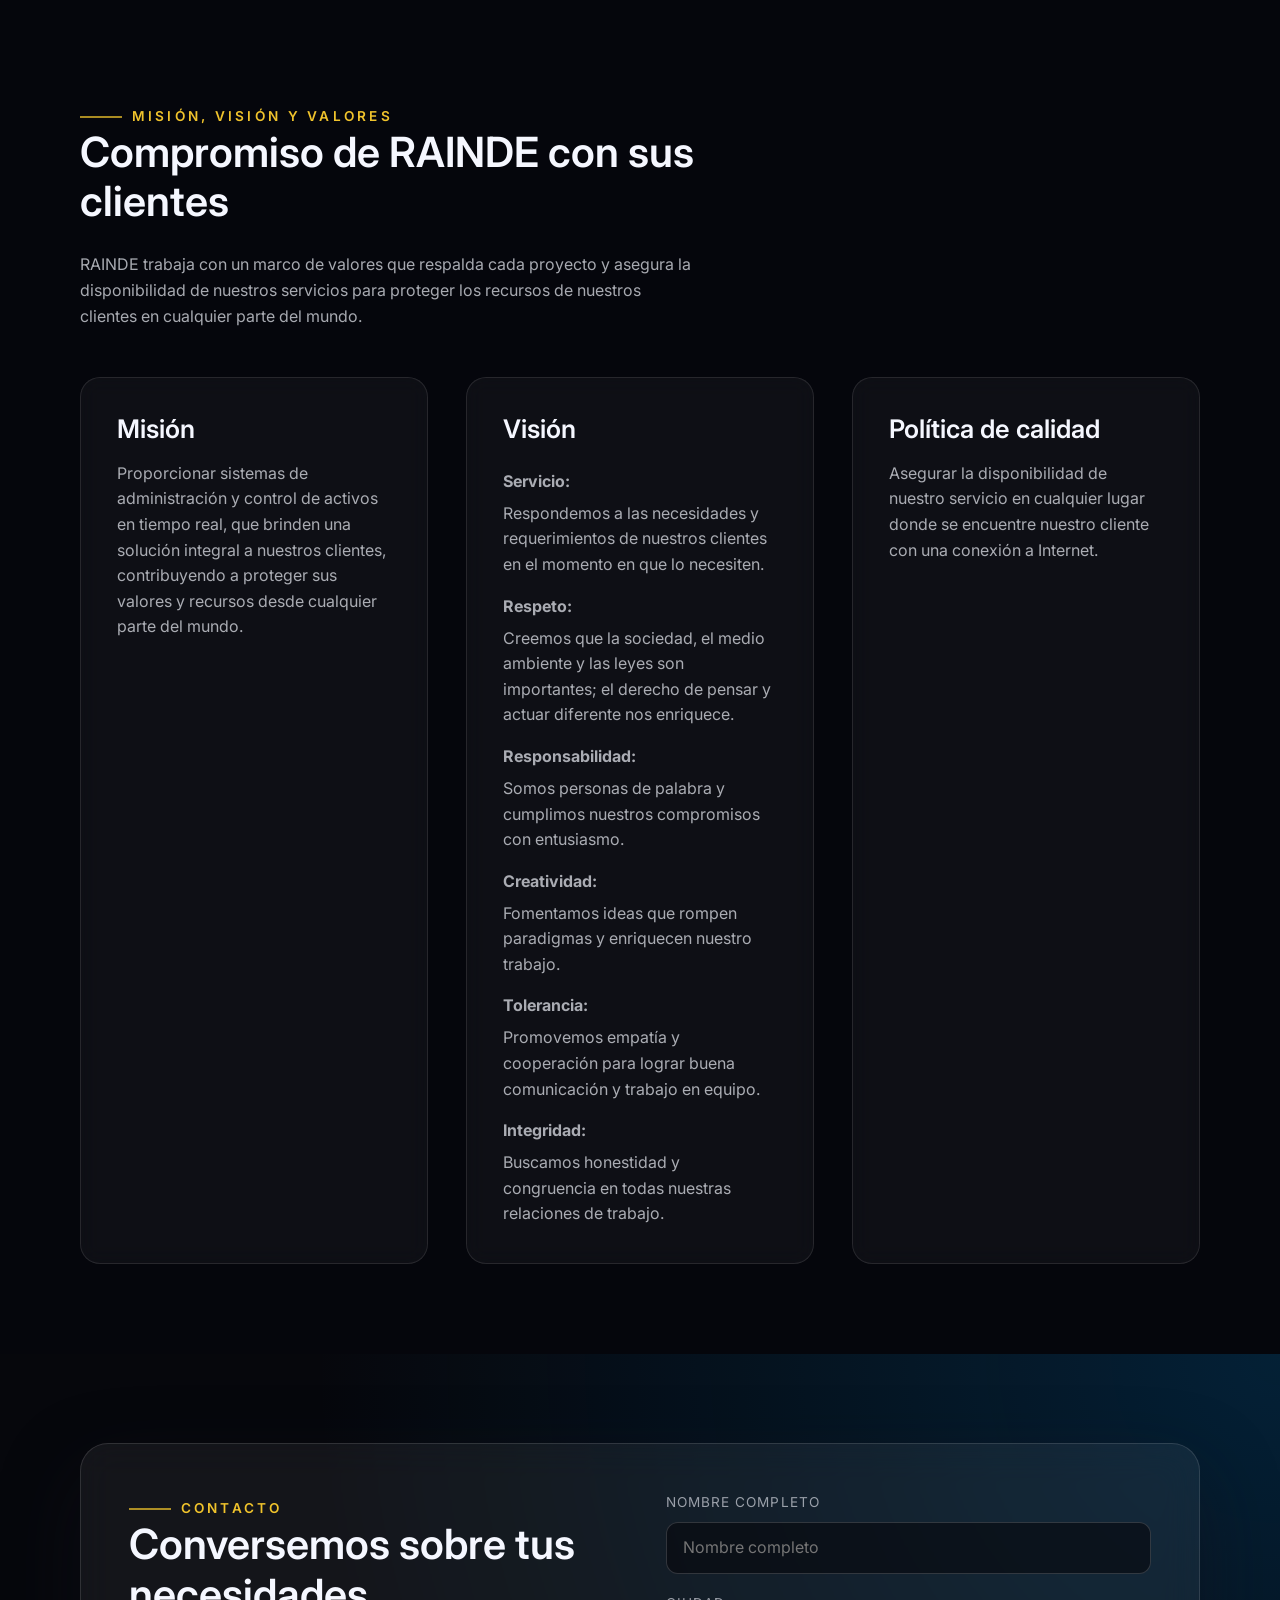
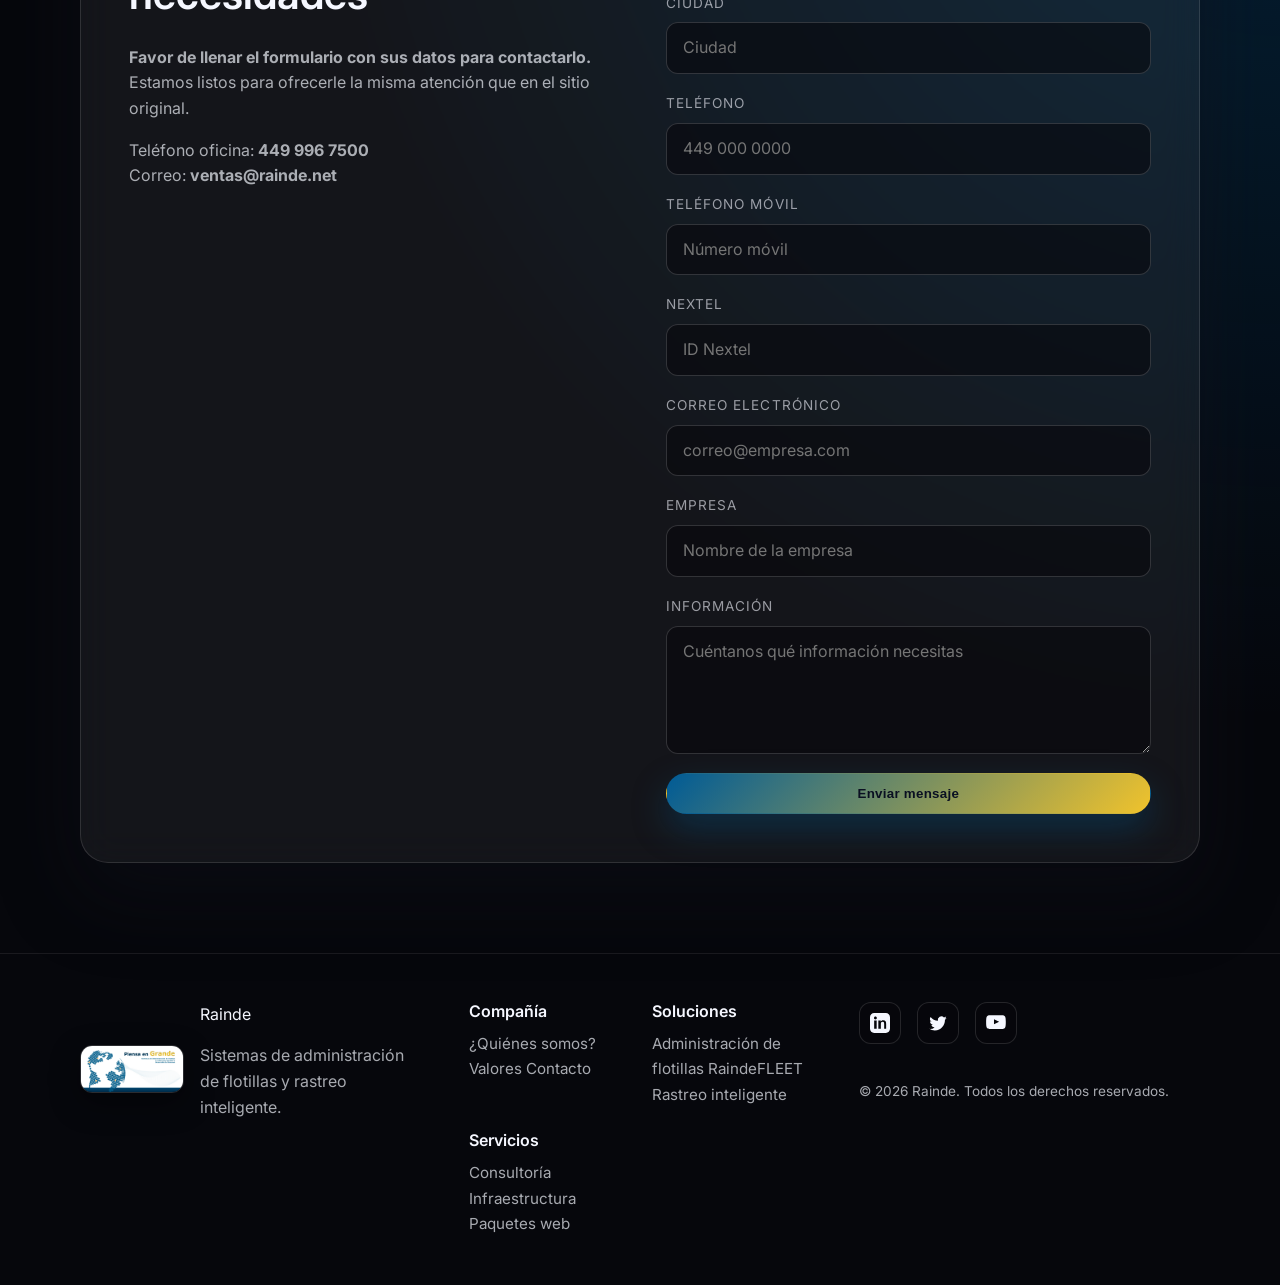
==== commit a0d62256: "Realign landing content with Rainde reference" ====
--- a/index.html
+++ b/index.html
@@ -20,7 +20,11 @@
     <header class="site-header" id="top">
       <div class="container">
         <div class="branding">
-          <span class="logo-mark">R</span>
+          <img
+            src="reference/banner/imgBanner/banner1.jpg"
+            alt="Logotipo de Rainde"
+            class="logo-image"
+          />
           <span class="logo-text">Rainde</span>
         </div>
         <button class="menu-toggle" aria-expanded="false" aria-controls="primary-navigation">
@@ -101,42 +105,48 @@
         </div>
       </section>
 
-      <section class="section" id="nosotros">
-        <div class="container split">
-          <div class="section-heading">
-            <span class="eyebrow">Nosotros</span>
-            <h2>Innovación mexicana en rastreo y control de activos</h2>
-            <p>
-              Rainde surge a finales de 2008 ofreciendo servicios de diseño, implementación y comercialización de soluciones integrales de rastreo y control de activos móviles en tiempo real para la transportación de personas, valores y bienes.
-            </p>
-            <p>
-              Somos una empresa de tecnologías de la información que desarrolla sistemas inalámbricos con creatividad y flexibilidad, capaces de adaptarse a los procesos de cada negocio y respaldados por investigación aplicada en telecomunicaciones.
-            </p>
-          </div>
-          <div class="platform-card">
-            <h3>Misión</h3>
-            <p>Proporcionar sistemas de administración y control de activos en tiempo real que protejan los valores y recursos de nuestros clientes sin importar su ubicación.</p>
-            <h3>Política de calidad</h3>
-            <p>Aseguramos la disponibilidad de nuestros servicios en cualquier lugar donde nuestros clientes cuenten con conexión a internet.</p>
-            <div class="tags">
-              <span>Servicio</span>
-              <span>Respeto</span>
-              <span>Responsabilidad</span>
-              <span>Creatividad</span>
-              <span>Tolerancia</span>
-              <span>Integridad</span>
-            </div>
-          </div>
-        </div>
-      </section>
+        <section class="section" id="nosotros">
+          <div class="container split">
+            <div class="section-heading">
+              <span class="eyebrow">Nosotros</span>
+              <h2>Sistemas informáticos de rastreo satelital y control de activos</h2>
+              <p>
+                RAINDE surge a finales del 2008 ofreciendo servicios de diseño, implementación y comercialización de soluciones integrales de rastreo y control de activos móviles en tiempo real para la transportación de personas, valores y bienes.
+              </p>
+              <p>
+                Somos una empresa del servicio de <strong>TECNOLOGÍAS DE INFORMACIÓN</strong> que ofrece soluciones tecnológicas de diseño de sistemas y control de activos vía inalámbrica enfocadas en controlar y optimizar el uso de recursos de nuestros clientes de forma creativa y flexible, de acuerdo a sus necesidades.
+              </p>
+              <p>
+                RAINDE promueve la investigación aplicada en los más recientes avances tecnológicos en telecomunicación para contribuir en la administración de los recursos de sus clientes en cualquier parte del mundo.
+              </p>
+            </div>
+            <div class="platform-card">
+              <h3>¿Por qué elegir RAINDE?</h3>
+              <p>
+                Ofrecemos soluciones de software, consultoría, soporte e infraestructura viables, concretas y a la medida de <strong>tu negocio</strong>.
+              </p>
+              <div class="tags">
+                <span>Software</span>
+                <span>Consultoría</span>
+                <span>Soporte</span>
+                <span>Infraestructura</span>
+                <span>Investigación aplicada</span>
+                <span>Flexibilidad</span>
+              </div>
+              <p class="platform-note">
+                Cada proyecto se adapta a tus procesos para proteger tus valores y recursos con disponibilidad global.
+              </p>
+            </div>
+          </div>
+        </section>
 
       <section class="section" id="soluciones">
         <div class="container">
           <div class="section-heading">
             <span class="eyebrow">Soluciones</span>
-            <h2>Plataformas y servicios listos para tu flotilla</h2>
-            <p>
-              Integramos administración de viajes, rastreo satelital y soporte especializado para que cada activo se controle en un mismo centro de mando.
+            <h2>La misma oferta de RAINDE con una presentación moderna</h2>
+            <p>
+              Recuperamos los servicios del sitio original para que identifiques rápidamente la solución que necesitas.
             </p>
           </div>
           <div class="grid features">
@@ -148,14 +158,14 @@
                   <path d="M8 14h4" stroke="currentColor" stroke-width="1.6" stroke-linecap="round" />
                 </svg>
               </div>
-              <h3>Administración de Flotillas (ERaindeFLEET)</h3>
-              <p>
-                Optimiza viajes, personal, finanzas, despachos y proveedores con un sistema configurable diseñado para tus procesos.
-              </p>
-              <ul>
-                <li>Acceso web seguro con reportes imprimibles.</li>
-                <li>Alertas automatizadas y seguimiento puntual de cada viaje.</li>
-                <li>Escalabilidad que crece con tus operaciones.</li>
+              <h3>Sistemas de Administración de flotilla Personalizada</h3>
+              <p>
+                Sistema administrador configurable que optimiza los viajes, el personal, las finanzas, las liquidaciones, los despachos, el rastreo y los proveedores.
+              </p>
+              <ul>
+                <li>Acceso web con seguridad de datos y reportes imprimibles.</li>
+                <li>Procesos rápidos disponibles desde cualquier equipo conectado a Internet.</li>
+                <li>Adaptable a tus procesos administrativos para crecer sin límites.</li>
               </ul>
             </article>
             <article>
@@ -165,14 +175,14 @@
                   <path d="M12 7v5l3 3" fill="none" stroke="currentColor" stroke-width="1.6" stroke-linecap="round" />
                 </svg>
               </div>
-              <h3>Rastreo Inteligente</h3>
-              <p>
-                Monitorea en tiempo real cualquier activo, vehículo o maquinaria con historial, ubicación actual y alertas fuera de ruta.
-              </p>
-              <ul>
-                <li>Geocercas, puntos de interés y control de usuarios.</li>
-                <li>Conexión directa con ECM y control de combustible.</li>
-                <li>Reportes de recorridos y rendimientos reales.</li>
+              <h3>Localización Satelital</h3>
+              <p>
+                Rastreo y localización satelital en cualquier tipo de activo, vehículo o maquinaria que necesites monitorear de manera remota.
+              </p>
+              <ul>
+                <li>Historial, ubicación actual y alertas fuera de ruta.</li>
+                <li>Control de usuarios, geocercas y puntos de interés.</li>
+                <li>Conexión directa con ECM, control de combustible y reportes de recorridos reales.</li>
               </ul>
             </article>
             <article>
@@ -182,14 +192,31 @@
                   <path d="M14 14l6 6" stroke="currentColor" stroke-width="1.6" stroke-linecap="round" />
                 </svg>
               </div>
-              <h3>Soporte y operación 24/7</h3>
-              <p>
-                Un equipo técnico profesional atiende sistemas, redes e infraestructura con planes ajustados a tus necesidades.
-              </p>
-              <ul>
-                <li>Asistencia eficiente para tu parque tecnológico.</li>
-                <li>Opciones viables según tu operación.</li>
-                <li>Atención sin límites, disponible 24 x 7.</li>
+              <h3>Desarrollo de Software</h3>
+              <p>
+                ¿Quieres que tu empresa se adapte a un sistema o prefieres un sistema que te ayude a optimizar los procesos de tu empresa?
+              </p>
+              <ul>
+                <li>Sistemas de software a la medida con acompañamiento experto.</li>
+                <li>Integración entre plataformas para disminuir errores.</li>
+                <li>Automatización que responde a tu operación diaria.</li>
+              </ul>
+            </article>
+            <article>
+              <div class="icon">
+                <svg viewBox="0 0 24 24" aria-hidden="true">
+                  <path d="M4 6l8-4 8 4v6c0 4.4-3.6 8-8 8s-8-3.6-8-8z" fill="none" stroke="currentColor" stroke-width="1.6" stroke-linejoin="round" />
+                  <path d="M9 12l2 2 4-4" fill="none" stroke="currentColor" stroke-width="1.6" stroke-linecap="round" stroke-linejoin="round" />
+                </svg>
+              </div>
+              <h3>Soporte Dedicado</h3>
+              <p>
+                Nuestro equipo técnico de profesionales se relaciona con tu negocio para satisfacer de manera eficiente la asistencia técnica de sistemas, redes o infraestructura.
+              </p>
+              <ul>
+                <li>Opciones de soporte viables según la necesidad de tu negocio.</li>
+                <li>Respaldo para equipos de cómputo, redes y servicios informáticos.</li>
+                <li>Atención sin límites, <strong>24 x 7</strong>.</li>
               </ul>
             </article>
           </div>
@@ -202,17 +229,27 @@
             <span class="eyebrow">RaindeFLEET</span>
             <h2>Un sistema integral para administrar cada detalle de tu flotilla</h2>
             <p>
-              ERaindeFLEET reúne seguridad, rapidez y facilidad de uso para automatizar la administración de viajes, liquidaciones y recursos desde un entorno web.
+              Sistema Administrador de Flotillas que optimiza el proceso de administración de los diferentes tipos de transporte, así como del personal de la empresa, finanzas, liquidaciones, despachos, rastreo y proveedores. Además, se configura fácilmente para adaptarse a tus procesos administrativos.
+            </p>
+            <p>
+              ERaindeFLEET cuenta con seguridad de acceso, seguridad de datos, interfaces amigables, reportes imprimibles para su documentación, rapidez en sus procesos y acceso web para una consulta sencilla desde cualquier equipo con conexión a Internet.
             </p>
             <ul class="checklist">
-              <li>Seguridad en el acceso y resguardo de datos.</li>
-              <li>Crecimiento sin límites conforme escala tu operación.</li>
-              <li>Autonomía y centinelas para monitorear cada unidad.</li>
-              <li>Herramientas de despacho con reportes en tiempo real y correo electrónico.</li>
-              <li>Alertas contra desviaciones de ETA y eventos críticos.</li>
-              <li>Finanzas, liquidaciones y mantenimiento preventivo integrados.</li>
-              <li>Gestión completa de proveedores y almacenes.</li>
+              <li>SEGURIDAD</li>
+              <li>CRECIMIENTO SIN LIMITES</li>
+              <li>AUTONOMIA</li>
+              <li>CENTINELAS</li>
+              <li>DESPACHO</li>
+              <li>REPORTES TIEMPO REAL HTML Y CORREO ELECTRONICO</li>
+              <li>FACILIDAD DE USO</li>
+              <li>ALERTAS E-MAIL VS ETA</li>
+              <li>PERSONALIZABLE</li>
+              <li>FINANZAS</li>
+              <li>MANTENIMIENTO</li>
+              <li>PROVEEDORES</li>
+              <li>ALMACENES</li>
             </ul>
+            <a class="button ghost more-info" href="#contacto">Más información</a>
           </div>
           <div class="platform-card">
             <h3>Componentes clave</h3>
@@ -237,57 +274,40 @@
       </section>
 
       <section class="section" id="rastreointeligente">
-        <div class="container">
-          <div class="section-heading">
+        <div class="container split">
+          <div>
             <span class="eyebrow">Rastreo Inteligente</span>
-            <h2>Monitoreo satelital con información precisa y accionable</h2>
-            <p>
-              Visualiza la ubicación actual, el historial de recorridos y los eventos críticos de cada activo para reaccionar a tiempo y proteger tu operación.
-            </p>
-          </div>
-          <div class="grid insights-grid">
-            <article>
-              <h3>Historial y análisis</h3>
-              <p>Consulta recorridos reales y rendimientos para documentar cada trayecto.</p>
-              <dl>
-                <div>
-                  <dt>Historial</dt>
-                  <dd>Trayectorias completas con tiempos y distancias.</dd>
-                </div>
-                <div>
-                  <dt>Reportes</dt>
-                  <dd>Información lista para exportar y compartir.</dd>
-                </div>
-              </dl>
-            </article>
-            <article>
-              <h3>Control operativo</h3>
-              <p>Define reglas por geocercas y recibe alertas ante desvíos o paradas no previstas.</p>
-              <dl>
-                <div>
-                  <dt>Geocercas</dt>
-                  <dd>Delimita zonas seguras y puntos de interés.</dd>
-                </div>
-                <div>
-                  <dt>Fuera de ruta</dt>
-                  <dd>Centinelas que notifican variaciones en la ruta planeada.</dd>
-                </div>
-              </dl>
-            </article>
-            <article>
-              <h3>Integración vehicular</h3>
-              <p>Conecta la plataforma al ECM para controlar combustible y desempeño.</p>
-              <dl>
-                <div>
-                  <dt>ECM</dt>
-                  <dd>Lectura directa de datos del motor y diagnósticos.</dd>
-                </div>
-                <div>
-                  <dt>Combustible</dt>
-                  <dd>Seguimiento de consumo real con alertas configurables.</dd>
-                </div>
-              </dl>
-            </article>
+            <h2>Rastreo y localización satelital en cualquier tipo de activo</h2>
+            <p>
+              Rastreo y localización satelital en cualquier tipo de activo, vehículo o maquinaria, todo lo que quieras monitorear de manera remota con información actualizada en tiempo real.
+            </p>
+            <ul class="checklist columns">
+              <li>HISTORIAL</li>
+              <li>UBICACIÓN ACTUAL</li>
+              <li>FUERA DE RUTA</li>
+              <li>CONTROL DE USUARIOS</li>
+              <li>GEOCERCAS</li>
+              <li>PUNTOS DE INTERES</li>
+              <li>ALERTAS</li>
+              <li>CONEXION DIRECTA CON ECM</li>
+              <li>CONTROL COMBUSTIBLE</li>
+              <li>RECORRIDOS REALES</li>
+              <li>RENDIMIENTOS REALES</li>
+            </ul>
+            <a class="button ghost more-info" href="#contacto">Más información</a>
+          </div>
+          <div class="platform-card">
+            <h3>Monitoreo 24/7</h3>
+            <p>
+              Define centinelas, recibe notificaciones por correo electrónico y actúa ante cualquier evento crítico para mantener tu operación bajo control.
+            </p>
+            <div class="tags">
+              <span>Alertas</span>
+              <span>Geocercas</span>
+              <span>Combustible</span>
+              <span>Reportes</span>
+            </div>
+            <p class="platform-note">Toda la información histórica queda disponible para documentar cada recorrido.</p>
           </div>
         </div>
       </section>
@@ -301,7 +321,25 @@
               Complementa tus sistemas con consultoría, integración y soluciones de infraestructura que mantienen tus procesos siempre disponibles.
             </p>
           </div>
-          <div class="grid features">
+          <div class="grid features services-grid">
+            <article>
+              <div class="icon">
+                <svg viewBox="0 0 24 24" aria-hidden="true">
+                  <path d="M4 5h16v14H4z" fill="none" stroke="currentColor" stroke-width="1.6" stroke-linejoin="round" />
+                  <path d="M8 9h8v6H8z" fill="none" stroke="currentColor" stroke-width="1.6" stroke-linejoin="round" />
+                  <path d="M8 5v4" stroke="currentColor" stroke-width="1.6" stroke-linecap="round" />
+                </svg>
+              </div>
+              <h3>Soporte dedicado</h3>
+              <p>
+                Nuestro equipo técnico de profesionales satisface de manera eficiente la asistencia técnica de tus equipos de cómputo, redes, sistemas informáticos o infraestructura.
+              </p>
+              <ul>
+                <li>Opciones de soporte viables según la necesidad de tu negocio.</li>
+                <li>Atención personalizada para mantener tus servicios disponibles.</li>
+                <li>Respuesta sin límites, <strong>24 x 7</strong>.</li>
+              </ul>
+            </article>
             <article>
               <div class="icon">
                 <svg viewBox="0 0 24 24" aria-hidden="true">
@@ -309,14 +347,12 @@
                   <path d="M9 12l2 2 4-4" fill="none" stroke="currentColor" stroke-width="1.6" stroke-linecap="round" stroke-linejoin="round" />
                 </svg>
               </div>
-              <h3>Consultoría y diseño</h3>
-              <p>
-                Diseñamos, analizamos y reingenierizamos sistemas para que cada solución se ajuste a tu estrategia de negocio.
-              </p>
-              <ul>
-                <li>Diseño de soluciones a la medida.</li>
-                <li>Reingeniería de sistemas existentes.</li>
-                <li>Análisis funcional y técnico especializado.</li>
+              <h3>Consultoría</h3>
+              <p>Acompañamos a tu organización con servicios de diseño, reingeniería y análisis.</p>
+              <ul>
+                <li>Diseño de soluciones.</li>
+                <li>Reingeniería de sistemas.</li>
+                <li>Análisis especializado.</li>
               </ul>
             </article>
             <article>
@@ -327,14 +363,14 @@
                   <path d="M9 12h6" stroke="currentColor" stroke-width="1.6" stroke-linecap="round" />
                 </svg>
               </div>
-              <h3>Infraestructura a la medida</h3>
-              <p>
-                Garantizamos seguridad y estabilidad para que tus servicios informáticos respondan a la demanda del mercado.
-              </p>
-              <ul>
-                <li>Evaluaciones de seguridad y disponibilidad.</li>
-                <li>Implementaciones alineadas a tus procesos.</li>
-                <li>Operaciones eficientes con calidad comprobada.</li>
+              <h3>Infraestructura</h3>
+              <p>
+                La seguridad y estabilidad en las empresas son vitales. Brindamos alternativas a la medida que dan soporte y calidad a tus procesos administrativos.
+              </p>
+              <ul>
+                <li>Seguridad y estabilidad para tu operación.</li>
+                <li>Implementaciones acordes a la demanda del mercado.</li>
+                <li>Procesos eficientes y de calidad.</li>
               </ul>
             </article>
             <article>
@@ -345,14 +381,32 @@
                   <path d="M12 9v6" stroke="currentColor" stroke-width="1.6" stroke-linecap="round" />
                 </svg>
               </div>
-              <h3>Desarrollo e integración</h3>
-              <p>
-                Construimos software a la medida e integramos sistemas para que los datos se capturen una sola vez y lleguen a toda tu organización.
-              </p>
-              <ul>
-                <li>Automatización de procesos críticos.</li>
-                <li>Conectividad entre plataformas existentes.</li>
-                <li>Escenarios personalizables para cada área.</li>
+              <h3>Desarrollo de software</h3>
+              <p>
+                Si buscas un sistema que te ayude a optimizar los procesos de tu empresa, desarrollamos soluciones a la medida para que tu operación sea más eficiente.
+              </p>
+              <ul>
+                <li>Aplicaciones orientadas a tus procesos.</li>
+                <li>Acompañamiento experto durante el desarrollo.</li>
+                <li>Implementación con enfoque en resultados.</li>
+              </ul>
+            </article>
+            <article>
+              <div class="icon">
+                <svg viewBox="0 0 24 24" aria-hidden="true">
+                  <path d="M4 6h16v12H4z" fill="none" stroke="currentColor" stroke-width="1.6" stroke-linejoin="round" />
+                  <path d="M4 10h16" stroke="currentColor" stroke-width="1.6" stroke-linecap="round" />
+                  <path d="M10 14l3 3 3-3" fill="none" stroke="currentColor" stroke-width="1.6" stroke-linecap="round" stroke-linejoin="round" />
+                </svg>
+              </div>
+              <h3>Integración de sistemas</h3>
+              <p>
+                La mejor manera de disminuir los errores es capturar la información una sola vez y actualizarla automáticamente en todos los sistemas restantes.
+              </p>
+              <ul>
+                <li>Conectamos tus plataformas existentes.</li>
+                <li>Automatizamos el flujo de datos.</li>
+                <li>Logramos continuidad operativa.</li>
               </ul>
             </article>
           </div>
@@ -363,109 +417,77 @@
         <div class="container">
           <div class="section-heading">
             <span class="eyebrow">Paquetes web</span>
-            <h2>Presencia digital lista para impulsar tu negocio</h2>
-            <p>
-              Selecciona la opción que mejor se adapte a tu empresa o arma una propuesta personalizada con los módulos que necesites.
+            <h2>El mismo portafolio digital del sitio original</h2>
+            <p>
+              Elige uno de nuestros paquetes o arma tu propuesta solicitando la combinación exacta de módulos, galerías y formularios para tu negocio.
             </p>
           </div>
           <div class="grid insights-grid">
             <article>
               <h3>Paquete Mi Empresa</h3>
-              <p>Todo lo necesario para iniciar tu sitio corporativo.</p>
-              <ul>
-                <li>1 año de publicación en internet.</li>
-                <li>Dominio incluido y diseño de 7 módulos informativos.</li>
-                <li>Correo empresarial para tu equipo.</li>
+              <p>Incluye lo necesario para publicar tu empresa en línea.</p>
+              <ul>
+                <li>1 año de servicio de publicación en Internet.</li>
+                <li>Dominio del sitio.</li>
+                <li>Diseño de 7 módulos informativos.</li>
+                <li>Correo empresarial.</li>
               </ul>
             </article>
             <article>
               <h3>Paquete Mi Negocio Web</h3>
-              <p>Una experiencia optimizada para clientes en cualquier dispositivo.</p>
-              <ul>
-                <li>1 año de hospedaje y dominio administrado.</li>
-                <li>7 módulos informativos con diseño profesional.</li>
-                <li>Correos empresariales y versión móvil del sitio.</li>
+              <p>Amplía tu presencia con un sitio optimizado para cualquier dispositivo.</p>
+              <ul>
+                <li>1 año de servicio de publicación en Internet.</li>
+                <li>Dominio del sitio.</li>
+                <li>Diseño de 7 módulos informativos.</li>
+                <li>Correos empresariales.</li>
+                <li>Versión móvil.</li>
               </ul>
             </article>
             <article>
               <h3>Arma tu Paquete</h3>
-              <p>Cotiza un proyecto a la medida con los componentes que requieres.</p>
-              <ul>
-                <li>Módulos informativos, galerías y formularios personalizables.</li>
-                <li>Banners animados, sistemas de administración y perfiles de usuarios.</li>
-                <li>Acompañamiento para publicar y gestionar tu sitio.</li>
-              </ul>
-            </article>
-          </div>
-        </div>
-      </section>
-
-      <section class="section testimonials" id="valores">
+              <p>Completa el formulario de cotización para definir cada componente.</p>
+              <ul>
+                <li>Módulos de información según lo que necesites.</li>
+                <li>Galerías de fotos y de videos.</li>
+                <li>Formularios, banners animados y sistemas de administración.</li>
+                <li>Perfiles de usuarios y apoyo para administrar tu sitio.</li>
+              </ul>
+            </article>
+          </div>
+        </div>
+      </section>
+
+      <section class="section" id="valores">
         <div class="container">
           <div class="section-heading">
-            <span class="eyebrow">Valores</span>
-            <h2>Nuestro compromiso con clientes y colaboradores</h2>
-          </div>
-          <div class="carousel" role="list">
-            <article class="testimonial" role="listitem">
-              <p>Respondemos a las necesidades de nuestros clientes en el momento en que lo requieren.</p>
-              <div class="author">
-                <span class="avatar" aria-hidden="true">S</span>
-                <div>
-                  <strong>Servicio</strong>
-                  <span>Disponibilidad y acompañamiento oportuno.</span>
-                </div>
-              </div>
-            </article>
-            <article class="testimonial" role="listitem">
-              <p>Creemos en la importancia de la sociedad, el medio ambiente y el respeto a las leyes.</p>
-              <div class="author">
-                <span class="avatar" aria-hidden="true">R</span>
-                <div>
-                  <strong>Respeto</strong>
-                  <span>Diversidad de ideas que fortalece a nuestro equipo.</span>
-                </div>
-              </div>
-            </article>
-            <article class="testimonial" role="listitem">
-              <p>Cumplimos nuestros compromisos con entusiasmo y constancia para alcanzar las metas.</p>
-              <div class="author">
-                <span class="avatar" aria-hidden="true">R</span>
-                <div>
-                  <strong>Responsabilidad</strong>
-                  <span>Palabra y acciones alineadas a cada proyecto.</span>
-                </div>
-              </div>
-            </article>
-            <article class="testimonial" role="listitem">
-              <p>Fomentamos ideas que rompen paradigmas y enriquecen nuestro trabajo diario.</p>
-              <div class="author">
-                <span class="avatar" aria-hidden="true">C</span>
-                <div>
-                  <strong>Creatividad</strong>
-                  <span>Innovación continua para nuestros clientes.</span>
-                </div>
-              </div>
-            </article>
-            <article class="testimonial" role="listitem">
-              <p>Promovemos la empatía y la cooperación para lograr comunicación y trabajo en equipo efectivos.</p>
-              <div class="author">
-                <span class="avatar" aria-hidden="true">T</span>
-                <div>
-                  <strong>Tolerancia</strong>
-                  <span>Relaciones que suman a cada proyecto.</span>
-                </div>
-              </div>
-            </article>
-            <article class="testimonial" role="listitem">
-              <p>Buscamos honestidad y congruencia en cada relación laboral y comercial.</p>
-              <div class="author">
-                <span class="avatar" aria-hidden="true">I</span>
-                <div>
-                  <strong>Integridad</strong>
-                  <span>Trabajo digno dentro del marco de la ley.</span>
-                </div>
-              </div>
+            <span class="eyebrow">Misión, Visión y Valores</span>
+            <h2>Compromiso de RAINDE con sus clientes</h2>
+            <p>
+              RAINDE trabaja con un marco de valores que respalda cada proyecto y asegura la disponibilidad de nuestros servicios para proteger los recursos de nuestros clientes en cualquier parte del mundo.
+            </p>
+          </div>
+          <div class="values-grid">
+            <article>
+              <h3>Misión</h3>
+              <p>
+                Proporcionar sistemas de administración y control de activos en tiempo real, que brinden una solución integral a nuestros clientes, contribuyendo a proteger sus valores y recursos desde cualquier parte del mundo.
+              </p>
+            </article>
+            <article>
+              <h3>Visión</h3>
+              <ul>
+                <li><strong>Servicio:</strong> Respondemos a las necesidades y requerimientos de nuestros clientes en el momento en que lo necesiten.</li>
+                <li><strong>Respeto:</strong> Creemos que la sociedad, el medio ambiente y las leyes son importantes; el derecho de pensar y actuar diferente nos enriquece.</li>
+                <li><strong>Responsabilidad:</strong> Somos personas de palabra y cumplimos nuestros compromisos con entusiasmo.</li>
+                <li><strong>Creatividad:</strong> Fomentamos ideas que rompen paradigmas y enriquecen nuestro trabajo.</li>
+                <li><strong>Tolerancia:</strong> Promovemos empatía y cooperación para lograr buena comunicación y trabajo en equipo.</li>
+                <li><strong>Integridad:</strong> Buscamos honestidad y congruencia en todas nuestras relaciones de trabajo.</li>
+              </ul>
+            </article>
+            <article>
+              <h3>Política de calidad</h3>
+              <p>Asegurar la disponibilidad de nuestro servicio en cualquier lugar donde se encuentre nuestro cliente con una conexión a Internet.</p>
             </article>
           </div>
         </div>
@@ -478,14 +500,30 @@
               <span class="eyebrow">Contacto</span>
               <h2>Conversemos sobre tus necesidades</h2>
               <p>
-                Solicita una demostración personalizada o comparte los retos de tu operación. Nuestro equipo te ayudará a elegir la solución adecuada.
+                <strong>Favor de llenar el formulario con sus datos para contactarlo.</strong> Estamos listos para ofrecerle la misma atención que en el sitio original.
               </p>
               <p>Teléfono oficina: <strong>449 996 7500</strong><br />Correo: <strong>ventas@rainde.net</strong></p>
             </div>
             <form class="cta-form" action="#" method="post">
               <div class="form-row">
                 <label for="name">Nombre completo</label>
-                <input type="text" id="name" name="name" placeholder="Nombre y apellido" required />
+                <input type="text" id="name" name="name" placeholder="Nombre completo" required />
+              </div>
+              <div class="form-row">
+                <label for="city">Ciudad</label>
+                <input type="text" id="city" name="city" placeholder="Ciudad" required />
+              </div>
+              <div class="form-row">
+                <label for="phone">Teléfono</label>
+                <input type="tel" id="phone" name="phone" placeholder="449 000 0000" required />
+              </div>
+              <div class="form-row">
+                <label for="mobile">Teléfono móvil</label>
+                <input type="tel" id="mobile" name="mobile" placeholder="Número móvil" />
+              </div>
+              <div class="form-row">
+                <label for="nextel">Nextel</label>
+                <input type="text" id="nextel" name="nextel" placeholder="ID Nextel" />
               </div>
               <div class="form-row">
                 <label for="email">Correo electrónico</label>
@@ -493,17 +531,11 @@
               </div>
               <div class="form-row">
                 <label for="company">Empresa</label>
-                <input type="text" id="company" name="company" placeholder="Nombre de la empresa" />
-              </div>
-              <div class="form-row">
-                <label for="fleet-size">Tamaño de la flotilla</label>
-                <select id="fleet-size" name="fleet-size">
-                  <option value="" disabled selected>Selecciona una opción</option>
-                  <option value="1-50">1-50 vehículos</option>
-                  <option value="51-250">51-250 vehículos</option>
-                  <option value="251-1000">251-1000 vehículos</option>
-                  <option value="1000+">Más de 1000 vehículos</option>
-                </select>
+                <input type="text" id="company" name="company" placeholder="Nombre de la empresa" required />
+              </div>
+              <div class="form-row">
+                <label for="info">Información</label>
+                <textarea id="info" name="info" rows="4" placeholder="Cuéntanos qué información necesitas" required></textarea>
               </div>
               <button type="submit" class="button primary">Enviar mensaje</button>
             </form>
@@ -515,7 +547,7 @@
     <footer class="site-footer">
       <div class="container">
         <div class="footer-brand">
-          <span class="logo-mark">R</span>
+          <img src="reference/banner/imgBanner/banner1.jpg" alt="Logotipo de Rainde" class="logo-image" />
           <div>
             <span class="logo-text">Rainde</span>
             <p>Sistemas de administración de flotillas y rastreo inteligente.</p>
--- a/styles.css
+++ b/styles.css
@@ -147,6 +147,10 @@
   transform: translateY(-2px);
 }
 
+.button.more-info {
+  margin-top: 1.5rem;
+}
+
 .site-header {
   position: sticky;
   top: 0;
@@ -179,15 +183,13 @@
   text-transform: uppercase;
 }
 
-.logo-mark {
-  width: 42px;
-  height: 42px;
+.logo-image {
+  width: 140px;
+  height: 48px;
+  object-fit: contain;
   border-radius: 12px;
-  display: grid;
-  place-items: center;
-  background: linear-gradient(135deg, rgba(0, 91, 150, 0.24), rgba(240, 195, 44, 0.32));
-  border: 1px solid rgba(255, 255, 255, 0.1);
-  backdrop-filter: blur(10px);
+  box-shadow: 0 10px 30px rgba(0, 0, 0, 0.4);
+  border: 1px solid rgba(255, 255, 255, 0.15);
 }
 
 .site-nav {
@@ -390,6 +392,10 @@
   grid-template-columns: repeat(auto-fit, minmax(250px, 1fr));
 }
 
+.services-grid {
+  grid-template-columns: repeat(auto-fit, minmax(240px, 1fr));
+}
+
 .features article {
   padding: 2.25rem;
   border-radius: 24px;
@@ -473,6 +479,10 @@
   color: var(--text-muted);
 }
 
+.checklist.columns {
+  grid-template-columns: repeat(auto-fit, minmax(220px, 1fr));
+}
+
 .checklist li {
   display: flex;
   align-items: flex-start;
@@ -520,6 +530,42 @@
   font-weight: 500;
 }
 
+.platform-note {
+  margin-top: 1.5rem;
+  color: rgba(245, 247, 255, 0.75);
+  font-size: 0.95rem;
+  line-height: 1.6;
+}
+
+.values-grid {
+  display: grid;
+  gap: clamp(1.8rem, 3vw, 2.8rem);
+  grid-template-columns: repeat(auto-fit, minmax(260px, 1fr));
+}
+
+.values-grid article {
+  padding: 2.25rem;
+  border-radius: 20px;
+  border: 1px solid rgba(255, 255, 255, 0.1);
+  background: rgba(255, 255, 255, 0.04);
+  backdrop-filter: blur(10px);
+}
+
+.values-grid ul {
+  list-style: none;
+  margin: 1.5rem 0 0;
+  padding: 0;
+  display: grid;
+  gap: 1rem;
+  color: var(--text-muted);
+}
+
+.values-grid ul li {
+  display: flex;
+  flex-direction: column;
+  gap: 0.4rem;
+}
+
 .insights-grid {
   grid-template-columns: repeat(auto-fit, minmax(240px, 1fr));
 }
@@ -549,49 +595,6 @@
   margin: 0;
   font-size: 1.1rem;
   color: var(--text);
-}
-
-.testimonials {
-  background: linear-gradient(160deg, rgba(0, 91, 150, 0.22), rgba(12, 14, 24, 0.95));
-}
-
-.carousel {
-  display: grid;
-  gap: 1.8rem;
-  grid-template-columns: repeat(auto-fit, minmax(260px, 1fr));
-}
-
-.testimonial {
-  padding: 2rem;
-  border-radius: 22px;
-  background: rgba(7, 8, 13, 0.65);
-  border: 1px solid rgba(255, 255, 255, 0.12);
-  backdrop-filter: blur(18px);
-  box-shadow: 0 25px 50px rgba(7, 8, 13, 0.35);
-}
-
-.testimonial p {
-  font-size: 1.05rem;
-  color: rgba(245, 247, 255, 0.85);
-}
-
-.author {
-  margin-top: 1.6rem;
-  display: flex;
-  align-items: center;
-  gap: 1rem;
-}
-
-.avatar {
-  width: 52px;
-  height: 52px;
-  border-radius: 16px;
-  display: grid;
-  place-items: center;
-  background: rgba(0, 91, 150, 0.22);
-  border: 1px solid rgba(240, 195, 44, 0.45);
-  font-weight: 600;
-  letter-spacing: 0.08em;
 }
 
 .section.cta {
@@ -629,7 +632,8 @@
 }
 
 input,
-select {
+select,
+textarea {
   padding: 0.75rem 1rem;
   border-radius: 12px;
   border: 1px solid rgba(255, 255, 255, 0.16);
@@ -640,7 +644,8 @@
 }
 
 input:focus,
-select:focus {
+select:focus,
+textarea:focus {
   outline: none;
   border-color: rgba(0, 91, 150, 0.6);
   box-shadow: 0 0 0 3px rgba(240, 195, 44, 0.25);
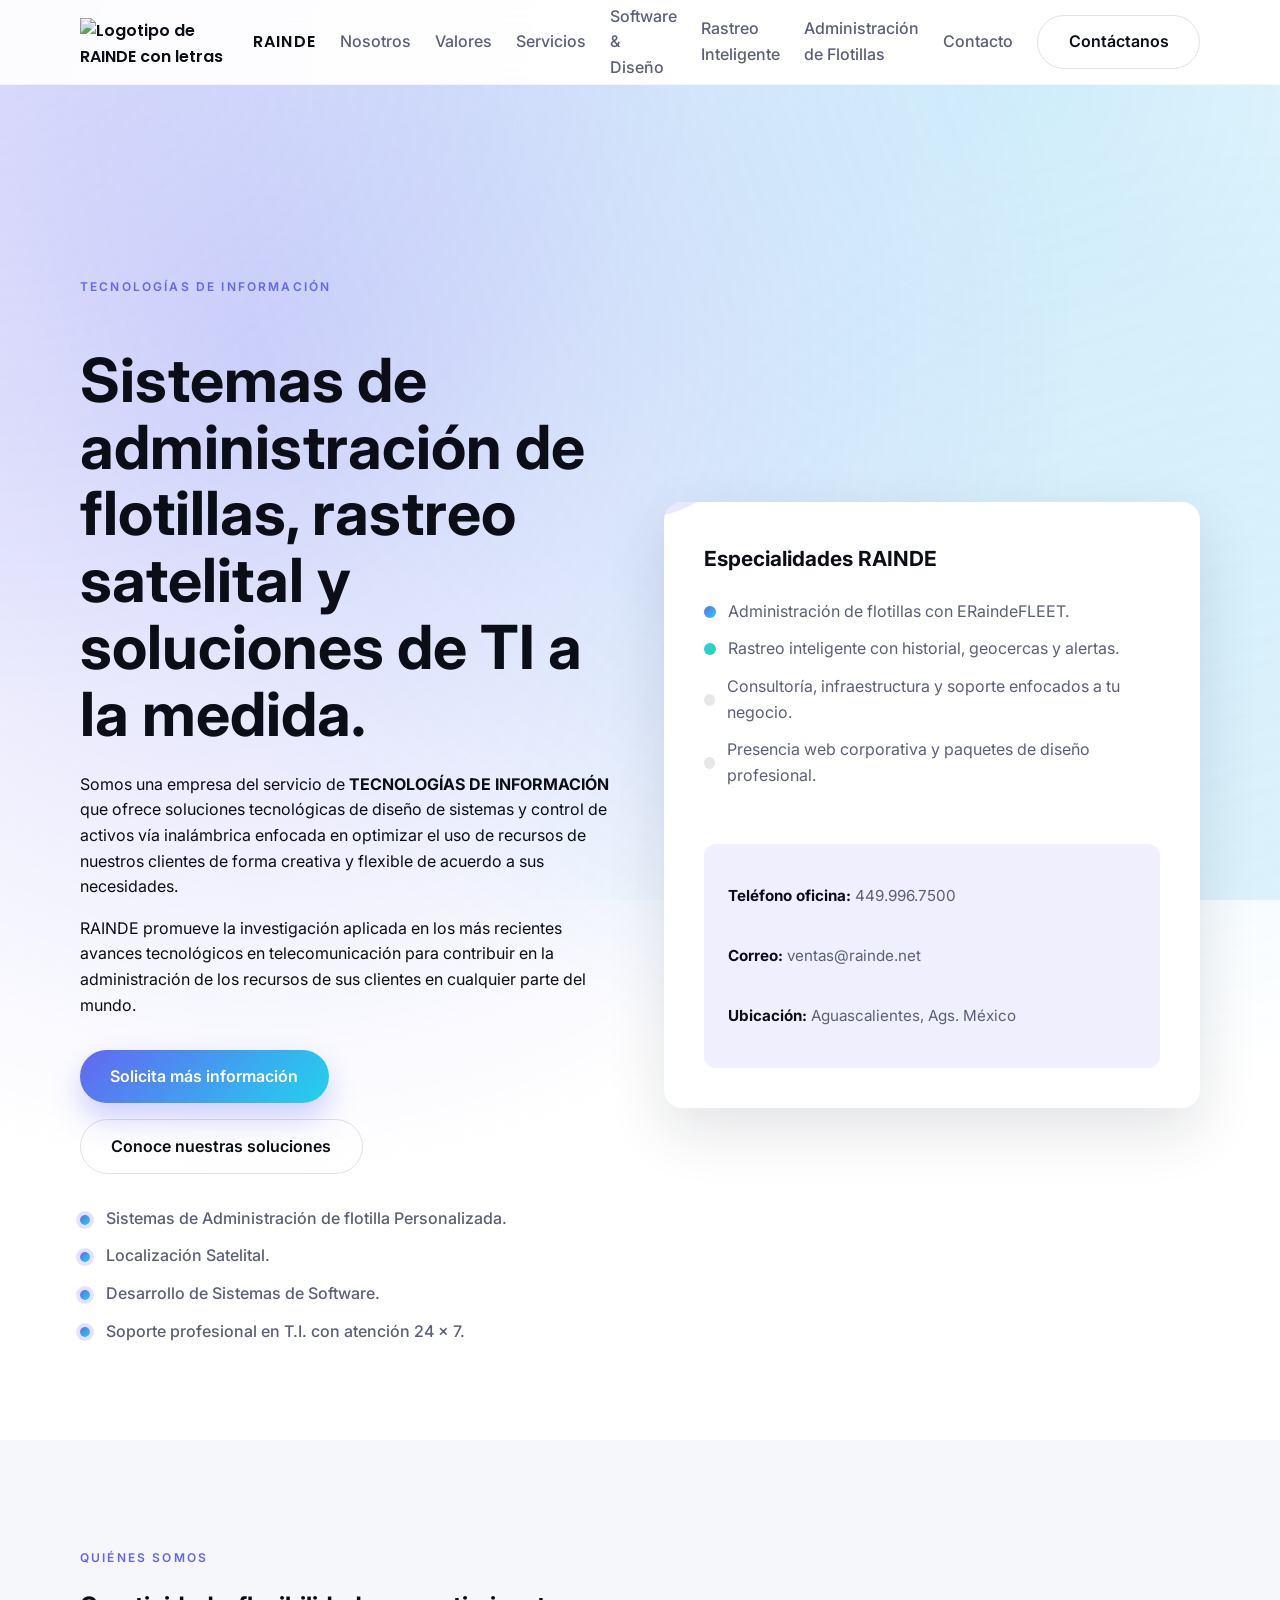
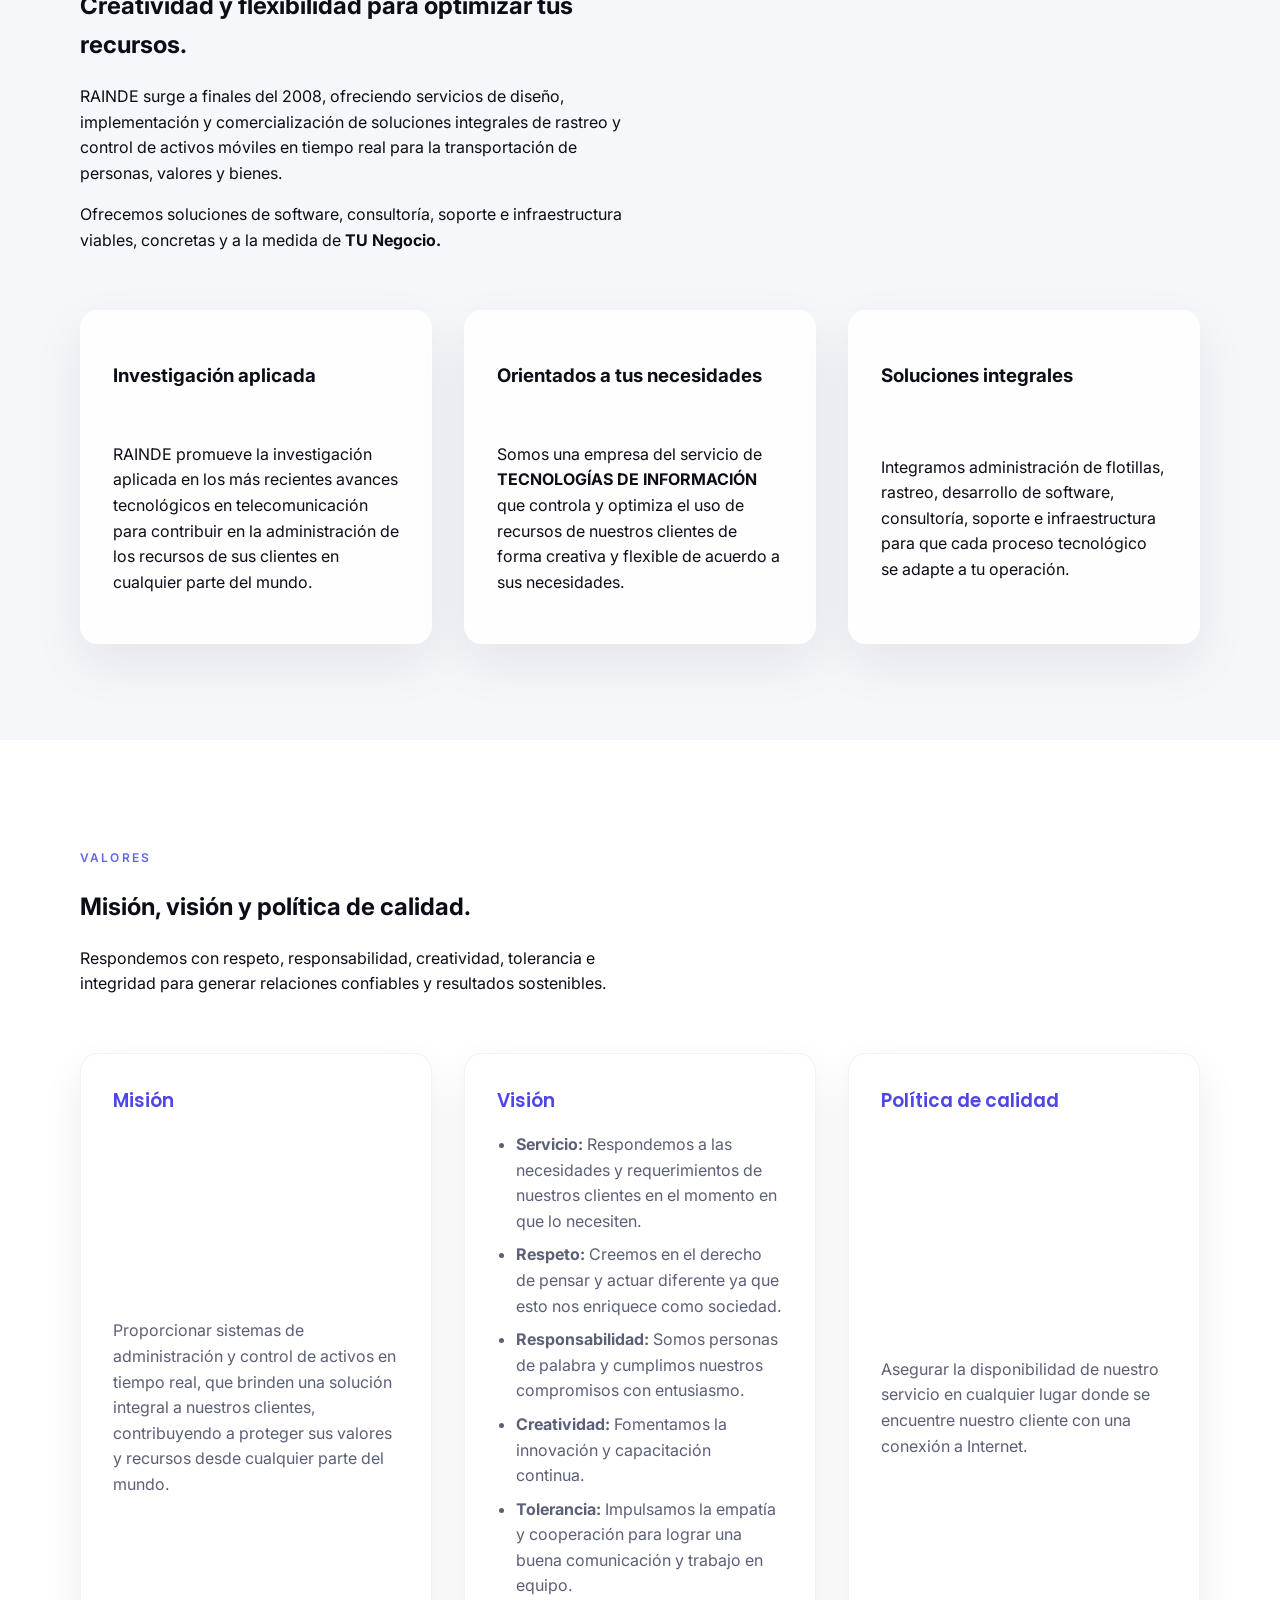
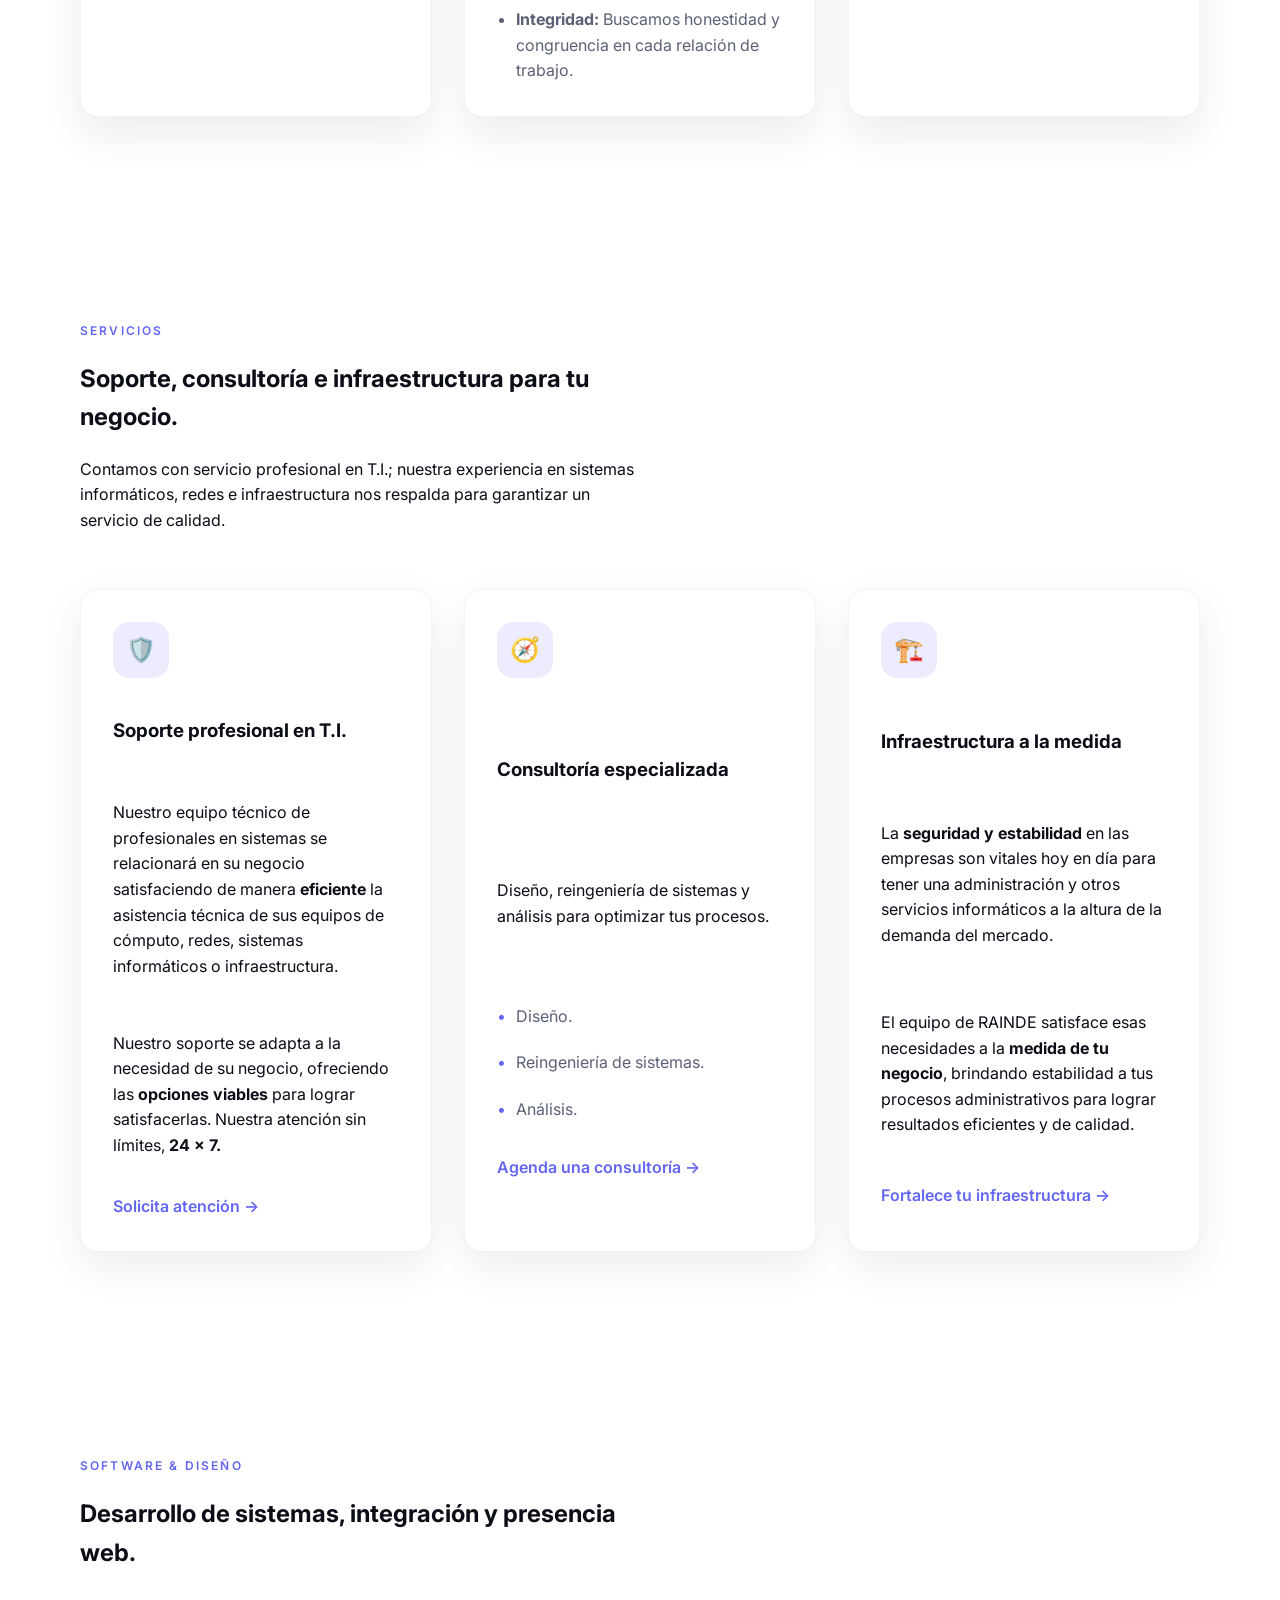
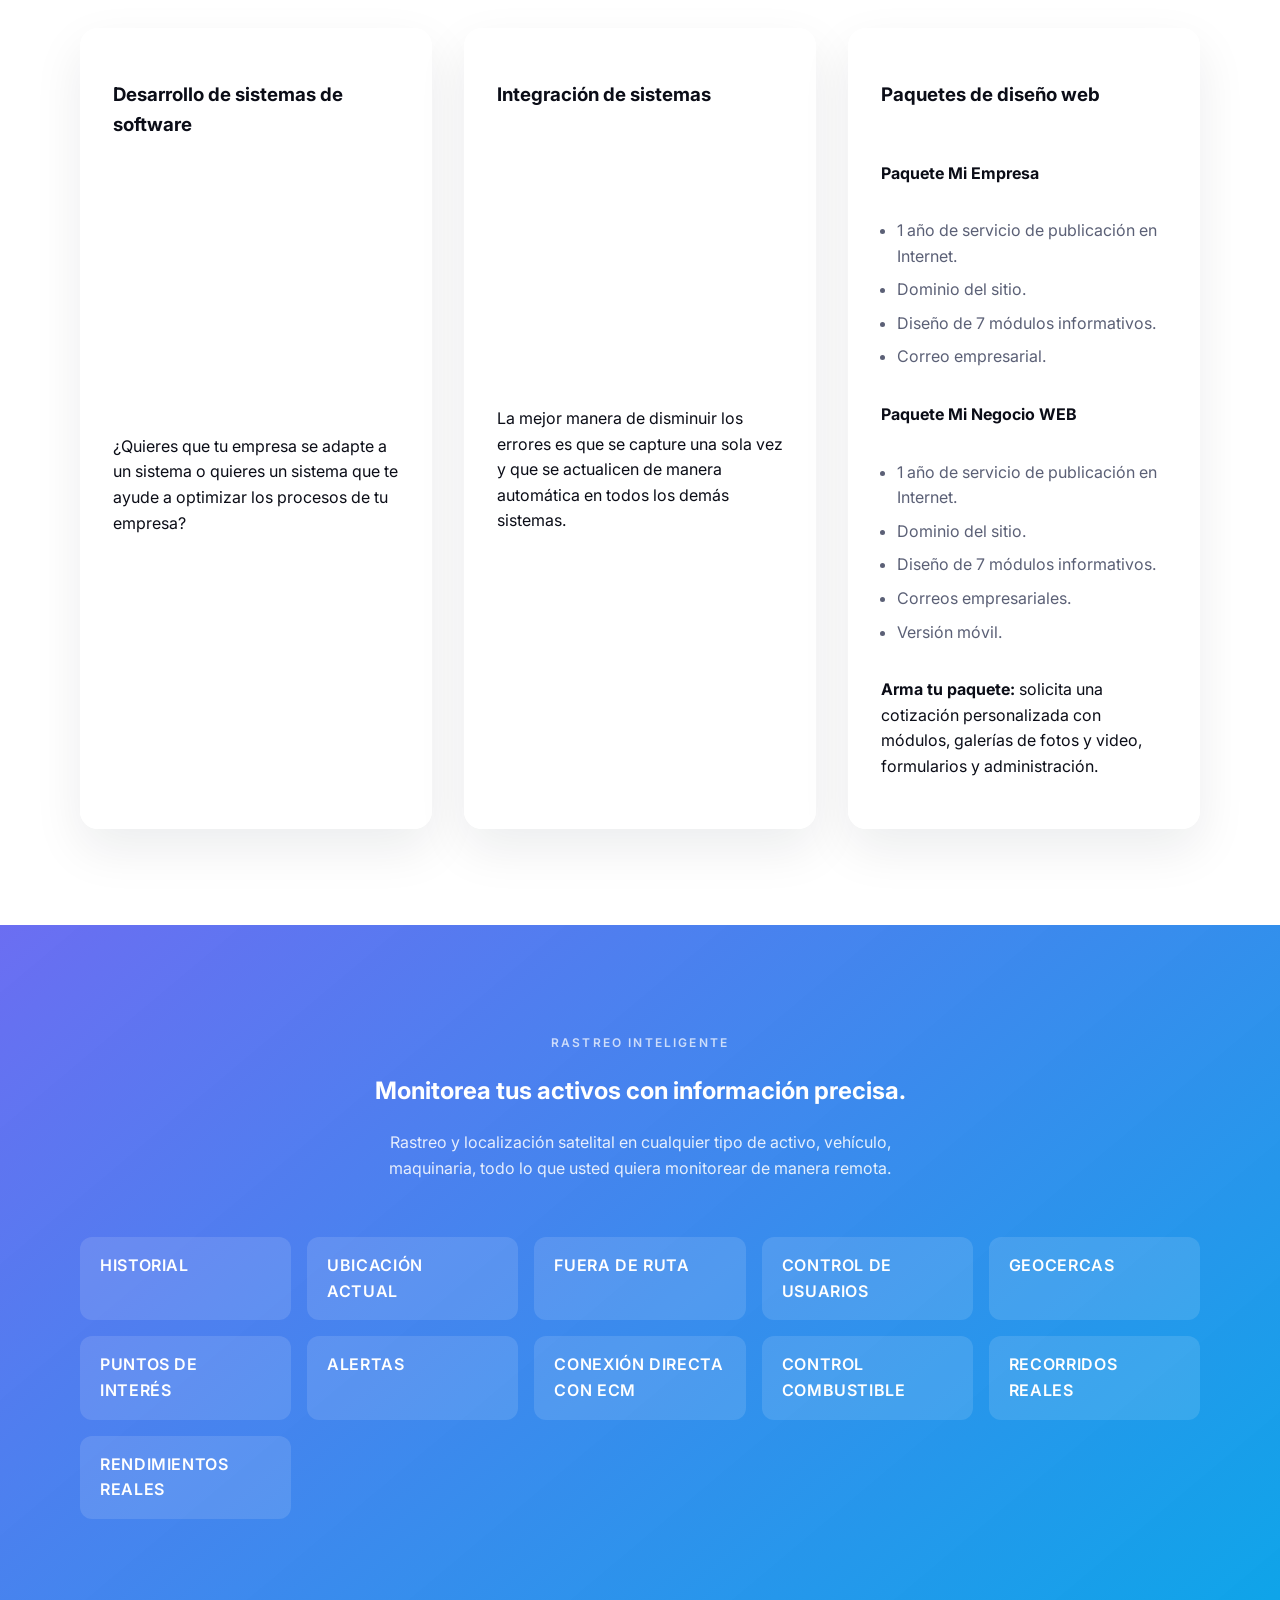
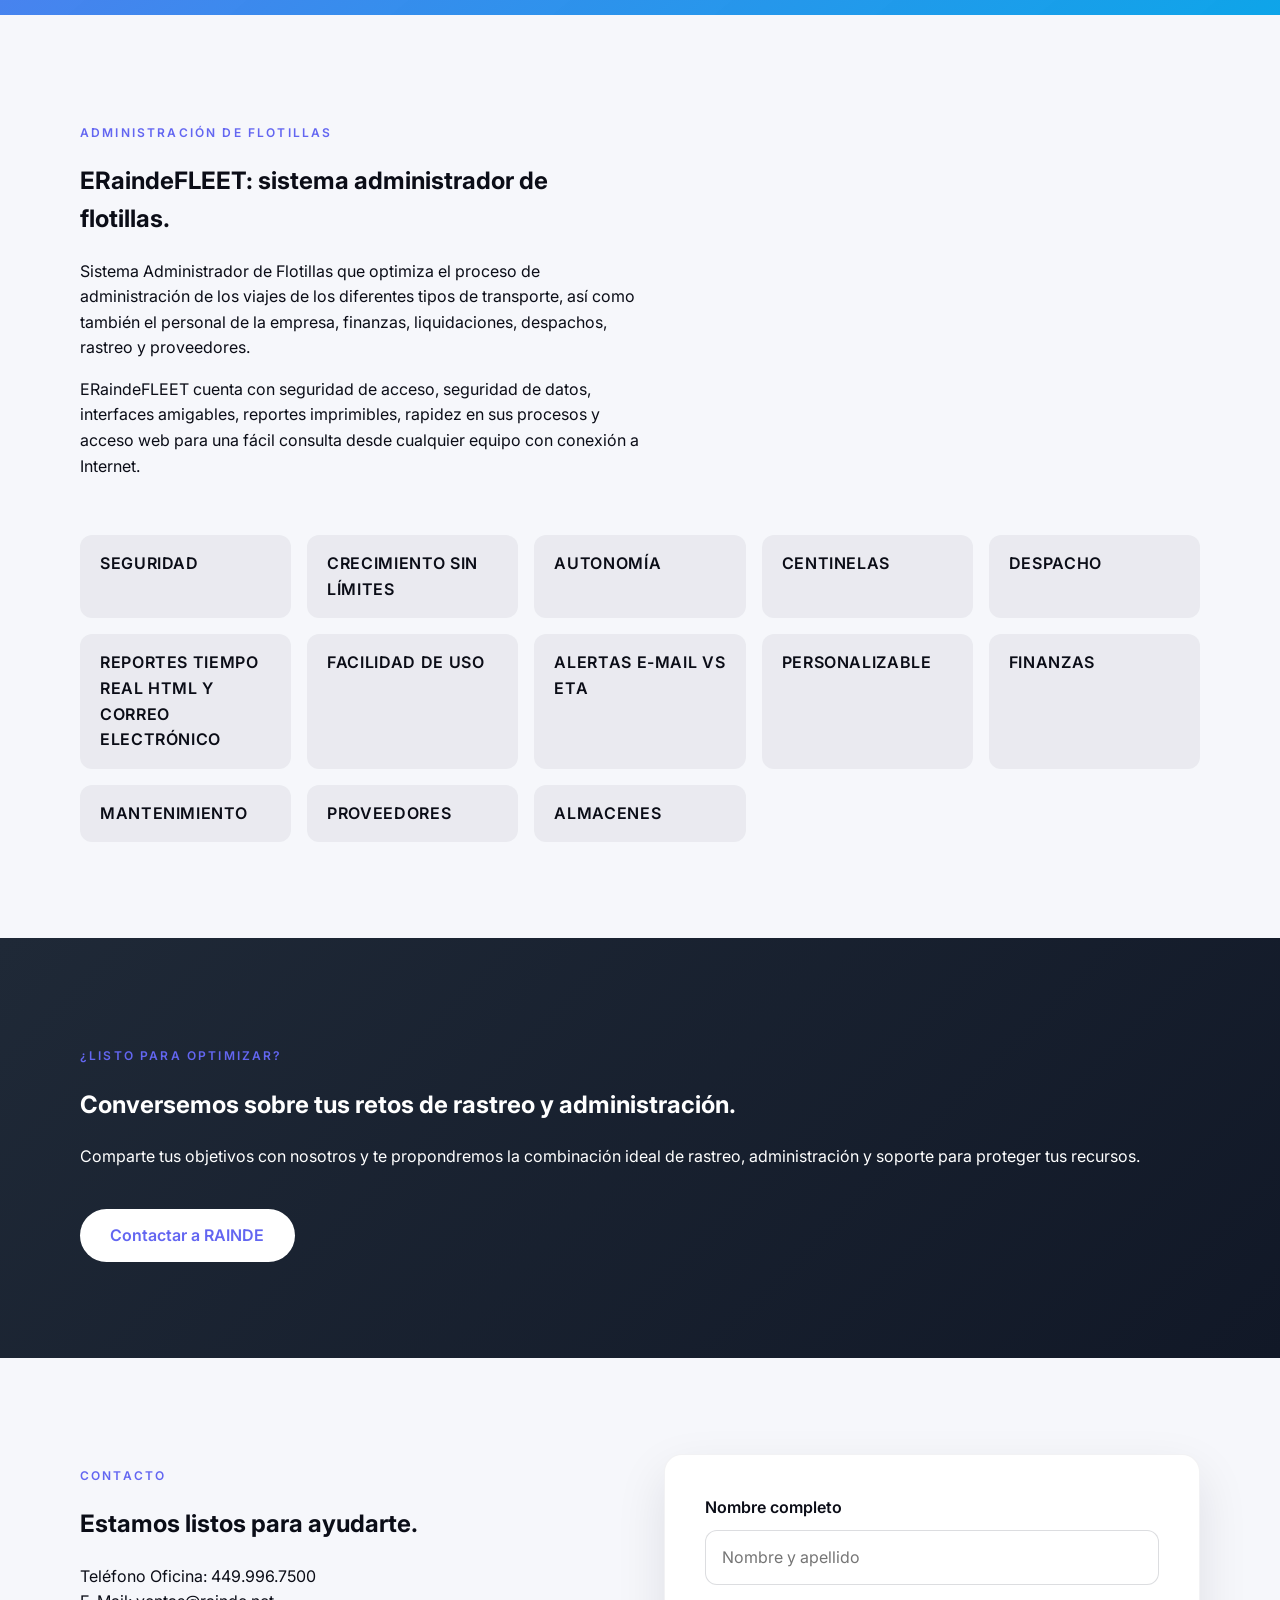
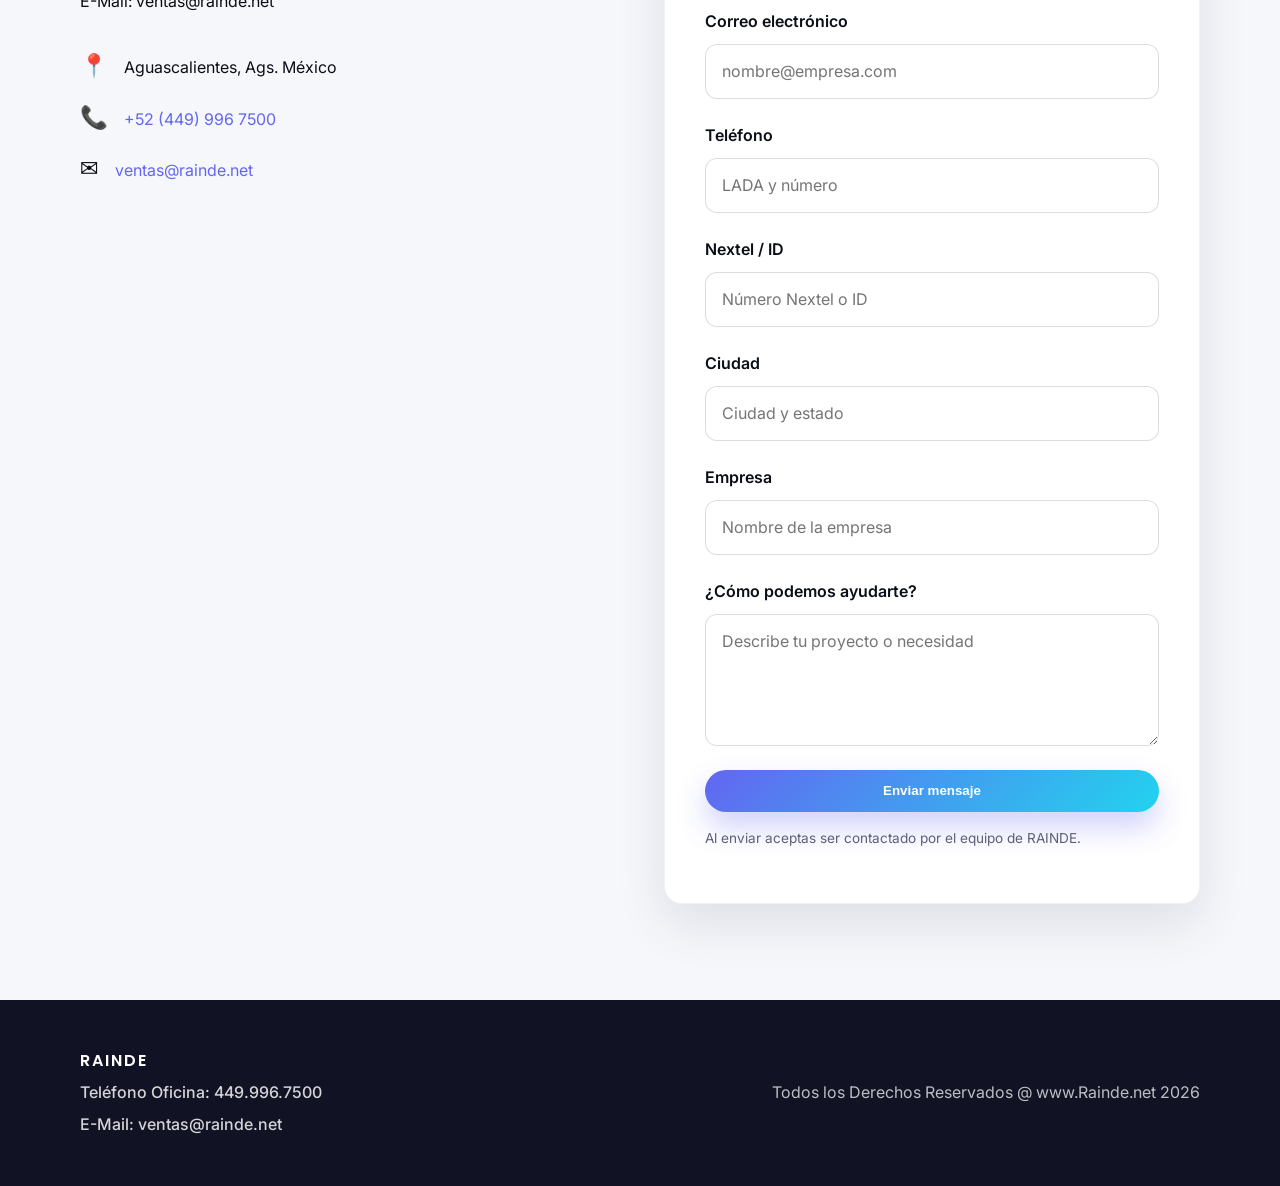
==== commit 757285cc: "Referenciar logo externo" ====
--- a/index.html
+++ b/index.html
@@ -2,597 +2,407 @@
 <html lang="es">
   <head>
     <meta charset="UTF-8" />
+    <meta http-equiv="X-UA-Compatible" content="IE=edge" />
     <meta name="viewport" content="width=device-width, initial-scale=1.0" />
     <meta
       name="description"
-      content="Rainde ofrece sistemas de administración de flotillas, rastreo inteligente, paquetes web y servicios de TI que protegen y optimizan los recursos de tu empresa."
+      content="RAINDE ofrece sistemas de administración de flotillas, rastreo satelital e integración tecnológica con soporte 24/7 desde Aguascalientes, México."
     />
-    <title>Rainde :: Sistemas de Administración de Flotillas</title>
+    <title>RAINDE | Sistemas de Administración de Flotillas y Rastreo Satelital</title>
     <link rel="preconnect" href="https://fonts.googleapis.com" />
     <link rel="preconnect" href="https://fonts.gstatic.com" crossorigin />
     <link
-      href="https://fonts.googleapis.com/css2?family=Inter:wght@300;400;500;600;700&display=swap"
+      href="https://fonts.googleapis.com/css2?family=Inter:wght@400;500;600;700&family=Poppins:wght@500;600;700&display=swap"
       rel="stylesheet"
     />
     <link rel="stylesheet" href="styles.css" />
   </head>
   <body>
-    <header class="site-header" id="top">
-      <div class="container">
-        <div class="branding">
+    <header class="header">
+      <div class="container header__inner">
+        <a href="#inicio" class="brand" aria-label="RAINDE inicio">
           <img
-            src="reference/banner/imgBanner/banner1.jpg"
-            alt="Logotipo de Rainde"
-            class="logo-image"
+            src="logo.png"
+            alt="Logotipo de RAINDE con letras blancas"
+            class="brand__logo"
           />
-          <span class="logo-text">Rainde</span>
-        </div>
-        <button class="menu-toggle" aria-expanded="false" aria-controls="primary-navigation">
-          <span class="sr-only">Abrir navegación</span>
-          <span></span>
-          <span></span>
-          <span></span>
+          <span class="brand__name">RAINDE</span>
+        </a>
+        <button class="nav-toggle" aria-expanded="false" aria-controls="nav-menu">
+          <span class="nav-toggle__bar"></span>
+          <span class="sr-only">Abrir menú</span>
         </button>
-        <nav class="site-nav" id="primary-navigation" aria-label="Principal">
-          <a href="#nosotros">Nosotros</a>
-          <a href="#soluciones">Soluciones</a>
-          <a href="#plataforma">RaindeFLEET</a>
-          <a href="#rastreointeligente">Rastreo</a>
-          <a href="#servicios">Servicios</a>
-          <a href="#paquetes">Paquetes Web</a>
-          <a class="cta" href="#contacto">Contáctanos</a>
+        <nav id="nav-menu" class="nav" aria-label="Navegación principal">
+          <a class="nav__link" href="#nosotros">Nosotros</a>
+          <a class="nav__link" href="#valores">Valores</a>
+          <a class="nav__link" href="#servicios">Servicios</a>
+          <a class="nav__link" href="#software">Software &amp; Diseño</a>
+          <a class="nav__link" href="#rastreo">Rastreo Inteligente</a>
+          <a class="nav__link" href="#flotillas">Administración de Flotillas</a>
+          <a class="nav__link" href="#contacto">Contacto</a>
         </nav>
+        <a class="btn btn--ghost" href="#contacto">Contáctanos</a>
       </div>
     </header>
 
     <main>
-      <section class="hero" id="hero">
-        <div class="container">
-          <div class="hero-content">
-            <div class="eyebrow">Sistemas de administración de flotillas</div>
-            <h1>Controla tus activos y operaciones en tiempo real con Rainde.</h1>
-            <p>
-              Rainde desarrolla soluciones inalámbricas que protegen tus recursos, automatizan la gestión de flotillas y brindan información oportuna para tomar decisiones desde cualquier lugar del mundo.
-            </p>
-            <div class="hero-actions">
-              <a class="button primary" href="#contacto">Solicitar una demostración</a>
-              <a class="button ghost" href="#soluciones">Conoce nuestras soluciones</a>
-            </div>
-            <dl class="hero-stats">
-              <div>
-                <dt>2008</dt>
-                <dd>Más de una década creando sistemas de rastreo y control de activos.</dd>
+      <section id="inicio" class="hero">
+        <div class="container hero__inner">
+          <div class="hero__content">
+            <p class="eyebrow">Tecnologías de Información</p>
+            <h1>Sistemas de administración de flotillas, rastreo satelital y soluciones de TI a la medida.</h1>
+            <p>
+              Somos una empresa del servicio de <strong>TECNOLOGÍAS DE INFORMACIÓN</strong> que ofrece soluciones tecnológicas de diseño de sistemas y control de activos vía inalámbrica enfocada en optimizar el uso de recursos de nuestros clientes de forma creativa y flexible de acuerdo a sus necesidades.
+            </p>
+            <p>
+              RAINDE promueve la investigación aplicada en los más recientes avances tecnológicos en telecomunicación para contribuir en la administración de los recursos de sus clientes en cualquier parte del mundo.
+            </p>
+            <div class="hero__actions">
+              <a class="btn" href="#contacto">Solicita más información</a>
+              <a class="btn btn--ghost" href="#servicios">Conoce nuestras soluciones</a>
+            </div>
+            <ul class="hero__highlights">
+              <li>Sistemas de Administración de flotilla Personalizada.</li>
+              <li>Localización Satelital.</li>
+              <li>Desarrollo de Sistemas de Software.</li>
+              <li>Soporte profesional en T.I. con atención 24 x 7.</li>
+            </ul>
+          </div>
+          <div class="hero__visual">
+            <div class="hero__card">
+              <h2>Especialidades RAINDE</h2>
+              <ul>
+                <li>
+                  <span class="dot dot--primary"></span>
+                  <span>Administración de flotillas con ERaindeFLEET.</span>
+                </li>
+                <li>
+                  <span class="dot dot--secondary"></span>
+                  <span>Rastreo inteligente con historial, geocercas y alertas.</span>
+                </li>
+                <li>
+                  <span class="dot"></span>
+                  <span>Consultoría, infraestructura y soporte enfocados a tu negocio.</span>
+                </li>
+                <li>
+                  <span class="dot"></span>
+                  <span>Presencia web corporativa y paquetes de diseño profesional.</span>
+                </li>
+              </ul>
+              <div class="hero__note">
+                <p><strong>Teléfono oficina:</strong> 449.996.7500</p>
+                <p><strong>Correo:</strong> ventas@rainde.net</p>
+                <p><strong>Ubicación:</strong> Aguascalientes, Ags. México</p>
               </div>
-              <div>
-                <dt>24/7</dt>
-                <dd>Soporte, monitoreo y acompañamiento continuo para tu operación.</dd>
-              </div>
-              <div>
-                <dt>1000+</dt>
-                <dd>Unidades monitoreadas con reportes, alertas y documentación en línea.</dd>
-              </div>
-            </dl>
-          </div>
-          <div class="hero-visual" aria-hidden="true">
-            <div class="glass-card">
-              <h3>Panel RaindeFLEET</h3>
-              <div class="metric">
-                <span class="metric-label">Unidades activas</span>
-                <span class="metric-value">128</span>
-              </div>
-              <div class="metric">
-                <span class="metric-label">Rutas monitoreadas</span>
-                <span class="metric-value success">42</span>
-              </div>
-              <div class="metric">
-                <span class="metric-label">Alertas por atender</span>
-                <span class="metric-value warning">6</span>
-              </div>
-              <div class="sparkline">
-                <span style="--p: 38"></span>
-                <span style="--p: 62"></span>
-                <span style="--p: 45"></span>
-                <span style="--p: 80"></span>
-                <span style="--p: 52"></span>
-                <span style="--p: 90"></span>
-                <span style="--p: 68"></span>
-              </div>
-            </div>
-            <div class="floating-card">
-              <p>Alerta: Unidad AGS-24 salió de geocerca a las 15:42. Se sugiere activar centinelas y notificar al despacho.</p>
-            </div>
-          </div>
-        </div>
-      </section>
-
-        <section class="section" id="nosotros">
-          <div class="container split">
-            <div class="section-heading">
-              <span class="eyebrow">Nosotros</span>
-              <h2>Sistemas informáticos de rastreo satelital y control de activos</h2>
-              <p>
-                RAINDE surge a finales del 2008 ofreciendo servicios de diseño, implementación y comercialización de soluciones integrales de rastreo y control de activos móviles en tiempo real para la transportación de personas, valores y bienes.
-              </p>
-              <p>
-                Somos una empresa del servicio de <strong>TECNOLOGÍAS DE INFORMACIÓN</strong> que ofrece soluciones tecnológicas de diseño de sistemas y control de activos vía inalámbrica enfocadas en controlar y optimizar el uso de recursos de nuestros clientes de forma creativa y flexible, de acuerdo a sus necesidades.
-              </p>
+            </div>
+          </div>
+        </div>
+        <div class="hero__background" aria-hidden="true"></div>
+      </section>
+
+      <section id="nosotros" class="section section--light">
+        <div class="container">
+          <div class="section__header reveal">
+            <p class="eyebrow">Quiénes somos</p>
+            <h2>Creatividad y flexibilidad para optimizar tus recursos.</h2>
+            <p>
+              RAINDE surge a finales del 2008, ofreciendo servicios de diseño, implementación y comercialización de soluciones integrales de rastreo y control de activos móviles en tiempo real para la transportación de personas, valores y bienes.
+            </p>
+            <p>
+              Ofrecemos soluciones de software, consultoría, soporte e infraestructura viables, concretas y a la medida de <strong>TU Negocio.</strong>
+            </p>
+          </div>
+          <div class="grid grid--solutions">
+            <article class="solution reveal">
+              <h3>Investigación aplicada</h3>
               <p>
                 RAINDE promueve la investigación aplicada en los más recientes avances tecnológicos en telecomunicación para contribuir en la administración de los recursos de sus clientes en cualquier parte del mundo.
               </p>
-            </div>
-            <div class="platform-card">
-              <h3>¿Por qué elegir RAINDE?</h3>
-              <p>
-                Ofrecemos soluciones de software, consultoría, soporte e infraestructura viables, concretas y a la medida de <strong>tu negocio</strong>.
-              </p>
-              <div class="tags">
-                <span>Software</span>
-                <span>Consultoría</span>
-                <span>Soporte</span>
-                <span>Infraestructura</span>
-                <span>Investigación aplicada</span>
-                <span>Flexibilidad</span>
-              </div>
-              <p class="platform-note">
-                Cada proyecto se adapta a tus procesos para proteger tus valores y recursos con disponibilidad global.
-              </p>
-            </div>
-          </div>
-        </section>
-
-      <section class="section" id="soluciones">
-        <div class="container">
-          <div class="section-heading">
-            <span class="eyebrow">Soluciones</span>
-            <h2>La misma oferta de RAINDE con una presentación moderna</h2>
-            <p>
-              Recuperamos los servicios del sitio original para que identifiques rápidamente la solución que necesitas.
-            </p>
-          </div>
-          <div class="grid features">
-            <article>
-              <div class="icon">
-                <svg viewBox="0 0 24 24" aria-hidden="true">
-                  <path d="M4 6h16v12H4z" fill="none" stroke="currentColor" stroke-width="1.6" stroke-linejoin="round" />
-                  <path d="M4 10h16" stroke="currentColor" stroke-width="1.6" stroke-linecap="round" />
-                  <path d="M8 14h4" stroke="currentColor" stroke-width="1.6" stroke-linecap="round" />
-                </svg>
-              </div>
-              <h3>Sistemas de Administración de flotilla Personalizada</h3>
-              <p>
-                Sistema administrador configurable que optimiza los viajes, el personal, las finanzas, las liquidaciones, los despachos, el rastreo y los proveedores.
-              </p>
-              <ul>
-                <li>Acceso web con seguridad de datos y reportes imprimibles.</li>
-                <li>Procesos rápidos disponibles desde cualquier equipo conectado a Internet.</li>
-                <li>Adaptable a tus procesos administrativos para crecer sin límites.</li>
+            </article>
+            <article class="solution reveal">
+              <h3>Orientados a tus necesidades</h3>
+              <p>
+                Somos una empresa del servicio de <strong>TECNOLOGÍAS DE INFORMACIÓN</strong> que controla y optimiza el uso de recursos de nuestros clientes de forma creativa y flexible de acuerdo a sus necesidades.
+              </p>
+            </article>
+            <article class="solution reveal">
+              <h3>Soluciones integrales</h3>
+              <p>
+                Integramos administración de flotillas, rastreo, desarrollo de software, consultoría, soporte e infraestructura para que cada proceso tecnológico se adapte a tu operación.
+              </p>
+            </article>
+          </div>
+        </div>
+      </section>
+
+      <section id="valores" class="section">
+        <div class="container">
+          <div class="section__header reveal">
+            <p class="eyebrow">Valores</p>
+            <h2>Misión, visión y política de calidad.</h2>
+            <p>
+              Respondemos con respeto, responsabilidad, creatividad, tolerancia e integridad para generar relaciones confiables y resultados sostenibles.
+            </p>
+          </div>
+          <div class="values">
+            <article class="values__item reveal">
+              <h3>Misión</h3>
+              <p>
+                Proporcionar sistemas de administración y control de activos en tiempo real, que brinden una solución integral a nuestros clientes, contribuyendo a proteger sus valores y recursos desde cualquier parte del mundo.
+              </p>
+            </article>
+            <article class="values__item reveal">
+              <h3>Visión</h3>
+              <ul class="list list--values">
+                <li><strong>Servicio:</strong> Respondemos a las necesidades y requerimientos de nuestros clientes en el momento en que lo necesiten.</li>
+                <li><strong>Respeto:</strong> Creemos en el derecho de pensar y actuar diferente ya que esto nos enriquece como sociedad.</li>
+                <li><strong>Responsabilidad:</strong> Somos personas de palabra y cumplimos nuestros compromisos con entusiasmo.</li>
+                <li><strong>Creatividad:</strong> Fomentamos la innovación y capacitación continua.</li>
+                <li><strong>Tolerancia:</strong> Impulsamos la empatía y cooperación para lograr una buena comunicación y trabajo en equipo.</li>
+                <li><strong>Integridad:</strong> Buscamos honestidad y congruencia en cada relación de trabajo.</li>
               </ul>
             </article>
-            <article>
-              <div class="icon">
-                <svg viewBox="0 0 24 24" aria-hidden="true">
-                  <circle cx="12" cy="12" r="9" fill="none" stroke="currentColor" stroke-width="1.6" />
-                  <path d="M12 7v5l3 3" fill="none" stroke="currentColor" stroke-width="1.6" stroke-linecap="round" />
-                </svg>
-              </div>
-              <h3>Localización Satelital</h3>
-              <p>
-                Rastreo y localización satelital en cualquier tipo de activo, vehículo o maquinaria que necesites monitorear de manera remota.
-              </p>
-              <ul>
-                <li>Historial, ubicación actual y alertas fuera de ruta.</li>
-                <li>Control de usuarios, geocercas y puntos de interés.</li>
-                <li>Conexión directa con ECM, control de combustible y reportes de recorridos reales.</li>
+            <article class="values__item reveal">
+              <h3>Política de calidad</h3>
+              <p>Asegurar la disponibilidad de nuestro servicio en cualquier lugar donde se encuentre nuestro cliente con una conexión a Internet.</p>
+            </article>
+          </div>
+        </div>
+      </section>
+
+      <section id="servicios" class="section">
+        <div class="container">
+          <div class="section__header reveal">
+            <p class="eyebrow">Servicios</p>
+            <h2>Soporte, consultoría e infraestructura para tu negocio.</h2>
+            <p>
+              Contamos con servicio profesional en T.I.; nuestra experiencia en sistemas informáticos, redes e infraestructura nos respalda para garantizar un servicio de calidad.
+            </p>
+          </div>
+          <div class="grid grid--services">
+            <article class="card reveal">
+              <div class="card__icon">🛡️</div>
+              <h3>Soporte profesional en T.I.</h3>
+              <p>
+                Nuestro equipo técnico de profesionales en sistemas se relacionará en su negocio satisfaciendo de manera <strong>eficiente</strong> la asistencia técnica de sus equipos de cómputo, redes, sistemas informáticos o infraestructura.
+              </p>
+              <p>
+                Nuestro soporte se adapta a la necesidad de su negocio, ofreciendo las <strong>opciones viables</strong> para lograr satisfacerlas. Nuestra atención sin límites, <strong>24 x 7.</strong>
+              </p>
+              <a class="link" href="#contacto">Solicita atención →</a>
+            </article>
+            <article class="card reveal">
+              <div class="card__icon">🧭</div>
+              <h3>Consultoría especializada</h3>
+              <p>Diseño, reingeniería de sistemas y análisis para optimizar tus procesos.</p>
+              <ul class="list list--simple">
+                <li>Diseño.</li>
+                <li>Reingeniería de sistemas.</li>
+                <li>Análisis.</li>
               </ul>
-            </article>
-            <article>
-              <div class="icon">
-                <svg viewBox="0 0 24 24" aria-hidden="true">
-                  <path d="M4 4h6v6H4zM14 4h6v6h-6zM4 14h6v6H4z" fill="none" stroke="currentColor" stroke-width="1.6" stroke-linejoin="round" />
-                  <path d="M14 14l6 6" stroke="currentColor" stroke-width="1.6" stroke-linecap="round" />
-                </svg>
-              </div>
-              <h3>Desarrollo de Software</h3>
-              <p>
-                ¿Quieres que tu empresa se adapte a un sistema o prefieres un sistema que te ayude a optimizar los procesos de tu empresa?
-              </p>
-              <ul>
-                <li>Sistemas de software a la medida con acompañamiento experto.</li>
-                <li>Integración entre plataformas para disminuir errores.</li>
-                <li>Automatización que responde a tu operación diaria.</li>
-              </ul>
-            </article>
-            <article>
-              <div class="icon">
-                <svg viewBox="0 0 24 24" aria-hidden="true">
-                  <path d="M4 6l8-4 8 4v6c0 4.4-3.6 8-8 8s-8-3.6-8-8z" fill="none" stroke="currentColor" stroke-width="1.6" stroke-linejoin="round" />
-                  <path d="M9 12l2 2 4-4" fill="none" stroke="currentColor" stroke-width="1.6" stroke-linecap="round" stroke-linejoin="round" />
-                </svg>
-              </div>
-              <h3>Soporte Dedicado</h3>
-              <p>
-                Nuestro equipo técnico de profesionales se relaciona con tu negocio para satisfacer de manera eficiente la asistencia técnica de sistemas, redes o infraestructura.
-              </p>
-              <ul>
-                <li>Opciones de soporte viables según la necesidad de tu negocio.</li>
-                <li>Respaldo para equipos de cómputo, redes y servicios informáticos.</li>
-                <li>Atención sin límites, <strong>24 x 7</strong>.</li>
-              </ul>
-            </article>
-          </div>
-        </div>
-      </section>
-
-      <section class="section accent" id="plataforma">
-        <div class="container split">
-          <div>
-            <span class="eyebrow">RaindeFLEET</span>
-            <h2>Un sistema integral para administrar cada detalle de tu flotilla</h2>
-            <p>
-              Sistema Administrador de Flotillas que optimiza el proceso de administración de los diferentes tipos de transporte, así como del personal de la empresa, finanzas, liquidaciones, despachos, rastreo y proveedores. Además, se configura fácilmente para adaptarse a tus procesos administrativos.
-            </p>
-            <p>
-              ERaindeFLEET cuenta con seguridad de acceso, seguridad de datos, interfaces amigables, reportes imprimibles para su documentación, rapidez en sus procesos y acceso web para una consulta sencilla desde cualquier equipo con conexión a Internet.
-            </p>
-            <ul class="checklist">
-              <li>SEGURIDAD</li>
-              <li>CRECIMIENTO SIN LIMITES</li>
-              <li>AUTONOMIA</li>
-              <li>CENTINELAS</li>
-              <li>DESPACHO</li>
-              <li>REPORTES TIEMPO REAL HTML Y CORREO ELECTRONICO</li>
-              <li>FACILIDAD DE USO</li>
-              <li>ALERTAS E-MAIL VS ETA</li>
-              <li>PERSONALIZABLE</li>
-              <li>FINANZAS</li>
-              <li>MANTENIMIENTO</li>
-              <li>PROVEEDORES</li>
-              <li>ALMACENES</li>
-            </ul>
-            <a class="button ghost more-info" href="#contacto">Más información</a>
-          </div>
-          <div class="platform-card">
-            <h3>Componentes clave</h3>
-            <p>
-              Configura módulos personalizados y mantén la trazabilidad de viajes, operadores y unidades desde cualquier dispositivo conectado a internet.
-            </p>
-            <div class="tags">
-              <span>Viajes</span>
-              <span>Personal</span>
-              <span>Despacho</span>
-              <span>Finanzas</span>
-              <span>Proveedores</span>
-              <span>Almacenes</span>
-            </div>
-            <div class="avatars" aria-label="Beneficios de RaindeFLEET">
-              <span>Acceso web seguro</span>
-              <span>Reportes imprimibles</span>
-              <span>Alertas automatizadas</span>
-            </div>
-          </div>
-        </div>
-      </section>
-
-      <section class="section" id="rastreointeligente">
-        <div class="container split">
-          <div>
-            <span class="eyebrow">Rastreo Inteligente</span>
-            <h2>Rastreo y localización satelital en cualquier tipo de activo</h2>
-            <p>
-              Rastreo y localización satelital en cualquier tipo de activo, vehículo o maquinaria, todo lo que quieras monitorear de manera remota con información actualizada en tiempo real.
-            </p>
-            <ul class="checklist columns">
-              <li>HISTORIAL</li>
-              <li>UBICACIÓN ACTUAL</li>
-              <li>FUERA DE RUTA</li>
-              <li>CONTROL DE USUARIOS</li>
-              <li>GEOCERCAS</li>
-              <li>PUNTOS DE INTERES</li>
-              <li>ALERTAS</li>
-              <li>CONEXION DIRECTA CON ECM</li>
-              <li>CONTROL COMBUSTIBLE</li>
-              <li>RECORRIDOS REALES</li>
-              <li>RENDIMIENTOS REALES</li>
-            </ul>
-            <a class="button ghost more-info" href="#contacto">Más información</a>
-          </div>
-          <div class="platform-card">
-            <h3>Monitoreo 24/7</h3>
-            <p>
-              Define centinelas, recibe notificaciones por correo electrónico y actúa ante cualquier evento crítico para mantener tu operación bajo control.
-            </p>
-            <div class="tags">
-              <span>Alertas</span>
-              <span>Geocercas</span>
-              <span>Combustible</span>
-              <span>Reportes</span>
-            </div>
-            <p class="platform-note">Toda la información histórica queda disponible para documentar cada recorrido.</p>
-          </div>
-        </div>
-      </section>
-
-      <section class="section" id="servicios">
-        <div class="container">
-          <div class="section-heading">
-            <span class="eyebrow">Servicios profesionales</span>
-            <h2>Acompañamiento experto para tu operación tecnológica</h2>
-            <p>
-              Complementa tus sistemas con consultoría, integración y soluciones de infraestructura que mantienen tus procesos siempre disponibles.
-            </p>
-          </div>
-          <div class="grid features services-grid">
-            <article>
-              <div class="icon">
-                <svg viewBox="0 0 24 24" aria-hidden="true">
-                  <path d="M4 5h16v14H4z" fill="none" stroke="currentColor" stroke-width="1.6" stroke-linejoin="round" />
-                  <path d="M8 9h8v6H8z" fill="none" stroke="currentColor" stroke-width="1.6" stroke-linejoin="round" />
-                  <path d="M8 5v4" stroke="currentColor" stroke-width="1.6" stroke-linecap="round" />
-                </svg>
-              </div>
-              <h3>Soporte dedicado</h3>
-              <p>
-                Nuestro equipo técnico de profesionales satisface de manera eficiente la asistencia técnica de tus equipos de cómputo, redes, sistemas informáticos o infraestructura.
-              </p>
-              <ul>
-                <li>Opciones de soporte viables según la necesidad de tu negocio.</li>
-                <li>Atención personalizada para mantener tus servicios disponibles.</li>
-                <li>Respuesta sin límites, <strong>24 x 7</strong>.</li>
-              </ul>
-            </article>
-            <article>
-              <div class="icon">
-                <svg viewBox="0 0 24 24" aria-hidden="true">
-                  <path d="M12 3l8 4v6c0 4.4-3.6 7.9-8 8-4.4-.1-8-3.6-8-8V7z" fill="none" stroke="currentColor" stroke-width="1.6" stroke-linejoin="round" />
-                  <path d="M9 12l2 2 4-4" fill="none" stroke="currentColor" stroke-width="1.6" stroke-linecap="round" stroke-linejoin="round" />
-                </svg>
-              </div>
-              <h3>Consultoría</h3>
-              <p>Acompañamos a tu organización con servicios de diseño, reingeniería y análisis.</p>
-              <ul>
-                <li>Diseño de soluciones.</li>
-                <li>Reingeniería de sistemas.</li>
-                <li>Análisis especializado.</li>
-              </ul>
-            </article>
-            <article>
-              <div class="icon">
-                <svg viewBox="0 0 24 24" aria-hidden="true">
-                  <path d="M5 8h14v12H5z" fill="none" stroke="currentColor" stroke-width="1.6" stroke-linejoin="round" />
-                  <path d="M9 4h6v4H9z" fill="none" stroke="currentColor" stroke-width="1.6" stroke-linejoin="round" />
-                  <path d="M9 12h6" stroke="currentColor" stroke-width="1.6" stroke-linecap="round" />
-                </svg>
-              </div>
-              <h3>Infraestructura</h3>
-              <p>
-                La seguridad y estabilidad en las empresas son vitales. Brindamos alternativas a la medida que dan soporte y calidad a tus procesos administrativos.
-              </p>
-              <ul>
-                <li>Seguridad y estabilidad para tu operación.</li>
-                <li>Implementaciones acordes a la demanda del mercado.</li>
-                <li>Procesos eficientes y de calidad.</li>
-              </ul>
-            </article>
-            <article>
-              <div class="icon">
-                <svg viewBox="0 0 24 24" aria-hidden="true">
-                  <path d="M3 5h18v14H3z" fill="none" stroke="currentColor" stroke-width="1.6" stroke-linejoin="round" />
-                  <path d="M7 9h10v6H7z" fill="none" stroke="currentColor" stroke-width="1.6" stroke-linejoin="round" />
-                  <path d="M12 9v6" stroke="currentColor" stroke-width="1.6" stroke-linecap="round" />
-                </svg>
-              </div>
-              <h3>Desarrollo de software</h3>
-              <p>
-                Si buscas un sistema que te ayude a optimizar los procesos de tu empresa, desarrollamos soluciones a la medida para que tu operación sea más eficiente.
-              </p>
-              <ul>
-                <li>Aplicaciones orientadas a tus procesos.</li>
-                <li>Acompañamiento experto durante el desarrollo.</li>
-                <li>Implementación con enfoque en resultados.</li>
-              </ul>
-            </article>
-            <article>
-              <div class="icon">
-                <svg viewBox="0 0 24 24" aria-hidden="true">
-                  <path d="M4 6h16v12H4z" fill="none" stroke="currentColor" stroke-width="1.6" stroke-linejoin="round" />
-                  <path d="M4 10h16" stroke="currentColor" stroke-width="1.6" stroke-linecap="round" />
-                  <path d="M10 14l3 3 3-3" fill="none" stroke="currentColor" stroke-width="1.6" stroke-linecap="round" stroke-linejoin="round" />
-                </svg>
-              </div>
+              <a class="link" href="#contacto">Agenda una consultoría →</a>
+            </article>
+            <article class="card reveal">
+              <div class="card__icon">🏗️</div>
+              <h3>Infraestructura a la medida</h3>
+              <p>
+                La <strong>seguridad y estabilidad</strong> en las empresas son vitales hoy en día para tener una administración y otros servicios informáticos a la altura de la demanda del mercado.
+              </p>
+              <p>
+                El equipo de RAINDE satisface esas necesidades a la <strong>medida de tu negocio</strong>, brindando estabilidad a tus procesos administrativos para lograr resultados eficientes y de calidad.
+              </p>
+              <a class="link" href="#contacto">Fortalece tu infraestructura →</a>
+            </article>
+          </div>
+        </div>
+      </section>
+
+      <section id="software" class="section">
+        <div class="container">
+          <div class="section__header reveal">
+            <p class="eyebrow">Software &amp; Diseño</p>
+            <h2>Desarrollo de sistemas, integración y presencia web.</h2>
+          </div>
+          <div class="grid grid--solutions">
+            <article class="solution reveal">
+              <h3>Desarrollo de sistemas de software</h3>
+              <p>
+                ¿Quieres que tu empresa se adapte a un sistema o quieres un sistema que te ayude a optimizar los procesos de tu empresa?
+              </p>
+            </article>
+            <article class="solution reveal">
               <h3>Integración de sistemas</h3>
               <p>
-                La mejor manera de disminuir los errores es capturar la información una sola vez y actualizarla automáticamente en todos los sistemas restantes.
-              </p>
-              <ul>
-                <li>Conectamos tus plataformas existentes.</li>
-                <li>Automatizamos el flujo de datos.</li>
-                <li>Logramos continuidad operativa.</li>
-              </ul>
-            </article>
-          </div>
-        </div>
-      </section>
-
-      <section class="section" id="paquetes">
-        <div class="container">
-          <div class="section-heading">
-            <span class="eyebrow">Paquetes web</span>
-            <h2>El mismo portafolio digital del sitio original</h2>
-            <p>
-              Elige uno de nuestros paquetes o arma tu propuesta solicitando la combinación exacta de módulos, galerías y formularios para tu negocio.
-            </p>
-          </div>
-          <div class="grid insights-grid">
-            <article>
-              <h3>Paquete Mi Empresa</h3>
-              <p>Incluye lo necesario para publicar tu empresa en línea.</p>
-              <ul>
+                La mejor manera de disminuir los errores es que se capture una sola vez y que se actualicen de manera automática en todos los demás sistemas.
+              </p>
+            </article>
+            <article class="solution reveal">
+              <h3>Paquetes de diseño web</h3>
+              <p><strong>Paquete Mi Empresa</strong></p>
+              <ul class="list list--values">
                 <li>1 año de servicio de publicación en Internet.</li>
                 <li>Dominio del sitio.</li>
                 <li>Diseño de 7 módulos informativos.</li>
                 <li>Correo empresarial.</li>
               </ul>
-            </article>
-            <article>
-              <h3>Paquete Mi Negocio Web</h3>
-              <p>Amplía tu presencia con un sitio optimizado para cualquier dispositivo.</p>
-              <ul>
+              <p><strong>Paquete Mi Negocio WEB</strong></p>
+              <ul class="list list--values">
                 <li>1 año de servicio de publicación en Internet.</li>
                 <li>Dominio del sitio.</li>
                 <li>Diseño de 7 módulos informativos.</li>
                 <li>Correos empresariales.</li>
                 <li>Versión móvil.</li>
               </ul>
-            </article>
-            <article>
-              <h3>Arma tu Paquete</h3>
-              <p>Completa el formulario de cotización para definir cada componente.</p>
-              <ul>
-                <li>Módulos de información según lo que necesites.</li>
-                <li>Galerías de fotos y de videos.</li>
-                <li>Formularios, banners animados y sistemas de administración.</li>
-                <li>Perfiles de usuarios y apoyo para administrar tu sitio.</li>
-              </ul>
-            </article>
-          </div>
-        </div>
-      </section>
-
-      <section class="section" id="valores">
-        <div class="container">
-          <div class="section-heading">
-            <span class="eyebrow">Misión, Visión y Valores</span>
-            <h2>Compromiso de RAINDE con sus clientes</h2>
-            <p>
-              RAINDE trabaja con un marco de valores que respalda cada proyecto y asegura la disponibilidad de nuestros servicios para proteger los recursos de nuestros clientes en cualquier parte del mundo.
-            </p>
-          </div>
-          <div class="values-grid">
-            <article>
-              <h3>Misión</h3>
-              <p>
-                Proporcionar sistemas de administración y control de activos en tiempo real, que brinden una solución integral a nuestros clientes, contribuyendo a proteger sus valores y recursos desde cualquier parte del mundo.
-              </p>
-            </article>
-            <article>
-              <h3>Visión</h3>
-              <ul>
-                <li><strong>Servicio:</strong> Respondemos a las necesidades y requerimientos de nuestros clientes en el momento en que lo necesiten.</li>
-                <li><strong>Respeto:</strong> Creemos que la sociedad, el medio ambiente y las leyes son importantes; el derecho de pensar y actuar diferente nos enriquece.</li>
-                <li><strong>Responsabilidad:</strong> Somos personas de palabra y cumplimos nuestros compromisos con entusiasmo.</li>
-                <li><strong>Creatividad:</strong> Fomentamos ideas que rompen paradigmas y enriquecen nuestro trabajo.</li>
-                <li><strong>Tolerancia:</strong> Promovemos empatía y cooperación para lograr buena comunicación y trabajo en equipo.</li>
-                <li><strong>Integridad:</strong> Buscamos honestidad y congruencia en todas nuestras relaciones de trabajo.</li>
-              </ul>
-            </article>
-            <article>
-              <h3>Política de calidad</h3>
-              <p>Asegurar la disponibilidad de nuestro servicio en cualquier lugar donde se encuentre nuestro cliente con una conexión a Internet.</p>
-            </article>
-          </div>
-        </div>
-      </section>
-
-      <section class="section cta" id="contacto">
-        <div class="container">
-          <div class="cta-card">
-            <div>
-              <span class="eyebrow">Contacto</span>
-              <h2>Conversemos sobre tus necesidades</h2>
-              <p>
-                <strong>Favor de llenar el formulario con sus datos para contactarlo.</strong> Estamos listos para ofrecerle la misma atención que en el sitio original.
-              </p>
-              <p>Teléfono oficina: <strong>449 996 7500</strong><br />Correo: <strong>ventas@rainde.net</strong></p>
-            </div>
-            <form class="cta-form" action="#" method="post">
-              <div class="form-row">
-                <label for="name">Nombre completo</label>
-                <input type="text" id="name" name="name" placeholder="Nombre completo" required />
-              </div>
-              <div class="form-row">
-                <label for="city">Ciudad</label>
-                <input type="text" id="city" name="city" placeholder="Ciudad" required />
-              </div>
-              <div class="form-row">
-                <label for="phone">Teléfono</label>
-                <input type="tel" id="phone" name="phone" placeholder="449 000 0000" required />
-              </div>
-              <div class="form-row">
-                <label for="mobile">Teléfono móvil</label>
-                <input type="tel" id="mobile" name="mobile" placeholder="Número móvil" />
-              </div>
-              <div class="form-row">
-                <label for="nextel">Nextel</label>
-                <input type="text" id="nextel" name="nextel" placeholder="ID Nextel" />
-              </div>
-              <div class="form-row">
-                <label for="email">Correo electrónico</label>
-                <input type="email" id="email" name="email" placeholder="correo@empresa.com" required />
-              </div>
-              <div class="form-row">
-                <label for="company">Empresa</label>
-                <input type="text" id="company" name="company" placeholder="Nombre de la empresa" required />
-              </div>
-              <div class="form-row">
-                <label for="info">Información</label>
-                <textarea id="info" name="info" rows="4" placeholder="Cuéntanos qué información necesitas" required></textarea>
-              </div>
-              <button type="submit" class="button primary">Enviar mensaje</button>
-            </form>
-          </div>
+              <p><strong>Arma tu paquete:</strong> solicita una cotización personalizada con módulos, galerías de fotos y video, formularios y administración.</p>
+            </article>
+          </div>
+        </div>
+      </section>
+
+      <section id="rastreo" class="section section--accent">
+        <div class="container">
+          <div class="section__header section__header--center reveal">
+            <p class="eyebrow">Rastreo Inteligente</p>
+            <h2>Monitorea tus activos con información precisa.</h2>
+            <p>
+              Rastreo y localización satelital en cualquier tipo de activo, vehículo, maquinaria, todo lo que usted quiera monitorear de manera remota.
+            </p>
+          </div>
+          <ul class="list list--grid reveal">
+            <li>HISTORIAL</li>
+            <li>UBICACIÓN ACTUAL</li>
+            <li>FUERA DE RUTA</li>
+            <li>CONTROL DE USUARIOS</li>
+            <li>GEOCERCAS</li>
+            <li>PUNTOS DE INTERÉS</li>
+            <li>ALERTAS</li>
+            <li>CONEXIÓN DIRECTA CON ECM</li>
+            <li>CONTROL COMBUSTIBLE</li>
+            <li>RECORRIDOS REALES</li>
+            <li>RENDIMIENTOS REALES</li>
+          </ul>
+        </div>
+      </section>
+
+      <section id="flotillas" class="section section--light">
+        <div class="container">
+          <div class="section__header reveal">
+            <p class="eyebrow">Administración de flotillas</p>
+            <h2>ERaindeFLEET: sistema administrador de flotillas.</h2>
+            <p>
+              Sistema Administrador de Flotillas que optimiza el proceso de administración de los viajes de los diferentes tipos de transporte, así como también el personal de la empresa, finanzas, liquidaciones, despachos, rastreo y proveedores.
+            </p>
+            <p>
+              ERaindeFLEET cuenta con seguridad de acceso, seguridad de datos, interfaces amigables, reportes imprimibles, rapidez en sus procesos y acceso web para una fácil consulta desde cualquier equipo con conexión a Internet.
+            </p>
+          </div>
+          <ul class="list list--grid reveal">
+            <li>SEGURIDAD</li>
+            <li>CRECIMIENTO SIN LÍMITES</li>
+            <li>AUTONOMÍA</li>
+            <li>CENTINELAS</li>
+            <li>DESPACHO</li>
+            <li>REPORTES TIEMPO REAL HTML Y CORREO ELECTRÓNICO</li>
+            <li>FACILIDAD DE USO</li>
+            <li>ALERTAS E-MAIL VS ETA</li>
+            <li>PERSONALIZABLE</li>
+            <li>FINANZAS</li>
+            <li>MANTENIMIENTO</li>
+            <li>PROVEEDORES</li>
+            <li>ALMACENES</li>
+          </ul>
+        </div>
+      </section>
+
+      <section class="section cta">
+        <div class="container cta__inner reveal">
+          <div>
+            <p class="eyebrow">¿Listo para optimizar?</p>
+            <h2>Conversemos sobre tus retos de rastreo y administración.</h2>
+            <p>
+              Comparte tus objetivos con nosotros y te propondremos la combinación ideal de rastreo, administración y soporte para proteger tus recursos.
+            </p>
+          </div>
+          <a class="btn btn--light" href="#contacto">Contactar a RAINDE</a>
+        </div>
+      </section>
+
+      <section id="contacto" class="section section--light contact">
+        <div class="container contact__inner">
+          <div class="contact__info reveal">
+            <p class="eyebrow">Contacto</p>
+            <h2>Estamos listos para ayudarte.</h2>
+            <p>
+              Teléfono Oficina: 449.996.7500<br />
+              E-Mail: <a href="mailto:ventas@rainde.net">ventas@rainde.net</a>
+            </p>
+            <ul class="contact__details">
+              <li>
+                <span class="contact__icon">📍</span>
+                <span>Aguascalientes, Ags. México</span>
+              </li>
+              <li>
+                <span class="contact__icon">📞</span>
+                <a href="tel:+524499967500">+52 (449) 996 7500</a>
+              </li>
+              <li>
+                <span class="contact__icon">✉️</span>
+                <a href="mailto:ventas@rainde.net">ventas@rainde.net</a>
+              </li>
+            </ul>
+          </div>
+          <form class="contact__form reveal" action="#" method="post">
+            <div class="field">
+              <label for="name">Nombre completo</label>
+              <input id="name" name="name" type="text" required placeholder="Nombre y apellido" />
+            </div>
+            <div class="field">
+              <label for="email">Correo electrónico</label>
+              <input id="email" name="email" type="email" required placeholder="nombre@empresa.com" />
+            </div>
+            <div class="field">
+              <label for="phone">Teléfono</label>
+              <input id="phone" name="phone" type="tel" placeholder="LADA y número" />
+            </div>
+            <div class="field">
+              <label for="nextel">Nextel / ID</label>
+              <input id="nextel" name="nextel" type="text" placeholder="Número Nextel o ID" />
+            </div>
+            <div class="field">
+              <label for="city">Ciudad</label>
+              <input id="city" name="city" type="text" placeholder="Ciudad y estado" />
+            </div>
+            <div class="field">
+              <label for="company">Empresa</label>
+              <input id="company" name="company" type="text" placeholder="Nombre de la empresa" />
+            </div>
+            <div class="field">
+              <label for="message">¿Cómo podemos ayudarte?</label>
+              <textarea id="message" name="message" rows="4" required placeholder="Describe tu proyecto o necesidad"></textarea>
+            </div>
+            <button class="btn" type="submit">Enviar mensaje</button>
+            <p class="form__note">
+              Al enviar aceptas ser contactado por el equipo de RAINDE.
+            </p>
+          </form>
         </div>
       </section>
     </main>
 
-    <footer class="site-footer">
-      <div class="container">
-        <div class="footer-brand">
-          <img src="reference/banner/imgBanner/banner1.jpg" alt="Logotipo de Rainde" class="logo-image" />
-          <div>
-            <span class="logo-text">Rainde</span>
-            <p>Sistemas de administración de flotillas y rastreo inteligente.</p>
-          </div>
-        </div>
-        <div class="footer-links">
-          <div>
-            <h4>Compañía</h4>
-            <a href="#nosotros">¿Quiénes somos?</a>
-            <a href="#valores">Valores</a>
-            <a href="#contacto">Contacto</a>
-          </div>
-          <div>
-            <h4>Soluciones</h4>
-            <a href="#soluciones">Administración de flotillas</a>
-            <a href="#plataforma">RaindeFLEET</a>
-            <a href="#rastreointeligente">Rastreo inteligente</a>
-          </div>
-          <div>
-            <h4>Servicios</h4>
-            <a href="#servicios">Consultoría</a>
-            <a href="#servicios">Infraestructura</a>
-            <a href="#paquetes">Paquetes web</a>
-          </div>
-        </div>
-        <div class="footer-meta">
-          <div class="socials">
-            <a href="#" aria-label="LinkedIn">
-              <svg viewBox="0 0 24 24" aria-hidden="true"><path d="M19 0h-14c-2.76 0-5 2.24-5 5v14c0 2.76 2.24 5 5 5h14c2.76 0 5-2.24 5-5v-14c0-2.76-2.24-5-5-5zm-11 19h-3v-10h3v10zm-1.5-11.2c-.97 0-1.75-.79-1.75-1.75s.78-1.75 1.75-1.75 1.75.79 1.75 1.75-.78 1.75-1.75 1.75zm13.5 11.2h-3v-5.6c0-1.33-.02-3.03-1.85-3.03-1.85 0-2.13 1.45-2.13 2.94v5.69h-3v-10h2.88v1.36h.04c.4-.75 1.38-1.54 2.84-1.54 3.04 0 3.6 2 3.6 4.6v5.58z" /></svg>
-            </a>
-            <a href="#" aria-label="Twitter">
-              <svg viewBox="0 0 24 24" aria-hidden="true"><path d="M22.46 6c-.77.35-1.6.58-2.46.69a4.3 4.3 0 001.88-2.37 8.57 8.57 0 01-2.72 1.05 4.28 4.28 0 00-7.29 3.9 12.15 12.15 0 01-8.82-4.47 4.28 4.28 0 001.32 5.72 4.26 4.26 0 01-1.94-.53v.05a4.28 4.28 0 003.44 4.19 4.3 4.3 0 01-1.93.07 4.28 4.28 0 003.99 2.96 8.6 8.6 0 01-5.33 1.84c-.35 0-.7-.02-1.04-.06a12.14 12.14 0 006.57 1.93c7.88 0 12.2-6.53 12.2-12.2 0-.19-.01-.39-.02-.58a8.7 8.7 0 002.14-2.23z" /></svg>
-            </a>
-            <a href="#" aria-label="YouTube">
-              <svg viewBox="0 0 24 24" aria-hidden="true"><path d="M23.5 6.2s-.23-1.64-.95-2.36c-.9-.95-1.9-.96-2.36-1.02-3.3-.24-8.24-.24-8.24-.24h-.01s-4.94 0-8.24.24c-.46.06-1.46.07-2.36 1.02-.72.72-.95 2.36-.95 2.36s-.24 1.92-.24 3.84v1.8c0 1.92.24 3.84.24 3.84s.23 1.64.95 2.36c.9.95 2.08.92 2.61 1.02 1.9.18 8 .24 8 .24s4.94-.01 8.24-.25c.46-.06 1.46-.07 2.36-1.02.72-.72.95-2.36.95-2.36s.24-1.92.24-3.84v-1.8c0-1.92-.24-3.84-.24-3.84zm-13.91 7.43v-6.16l6.16 3.08-6.16 3.08z" /></svg>
-            </a>
-          </div>
-          <p class="copyright">© <span id="year"></span> Rainde. Todos los derechos reservados.</p>
+    <footer class="footer">
+      <div class="container footer__inner">
+        <div class="footer__brand">
+          <span class="brand__name">RAINDE</span>
+          <p>Teléfono Oficina: 449.996.7500</p>
+          <p>
+            E-Mail: <a href="mailto:ventas@rainde.net">ventas@rainde.net</a>
+          </p>
+        </div>
+        <div class="footer__meta">
+          <p>Todos los Derechos Reservados @ www.Rainde.net <span id="year"></span></p>
         </div>
       </div>
     </footer>
-
-    <button class="scroll-top" aria-label="Ir arriba">
-      <svg viewBox="0 0 24 24" aria-hidden="true"><path d="M12 4l-8 8h5v8h6v-8h5z" /></svg>
-    </button>
 
     <script src="script.js"></script>
   </body>
--- a/styles.css
+++ b/styles.css
@@ -1,20 +1,19 @@
 :root {
-  color-scheme: light dark;
-  --bg: #05060c;
-  --bg-alt: #0d101a;
-  --bg-accent: linear-gradient(135deg, rgba(0, 91, 150, 0.18), rgba(240, 195, 44, 0.18));
-  --surface: rgba(255, 255, 255, 0.07);
-  --surface-strong: rgba(255, 255, 255, 0.12);
-  --text: #f5f7ff;
-  --text-muted: rgba(245, 247, 255, 0.68);
-  --primary: #005b96;
-  --primary-strong: #004274;
-  --accent: #f0c32c;
-  --warning: #ffb347;
-  --success: #36d1a0;
-  --border: rgba(255, 255, 255, 0.08);
-  --shadow: 0 30px 80px rgba(15, 17, 26, 0.45);
-  --container-width: min(1120px, 92vw);
+  --bg: #0b0d17;
+  --bg-alt: #111325;
+  --bg-light: #f6f7fb;
+  --accent: #6366f1;
+  --accent-strong: #4f46e5;
+  --accent-soft: rgba(99, 102, 241, 0.14);
+  --text-primary: #0b0d17;
+  --text-muted: #5b6076;
+  --border: rgba(12, 18, 38, 0.08);
+  --white: #ffffff;
+  --shadow: 0 22px 60px rgba(15, 23, 42, 0.12);
+  --radius: 18px;
+  --radius-sm: 12px;
+  --radius-pill: 999px;
+  --header-height: 84px;
   font-family: 'Inter', system-ui, -apple-system, BlinkMacSystemFont, 'Segoe UI', sans-serif;
 }
 
@@ -22,24 +21,26 @@
   box-sizing: border-box;
 }
 
+html {
+  scroll-behavior: smooth;
+}
+
 body {
   margin: 0;
-  background: radial-gradient(circle at 20% 20%, rgba(0, 91, 150, 0.2), transparent 55%),
-    radial-gradient(circle at 80% 0%, rgba(240, 195, 44, 0.18), transparent 60%),
-    var(--bg);
-  color: var(--text);
+  color: var(--text-primary);
+  background-color: var(--white);
+  font-size: 1rem;
   line-height: 1.6;
-  overflow-x: hidden;
-}
-
-body.nav-open {
-  overflow: hidden;
-}
-
-img,
-svg {
-  display: block;
-  max-width: 100%;
+}
+
+body::before {
+  content: '';
+  position: fixed;
+  inset: 0;
+  pointer-events: none;
+  background: radial-gradient(circle at top left, rgba(99, 102, 241, 0.15), transparent 45%),
+    radial-gradient(circle at bottom right, rgba(14, 165, 233, 0.12), transparent 50%);
+  z-index: -1;
 }
 
 a {
@@ -47,712 +48,739 @@
   text-decoration: none;
 }
 
-p {
-  color: var(--text-muted);
-}
-
-h1,
-h2,
-h3,
-h4,
-h5 {
-  font-weight: 600;
-  line-height: 1.2;
-  color: var(--text);
-  margin: 0 0 0.6em;
-}
-
-h1 {
-  font-size: clamp(2.6rem, 3vw + 1rem, 3.6rem);
-}
-
-h2 {
-  font-size: clamp(2rem, 2vw + 1rem, 2.8rem);
-}
-
-h3 {
-  font-size: clamp(1.3rem, 1vw + 1rem, 1.6rem);
+a:hover,
+a:focus {
+  color: var(--accent);
+}
+
+img {
+  max-width: 100%;
+  display: block;
 }
 
 .container {
-  width: var(--container-width);
+  width: min(1120px, 100% - 3rem);
   margin: 0 auto;
 }
 
-.section {
-  padding: clamp(4rem, 7vw, 7rem) 0;
-}
-
-section {
-  scroll-margin-top: 90px;
-}
-
-.section-heading {
-  max-width: 620px;
-  margin-bottom: 3rem;
-}
-
-.eyebrow {
+.header {
+  position: sticky;
+  top: 0;
+  backdrop-filter: blur(16px);
+  background-color: rgba(255, 255, 255, 0.86);
+  border-bottom: 1px solid rgba(12, 18, 38, 0.04);
+  z-index: 1000;
+}
+
+.header__inner {
+  display: flex;
+  align-items: center;
+  justify-content: space-between;
+  min-height: var(--header-height);
+  gap: 1.5rem;
+}
+
+.brand {
   display: inline-flex;
   align-items: center;
-  gap: 0.6rem;
-  font-size: 0.85rem;
-  font-weight: 600;
-  text-transform: uppercase;
-  letter-spacing: 0.24em;
+  gap: 0.75rem;
+  font-family: 'Poppins', sans-serif;
+  font-weight: 600;
+  color: var(--text-primary);
+}
+
+.brand__logo {
+  height: 48px;
+  width: auto;
+  object-fit: contain;
+}
+
+.brand__name {
+  letter-spacing: 0.08em;
+}
+
+.nav {
+  display: flex;
+  align-items: center;
+  gap: 1.5rem;
+}
+
+.nav__link {
+  font-weight: 500;
+  color: var(--text-muted);
+  transition: color 0.2s ease;
+}
+
+.nav__link:hover,
+.nav__link:focus {
   color: var(--accent);
 }
 
-.eyebrow::before {
+.nav-toggle {
+  display: none;
+  background: none;
+  border: 0;
+  padding: 0;
+  cursor: pointer;
+}
+
+.nav-toggle__bar,
+.nav-toggle__bar::before,
+.nav-toggle__bar::after {
+  display: block;
+  width: 24px;
+  height: 2px;
+  background-color: var(--text-primary);
+  position: relative;
+  transition: transform 0.3s ease, opacity 0.3s ease;
+  border-radius: 999px;
+}
+
+.nav-toggle__bar::before,
+.nav-toggle__bar::after {
   content: '';
-  width: 42px;
-  height: 2px;
-  background: var(--accent);
-  opacity: 0.7;
-}
-
-.button {
+  position: absolute;
+  left: 0;
+}
+
+.nav-toggle__bar::before {
+  top: -7px;
+}
+
+.nav-toggle__bar::after {
+  top: 7px;
+}
+
+.nav-toggle[aria-expanded='true'] .nav-toggle__bar {
+  background-color: transparent;
+}
+
+.nav-toggle[aria-expanded='true'] .nav-toggle__bar::before {
+  transform: translateY(7px) rotate(45deg);
+}
+
+.nav-toggle[aria-expanded='true'] .nav-toggle__bar::after {
+  transform: translateY(-7px) rotate(-45deg);
+}
+
+.btn {
   display: inline-flex;
   align-items: center;
   justify-content: center;
-  gap: 0.5rem;
-  padding: 0.75rem 1.5rem;
+  padding: 0.85rem 1.9rem;
+  border-radius: var(--radius-pill);
+  border: 0;
+  cursor: pointer;
+  background: linear-gradient(135deg, var(--accent), #22d3ee);
+  color: var(--white);
+  font-weight: 600;
+  transition: transform 0.2s ease, box-shadow 0.2s ease;
+  box-shadow: 0 15px 30px rgba(99, 102, 241, 0.3);
+}
+
+.btn:hover,
+.btn:focus {
+  transform: translateY(-2px);
+  box-shadow: 0 20px 40px rgba(99, 102, 241, 0.34);
+}
+
+.btn--ghost {
+  background: transparent;
+  color: var(--text-primary);
+  box-shadow: none;
+  border: 1px solid rgba(12, 18, 38, 0.12);
+}
+
+.btn--ghost:hover,
+.btn--ghost:focus {
+  background: rgba(12, 18, 38, 0.04);
+  transform: translateY(-2px);
+}
+
+.btn--light {
+  background: var(--white);
+  color: var(--accent);
+  box-shadow: none;
+}
+
+.btn--light:hover,
+.btn--light:focus {
+  background: rgba(255, 255, 255, 0.92);
+}
+
+.eyebrow {
+  text-transform: uppercase;
+  letter-spacing: 0.18em;
+  font-size: 0.75rem;
+  font-weight: 600;
+  color: var(--accent);
+  margin-bottom: 0.75rem;
+}
+
+.lead {
+  font-size: 1.1rem;
+  color: var(--text-muted);
+  max-width: 38ch;
+}
+
+.section {
+  padding: 6rem 0;
+  position: relative;
+}
+
+.section--light {
+  background-color: var(--bg-light);
+}
+
+.section--accent {
+  background: linear-gradient(140deg, rgba(99, 102, 241, 0.95), #0ea5e9);
+  color: var(--white);
+}
+
+.section--accent .eyebrow {
+  color: rgba(255, 255, 255, 0.72);
+}
+
+.section--accent p {
+  color: rgba(255, 255, 255, 0.86);
+}
+
+.section__header {
+  max-width: 560px;
+  margin-bottom: 3.5rem;
+}
+
+.section__header--center {
+  text-align: center;
+  margin-inline: auto;
+}
+
+.hero {
+  position: relative;
+  padding: calc(6rem + var(--header-height)) 0 6rem;
+  overflow: hidden;
+}
+
+.hero__background {
+  position: absolute;
+  inset: 0;
+  background: radial-gradient(circle at 20% 20%, rgba(99, 102, 241, 0.25), transparent 55%),
+    radial-gradient(circle at 80% 0%, rgba(14, 165, 233, 0.2), transparent 60%),
+    var(--white);
+  z-index: -2;
+}
+
+.hero__inner {
+  display: grid;
+  gap: 3rem;
+  align-items: center;
+  grid-template-columns: repeat(auto-fit, minmax(280px, 1fr));
+}
+
+.hero h1 {
+  font-size: clamp(2.5rem, 4vw + 1rem, 3.8rem);
+  line-height: 1.1;
+  margin-bottom: 1.5rem;
+}
+
+.hero__actions {
+  display: flex;
+  flex-wrap: wrap;
+  gap: 1rem;
+  margin: 2rem 0;
+}
+
+.hero__highlights {
+  list-style: none;
+  padding: 0;
+  margin: 2rem 0 0;
+  display: grid;
+  gap: 0.75rem;
+  color: var(--text-muted);
+  font-weight: 500;
+}
+
+.hero__highlights li {
+  position: relative;
+  padding-left: 1.6rem;
+}
+
+.hero__highlights li::before {
+  content: '';
+  position: absolute;
+  left: 0;
+  top: 0.55rem;
+  width: 10px;
+  height: 10px;
   border-radius: 999px;
-  font-weight: 600;
-  letter-spacing: 0.02em;
-  transition: transform 180ms ease, background 180ms ease, box-shadow 180ms ease;
-  cursor: pointer;
-  border: 1px solid transparent;
-}
-
-.button.primary {
-  background: linear-gradient(135deg, var(--primary), var(--accent));
-  box-shadow: 0 15px 35px rgba(0, 91, 150, 0.35);
-  color: #0a1022;
-}
-
-.button.primary:hover {
-  transform: translateY(-2px);
-  box-shadow: 0 25px 45px rgba(0, 91, 150, 0.45);
-}
-
-.button.ghost {
-  background: transparent;
-  border-color: rgba(255, 255, 255, 0.24);
-  color: var(--text);
-}
-
-.button.ghost:hover {
-  border-color: rgba(255, 255, 255, 0.5);
-  transform: translateY(-2px);
-}
-
-.button.more-info {
-  margin-top: 1.5rem;
-}
-
-.site-header {
-  position: sticky;
-  top: 0;
-  z-index: 999;
-  background: rgba(7, 8, 13, 0.75);
-  backdrop-filter: blur(18px);
-  border-bottom: 1px solid transparent;
-  transition: border-color 200ms ease, box-shadow 200ms ease;
-}
-
-.site-header.scrolled {
-  border-color: rgba(255, 255, 255, 0.08);
-  box-shadow: 0 20px 50px rgba(7, 8, 13, 0.35);
-}
-
-.site-header .container {
-  display: flex;
-  align-items: center;
-  justify-content: space-between;
-  padding: 1.25rem 0;
-}
-
-.branding {
+  background: linear-gradient(135deg, var(--accent), #22d3ee);
+  box-shadow: 0 0 0 4px rgba(99, 102, 241, 0.18);
+}
+
+.metrics {
+  display: grid;
+  grid-template-columns: repeat(3, minmax(100px, 1fr));
+  gap: 1.5rem;
+  margin-top: 3rem;
+}
+
+.metrics__item dt {
+  font-family: 'Poppins', sans-serif;
+  font-size: 2rem;
+  font-weight: 600;
+  color: var(--accent);
+}
+
+.metrics__item dd {
+  margin: 0.25rem 0 0;
+  color: var(--text-muted);
+}
+
+.hero__card {
+  background: var(--white);
+  border-radius: var(--radius);
+  padding: 2.5rem;
+  box-shadow: var(--shadow);
+  position: relative;
+  overflow: hidden;
+  display: grid;
+  gap: 1.5rem;
+  isolation: isolate;
+}
+
+.hero__card::before {
+  content: '';
+  position: absolute;
+  inset: -40% auto auto -30%;
+  width: 260px;
+  height: 260px;
+  border-radius: 50%;
+  background: var(--accent-soft);
+  filter: blur(0px);
+  z-index: -1;
+}
+
+.hero__card h2 {
+  margin: 0;
+  font-size: 1.3rem;
+}
+
+.hero__card ul {
+  list-style: none;
+  margin: 0;
+  padding: 0;
+  display: grid;
+  gap: 0.75rem;
+}
+
+.hero__card li {
   display: flex;
   align-items: center;
   gap: 0.75rem;
-  font-weight: 700;
-  font-size: 1.1rem;
-  letter-spacing: 0.12em;
-  text-transform: uppercase;
-}
-
-.logo-image {
-  width: 140px;
-  height: 48px;
-  object-fit: contain;
-  border-radius: 12px;
-  box-shadow: 0 10px 30px rgba(0, 0, 0, 0.4);
-  border: 1px solid rgba(255, 255, 255, 0.15);
-}
-
-.site-nav {
-  display: flex;
-  align-items: center;
-  gap: 1.5rem;
+  color: var(--text-muted);
+}
+
+.hero__note {
+  margin-top: 2rem;
+  padding: 1.5rem;
+  border-radius: var(--radius-sm);
+  background: rgba(99, 102, 241, 0.1);
+  display: grid;
+  gap: 0.35rem;
   font-size: 0.95rem;
-  font-weight: 500;
-}
-
-.site-nav a {
-  opacity: 0.8;
-  transition: opacity 180ms ease;
-}
-
-.site-nav a:hover,
-.site-nav a:focus-visible {
-  opacity: 1;
-}
-
-.site-nav a.active {
-  opacity: 1;
+  color: var(--text-muted);
+}
+
+.hero__note strong {
+  color: var(--text-primary);
+}
+
+.dot {
+  width: 12px;
+  height: 12px;
+  border-radius: 50%;
+  background-color: rgba(12, 18, 38, 0.1);
+  position: relative;
+}
+
+.dot--primary {
+  background: linear-gradient(135deg, var(--accent), #22d3ee);
+}
+
+.dot--secondary {
+  background: linear-gradient(135deg, #22d3ee, #34d399);
+}
+
+.hero__chart {
+  display: grid;
+  grid-template-columns: repeat(3, 1fr);
+  gap: 1rem;
+  align-items: end;
+  height: 120px;
+}
+
+.hero__chart-bar {
+  border-radius: var(--radius-sm);
+  background: linear-gradient(180deg, rgba(99, 102, 241, 0.9), rgba(99, 102, 241, 0.4));
+  height: var(--value);
+  position: relative;
+}
+
+.hero__chart-bar::after {
+  content: attr(data-label);
+  position: absolute;
+  inset: auto 0 -1.8rem 0;
+  margin: 0 auto;
+  text-align: center;
+  font-size: 0.75rem;
+  color: var(--text-muted);
+}
+
+.grid {
+  display: grid;
+  gap: 2rem;
+}
+
+.values {
+  display: grid;
+  gap: 2rem;
+  grid-template-columns: repeat(auto-fit, minmax(240px, 1fr));
+}
+
+.values__item {
+  background: var(--white);
+  border-radius: var(--radius);
+  padding: 2rem;
+  box-shadow: 0 18px 40px rgba(15, 23, 42, 0.08);
+  border: 1px solid rgba(12, 18, 38, 0.05);
+  display: grid;
+  gap: 1rem;
+}
+
+.values__item h3 {
+  margin: 0;
+  font-family: 'Poppins', sans-serif;
+  font-weight: 600;
+  color: var(--accent-strong);
+}
+
+.values__item p {
+  margin: 0;
+  color: var(--text-muted);
+}
+
+.list {
+  margin: 0;
+  padding-left: 1.2rem;
+  color: var(--text-muted);
+  display: grid;
+  gap: 0.5rem;
+}
+
+.list--values {
+  padding-left: 1.2rem;
+}
+
+.list--simple {
+  list-style: none;
+  padding-left: 0;
+}
+
+.list--simple li {
+  position: relative;
+  padding-left: 1.2rem;
+}
+
+.list--simple li::before {
+  content: '•';
+  position: absolute;
+  left: 0;
   color: var(--accent);
 }
 
-.site-nav .cta {
-  padding: 0.6rem 1.2rem;
-  border-radius: 999px;
-  border: 1px solid rgba(255, 255, 255, 0.28);
-  opacity: 1;
-}
-
-.menu-toggle {
-  display: none;
-  flex-direction: column;
-  gap: 5px;
-  width: 44px;
-  height: 44px;
-  border-radius: 11px;
-  border: 1px solid rgba(255, 255, 255, 0.12);
-  background: rgba(7, 8, 13, 0.6);
-  justify-content: center;
-  align-items: center;
-  cursor: pointer;
-  transition: border-color 200ms ease, background 200ms ease;
-}
-
-.menu-toggle span {
-  width: 18px;
-  height: 2px;
-  background: var(--text);
-  border-radius: 999px;
-  transition: transform 200ms ease, opacity 200ms ease;
-}
-
-.menu-toggle[aria-expanded='true'] span:nth-child(1) {
-  transform: translateY(7px) rotate(45deg);
-}
-
-.menu-toggle[aria-expanded='true'] span:nth-child(2) {
-  opacity: 0;
-}
-
-.menu-toggle[aria-expanded='true'] span:nth-child(3) {
-  transform: translateY(-7px) rotate(-45deg);
-}
-
-.hero {
-  padding: clamp(5rem, 8vw, 9rem) 0 6rem;
-}
-
-.hero .container {
-  display: grid;
-  grid-template-columns: repeat(auto-fit, minmax(280px, 1fr));
-  gap: clamp(2.5rem, 4vw, 5rem);
-  align-items: center;
-}
-
-.hero-content p {
-  font-size: 1.05rem;
-  max-width: 540px;
-}
-
-.hero-actions {
-  display: flex;
-  flex-wrap: wrap;
-  gap: 1rem;
-  margin: 2.5rem 0;
-}
-
-.hero-stats {
-  display: grid;
-  grid-template-columns: repeat(auto-fit, minmax(180px, 1fr));
-  gap: 1.5rem;
-  margin: 3rem 0 0;
-  padding: 1.5rem;
-  background: rgba(255, 255, 255, 0.04);
-  border: 1px solid rgba(255, 255, 255, 0.08);
-  border-radius: 24px;
-  backdrop-filter: blur(16px);
-}
-
-.hero-stats dt {
-  font-size: 1.75rem;
-  font-weight: 600;
-  color: var(--text);
-}
-
-.hero-stats dd {
-  margin: 0;
-  font-size: 0.95rem;
-  color: var(--text-muted);
-}
-
-.hero-visual {
-  position: relative;
-  display: grid;
-  place-items: center;
-}
-
-.glass-card {
-  width: min(360px, 100%);
-  padding: 1.75rem;
-  border-radius: 24px;
-  backdrop-filter: blur(20px);
-  background: linear-gradient(155deg, rgba(0, 91, 150, 0.28), rgba(7, 8, 13, 0.9));
-  border: 1px solid rgba(255, 255, 255, 0.15);
-  box-shadow: var(--shadow);
-}
-
-.glass-card h3 {
-  margin-bottom: 1.5rem;
-}
-
-.metric {
-  display: flex;
-  justify-content: space-between;
-  align-items: baseline;
-  padding: 0.6rem 0;
-  border-bottom: 1px solid rgba(255, 255, 255, 0.08);
-}
-
-.metric:last-of-type {
-  border-bottom: none;
-}
-
-.metric-label {
-  font-size: 0.9rem;
-  color: rgba(245, 247, 255, 0.7);
-}
-
-.metric-value {
-  font-size: 1.4rem;
-  font-weight: 600;
-}
-
-.metric-value.success {
-  color: var(--success);
-}
-
-.metric-value.warning {
-  color: var(--warning);
-}
-
-.sparkline {
-  display: grid;
-  grid-template-columns: repeat(7, 1fr);
-  align-items: end;
-  gap: 0.4rem;
-  margin-top: 1.5rem;
-}
-
-.sparkline span {
-  display: block;
-  height: calc(1.2rem + 1.2px * var(--p));
-  background: linear-gradient(180deg, rgba(255, 255, 255, 0.85), rgba(255, 255, 255, 0.18));
-  border-radius: 999px 999px 6px 6px;
-}
-
-.floating-card {
-  position: absolute;
-  bottom: -2rem;
-  right: -2rem;
-  width: min(280px, 85vw);
-  padding: 1.25rem 1.5rem;
-  border-radius: 18px;
-  background: rgba(15, 17, 26, 0.9);
-  border: 1px solid rgba(0, 91, 150, 0.45);
-  box-shadow: 0 20px 50px rgba(7, 8, 13, 0.45);
-  font-size: 0.95rem;
-  color: rgba(245, 247, 255, 0.85);
-}
-
-.grid {
-  display: grid;
-  gap: clamp(1.8rem, 2.5vw, 2.6rem);
-}
-
-.features {
-  grid-template-columns: repeat(auto-fit, minmax(250px, 1fr));
-}
-
-.services-grid {
-  grid-template-columns: repeat(auto-fit, minmax(240px, 1fr));
-}
-
-.features article {
-  padding: 2.25rem;
-  border-radius: 24px;
-  background: rgba(255, 255, 255, 0.04);
-  border: 1px solid rgba(255, 255, 255, 0.08);
-  backdrop-filter: blur(12px);
-  position: relative;
-  overflow: hidden;
-  transition: transform 180ms ease, border-color 180ms ease;
-}
-
-.features article::after {
-  content: '';
-  position: absolute;
-  inset: -40% auto auto -30%;
-  width: 120px;
-  height: 120px;
-  background: radial-gradient(circle, rgba(0, 91, 150, 0.35), transparent 65%);
-  z-index: 0;
-}
-
-.features article:hover {
-  transform: translateY(-6px);
-  border-color: rgba(0, 91, 150, 0.45);
-}
-
-.features .icon {
-  width: 60px;
-  height: 60px;
-  border-radius: 16px;
-  display: grid;
-  place-items: center;
-  background: rgba(0, 91, 150, 0.18);
-  border: 1px solid rgba(240, 195, 44, 0.35);
-  margin-bottom: 1.5rem;
-  z-index: 1;
-}
-
-.features .icon svg {
-  width: 28px;
-  height: 28px;
-  color: var(--text);
-}
-
-.features ul {
-  padding: 0;
-  margin: 1.5rem 0 0;
-  list-style: none;
-  display: grid;
-  gap: 0.6rem;
-  color: var(--text-muted);
-}
-
-.features li::before {
-  content: '';
-  display: inline-block;
-  width: 8px;
-  height: 8px;
-  border-radius: 50%;
-  margin-right: 0.5rem;
-  background: var(--accent);
-}
-
-.section.accent {
-  background: rgba(255, 255, 255, 0.02);
-}
-
-.split {
-  display: grid;
-  gap: clamp(2rem, 3vw, 4rem);
-  grid-template-columns: repeat(auto-fit, minmax(280px, 1fr));
-  align-items: center;
-}
-
-.checklist {
+.list--grid {
   list-style: none;
   padding: 0;
-  margin: 2rem 0 0;
+  margin: 0;
   display: grid;
   gap: 1rem;
-  color: var(--text-muted);
-}
-
-.checklist.columns {
-  grid-template-columns: repeat(auto-fit, minmax(220px, 1fr));
-}
-
-.checklist li {
-  display: flex;
-  align-items: flex-start;
-  gap: 0.75rem;
-}
-
-.checklist li::before {
-  content: '';
-  margin-top: 0.4rem;
-  width: 14px;
-  height: 14px;
-  border-radius: 4px;
-  background: linear-gradient(135deg, var(--primary), var(--accent));
-  box-shadow: 0 10px 20px rgba(240, 195, 44, 0.35);
-}
-
-.platform-card {
-  padding: 2.25rem;
-  border-radius: 24px;
-  border: 1px solid rgba(255, 255, 255, 0.12);
-  background: linear-gradient(155deg, rgba(0, 91, 150, 0.2), rgba(7, 8, 13, 0.85));
-  box-shadow: var(--shadow);
-}
-
-.platform-card .tags {
-  display: flex;
-  flex-wrap: wrap;
-  gap: 0.6rem;
-  margin: 1.5rem 0 1.8rem;
-}
-
-.platform-card .tags span {
-  padding: 0.45rem 0.9rem;
-  border-radius: 999px;
-  background: rgba(255, 255, 255, 0.12);
-  font-size: 0.85rem;
+  grid-template-columns: repeat(auto-fit, minmax(200px, 1fr));
+}
+
+.list--grid li {
+  padding: 1rem 1.25rem;
+  border-radius: var(--radius-sm);
+  background: rgba(12, 18, 38, 0.05);
+  color: var(--text-primary);
+  font-weight: 600;
   letter-spacing: 0.04em;
   text-transform: uppercase;
 }
 
-.platform-card .avatars {
-  display: grid;
-  gap: 0.75rem;
-  color: rgba(245, 247, 255, 0.82);
-  font-weight: 500;
-}
-
-.platform-note {
-  margin-top: 1.5rem;
-  color: rgba(245, 247, 255, 0.75);
-  font-size: 0.95rem;
-  line-height: 1.6;
-}
-
-.values-grid {
-  display: grid;
-  gap: clamp(1.8rem, 3vw, 2.8rem);
+.section--accent .list--grid li {
+  background: rgba(255, 255, 255, 0.12);
+  color: var(--white);
+}
+
+.grid--services {
+  grid-template-columns: repeat(auto-fit, minmax(240px, 1fr));
+}
+
+.grid--solutions {
   grid-template-columns: repeat(auto-fit, minmax(260px, 1fr));
 }
 
-.values-grid article {
-  padding: 2.25rem;
-  border-radius: 20px;
-  border: 1px solid rgba(255, 255, 255, 0.1);
-  background: rgba(255, 255, 255, 0.04);
-  backdrop-filter: blur(10px);
-}
-
-.values-grid ul {
+.card {
+  background: var(--white);
+  border-radius: var(--radius);
+  padding: 2rem;
+  box-shadow: 0 15px 40px rgba(15, 23, 42, 0.08);
+  display: grid;
+  gap: 1.2rem;
+  border: 1px solid rgba(12, 18, 38, 0.05);
+  transition: transform 0.25s ease, box-shadow 0.25s ease;
+}
+
+.card:hover,
+.card:focus-within {
+  transform: translateY(-4px);
+  box-shadow: var(--shadow);
+}
+
+.card__icon {
+  width: 56px;
+  height: 56px;
+  border-radius: 16px;
+  background: rgba(99, 102, 241, 0.12);
+  display: grid;
+  place-items: center;
+  font-size: 1.5rem;
+}
+
+.link {
+  font-weight: 600;
+  color: var(--accent);
+}
+
+.solution {
+  background: rgba(255, 255, 255, 0.85);
+  backdrop-filter: blur(8px);
+  border-radius: var(--radius);
+  padding: 2rem;
+  border: 1px solid rgba(255, 255, 255, 0.5);
+  box-shadow: 0 20px 50px rgba(15, 23, 42, 0.08);
+  display: grid;
+  gap: 1rem;
+}
+
+.solution ul {
+  margin: 0;
+  padding-left: 1rem;
+  color: var(--text-muted);
+}
+
+.process {
   list-style: none;
-  margin: 1.5rem 0 0;
+  margin: 0;
   padding: 0;
   display: grid;
-  gap: 1rem;
-  color: var(--text-muted);
-}
-
-.values-grid ul li {
+  gap: 2.5rem;
+  counter-reset: steps;
+  max-width: 820px;
+  margin-inline: auto;
+}
+
+.process li {
+  background: rgba(255, 255, 255, 0.08);
+  border-radius: var(--radius);
+  padding: 2rem 2.5rem;
+  position: relative;
+  box-shadow: 0 20px 40px rgba(15, 23, 42, 0.12);
+}
+
+.process li::before {
+  counter-increment: steps;
+  content: counter(steps);
+  position: absolute;
+  top: -1.5rem;
+  left: 2.5rem;
+  width: 48px;
+  height: 48px;
+  border-radius: 18px;
+  display: grid;
+  place-items: center;
+  background: linear-gradient(135deg, rgba(255, 255, 255, 0.85), rgba(255, 255, 255, 0.55));
+  color: var(--accent-strong);
+  font-weight: 600;
+}
+
+.process h3 {
+  margin-top: 0.5rem;
+  margin-bottom: 0.75rem;
+}
+
+.process p {
+  margin: 0;
+}
+
+.testimonials {
+  display: grid;
+  gap: 3rem;
+  align-items: start;
+}
+
+.testimonials__grid {
+  display: grid;
+  grid-template-columns: repeat(auto-fit, minmax(240px, 1fr));
+  gap: 2rem;
+}
+
+.testimonial {
+  background: var(--white);
+  border-radius: var(--radius);
+  padding: 2.2rem;
+  box-shadow: 0 18px 40px rgba(15, 23, 42, 0.08);
+  border: 1px solid rgba(12, 18, 38, 0.05);
+  display: grid;
+  gap: 1.5rem;
+}
+
+.testimonial blockquote {
+  margin: 0;
+  font-size: 1.05rem;
+  color: var(--text-primary);
+}
+
+.testimonial figcaption {
   display: flex;
   flex-direction: column;
-  gap: 0.4rem;
-}
-
-.insights-grid {
-  grid-template-columns: repeat(auto-fit, minmax(240px, 1fr));
-}
-
-.insights-grid article {
-  padding: 2rem;
-  border-radius: 22px;
-  background: rgba(255, 255, 255, 0.04);
-  border: 1px solid rgba(255, 255, 255, 0.09);
-  backdrop-filter: blur(12px);
-}
-
-.insights-grid dl {
-  margin: 1.5rem 0 0;
+  font-weight: 600;
+  color: var(--accent);
+}
+
+.cta {
+  background: linear-gradient(135deg, #1f2937, #111827);
+  color: var(--white);
+}
+
+.cta__inner {
+  display: flex;
+  flex-direction: column;
+  gap: 1.5rem;
+  align-items: flex-start;
+}
+
+.contact__inner {
+  display: grid;
+  gap: 3rem;
+  grid-template-columns: repeat(auto-fit, minmax(260px, 1fr));
+  align-items: start;
+}
+
+.contact__details {
+  list-style: none;
+  margin: 2rem 0 0;
+  padding: 0;
   display: grid;
   gap: 1rem;
 }
 
-.insights-grid dt {
-  font-size: 0.9rem;
-  text-transform: uppercase;
-  letter-spacing: 0.1em;
-  color: rgba(245, 247, 255, 0.6);
-}
-
-.insights-grid dd {
-  margin: 0;
-  font-size: 1.1rem;
-  color: var(--text);
-}
-
-.section.cta {
-  background: radial-gradient(circle at top right, rgba(0, 91, 150, 0.3), transparent 55%),
-    rgba(7, 8, 13, 0.92);
-}
-
-.cta-card {
-  display: grid;
-  grid-template-columns: repeat(auto-fit, minmax(260px, 1fr));
-  gap: clamp(2rem, 4vw, 3.5rem);
-  padding: clamp(2rem, 5vw, 3rem);
-  border-radius: 28px;
-  background: rgba(255, 255, 255, 0.06);
-  border: 1px solid rgba(255, 255, 255, 0.12);
-  backdrop-filter: blur(18px);
-  box-shadow: var(--shadow);
-}
-
-.cta-form {
-  display: grid;
-  gap: 1.2rem;
-}
-
-.form-row {
-  display: grid;
-  gap: 0.5rem;
+.contact__details a {
+  color: var(--accent);
+}
+
+.contact__icon {
+  font-size: 1.4rem;
+  display: inline-flex;
+  margin-right: 0.75rem;
+}
+
+.contact__form {
+  background: var(--white);
+  border-radius: var(--radius);
+  padding: 2.5rem;
+  box-shadow: 0 20px 50px rgba(15, 23, 42, 0.1);
+  border: 1px solid rgba(12, 18, 38, 0.05);
+  display: grid;
+  gap: 1.5rem;
+}
+
+.field {
+  display: grid;
+  gap: 0.6rem;
 }
 
 label {
-  font-size: 0.85rem;
-  letter-spacing: 0.08em;
-  text-transform: uppercase;
-  color: rgba(245, 247, 255, 0.6);
+  font-weight: 600;
+  color: var(--text-primary);
 }
 
 input,
-select,
 textarea {
-  padding: 0.75rem 1rem;
-  border-radius: 12px;
-  border: 1px solid rgba(255, 255, 255, 0.16);
-  background: rgba(7, 8, 13, 0.6);
-  color: var(--text);
+  width: 100%;
+  padding: 0.85rem 1rem;
+  border-radius: var(--radius-sm);
+  border: 1px solid rgba(12, 18, 38, 0.14);
   font: inherit;
-  transition: border-color 180ms ease, box-shadow 180ms ease;
+  transition: border-color 0.2s ease, box-shadow 0.2s ease;
 }
 
 input:focus,
-select:focus,
 textarea:focus {
   outline: none;
-  border-color: rgba(0, 91, 150, 0.6);
-  box-shadow: 0 0 0 3px rgba(240, 195, 44, 0.25);
-}
-
-.site-footer {
-  border-top: 1px solid rgba(255, 255, 255, 0.08);
-  background: rgba(7, 8, 13, 0.96);
+  border-color: rgba(99, 102, 241, 0.6);
+  box-shadow: 0 0 0 4px rgba(99, 102, 241, 0.18);
+}
+
+textarea {
+  resize: vertical;
+}
+
+.form__note {
+  font-size: 0.85rem;
+  color: var(--text-muted);
+  margin-top: -0.5rem;
+}
+
+.footer {
+  background: var(--bg-alt);
+  color: rgba(255, 255, 255, 0.72);
   padding: 3rem 0;
 }
 
-.site-footer .container {
-  display: grid;
-  grid-template-columns: repeat(auto-fit, minmax(220px, 1fr));
-  gap: clamp(2rem, 4vw, 3rem);
-  align-items: start;
-}
-
-.footer-brand {
+.footer__inner {
   display: flex;
-  align-items: center;
-  gap: 1rem;
-}
-
-.footer-links {
-  display: grid;
-  grid-template-columns: repeat(auto-fit, minmax(140px, 1fr));
-  gap: 1.5rem;
-}
-
-.footer-links a {
-  color: var(--text-muted);
-  font-size: 0.95rem;
-  transition: color 180ms ease;
-}
-
-.footer-links a:hover {
-  color: var(--text);
-}
-
-.footer-meta {
-  display: grid;
-  gap: 1.5rem;
-}
-
-.socials {
-  display: flex;
-  gap: 1rem;
-}
-
-.socials a {
-  width: 42px;
-  height: 42px;
-  border-radius: 12px;
-  display: grid;
-  place-items: center;
-  border: 1px solid rgba(255, 255, 255, 0.12);
-  background: rgba(7, 8, 13, 0.6);
-  transition: border-color 180ms ease, background 180ms ease;
-}
-
-.socials a:hover {
-  border-color: rgba(0, 91, 150, 0.55);
-  background: rgba(0, 91, 150, 0.2);
-}
-
-.socials svg {
-  width: 20px;
-  height: 20px;
-  fill: var(--text);
-}
-
-.copyright {
-  color: var(--text-muted);
-  font-size: 0.85rem;
-}
-
-.scroll-top {
-  position: fixed;
-  bottom: 2.5rem;
-  right: 2.5rem;
-  width: 52px;
-  height: 52px;
-  border-radius: 50%;
-  border: none;
-  background: linear-gradient(135deg, var(--primary), var(--accent));
-  color: #0a1022;
-  display: grid;
-  place-items: center;
-  cursor: pointer;
-  box-shadow: 0 20px 40px rgba(0, 91, 150, 0.35);
-  opacity: 0;
-  pointer-events: none;
-  transform: translateY(12px);
-  transition: opacity 200ms ease, transform 200ms ease;
-}
-
-.scroll-top.visible {
-  opacity: 1;
-  pointer-events: auto;
-  transform: translateY(0);
-}
-
-.scroll-top svg {
-  width: 24px;
-  height: 24px;
-  fill: currentColor;
+  flex-direction: column;
+  gap: 1.75rem;
+  align-items: flex-start;
+}
+
+.footer__brand {
+  display: grid;
+  gap: 0.4rem;
+  font-family: 'Poppins', sans-serif;
+  font-weight: 600;
+  color: var(--white);
+}
+
+.footer__brand .brand__name {
+  letter-spacing: 0.12em;
+}
+
+.footer__brand p {
+  margin: 0;
+  font-family: 'Inter', sans-serif;
+  font-weight: 500;
+  color: rgba(255, 255, 255, 0.82);
+}
+
+.footer__brand a {
+  color: inherit;
+}
+
+.footer__meta p {
+  margin: 0;
+  color: rgba(255, 255, 255, 0.72);
 }
 
 .sr-only {
@@ -767,81 +795,113 @@
   border: 0;
 }
 
+.reveal {
+  opacity: 0;
+  transform: translateY(35px);
+  transition: opacity 0.6s ease, transform 0.6s ease;
+}
+
+.reveal.is-visible {
+  opacity: 1;
+  transform: translateY(0);
+}
+
+@media (min-width: 768px) {
+  .footer__inner {
+    flex-direction: row;
+    align-items: center;
+    justify-content: space-between;
+    gap: 2.5rem;
+  }
+
+  .footer__brand {
+    justify-items: flex-start;
+  }
+}
+
 @media (max-width: 960px) {
-  .site-nav {
+  .header__inner {
+    gap: 1rem;
+  }
+
+  .nav-toggle {
+    display: inline-flex;
+  }
+
+  .nav {
     position: absolute;
-    top: 100%;
-    right: 2vw;
-    width: min(280px, 90vw);
-    padding: 1.5rem;
-    border-radius: 20px;
-    background: rgba(7, 8, 13, 0.92);
-    border: 1px solid rgba(255, 255, 255, 0.1);
-    box-shadow: 0 20px 50px rgba(7, 8, 13, 0.45);
+    top: var(--header-height);
+    right: 1.5rem;
+    background: rgba(255, 255, 255, 0.95);
+    border-radius: var(--radius);
+    box-shadow: 0 22px 40px rgba(15, 23, 42, 0.12);
+    padding: 1.25rem;
     flex-direction: column;
     gap: 1rem;
-    align-items: flex-start;
-    transform: translateY(-20px);
+    min-width: 220px;
     opacity: 0;
     pointer-events: none;
-    transition: opacity 180ms ease, transform 180ms ease;
-  }
-
-  .site-header .container {
-    position: relative;
-  }
-
-  .site-nav.open {
+    transform: translateY(-10px);
+    transition: opacity 0.3s ease, transform 0.3s ease;
+  }
+
+  .nav.is-open {
     opacity: 1;
     pointer-events: auto;
     transform: translateY(0);
   }
 
-  .menu-toggle {
-    display: flex;
-  }
-
-  .site-nav .cta {
-    align-self: stretch;
+  .hero {
+    padding-top: calc(5rem + var(--header-height));
+  }
+
+  .hero__inner {
     text-align: center;
   }
 
-  body.nav-open {
-    overflow: hidden;
-  }
-}
-
-@media (max-width: 720px) {
-  .hero-stats {
-    padding: 1.25rem;
-  }
-
-  .floating-card {
-    position: static;
-    margin-top: 1.5rem;
+  .hero__actions {
+    justify-content: center;
+  }
+
+  .metrics {
+    grid-template-columns: 1fr;
+  }
+
+  .hero__card {
+    margin: 0 auto;
+  }
+
+  .cta__inner {
+    text-align: center;
+    align-items: center;
+  }
+}
+
+@media (max-width: 640px) {
+  .container {
+    width: min(96%, 100%);
+  }
+
+  .header__inner {
+    min-height: 72px;
   }
 
   .hero {
-    padding-top: 4.5rem;
-  }
-
-  .site-footer {
-    padding-bottom: 4.5rem;
-  }
-
-  .scroll-top {
-    right: 1.5rem;
-    bottom: 1.5rem;
-  }
-}
-
-@media (prefers-reduced-motion: reduce) {
-  *,
-  *::before,
-  *::after {
-    animation-duration: 0.001ms !important;
-    animation-iteration-count: 1 !important;
-    transition-duration: 0.001ms !important;
-    scroll-behavior: auto !important;
-  }
-}
+    padding-bottom: 4rem;
+  }
+
+  .section {
+    padding: 4rem 0;
+  }
+
+  .hero__card {
+    padding: 2rem;
+  }
+
+  .card,
+  .solution,
+  .testimonial,
+  .contact__form {
+    padding: 1.8rem;
+  }
+}
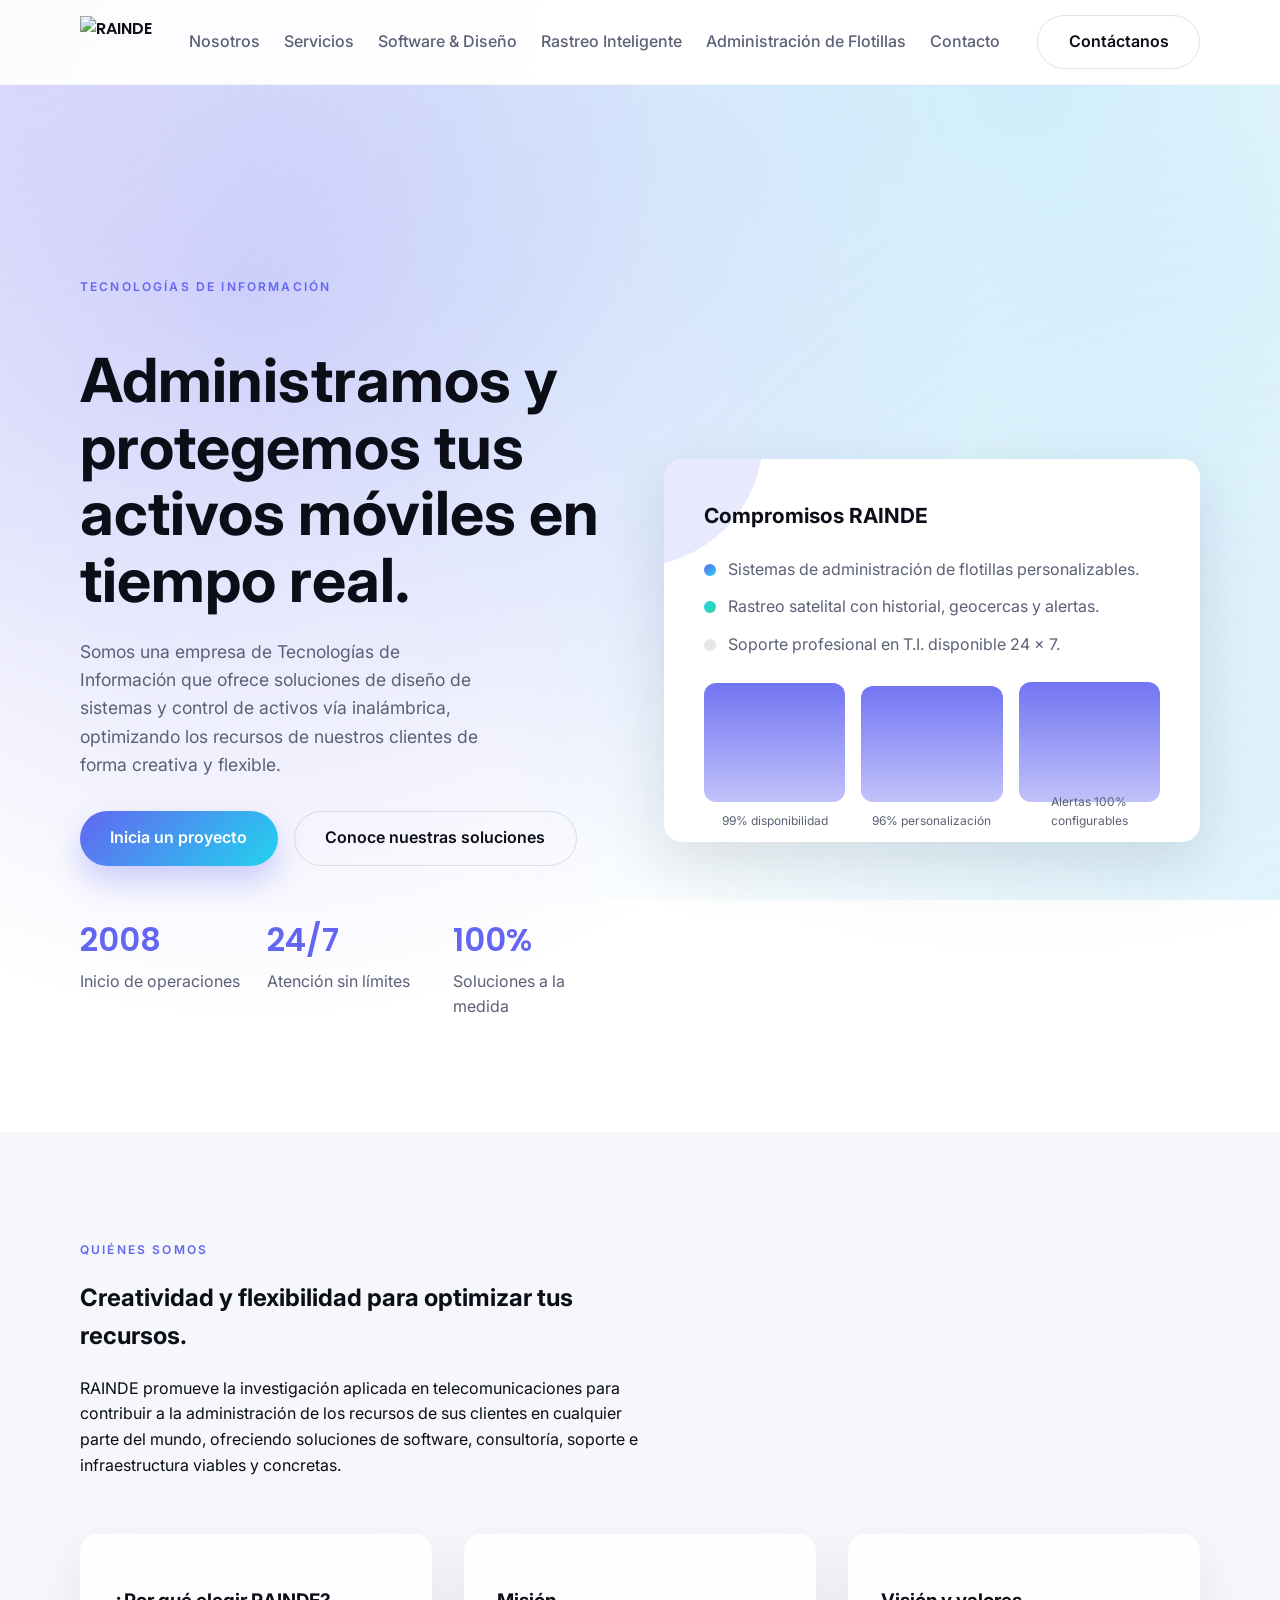
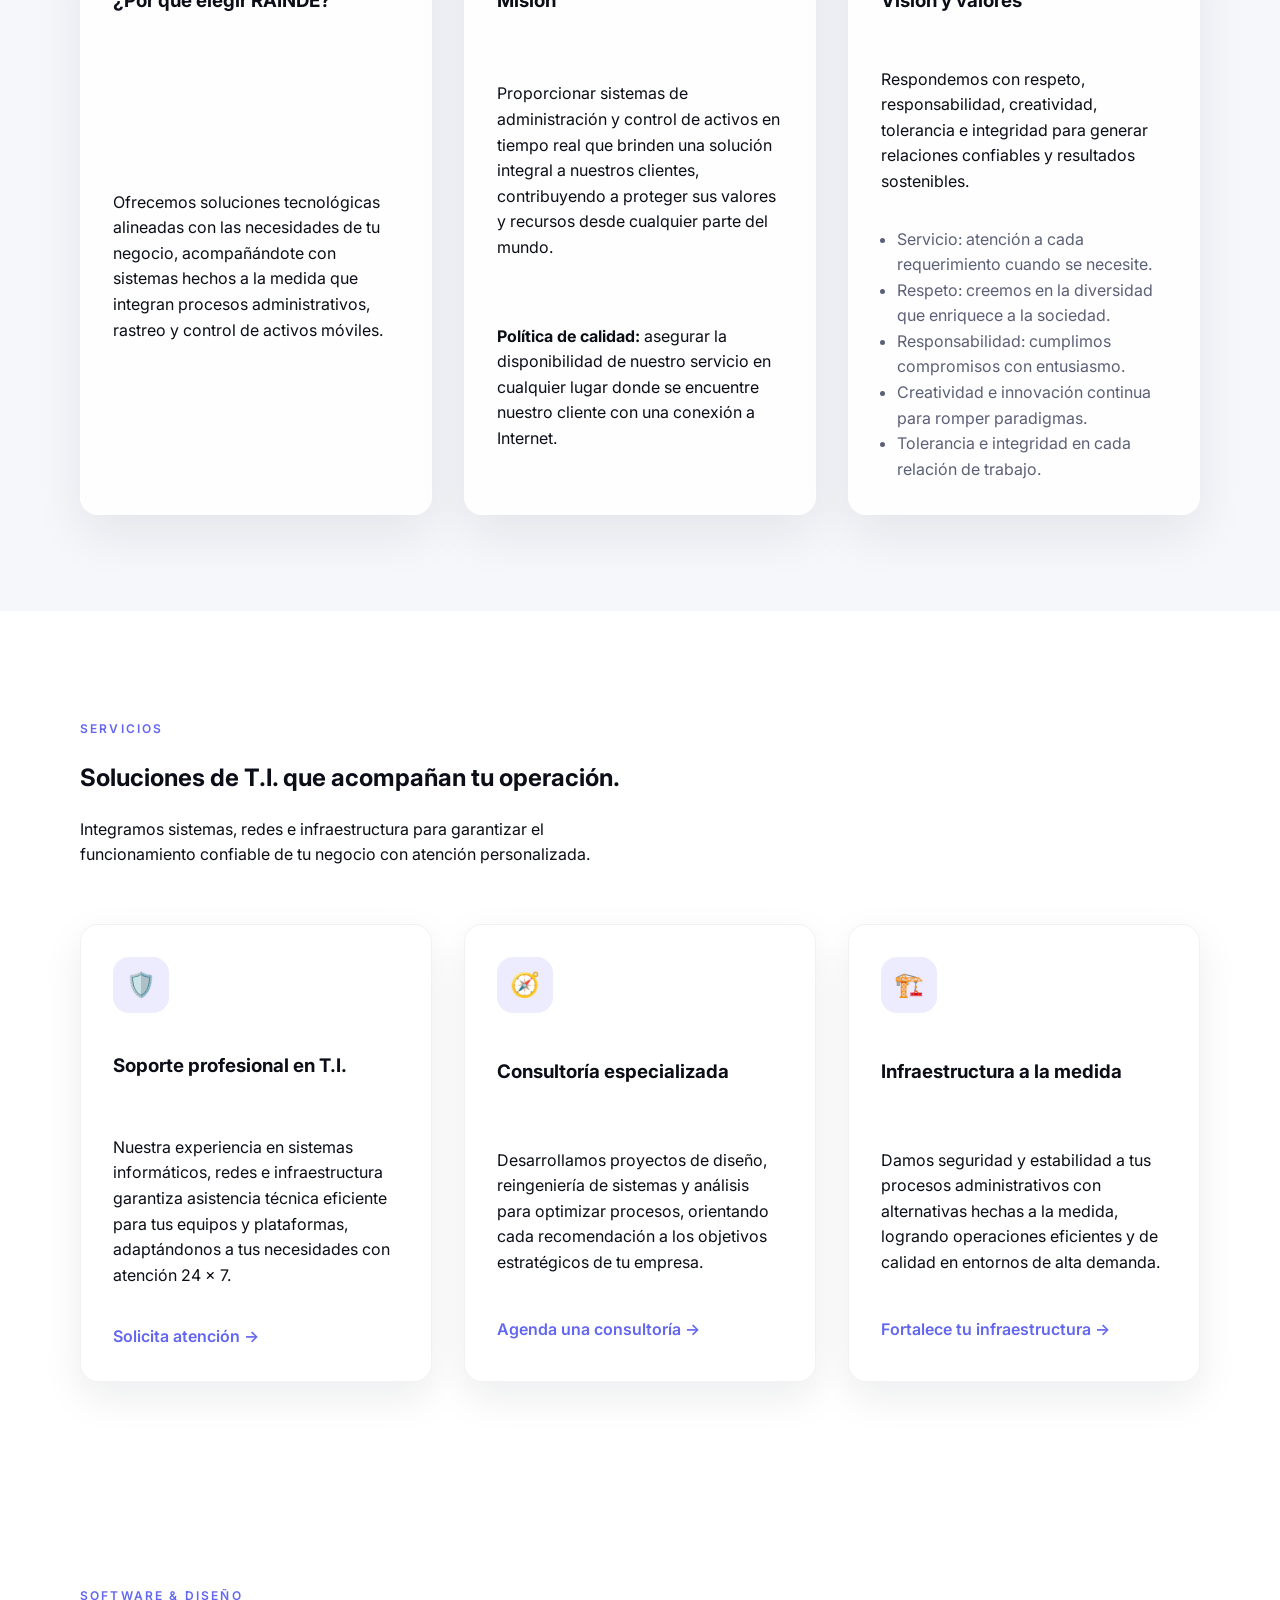
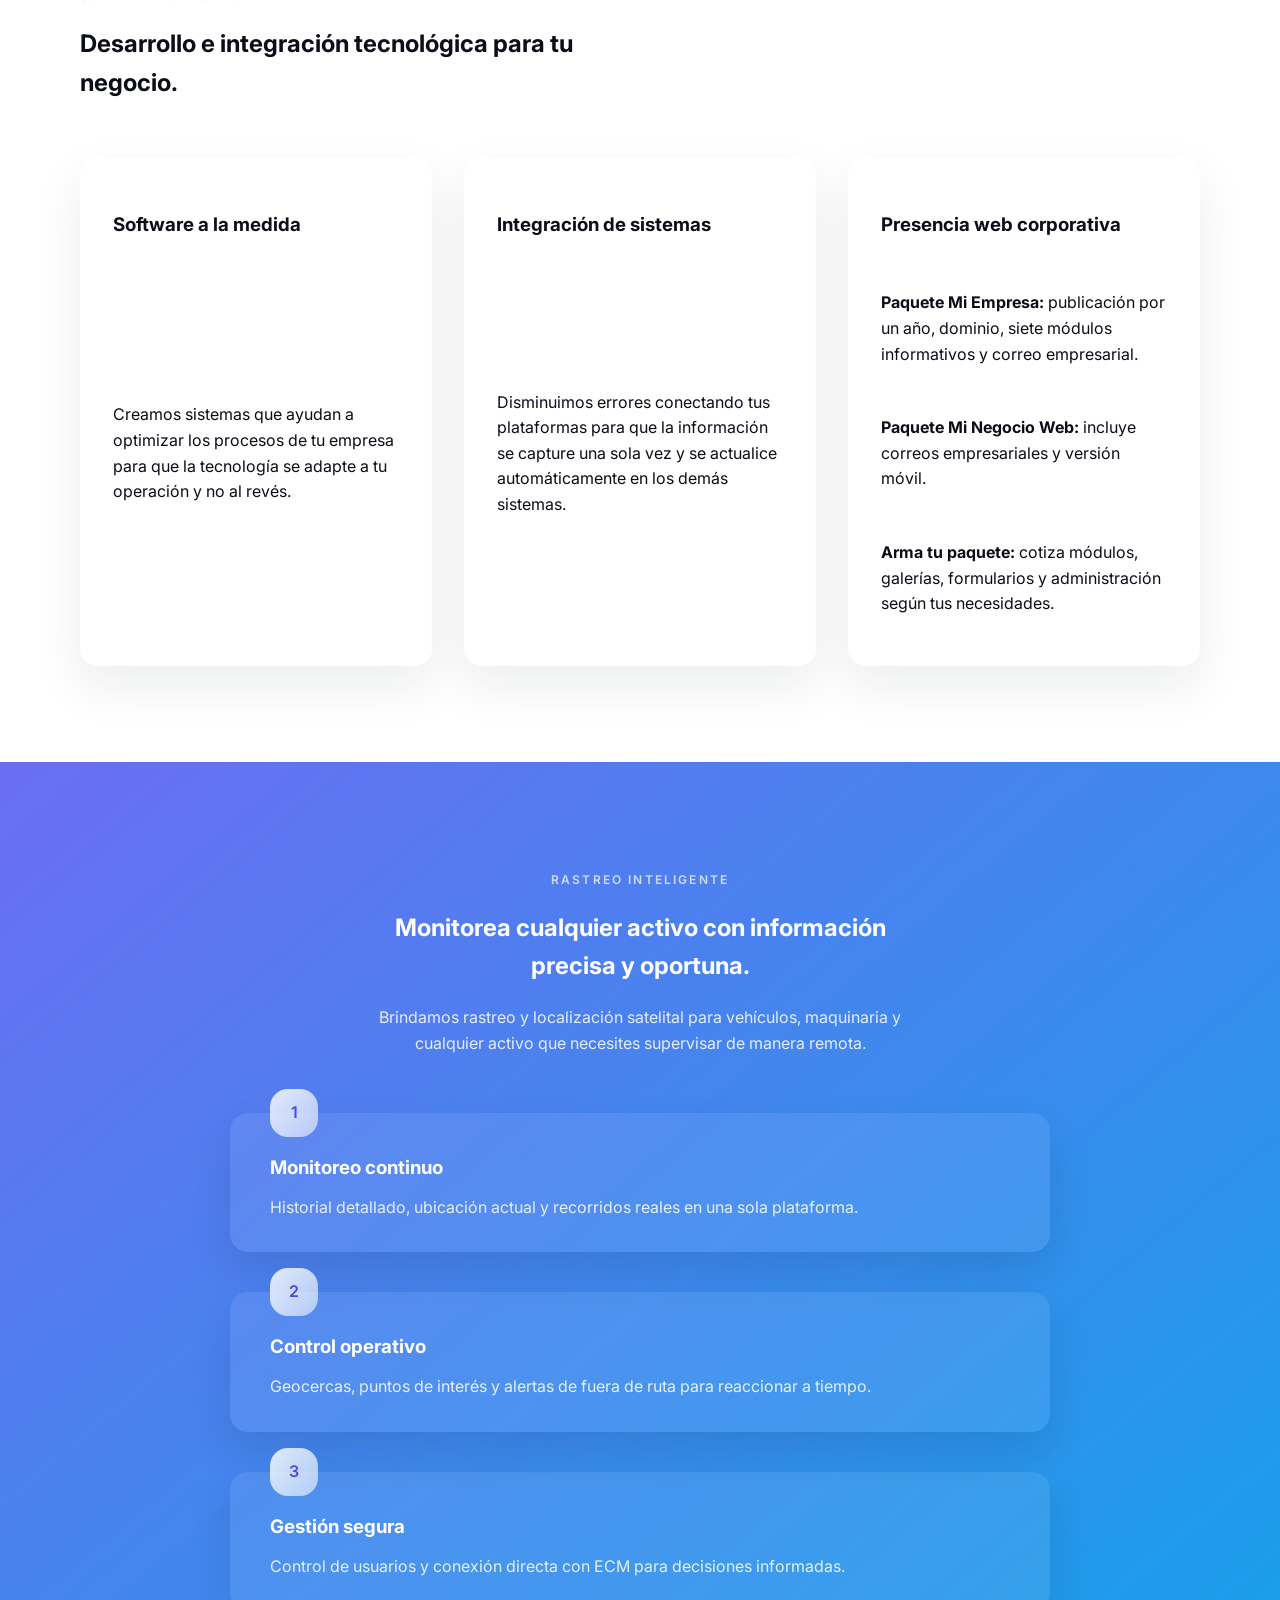
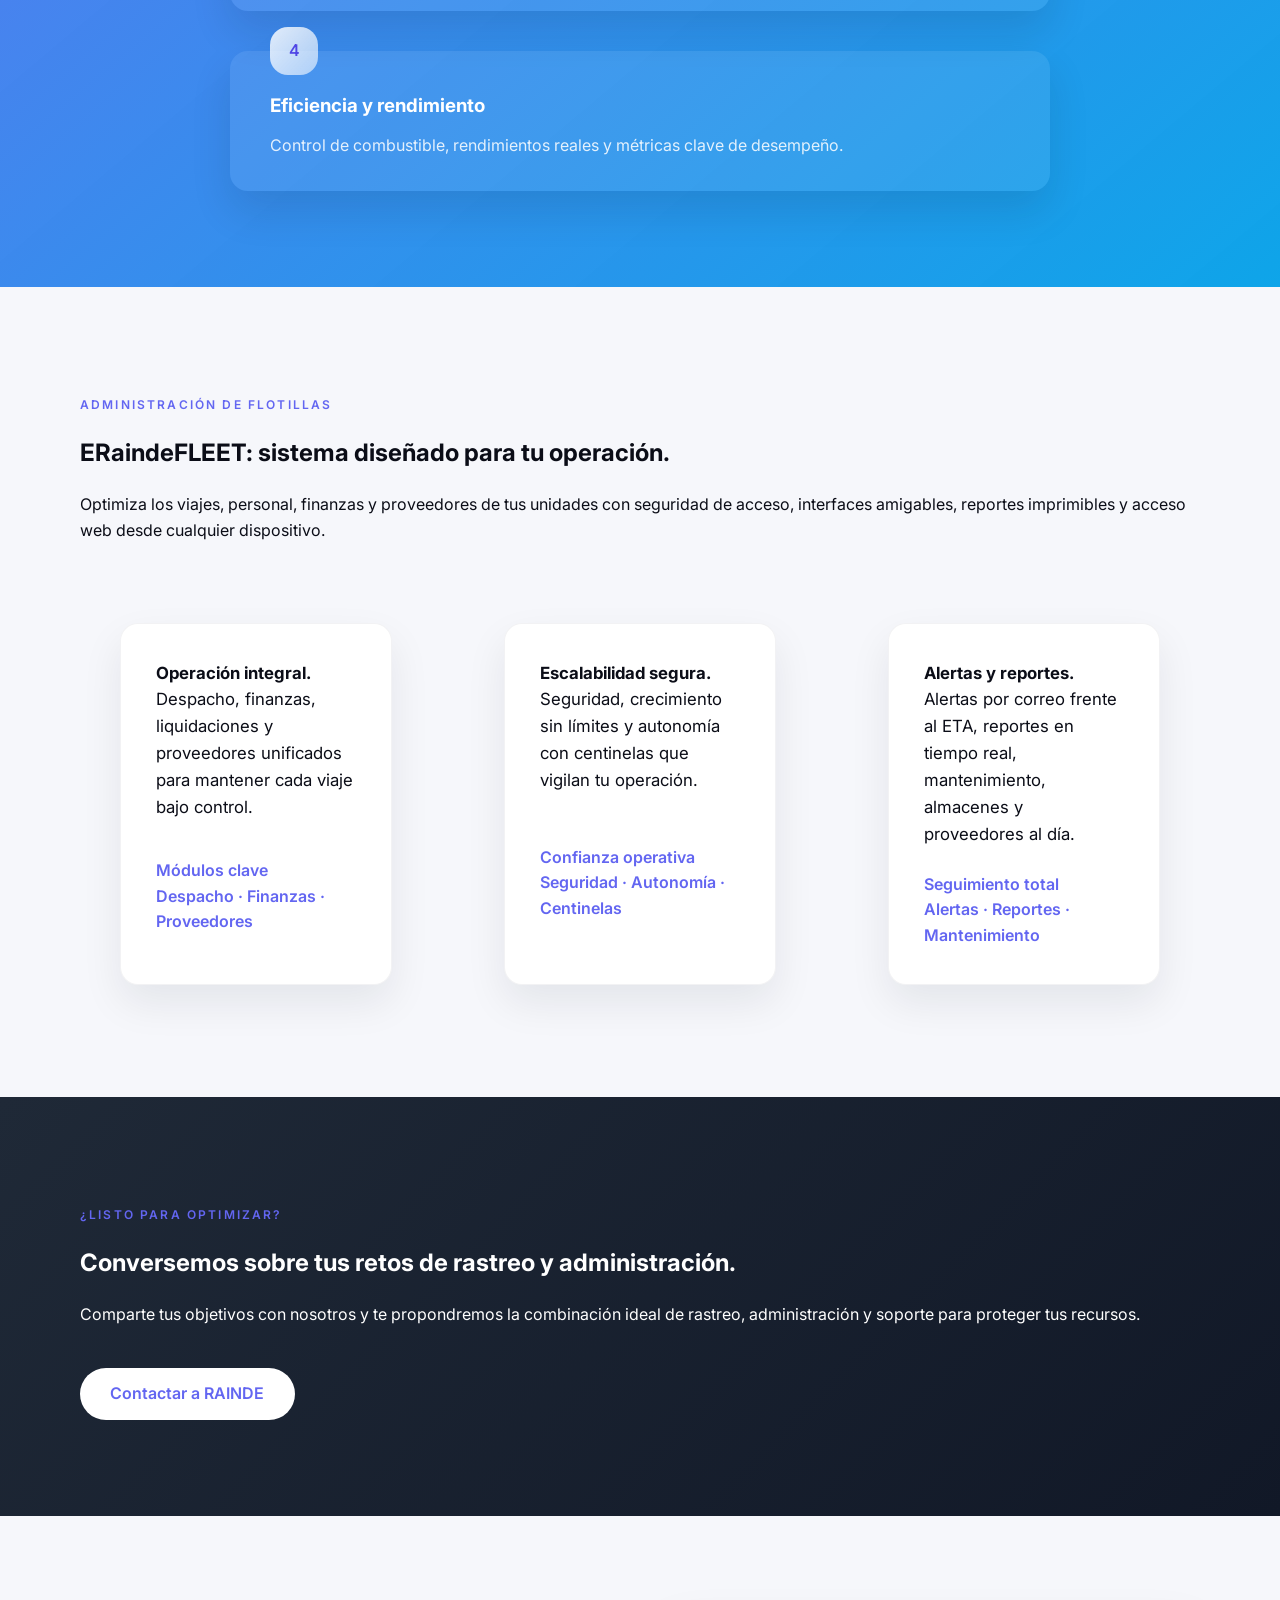
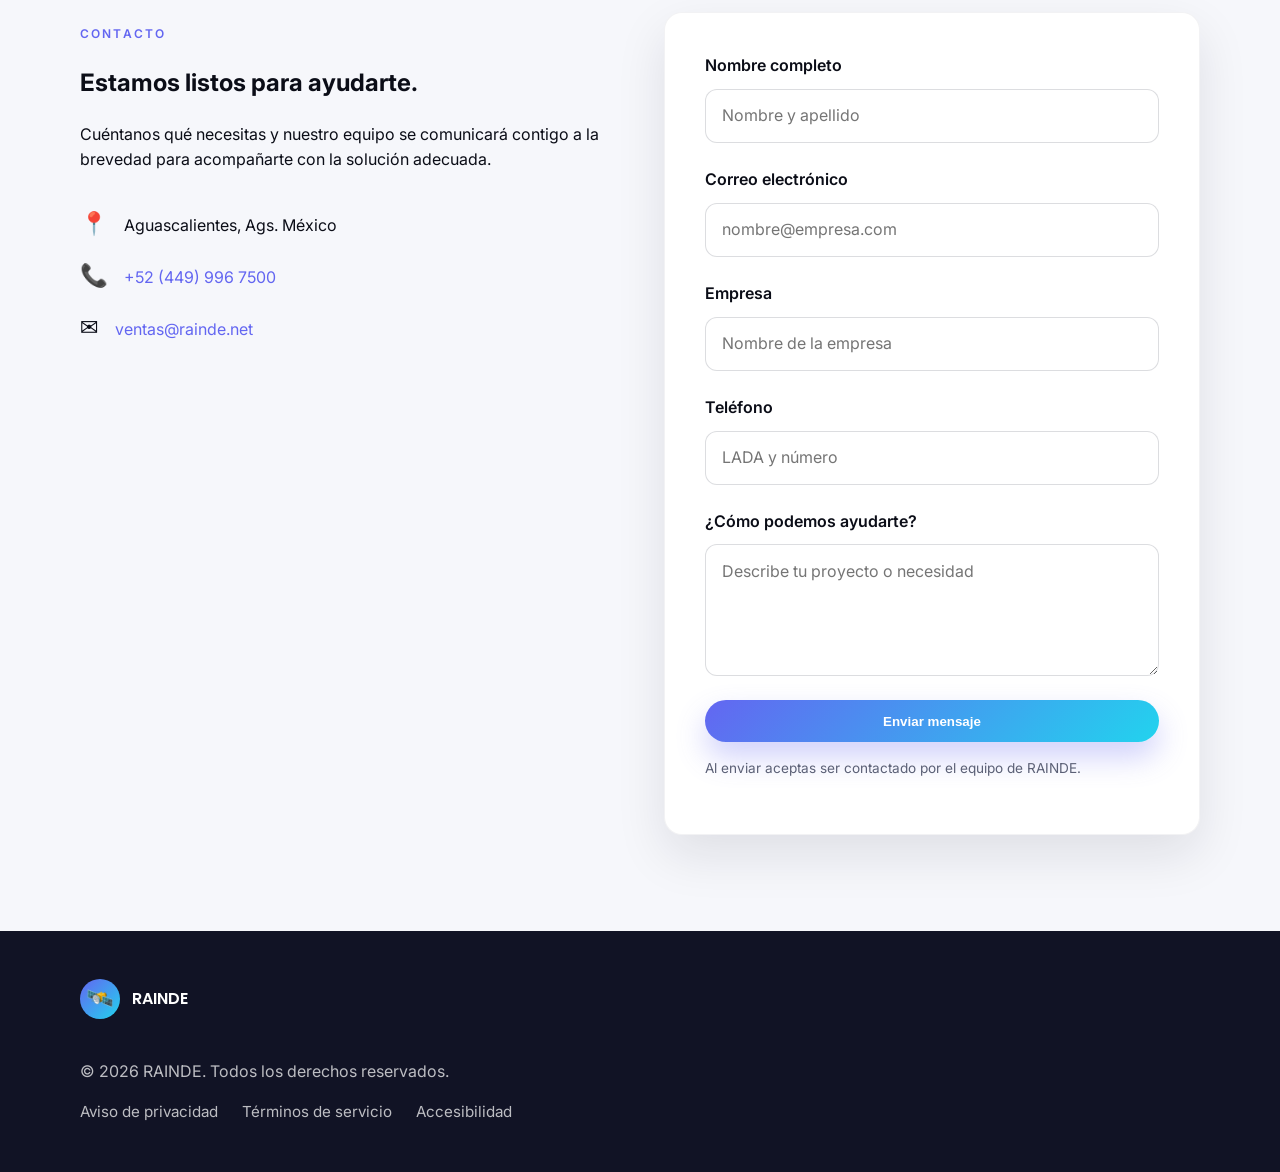
==== commit 8efce23f: "Remove logo image asset" ====
--- a/index.html
+++ b/index.html
@@ -20,13 +20,8 @@
   <body>
     <header class="header">
       <div class="container header__inner">
-        <a href="#inicio" class="brand" aria-label="RAINDE inicio">
-          <img
-            src="logo.png"
-            alt="Logotipo de RAINDE con letras blancas"
-            class="brand__logo"
-          />
-          <span class="brand__name">RAINDE</span>
+        <a href="#" class="brand" aria-label="RAINDE inicio">
+          <img src="logo.png" alt="RAINDE" class="brand__logo" />
         </a>
         <button class="nav-toggle" aria-expanded="false" aria-controls="nav-menu">
           <span class="nav-toggle__bar"></span>
@@ -34,7 +29,6 @@
         </button>
         <nav id="nav-menu" class="nav" aria-label="Navegación principal">
           <a class="nav__link" href="#nosotros">Nosotros</a>
-          <a class="nav__link" href="#valores">Valores</a>
           <a class="nav__link" href="#servicios">Servicios</a>
           <a class="nav__link" href="#software">Software &amp; Diseño</a>
           <a class="nav__link" href="#rastreo">Rastreo Inteligente</a>
@@ -46,53 +40,54 @@
     </header>
 
     <main>
-      <section id="inicio" class="hero">
+      <section class="hero">
         <div class="container hero__inner">
           <div class="hero__content">
             <p class="eyebrow">Tecnologías de Información</p>
-            <h1>Sistemas de administración de flotillas, rastreo satelital y soluciones de TI a la medida.</h1>
-            <p>
-              Somos una empresa del servicio de <strong>TECNOLOGÍAS DE INFORMACIÓN</strong> que ofrece soluciones tecnológicas de diseño de sistemas y control de activos vía inalámbrica enfocada en optimizar el uso de recursos de nuestros clientes de forma creativa y flexible de acuerdo a sus necesidades.
-            </p>
-            <p>
-              RAINDE promueve la investigación aplicada en los más recientes avances tecnológicos en telecomunicación para contribuir en la administración de los recursos de sus clientes en cualquier parte del mundo.
+            <h1>Administramos y protegemos tus activos móviles en tiempo real.</h1>
+            <p class="lead">
+              Somos una empresa de Tecnologías de Información que ofrece soluciones de diseño de sistemas y control de activos vía inalámbrica, optimizando los recursos de nuestros clientes de forma creativa y flexible.
             </p>
             <div class="hero__actions">
-              <a class="btn" href="#contacto">Solicita más información</a>
+              <a class="btn" href="#contacto">Inicia un proyecto</a>
               <a class="btn btn--ghost" href="#servicios">Conoce nuestras soluciones</a>
             </div>
-            <ul class="hero__highlights">
-              <li>Sistemas de Administración de flotilla Personalizada.</li>
-              <li>Localización Satelital.</li>
-              <li>Desarrollo de Sistemas de Software.</li>
-              <li>Soporte profesional en T.I. con atención 24 x 7.</li>
-            </ul>
+            <dl class="metrics">
+              <div class="metrics__item">
+                <dt>2008</dt>
+                <dd>Inicio de operaciones</dd>
+              </div>
+              <div class="metrics__item">
+                <dt>24/7</dt>
+                <dd>Atención sin límites</dd>
+              </div>
+              <div class="metrics__item">
+                <dt>100%</dt>
+                <dd>Soluciones a la medida</dd>
+              </div>
+            </dl>
           </div>
           <div class="hero__visual">
             <div class="hero__card">
-              <h2>Especialidades RAINDE</h2>
+              <h2>Compromisos RAINDE</h2>
               <ul>
                 <li>
                   <span class="dot dot--primary"></span>
-                  <span>Administración de flotillas con ERaindeFLEET.</span>
+                  <span>Sistemas de administración de flotillas personalizables.</span>
                 </li>
                 <li>
                   <span class="dot dot--secondary"></span>
-                  <span>Rastreo inteligente con historial, geocercas y alertas.</span>
+                  <span>Rastreo satelital con historial, geocercas y alertas.</span>
                 </li>
                 <li>
                   <span class="dot"></span>
-                  <span>Consultoría, infraestructura y soporte enfocados a tu negocio.</span>
-                </li>
-                <li>
-                  <span class="dot"></span>
-                  <span>Presencia web corporativa y paquetes de diseño profesional.</span>
+                  <span>Soporte profesional en T.I. disponible 24 x 7.</span>
                 </li>
               </ul>
-              <div class="hero__note">
-                <p><strong>Teléfono oficina:</strong> 449.996.7500</p>
-                <p><strong>Correo:</strong> ventas@rainde.net</p>
-                <p><strong>Ubicación:</strong> Aguascalientes, Ags. México</p>
+              <div class="hero__chart">
+                <div class="hero__chart-bar" style="--value: 99%" data-label="99% disponibilidad"></div>
+                <div class="hero__chart-bar" style="--value: 96%" data-label="96% personalización"></div>
+                <div class="hero__chart-bar" style="--value: 100%" data-label="Alertas 100% configurables"></div>
               </div>
             </div>
           </div>
@@ -106,65 +101,37 @@
             <p class="eyebrow">Quiénes somos</p>
             <h2>Creatividad y flexibilidad para optimizar tus recursos.</h2>
             <p>
-              RAINDE surge a finales del 2008, ofreciendo servicios de diseño, implementación y comercialización de soluciones integrales de rastreo y control de activos móviles en tiempo real para la transportación de personas, valores y bienes.
-            </p>
-            <p>
-              Ofrecemos soluciones de software, consultoría, soporte e infraestructura viables, concretas y a la medida de <strong>TU Negocio.</strong>
+              RAINDE promueve la investigación aplicada en telecomunicaciones para contribuir a la administración de los recursos de sus clientes en cualquier parte del mundo, ofreciendo soluciones de software, consultoría, soporte e infraestructura viables y concretas.
             </p>
           </div>
           <div class="grid grid--solutions">
             <article class="solution reveal">
-              <h3>Investigación aplicada</h3>
-              <p>
-                RAINDE promueve la investigación aplicada en los más recientes avances tecnológicos en telecomunicación para contribuir en la administración de los recursos de sus clientes en cualquier parte del mundo.
-              </p>
-            </article>
-            <article class="solution reveal">
-              <h3>Orientados a tus necesidades</h3>
-              <p>
-                Somos una empresa del servicio de <strong>TECNOLOGÍAS DE INFORMACIÓN</strong> que controla y optimiza el uso de recursos de nuestros clientes de forma creativa y flexible de acuerdo a sus necesidades.
-              </p>
-            </article>
-            <article class="solution reveal">
-              <h3>Soluciones integrales</h3>
-              <p>
-                Integramos administración de flotillas, rastreo, desarrollo de software, consultoría, soporte e infraestructura para que cada proceso tecnológico se adapte a tu operación.
-              </p>
-            </article>
-          </div>
-        </div>
-      </section>
-
-      <section id="valores" class="section">
-        <div class="container">
-          <div class="section__header reveal">
-            <p class="eyebrow">Valores</p>
-            <h2>Misión, visión y política de calidad.</h2>
-            <p>
-              Respondemos con respeto, responsabilidad, creatividad, tolerancia e integridad para generar relaciones confiables y resultados sostenibles.
-            </p>
-          </div>
-          <div class="values">
-            <article class="values__item reveal">
+              <h3>¿Por qué elegir RAINDE?</h3>
+              <p>
+                Ofrecemos soluciones tecnológicas alineadas con las necesidades de tu negocio, acompañándote con sistemas hechos a la medida que integran procesos administrativos, rastreo y control de activos móviles.
+              </p>
+            </article>
+            <article class="solution reveal">
               <h3>Misión</h3>
               <p>
-                Proporcionar sistemas de administración y control de activos en tiempo real, que brinden una solución integral a nuestros clientes, contribuyendo a proteger sus valores y recursos desde cualquier parte del mundo.
-              </p>
-            </article>
-            <article class="values__item reveal">
-              <h3>Visión</h3>
-              <ul class="list list--values">
-                <li><strong>Servicio:</strong> Respondemos a las necesidades y requerimientos de nuestros clientes en el momento en que lo necesiten.</li>
-                <li><strong>Respeto:</strong> Creemos en el derecho de pensar y actuar diferente ya que esto nos enriquece como sociedad.</li>
-                <li><strong>Responsabilidad:</strong> Somos personas de palabra y cumplimos nuestros compromisos con entusiasmo.</li>
-                <li><strong>Creatividad:</strong> Fomentamos la innovación y capacitación continua.</li>
-                <li><strong>Tolerancia:</strong> Impulsamos la empatía y cooperación para lograr una buena comunicación y trabajo en equipo.</li>
-                <li><strong>Integridad:</strong> Buscamos honestidad y congruencia en cada relación de trabajo.</li>
+                Proporcionar sistemas de administración y control de activos en tiempo real que brinden una solución integral a nuestros clientes, contribuyendo a proteger sus valores y recursos desde cualquier parte del mundo.
+              </p>
+              <p>
+                <strong>Política de calidad:</strong> asegurar la disponibilidad de nuestro servicio en cualquier lugar donde se encuentre nuestro cliente con una conexión a Internet.
+              </p>
+            </article>
+            <article class="solution reveal">
+              <h3>Visión y valores</h3>
+              <p>
+                Respondemos con respeto, responsabilidad, creatividad, tolerancia e integridad para generar relaciones confiables y resultados sostenibles.
+              </p>
+              <ul>
+                <li>Servicio: atención a cada requerimiento cuando se necesite.</li>
+                <li>Respeto: creemos en la diversidad que enriquece a la sociedad.</li>
+                <li>Responsabilidad: cumplimos compromisos con entusiasmo.</li>
+                <li>Creatividad e innovación continua para romper paradigmas.</li>
+                <li>Tolerancia e integridad en cada relación de trabajo.</li>
               </ul>
-            </article>
-            <article class="values__item reveal">
-              <h3>Política de calidad</h3>
-              <p>Asegurar la disponibilidad de nuestro servicio en cualquier lugar donde se encuentre nuestro cliente con una conexión a Internet.</p>
             </article>
           </div>
         </div>
@@ -174,9 +141,9 @@
         <div class="container">
           <div class="section__header reveal">
             <p class="eyebrow">Servicios</p>
-            <h2>Soporte, consultoría e infraestructura para tu negocio.</h2>
-            <p>
-              Contamos con servicio profesional en T.I.; nuestra experiencia en sistemas informáticos, redes e infraestructura nos respalda para garantizar un servicio de calidad.
+            <h2>Soluciones de T.I. que acompañan tu operación.</h2>
+            <p>
+              Integramos sistemas, redes e infraestructura para garantizar el funcionamiento confiable de tu negocio con atención personalizada.
             </p>
           </div>
           <div class="grid grid--services">
@@ -184,32 +151,23 @@
               <div class="card__icon">🛡️</div>
               <h3>Soporte profesional en T.I.</h3>
               <p>
-                Nuestro equipo técnico de profesionales en sistemas se relacionará en su negocio satisfaciendo de manera <strong>eficiente</strong> la asistencia técnica de sus equipos de cómputo, redes, sistemas informáticos o infraestructura.
-              </p>
-              <p>
-                Nuestro soporte se adapta a la necesidad de su negocio, ofreciendo las <strong>opciones viables</strong> para lograr satisfacerlas. Nuestra atención sin límites, <strong>24 x 7.</strong>
+                Nuestra experiencia en sistemas informáticos, redes e infraestructura garantiza asistencia técnica eficiente para tus equipos y plataformas, adaptándonos a tus necesidades con atención 24 x 7.
               </p>
               <a class="link" href="#contacto">Solicita atención →</a>
             </article>
             <article class="card reveal">
               <div class="card__icon">🧭</div>
               <h3>Consultoría especializada</h3>
-              <p>Diseño, reingeniería de sistemas y análisis para optimizar tus procesos.</p>
-              <ul class="list list--simple">
-                <li>Diseño.</li>
-                <li>Reingeniería de sistemas.</li>
-                <li>Análisis.</li>
-              </ul>
+              <p>
+                Desarrollamos proyectos de diseño, reingeniería de sistemas y análisis para optimizar procesos, orientando cada recomendación a los objetivos estratégicos de tu empresa.
+              </p>
               <a class="link" href="#contacto">Agenda una consultoría →</a>
             </article>
             <article class="card reveal">
               <div class="card__icon">🏗️</div>
               <h3>Infraestructura a la medida</h3>
               <p>
-                La <strong>seguridad y estabilidad</strong> en las empresas son vitales hoy en día para tener una administración y otros servicios informáticos a la altura de la demanda del mercado.
-              </p>
-              <p>
-                El equipo de RAINDE satisface esas necesidades a la <strong>medida de tu negocio</strong>, brindando estabilidad a tus procesos administrativos para lograr resultados eficientes y de calidad.
+                Damos seguridad y estabilidad a tus procesos administrativos con alternativas hechas a la medida, logrando operaciones eficientes y de calidad en entornos de alta demanda.
               </p>
               <a class="link" href="#contacto">Fortalece tu infraestructura →</a>
             </article>
@@ -221,39 +179,26 @@
         <div class="container">
           <div class="section__header reveal">
             <p class="eyebrow">Software &amp; Diseño</p>
-            <h2>Desarrollo de sistemas, integración y presencia web.</h2>
+            <h2>Desarrollo e integración tecnológica para tu negocio.</h2>
           </div>
           <div class="grid grid--solutions">
             <article class="solution reveal">
-              <h3>Desarrollo de sistemas de software</h3>
-              <p>
-                ¿Quieres que tu empresa se adapte a un sistema o quieres un sistema que te ayude a optimizar los procesos de tu empresa?
+              <h3>Software a la medida</h3>
+              <p>
+                Creamos sistemas que ayudan a optimizar los procesos de tu empresa para que la tecnología se adapte a tu operación y no al revés.
               </p>
             </article>
             <article class="solution reveal">
               <h3>Integración de sistemas</h3>
               <p>
-                La mejor manera de disminuir los errores es que se capture una sola vez y que se actualicen de manera automática en todos los demás sistemas.
-              </p>
-            </article>
-            <article class="solution reveal">
-              <h3>Paquetes de diseño web</h3>
-              <p><strong>Paquete Mi Empresa</strong></p>
-              <ul class="list list--values">
-                <li>1 año de servicio de publicación en Internet.</li>
-                <li>Dominio del sitio.</li>
-                <li>Diseño de 7 módulos informativos.</li>
-                <li>Correo empresarial.</li>
-              </ul>
-              <p><strong>Paquete Mi Negocio WEB</strong></p>
-              <ul class="list list--values">
-                <li>1 año de servicio de publicación en Internet.</li>
-                <li>Dominio del sitio.</li>
-                <li>Diseño de 7 módulos informativos.</li>
-                <li>Correos empresariales.</li>
-                <li>Versión móvil.</li>
-              </ul>
-              <p><strong>Arma tu paquete:</strong> solicita una cotización personalizada con módulos, galerías de fotos y video, formularios y administración.</p>
+                Disminuimos errores conectando tus plataformas para que la información se capture una sola vez y se actualice automáticamente en los demás sistemas.
+              </p>
+            </article>
+            <article class="solution reveal">
+              <h3>Presencia web corporativa</h3>
+              <p><strong>Paquete Mi Empresa:</strong> publicación por un año, dominio, siete módulos informativos y correo empresarial.</p>
+              <p><strong>Paquete Mi Negocio Web:</strong> incluye correos empresariales y versión móvil.</p>
+              <p><strong>Arma tu paquete:</strong> cotiza módulos, galerías, formularios y administración según tus necesidades.</p>
             </article>
           </div>
         </div>
@@ -263,54 +208,70 @@
         <div class="container">
           <div class="section__header section__header--center reveal">
             <p class="eyebrow">Rastreo Inteligente</p>
-            <h2>Monitorea tus activos con información precisa.</h2>
-            <p>
-              Rastreo y localización satelital en cualquier tipo de activo, vehículo, maquinaria, todo lo que usted quiera monitorear de manera remota.
-            </p>
-          </div>
-          <ul class="list list--grid reveal">
-            <li>HISTORIAL</li>
-            <li>UBICACIÓN ACTUAL</li>
-            <li>FUERA DE RUTA</li>
-            <li>CONTROL DE USUARIOS</li>
-            <li>GEOCERCAS</li>
-            <li>PUNTOS DE INTERÉS</li>
-            <li>ALERTAS</li>
-            <li>CONEXIÓN DIRECTA CON ECM</li>
-            <li>CONTROL COMBUSTIBLE</li>
-            <li>RECORRIDOS REALES</li>
-            <li>RENDIMIENTOS REALES</li>
-          </ul>
+            <h2>Monitorea cualquier activo con información precisa y oportuna.</h2>
+            <p>
+              Brindamos rastreo y localización satelital para vehículos, maquinaria y cualquier activo que necesites supervisar de manera remota.
+            </p>
+          </div>
+          <ol class="process reveal">
+            <li>
+              <h3>Monitoreo continuo</h3>
+              <p>Historial detallado, ubicación actual y recorridos reales en una sola plataforma.</p>
+            </li>
+            <li>
+              <h3>Control operativo</h3>
+              <p>Geocercas, puntos de interés y alertas de fuera de ruta para reaccionar a tiempo.</p>
+            </li>
+            <li>
+              <h3>Gestión segura</h3>
+              <p>Control de usuarios y conexión directa con ECM para decisiones informadas.</p>
+            </li>
+            <li>
+              <h3>Eficiencia y rendimiento</h3>
+              <p>Control de combustible, rendimientos reales y métricas clave de desempeño.</p>
+            </li>
+          </ol>
         </div>
       </section>
 
       <section id="flotillas" class="section section--light">
-        <div class="container">
-          <div class="section__header reveal">
+        <div class="container testimonials">
+          <div class="testimonials__intro reveal">
             <p class="eyebrow">Administración de flotillas</p>
-            <h2>ERaindeFLEET: sistema administrador de flotillas.</h2>
-            <p>
-              Sistema Administrador de Flotillas que optimiza el proceso de administración de los viajes de los diferentes tipos de transporte, así como también el personal de la empresa, finanzas, liquidaciones, despachos, rastreo y proveedores.
-            </p>
-            <p>
-              ERaindeFLEET cuenta con seguridad de acceso, seguridad de datos, interfaces amigables, reportes imprimibles, rapidez en sus procesos y acceso web para una fácil consulta desde cualquier equipo con conexión a Internet.
-            </p>
-          </div>
-          <ul class="list list--grid reveal">
-            <li>SEGURIDAD</li>
-            <li>CRECIMIENTO SIN LÍMITES</li>
-            <li>AUTONOMÍA</li>
-            <li>CENTINELAS</li>
-            <li>DESPACHO</li>
-            <li>REPORTES TIEMPO REAL HTML Y CORREO ELECTRÓNICO</li>
-            <li>FACILIDAD DE USO</li>
-            <li>ALERTAS E-MAIL VS ETA</li>
-            <li>PERSONALIZABLE</li>
-            <li>FINANZAS</li>
-            <li>MANTENIMIENTO</li>
-            <li>PROVEEDORES</li>
-            <li>ALMACENES</li>
-          </ul>
+            <h2>ERaindeFLEET: sistema diseñado para tu operación.</h2>
+            <p>
+              Optimiza los viajes, personal, finanzas y proveedores de tus unidades con seguridad de acceso, interfaces amigables, reportes imprimibles y acceso web desde cualquier dispositivo.
+            </p>
+          </div>
+          <div class="testimonials__grid">
+            <figure class="testimonial reveal">
+              <blockquote>
+                <strong>Operación integral.</strong> Despacho, finanzas, liquidaciones y proveedores unificados para mantener cada viaje bajo control.
+              </blockquote>
+              <figcaption>
+                <span>Módulos clave</span>
+                <span>Despacho · Finanzas · Proveedores</span>
+              </figcaption>
+            </figure>
+            <figure class="testimonial reveal">
+              <blockquote>
+                <strong>Escalabilidad segura.</strong> Seguridad, crecimiento sin límites y autonomía con centinelas que vigilan tu operación.
+              </blockquote>
+              <figcaption>
+                <span>Confianza operativa</span>
+                <span>Seguridad · Autonomía · Centinelas</span>
+              </figcaption>
+            </figure>
+            <figure class="testimonial reveal">
+              <blockquote>
+                <strong>Alertas y reportes.</strong> Alertas por correo frente al ETA, reportes en tiempo real, mantenimiento, almacenes y proveedores al día.
+              </blockquote>
+              <figcaption>
+                <span>Seguimiento total</span>
+                <span>Alertas · Reportes · Mantenimiento</span>
+              </figcaption>
+            </figure>
+          </div>
         </div>
       </section>
 
@@ -333,8 +294,7 @@
             <p class="eyebrow">Contacto</p>
             <h2>Estamos listos para ayudarte.</h2>
             <p>
-              Teléfono Oficina: 449.996.7500<br />
-              E-Mail: <a href="mailto:ventas@rainde.net">ventas@rainde.net</a>
+              Cuéntanos qué necesitas y nuestro equipo se comunicará contigo a la brevedad para acompañarte con la solución adecuada.
             </p>
             <ul class="contact__details">
               <li>
@@ -361,20 +321,12 @@
               <input id="email" name="email" type="email" required placeholder="nombre@empresa.com" />
             </div>
             <div class="field">
+              <label for="company">Empresa</label>
+              <input id="company" name="company" type="text" placeholder="Nombre de la empresa" />
+            </div>
+            <div class="field">
               <label for="phone">Teléfono</label>
               <input id="phone" name="phone" type="tel" placeholder="LADA y número" />
-            </div>
-            <div class="field">
-              <label for="nextel">Nextel / ID</label>
-              <input id="nextel" name="nextel" type="text" placeholder="Número Nextel o ID" />
-            </div>
-            <div class="field">
-              <label for="city">Ciudad</label>
-              <input id="city" name="city" type="text" placeholder="Ciudad y estado" />
-            </div>
-            <div class="field">
-              <label for="company">Empresa</label>
-              <input id="company" name="company" type="text" placeholder="Nombre de la empresa" />
             </div>
             <div class="field">
               <label for="message">¿Cómo podemos ayudarte?</label>
@@ -392,14 +344,16 @@
     <footer class="footer">
       <div class="container footer__inner">
         <div class="footer__brand">
+          <span class="brand__icon">🛰️</span>
           <span class="brand__name">RAINDE</span>
-          <p>Teléfono Oficina: 449.996.7500</p>
-          <p>
-            E-Mail: <a href="mailto:ventas@rainde.net">ventas@rainde.net</a>
-          </p>
         </div>
         <div class="footer__meta">
-          <p>Todos los Derechos Reservados @ www.Rainde.net <span id="year"></span></p>
+          <p>© <span id="year"></span> RAINDE. Todos los derechos reservados.</p>
+          <div class="footer__links">
+            <a href="#">Aviso de privacidad</a>
+            <a href="#">Términos de servicio</a>
+            <a href="#">Accesibilidad</a>
+          </div>
         </div>
       </div>
     </footer>
--- a/styles.css
+++ b/styles.css
@@ -83,20 +83,27 @@
 .brand {
   display: inline-flex;
   align-items: center;
-  gap: 0.75rem;
+  gap: 0.5rem;
   font-family: 'Poppins', sans-serif;
   font-weight: 600;
   color: var(--text-primary);
 }
 
 .brand__logo {
-  height: 48px;
+  display: block;
+  height: 52px;
   width: auto;
-  object-fit: contain;
-}
-
-.brand__name {
-  letter-spacing: 0.08em;
+}
+
+.brand__icon {
+  display: grid;
+  place-items: center;
+  width: 40px;
+  height: 40px;
+  border-radius: var(--radius-pill);
+  background: linear-gradient(135deg, var(--accent), #22d3ee);
+  color: var(--white);
+  font-size: 1.4rem;
 }
 
 .nav {
@@ -290,33 +297,6 @@
   margin: 2rem 0;
 }
 
-.hero__highlights {
-  list-style: none;
-  padding: 0;
-  margin: 2rem 0 0;
-  display: grid;
-  gap: 0.75rem;
-  color: var(--text-muted);
-  font-weight: 500;
-}
-
-.hero__highlights li {
-  position: relative;
-  padding-left: 1.6rem;
-}
-
-.hero__highlights li::before {
-  content: '';
-  position: absolute;
-  left: 0;
-  top: 0.55rem;
-  width: 10px;
-  height: 10px;
-  border-radius: 999px;
-  background: linear-gradient(135deg, var(--accent), #22d3ee);
-  box-shadow: 0 0 0 4px rgba(99, 102, 241, 0.18);
-}
-
 .metrics {
   display: grid;
   grid-template-columns: repeat(3, minmax(100px, 1fr));
@@ -380,21 +360,6 @@
   color: var(--text-muted);
 }
 
-.hero__note {
-  margin-top: 2rem;
-  padding: 1.5rem;
-  border-radius: var(--radius-sm);
-  background: rgba(99, 102, 241, 0.1);
-  display: grid;
-  gap: 0.35rem;
-  font-size: 0.95rem;
-  color: var(--text-muted);
-}
-
-.hero__note strong {
-  color: var(--text-primary);
-}
-
 .dot {
   width: 12px;
   height: 12px;
@@ -439,87 +404,6 @@
 .grid {
   display: grid;
   gap: 2rem;
-}
-
-.values {
-  display: grid;
-  gap: 2rem;
-  grid-template-columns: repeat(auto-fit, minmax(240px, 1fr));
-}
-
-.values__item {
-  background: var(--white);
-  border-radius: var(--radius);
-  padding: 2rem;
-  box-shadow: 0 18px 40px rgba(15, 23, 42, 0.08);
-  border: 1px solid rgba(12, 18, 38, 0.05);
-  display: grid;
-  gap: 1rem;
-}
-
-.values__item h3 {
-  margin: 0;
-  font-family: 'Poppins', sans-serif;
-  font-weight: 600;
-  color: var(--accent-strong);
-}
-
-.values__item p {
-  margin: 0;
-  color: var(--text-muted);
-}
-
-.list {
-  margin: 0;
-  padding-left: 1.2rem;
-  color: var(--text-muted);
-  display: grid;
-  gap: 0.5rem;
-}
-
-.list--values {
-  padding-left: 1.2rem;
-}
-
-.list--simple {
-  list-style: none;
-  padding-left: 0;
-}
-
-.list--simple li {
-  position: relative;
-  padding-left: 1.2rem;
-}
-
-.list--simple li::before {
-  content: '•';
-  position: absolute;
-  left: 0;
-  color: var(--accent);
-}
-
-.list--grid {
-  list-style: none;
-  padding: 0;
-  margin: 0;
-  display: grid;
-  gap: 1rem;
-  grid-template-columns: repeat(auto-fit, minmax(200px, 1fr));
-}
-
-.list--grid li {
-  padding: 1rem 1.25rem;
-  border-radius: var(--radius-sm);
-  background: rgba(12, 18, 38, 0.05);
-  color: var(--text-primary);
-  font-weight: 600;
-  letter-spacing: 0.04em;
-  text-transform: uppercase;
-}
-
-.section--accent .list--grid li {
-  background: rgba(255, 255, 255, 0.12);
-  color: var(--white);
 }
 
 .grid--services {
@@ -751,36 +635,32 @@
 .footer__inner {
   display: flex;
   flex-direction: column;
-  gap: 1.75rem;
-  align-items: flex-start;
+  gap: 1.5rem;
 }
 
 .footer__brand {
-  display: grid;
-  gap: 0.4rem;
+  display: inline-flex;
+  align-items: center;
+  gap: 0.75rem;
   font-family: 'Poppins', sans-serif;
   font-weight: 600;
   color: var(--white);
 }
 
-.footer__brand .brand__name {
-  letter-spacing: 0.12em;
-}
-
-.footer__brand p {
-  margin: 0;
-  font-family: 'Inter', sans-serif;
-  font-weight: 500;
-  color: rgba(255, 255, 255, 0.82);
-}
-
-.footer__brand a {
-  color: inherit;
-}
-
-.footer__meta p {
-  margin: 0;
+.footer__links {
+  display: flex;
+  gap: 1.5rem;
+  flex-wrap: wrap;
+}
+
+.footer__links a {
   color: rgba(255, 255, 255, 0.72);
+  font-size: 0.95rem;
+}
+
+.footer__links a:hover,
+.footer__links a:focus {
+  color: var(--white);
 }
 
 .sr-only {
@@ -804,19 +684,6 @@
 .reveal.is-visible {
   opacity: 1;
   transform: translateY(0);
-}
-
-@media (min-width: 768px) {
-  .footer__inner {
-    flex-direction: row;
-    align-items: center;
-    justify-content: space-between;
-    gap: 2.5rem;
-  }
-
-  .footer__brand {
-    justify-items: flex-start;
-  }
 }
 
 @media (max-width: 960px) {
